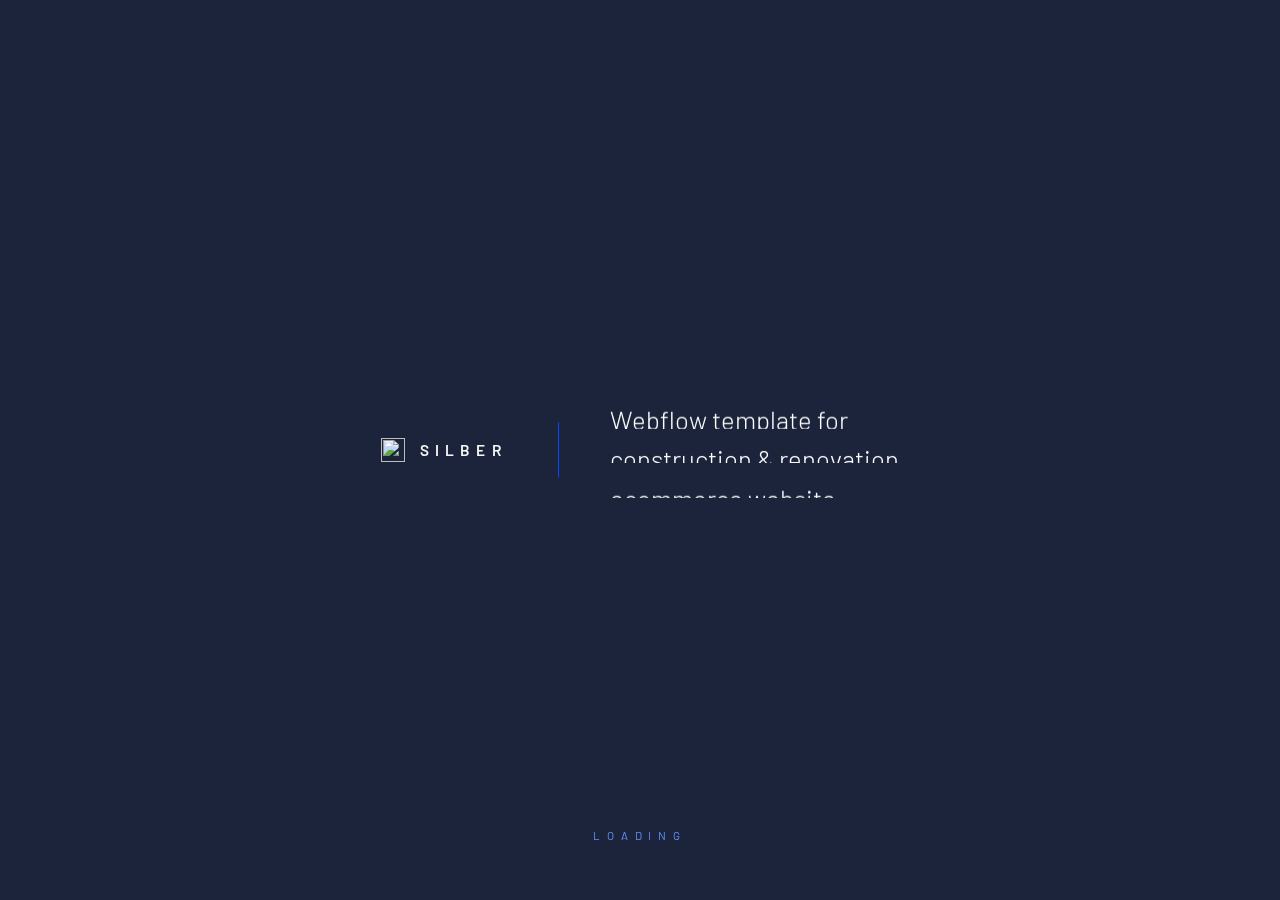
==== About.html @ 59a95741 "Add files via upload" ====
<!DOCTYPE html>
<html data-wf-domain="silber-construction-ecommerce-template.webflow.io" data-wf-page="64636bfa4f59e1df28cb337c" data-wf-site="64636bfa4f59e1df28cb337b">

<head>
<meta charset="utf-8"/>
<title>Bamdoyen Engineering & Resources| About</title>
<meta content="width=device-width, initial-scale=1" name="viewport"/>

<link href="css/silber-construction-ecommerce-template.webflow.d65f3edcd.min.css" rel="stylesheet" type="text/css"/>
<link href="link=https://fonts.googleapis.com/" rel="preconnect"/>
<link href="https://fonts.gstatic.com/" rel="preconnect" crossorigin="anonymous"/>
<script src="js/webfont.js" type="text/javascript"></script>

<script type="text/javascript">WebFont.load({  google: {    families: ["Barlow:100,200,300,regular,italic,500,600,700,800:latin,latin-ext"]  }});</script>

<script type="text/javascript">!function(o,c){var n=c.documentElement,t=" w-mod-";n.className+=t+"js",("ontouchstart"in o||o.DocumentTouch&&c instanceof DocumentTouch)&&(n.className+=t+"touch")}(window,document);</script>

<link href="img/64636bfa4f59e1df28cb34af_silber-favicon-1.png" rel="shortcut icon" type="image/x-icon"/>

<link href="img/64636bfa4f59e1df28cb34ae_Webclip%20%e2%80%93%201.png" rel="apple-touch-icon"/>


</head>

<body>
<div class="preloader"><div class="preloader-inner"><div class="preloader-brand"><img src="img/64636bfa4f59e1df28cb33b2_holiday_village_white_24dp.svg" loading="lazy" alt="" class="preloader-logo"/><p class="preloader-brand-name">Silber</p></div><div class="preloader-line"></div>
<div class="preloader-content"><div class="preloader-title-overflow"><p class="preloader-content-title is-1st">Webflow template for</p></div><div class="preloader-title-overflow"><p class="preloader-content-title is-2nd">construction &amp; renovation</p></div><div class="preloader-title-overflow"><p class="preloader-content-title is-3rd">ecommerce website</p></div></div></div><p class="preloader-loading">Loading</p><div class="preloader-background"></div></div>


<div id="webpage" style="display:nonne" class="page-wrapper"><div data-animation="default" data-collapse="medium" data-duration="400" data-easing="ease" data-easing2="ease" role="banner" class="navbar w-nav"><div class="nav-main-row-grid"><div id="w-node-e4da4c37-ee58-167a-cbd7-451e68993a19-68993a17" class="nav-column-1-grid"><a href="index.html" aria-current="page" class="brand-grid w-nav-brand w--current"><div class="brand-logo-block"><img src="img/bam.png" loading="lazy" alt="" class="logo-image"/><p class="brand-name">Bamdoyen</p></div><div class="brand-slogan-block"><div class="brand-divider-2"></div><p class="brand-slogan">Engineering<br/>Resources</p></div></a></div><nav role="navigation" id="w-node-e4da4c37-ee58-167a-cbd7-451e68993a25-68993a17" class="nav-menu-grid w-nav-menu"><div data-hover="true" data-delay="400" class="dropdown-link w-dropdown"><div class="nav-link is-dropdown w-dropdown-toggle">
    
</div><nav class="dropdown-list w-dropdown-list"><div class="dropdown-row-1"><div class="container"><div class="dropdown-title-block"><div id="w-node-_07879fce-d668-e76b-9595-af5c70e38cc5-68993a17">
    
  
<div id="w-node-_0986c47f-5985-9bc3-b482-509a20e6cbc9-68993a17" class="template-links-block"><p class="template-link-title">Ecommerce pages</p><a href="product/home-improvements-workshop" class="service-cms-link w-inline-block"><p class="service-cms-title">Product page</p><img src="img/64636bfa4f59e1df28cb33b9_east_white_24dp.svg" loading="lazy" alt="" class="service-cms-icon"/></a><a href="category/diy-kits" class="service-cms-link w-inline-block"><p class="service-cms-title">Category page</p><img src="img/64636bfa4f59e1df28cb33b9_east_white_24dp.svg" loading="lazy" alt="" class="service-cms-icon"/></a><a href="checkout" class="service-cms-link w-inline-block"><p class="service-cms-title">Checkout</p>
    
  <img src="img/64636bfa4f59e1df28cb33b9_east_white_24dp.svg" loading="lazy" alt="" class="service-cms-icon"/></a></div></div></div></div></nav></div><div data-hover="true" data-delay="400" class="dropdown-link w-dropdown"><div class="nav-link is-dropdown w-dropdown-toggle"><p class="menu-link-title">Services</p><div class="dropdown-icon w-icon-dropdown-toggle"></div></div><nav class="dropdown-list w-dropdown-list"><div class="container"><div class="menu-solutions"><div class="dropdown-title-block-2 with-border"><p class="menu-dropdown-title">Solutions</p><a href="solutions-1.html" class="text-link">More about solutions</a></div><div class="solutions w-dyn-list">
    
  <div role="list" class="solutions-menu-grid w-dyn-items"><div role="listitem" class="solution-item w-dyn-item"><a data-w-id="e4da4c37-ee58-167a-cbd7-451e68993a79" href="solution/construction.html" class="solution-link-block-menu w-inline-block"><div class="solution-block in-menu"><p class="solution-menu-title-1">Construction</p>
  <div class="solution-more-wrap-menu"><img src="img/64636bfa4f59e1df28cb33b9_east_white_24dp.svg" loading="lazy" alt="" class="solution-icon"/><p class="solution-more-menu">more</p></div></div><div class="solution-image"><img src="img/64636bfa4f59e1df28cb34c3_pexels-tima-miroshnichenko-6615028.jpg" loading="lazy" alt="Construction" sizes="100vw" srcset="img/64636bfa4f59e1df28cb34c3_pexels-tima-miroshnichenko-6615028-p-500.jpeg 500w, 64636bfa4f59e1df28cb34c3_pexels-tima-miroshnichenko-6615028-p-800.jpeg 800w, 64636bfa4f59e1df28cb34c3_pexels-tima-miroshnichenko-6615028-p-1080.jpg 1080w, 64636bfa4f59e1df28cb34c3_pexels-tima-miroshnichenko-6615028.jpg 1920w" class="cover-image"/></div></a></div>
  
  <div role="listitem" class="solution-item w-dyn-item"><a data-w-id="e4da4c37-ee58-167a-cbd7-451e68993a79" href="solution/renovation" class="solution-link-block-menu w-inline-block"><div class="solution-block in-menu"><p class="solution-menu-title-1">Renovation</p><div class="solution-more-wrap-menu"><img src="img/64636bfa4f59e1df28cb33b9_east_white_24dp.svg" loading="lazy" alt="" class="solution-icon"/><p class="solution-more-menu">more</p></div></div><div class="solution-image"><img src="img/64636bfa4f59e1df28cb3498_pexels-max-vakhtbovych-6958122.jpg" loading="lazy" alt="Renovation" class="cover-image"/></div></a></div><div role="listitem" class="solution-item w-dyn-item"><a data-w-id="e4da4c37-ee58-167a-cbd7-451e68993a79" href="solution/design" class="solution-link-block-menu w-inline-block"><div class="solution-block in-menu"><p class="solution-menu-title-1">Design</p><div class="solution-more-wrap-menu"><img src="img/64636bfa4f59e1df28cb33b9_east_white_24dp.svg" loading="lazy" alt="" class="solution-icon"/><p class="solution-more-menu">more</p></div></div><div class="solution-image"><img src="img/64636bfa4f59e1df28cb3486_pexels-max-vakhtbovych-6758788.jpg" loading="lazy" alt="Design" class="cover-image"/></div></a></div><div role="listitem" class="solution-item w-dyn-item"><a data-w-id="e4da4c37-ee58-167a-cbd7-451e68993a79" href="solution/exterior" class="solution-link-block-menu w-inline-block"><div class="solution-block in-menu"><p class="solution-menu-title-1">Exterior</p><div class="solution-more-wrap-menu"><img src="img/64636bfa4f59e1df28cb33b9_east_white_24dp.svg" loading="lazy" alt="" class="solution-icon"/><p class="solution-more-menu">more</p></div></div><div class="solution-image"><img src="img/64636bfa4f59e1df28cb34aa_pexels-max-vakhtbovych-8082313.jpg" loading="lazy" alt="Exterior" sizes="100vw" srcset="img/64636bfa4f59e1df28cb34aa_pexels-max-vakhtbovych-8082313-p-500.jpeg 500w, img/64636bfa4f59e1df28cb34aa_pexels-max-vakhtbovych-8082313-p-800.jpeg 800w, img/64636bfa4f59e1df28cb34aa_pexels-max-vakhtbovych-8082313-p-1080.jpeg 1080w, img/64636bfa4f59e1df28cb34aa_pexels-max-vakhtbovych-8082313-p-1600.jpeg 1600w, img/64636bfa4f59e1df28cb34aa_pexels-max-vakhtbovych-8082313.jpg 1920w" class="cover-image"/></div></a></div></div></div></div>
  
  
  <div class="menu-services"><div class="dropdown-title-block-2 with-border"><p class="menu-dropdown-title">Services</p><a href="services-1" class="text-link">More about services</a></div><div class="service-cms w-dyn-list">
    
  <div role="list" class="service-cms-list w-dyn-items"><div role="listitem" class="service-cms-item w-dyn-item"><a href="service/renovation" class="service-cms-link w-inline-block"><p class="service-cms-title">Renovation</p><img src="img/64636bfa4f59e1df28cb33b9_east_white_24dp.svg" loading="lazy" alt="" class="service-cms-icon"/></a></div><div role="listitem" class="service-cms-item w-dyn-item"><a href="service/extension" class="service-cms-link w-inline-block"><p class="service-cms-title">Extension</p><img src="img/64636bfa4f59e1df28cb33b9_east_white_24dp.svg" loading="lazy" alt="" class="service-cms-icon"/></a></div><div role="listitem" class="service-cms-item w-dyn-item"><a href="service/conversion" class="service-cms-link w-inline-block"><p class="service-cms-title">Conversion</p><img src="img/64636bfa4f59e1df28cb33b9_east_white_24dp.svg" loading="lazy" alt="" class="service-cms-icon"/></a></div><div role="listitem" class="service-cms-item w-dyn-item"><a href="service/property-maintenance.html" class="service-cms-link w-inline-block"><p class="service-cms-title">Maintenance</p><img src="img/64636bfa4f59e1df28cb33b9_east_white_24dp.svg" loading="lazy" alt="" class="service-cms-icon"/></a></div><div role="listitem" class="service-cms-item w-dyn-item"><a href="service/property-refurbishment" class="service-cms-link w-inline-block"><p class="service-cms-title">Refurbishment</p><img src="img/64636bfa4f59e1df28cb33b9_east_white_24dp.svg" loading="lazy" alt="" class="service-cms-icon"/></a></div><div role="listitem" class="service-cms-item w-dyn-item"><a href="service/interior-design" class="service-cms-link w-inline-block"><p class="service-cms-title">Interior design</p><img src="img/64636bfa4f59e1df28cb33b9_east_white_24dp.svg" loading="lazy" alt="" class="service-cms-icon"/></a></div></div></div></div></div></nav></div><div data-hover="true" data-delay="400" class="dropdown-link w-dropdown"><div class="nav-link is-dropdown w-dropdown-toggle"><p class="menu-link-title">Projects</p><div class="dropdown-icon w-icon-dropdown-toggle"></div></div><nav class="dropdown-list w-dropdown-list"><div class="container"><div class="menu-links-wrap"><div class="projects-menu-grid"><p class="menu-dropdown-title is-projects-title">Our realized projects</p><p id="w-node-e4da4c37-ee58-167a-cbd7-451e68993a9f-68993a17" class="contact-menu-grid-subtitle">Your home could be a piece of art that is remembered in this city throughout time.</p><a id="w-node-e4da4c37-ee58-167a-cbd7-451e68993aa1-68993a17" href="projects-1" class="main-button in-dropdown w-inline-block"><div class="button-inner"><p class="button-title">All projects</p><img src="img/64636bfa4f59e1df28cb33b9_east_white_24dp.svg" loading="lazy" alt="" class="button-icon"/></div><div class="button-pattern"></div></a></div><div class="projects-menu w-dyn-list">
    
  <div role="list" class="projects-menu-list w-dyn-items"><div role="listitem" class="project-menu-item w-dyn-item"><a href="project/luxury-house-renovation" class="project-menu-link-block w-inline-block"><div class="project-link-2"><p class="project-name">Luxury house renovation</p>
    
  <img src="img/64636bfa4f59e1df28cb337b/64636bfa4f59e1df28cb33b6_east_black_24dp.svg" loading="lazy" alt="" class="project-icon"/></div><div data-w-id="e4da4c37-ee58-167a-cbd7-451e68993ab4" class="project-menu-gradient-bg"></div><div class="_3d-block"><div class="image-animation-trigger _3d-for-image"><img src="img/64636bfa4f59e1df28cb3433_pexels-max-vakhtbovych-7546213.jpg" loading="lazy" alt="Luxury house renovation" sizes="100vw" srcset="https://assets.website-files.com/64636bfa4f59e1df28cb337e/64636bfa4f59e1df28cb3433_pexels-max-vakhtbovych-7546213-p-800.jpeg 800w, 64636bfa4f59e1df28cb3433_pexels-max-vakhtbovych-7546213-p-1080.jpeg 1080w, 64636bfa4f59e1df28cb3433_pexels-max-vakhtbovych-7546213-p-1600.jpeg 1600w, 64636bfa4f59e1df28cb3433_pexels-max-vakhtbovych-7546213.jpg 1920w" class="cover-image"/></div></div></a></div><div role="listitem" class="project-menu-item w-dyn-item"><a href="project/modern-loft-renovation" class="project-menu-link-block w-inline-block"><div class="project-link-2"><p class="project-name">Modern loft renovation</p><img src="img/64636bfa4f59e1df28cb33b6_east_black_24dp.svg" loading="lazy" alt="" class="project-icon"/></div><div data-w-id="e4da4c37-ee58-167a-cbd7-451e68993ab4" class="project-menu-gradient-bg"></div><div class="_3d-block"><div class="image-animation-trigger _3d-for-image">
    
  <img src="img/64636bfa4f59e1df28cb344d_pexels-max-vakhtbovych-7545495.jpg" loading="lazy" alt="Modern loft renovation" sizes="100vw" srcset="img/64636bfa4f59e1df28cb344d_pexels-max-vakhtbovych-7545495-p-800.jpeg 800w, https://assets.website-files.com/64636bfa4f59e1df28cb337e/64636bfa4f59e1df28cb344d_pexels-max-vakhtbovych-7545495-p-1080.jpeg 1080w, https://assets.website-files.com/64636bfa4f59e1df28cb337e/64636bfa4f59e1df28cb344d_pexels-max-vakhtbovych-7545495-p-1600.jpeg 1600w, https://assets.website-files.com/64636bfa4f59e1df28cb337e/64636bfa4f59e1df28cb344d_pexels-max-vakhtbovych-7545495.jpg 1920w" class="cover-image"/></div></div></a></div><div role="listitem" class="project-menu-item w-dyn-item"><a href="project/kitchen-conversion.html" class="project-menu-link-block w-inline-block"><div class="project-link-2"><p class="project-name">Kitchen conversion</p><img src="../external.html?link=https://assets.website-files.com/64636bfa4f59e1df28cb337b/64636bfa4f59e1df28cb33b6_east_black_24dp.svg" loading="lazy" alt="" class="project-icon"/></div><div data-w-id="e4da4c37-ee58-167a-cbd7-451e68993ab4" class="project-menu-gradient-bg"></div><div class="_3d-block"><div class="image-animation-trigger _3d-for-image"><img src="../assets.website-files.com/64636bfa4f59e1df28cb337e/64636bfa4f59e1df28cb3466_pexels-max-vakhtbovych-7045917.jpg" loading="lazy" alt="Kitchen conversion" sizes="100vw" srcset="https://assets.website-files.com/64636bfa4f59e1df28cb337e/64636bfa4f59e1df28cb3466_pexels-max-vakhtbovych-7045917-p-800.jpeg 800w, https://assets.website-files.com/64636bfa4f59e1df28cb337e/64636bfa4f59e1df28cb3466_pexels-max-vakhtbovych-7045917-p-1080.jpeg 1080w, https://assets.website-files.com/64636bfa4f59e1df28cb337e/64636bfa4f59e1df28cb3466_pexels-max-vakhtbovych-7045917-p-1600.jpeg 1600w, https://assets.website-files.com/64636bfa4f59e1df28cb337e/64636bfa4f59e1df28cb3466_pexels-max-vakhtbovych-7045917.jpg 1920w" class="cover-image"/></div></div></a></div></div></div></div></div></nav></div><a href="About.html" class="nav-link w-inline-block"><p class="menu-link-title">About us</p></a></nav><div id="w-node-e4da4c37-ee58-167a-cbd7-451e68993abe-68993a17" class="menu-button-grid w-nav-button"><div class="menu-button-inner-grid"><div class="nav-text-1">Menu</div><div class="dots-wrap-2"><div class="menu-dot-2"></div><div class="menu-dot-2"></div><div class="menu-dot-2"></div></div></div></div><div id="w-node-e4da4c37-ee58-167a-cbd7-451e68993ac6-68993a17" class="nav-column-2-grid"><div data-hover="true" data-delay="400" class="dropdown-link is-contanct-menu-grid w-dropdown"><div class="nav-link-contact-grid w-dropdown-toggle"><div class="dots-wrap"><div class="menu-dot"></div><div class="menu-dot in-middle"></div><div class="menu-dot"></div></div>
  
  <div class="menu-desktop-title">Menu</div></div>
  
  <nav class="dropdown-list is-contacts w-dropdown-list"><div class="container"><div class="menu-contacts"><div class="contact-menu-grid"><div id="w-node-e4da4c37-ee58-167a-cbd7-451e68993ad4-68993a17" class="contact-menu-grid-item"><p class="menu-dropdown-title is-contant-title">Contacts</p><p id="w-node-e4da4c37-ee58-167a-cbd7-451e68993ad7-68993a17" class="contact-menu-grid-subtitle">Feel free to cotant us</p></div><div id="w-node-e4da4c37-ee58-167a-cbd7-451e68993ad9-68993a17" class="menu-buttons"><a id="w-node-e4da4c37-ee58-167a-cbd7-451e68993ada-68993a17" href="#" class="main-button is-contact-menu w-inline-block"><div class="button-inner"><p class="button-title">Call us</p>
  <img src="img/64636bfa4f59e1df28cb3420_phone_in_talk_white_24dp.svg" loading="lazy" alt="" class="button-icon"/></div><div class="button-pattern"></div></a><a id="w-node-e4da4c37-ee58-167a-cbd7-451e68993ae0-68993a17" href="#" class="main-button is-contact-menu w-inline-block"><div class="button-inner"><p class="button-title">Email us</p><img src="img/64636bfa4f59e1df28cb341a_email_white_24dp.svg" loading="lazy" alt="" class="button-icon"/></div><div class="button-pattern"></div></a></div></div><div class="contact-menu-grid"><div id="w-node-e4da4c37-ee58-167a-cbd7-451e68993ae7-68993a17" class="contact-menu-grid-item"><p class="menu-dropdown-title is-contant-title">Office</p><p id="w-node-e4da4c37-ee58-167a-cbd7-451e68993aea-68993a17" class="contact-menu-grid-subtitle">93 Bootham Terrace, Ravenfields 65 0TU</p></div><div id="w-node-e4da4c37-ee58-167a-cbd7-451e68993aec-68993a17" class="menu-buttons"><a id="w-node-e4da4c37-ee58-167a-cbd7-451e68993aed-68993a17" href="contact-1" class="main-button is-contact-menu w-inline-block"><div class="button-inner"><p class="button-title">Address</p><img src="img/64636bfa4f59e1df28cb3405_north_east_white_24dp.svg" loading="lazy" alt="" class="button-icon"/></div><div class="button-pattern"></div></a></div></div><div class="contact-menu-grid is-last"><div id="w-node-e4da4c37-ee58-167a-cbd7-451e68993af4-68993a17" class="contact-menu-grid-item"><p class="menu-dropdown-title is-contant-title">Availability</p><p class="contact-menu-grid-subtitle">We are free to hire!</p></div><div class="menu-buttons"><a href="contact-1" class="main-button is-contact-menu w-inline-block"><div class="button-inner"><p class="button-title">Inquiry Form</p><img src="img/64636bfa4f59e1df28cb341f_question_answer_white_24dp.svg" loading="lazy" alt="" class="button-icon"/></div><div class="button-pattern"></div></a></div></div></div></div></nav></div><div data-node-type="commerce-cart-wrapper" data-open-product="" data-wf-cart-type="rightDropdown" data-wf-cart-query="query Dynamo2 {
  database {
    id
    commerceOrder {
      comment
      extraItems {
        name
        pluginId
        pluginName
        price {
          value
          unit
          decimalValue
          string
        }
      }
      id
      startedOn
      statusFlags {
        hasDownloads
        hasSubscription
        isFreeOrder
        requiresShipping
      }
      subtotal {
        value
        unit
        decimalValue
        string
      }
      total {
        value
        unit
        decimalValue
        string
      }
      updatedOn
      userItems {
        count
        sku {
          f__draft_0ht
          f__archived_0ht
          f_main_image_4dr {
            url
            file {
              size
              origFileName
              createdOn
              updatedOn
              mimeType
              width
              height
              variants {
                origFileName
                quality
                height
                width
                s3Url
                error
                size
              }
            }
            alt
          }
          f_sku_values_3dr {
            property {
              id
            }
            value {
              id
            }
          }
          id
        }
        price {
          value
          unit
          decimalValue
          string
        }
        product {
          id
          f__draft_0ht
          f__archived_0ht
          f_ec_product_type_2dr10dr {
            id
            name
          }
          f_name_
          f_sku_properties_3dr {
            id
            name
            enum {
              id
              name
              slug
            }
          }
          f_slug_
        }
        id
        rowTotal {
          value
          unit
          decimalValue
          string
        }
        subscriptionFrequency
        subscriptionInterval
        subscriptionTrial
      }
      userItemsCount
    }
  }
  site {
    id
    commerce {
      businessAddress {
        country
      }
      defaultCountry
      defaultCurrency
      quickCheckoutEnabled
    }
  }
}
" data-wf-page-link-href-prefix="" class="w-commerce-commercecartwrapper nav-cart"><a href="Contact.html" data-node-type="commerce-cart-open-link" aria-haspopup="dialog" aria-label="Open empty cart" role="button" class="w-commerce-commercecartopenlink cart-button w-inline-block"><div class="nav-cart-block"><div class="nav-cart-text w-inline-block">Contact</div></div></a><div data-node-type="commerce-cart-container-wrapper" style="display:none" class="w-commerce-commercecartcontainerwrapper w-commerce-commercecartcontainerwrapper--cartType-rightDropdown cart-wrapper"><div role="dialog" data-node-type="commerce-cart-container" class="w-commerce-commercecartcontainer cart-container"><div class="w-commerce-commercecartheader cart-header"><p class="your-cart-text">Your cart</p><a href="https://silber-construction-ecommerce-template.webflow.io/company-1#" data-node-type="commerce-cart-close-link" role="button" aria-label="Close cart" class="w-commerce-commercecartcloselink close-button w-inline-block"><img src="https://assets.website-files.com/64636bfa4f59e1df28cb337b/6463a06c4f3b525d461c840a_cancel-fill1-wght400-grad0-opsz48.svg" loading="lazy" alt="" class="cart-close-icon"></a></div><div class="w-commerce-commercecartformwrapper cart-form-wrapper"><form data-node-type="commerce-cart-form" style="display:none" class="w-commerce-commercecartform"><div class="w-commerce-commercecartlist cart-list" data-wf-collection="database.commerceOrder.userItems" data-wf-template-id="wf-template-2ad359b3-d327-680f-1493-d4ad88abbdc5"></div><div class="w-commerce-commercecartfooter cart-footer"><div aria-atomic="true" aria-live="polite" class="w-commerce-commercecartlineitem cart-line-item"><div class="cart-subtotal-text">Subtotal</div><div data-wf-bindings="%5B%7B%22innerHTML%22%3A%7B%22type%22%3A%22CommercePrice%22%2C%22filter%22%3A%7B%22type%22%3A%22price%22%2C%22params%22%3A%5B%5D%7D%2C%22dataPath%22%3A%22database.commerceOrder.subtotal%22%7D%7D%5D" class="w-commerce-commercecartordervalue cart-subtotal-text"></div></div><div class="checkout-actions"><div data-node-type="commerce-cart-quick-checkout-actions" style="display:none"><a data-node-type="commerce-cart-apple-pay-button" role="button" tabindex="0" aria-label="Apple Pay" aria-haspopup="dialog" style="background-image:-webkit-named-image(apple-pay-logo-white);background-size:100% 50%;background-position:50% 50%;background-repeat:no-repeat" class="w-commerce-commercecartapplepaybutton"><div></div></a><a data-node-type="commerce-cart-quick-checkout-button" role="button" tabindex="0" aria-haspopup="dialog" style="display:none" class="w-commerce-commercecartquickcheckoutbutton"><svg class="w-commerce-commercequickcheckoutgoogleicon" xmlns="http://www.w3.org/2000/svg" xmlns:xlink="http://www.w3.org/1999/xlink" width="16" height="16" viewBox="0 0 16 16"><defs><polygon id="google-mark-a" points="0 .329 3.494 .329 3.494 7.649 0 7.649"></polygon><polygon id="google-mark-c" points=".894 0 13.169 0 13.169 6.443 .894 6.443"></polygon></defs><g fill="none" fill-rule="evenodd"><path fill="#4285F4" d="M10.5967,12.0469 L10.5967,14.0649 L13.1167,14.0649 C14.6047,12.6759 15.4577,10.6209 15.4577,8.1779 C15.4577,7.6339 15.4137,7.0889 15.3257,6.5559 L7.8887,6.5559 L7.8887,9.6329 L12.1507,9.6329 C11.9767,10.6119 11.4147,11.4899 10.5967,12.0469"></path><path fill="#34A853" d="M7.8887,16 C10.0137,16 11.8107,15.289 13.1147,14.067 C13.1147,14.066 13.1157,14.065 13.1167,14.064 L10.5967,12.047 C10.5877,12.053 10.5807,12.061 10.5727,12.067 C9.8607,12.556 8.9507,12.833 7.8887,12.833 C5.8577,12.833 4.1387,11.457 3.4937,9.605 L0.8747,9.605 L0.8747,11.648 C2.2197,14.319 4.9287,16 7.8887,16"></path><g transform="translate(0 4)"><mask id="google-mark-b" fill="#fff"><use xlink:href="#google-mark-a"><template shadowmode="closed"><polygon id="google-mark-a" points="0 .329 3.494 .329 3.494 7.649 0 7.649"></polygon></template></use></mask><path fill="#FBBC04" d="M3.4639,5.5337 C3.1369,4.5477 3.1359,3.4727 3.4609,2.4757 L3.4639,2.4777 C3.4679,2.4657 3.4749,2.4547 3.4789,2.4427 L3.4939,0.3287 L0.8939,0.3287 C0.8799,0.3577 0.8599,0.3827 0.8459,0.4117 C-0.2821,2.6667 -0.2821,5.3337 0.8459,7.5887 L0.8459,7.5997 C0.8549,7.6167 0.8659,7.6317 0.8749,7.6487 L3.4939,5.6057 C3.4849,5.5807 3.4729,5.5587 3.4639,5.5337" mask="url(#google-mark-b)"></path></g><mask id="google-mark-d" fill="#fff"><use xlink:href="#google-mark-c"><template shadowmode="closed"><polygon id="google-mark-c" points=".894 0 13.169 0 13.169 6.443 .894 6.443"></polygon></template></use></mask><path fill="#EA4335" d="M0.894,4.3291 L3.478,6.4431 C4.113,4.5611 5.843,3.1671 7.889,3.1671 C9.018,3.1451 10.102,3.5781 10.912,4.3671 L13.169,2.0781 C11.733,0.7231 9.85,-0.0219 7.889,0.0001 C4.941,0.0001 2.245,1.6791 0.894,4.3291" mask="url(#google-mark-d)"></path></g></svg><svg class="w-commerce-commercequickcheckoutmicrosofticon" xmlns="http://www.w3.org/2000/svg" width="16" height="16" viewBox="0 0 16 16"><g fill="none" fill-rule="evenodd"><polygon fill="#F05022" points="7 7 1 7 1 1 7 1"></polygon><polygon fill="#7DB902" points="15 7 9 7 9 1 15 1"></polygon><polygon fill="#00A4EE" points="7 15 1 15 1 9 7 9"></polygon><polygon fill="#FFB700" points="15 15 9 15 9 9 15 9"></polygon></g></svg><div>Pay with browser.</div></a></div><a href="https://silber-construction-ecommerce-template.webflow.io/checkout" value="Continue to Checkout" data-node-type="cart-checkout-button" class="w-commerce-commercecartcheckoutbutton checkout-button" data-loading-text="Hang Tight...">Continue to Checkout</a></div>
<div class="cart-footer-bg"></div></div></form><div class="w-commerce-commercecartemptystate"><div aria-live="polite" aria-label="This cart is empty" class="empty-cart-text">Your cart is empty.</div></div><div aria-live="assertive" style="display:none" data-node-type="commerce-cart-error" class="w-commerce-commercecarterrorstate error-state"><div class="w-cart-error-msg" data-w-cart-quantity-error="Product is not available in this quantity." data-w-cart-general-error="Something went wrong when adding this item to the cart." data-w-cart-checkout-error="Checkout is disabled on this site." data-w-cart-cart_order_min-error="The order minimum was not met. Add more items to your cart to continue." data-w-cart-subscription_error-error="Before you purchase, please use your email invite to verify your address so we can send order updates.">Product is not available in this quantity.</div></div></div></div></div></div></div></div><div class="w-nav-overlay" data-wf-ignore="" id="w-nav-overlay-0"></div></div><main class="main"><section class="section page-hero-sec"><div class="hero-socials"><div class="w-dyn-list"><div role="list" class="hero-socials-list w-dyn-items"><div role="listitem" class="w-dyn-item"><a href="https://silber-construction-ecommerce-template.webflow.io/socials/youtube" class="social-link-block w-inline-block"><img src="img/64636bfa4f59e1df28cb33c8_twitter-logo-white.svg" loading="lazy" alt="YouTube" class="moving-icon"><div style="border-color:red" class="moving-link-circle"></div></a></div><div role="listitem" class="w-dyn-item"><a href="https://silber-construction-ecommerce-template.webflow.io/socials/facebook" class="social-link-block w-inline-block"><img src="img/64636bfa4f59e1df28cb33e2_facebook-logo-white.svg" loading="lazy" alt="Facebook" class="moving-icon"><div style="border-color:#1877f2" class="moving-link-circle"></div></a></div><div role="listitem" class="w-dyn-item"><a href="https://silber-construction-ecommerce-template.webflow.io/socials/instagram" class="social-link-block w-inline-block"><img src="img/64636bfa4f59e1df28cb33fc_instagram-logo-white.svg" loading="lazy" alt="Instagram" class="moving-icon"><div style="border-color:#833ab4" class="moving-link-circle"></div></a></div></div></div></div><div class="hero-7-header"><div class="hero-grid"><div id="w-node-_46432781-249a-1d48-81cb-6f7679e7c67a-28cb3384" data-w-id="46432781-249a-1d48-81cb-6f7679e7c67a" style="opacity: 1;" class="hero-content"><h1 data-w-id="46432781-249a-1d48-81cb-6f7679e7c67b" style="opacity: 1; transform: translate3d(0px, 0px, 0px) scale3d(1, 1, 1) rotateX(0deg) rotateY(0deg) rotateZ(0deg) skew(0deg, 0deg); transform-style: preserve-3d;" class="heading is-hero-7-title">We have an excellent reputation <span class="opacity-70">with over 20&nbsp;years of experience</span></h1></div></div><div class="absolute-block"><div class="hero-background-color"></div><div class="_3d-block"><div class="image-animation-trigger _3d-for-image"><div class="animation-color-bg" style="display: block; transform: translate3d(120%, 0px, 0px) scale3d(1, 1, 1) rotateX(0deg) rotateY(0deg) rotateZ(0deg) skew(-60deg, 0deg); transform-style: preserve-3d;"></div><img src="img/64636bfa4f59e1df28cb343d_pexels-mikael-blomkvist-8961401.webp" alt="Construction and renovation webflow template sample image" class="cover-image" style="transform: translate3d(0px, 0px, 0px) scale3d(1, 1, 1) rotateX(0deg) rotateY(0deg) rotateZ(0deg) skew(0deg, 0deg); transform-style: preserve-3d;" width="414" height="596"></div></div></div><div class="w-layout-grid chessboard-grid"><div class="chessboard"></div><div class="chessboard"></div><div class="chessboard"></div><div class="chessboard is-25-opacity" style="opacity: 1;"></div><div class="chessboard"></div><div class="chessboard"></div><div class="chessboard"></div><div class="chessboard"></div><div class="chessboard"></div><div class="chessboard"></div><div class="chessboard is-10-opacity" style="opacity: 1;"></div><div class="chessboard"></div><div class="chessboard"></div><div class="chessboard is-25-opacity" style="opacity: 1;"></div><div class="chessboard is-70-opacity" style="opacity: 1;"></div><div class="chessboard"></div><div class="chessboard"></div><div class="chessboard"></div><div class="chessboard"></div><div class="chessboard"></div><div class="chessboard"></div><div class="chessboard"></div><div class="chessboard"></div><div class="chessboard is-70-opacity" style="opacity: 1;"></div><div class="chessboard"></div><div class="chessboard"></div><div class="chessboard"></div><div class="chessboard"></div><div class="chessboard"></div><div class="chessboard"></div><div class="chessboard is-90-opacity" style="opacity: 1;"></div><div class="chessboard"></div><div class="chessboard"></div><div class="chessboard"></div><div class="chessboard"></div><div class="chessboard"></div><div class="chessboard"></div><div class="chessboard"></div><div class="chessboard"></div><div class="chessboard"></div><div class="chessboard"></div><div class="chessboard"></div><div class="chessboard"></div><div class="chessboard"></div><div class="chessboard"></div><div class="chessboard"></div><div class="chessboard is-10-opacity" style="opacity: 1;"></div><div class="chessboard is-25-opacity" style="opacity: 1;"></div><div class="chessboard"></div><div class="chessboard"></div><div class="chessboard"></div><div class="chessboard"></div><div class="chessboard is-10-opacity" style="opacity: 1;"></div><div class="chessboard"></div><div class="chessboard is-90-opacity" style="opacity: 1;"></div><div class="chessboard"></div><div class="chessboard is-10-opacity" style="opacity: 1;"></div><div class="chessboard"></div><div class="chessboard"></div><div class="chessboard"></div><div class="chessboard"></div><div class="chessboard is-25-opacity" style="opacity: 1;"></div><div class="chessboard"></div><div class="chessboard"></div><div class="chessboard"></div><div id="w-node-c6cb1742-eeb1-20bb-a0a9-0864873f6b3f-873f6afd" class="chessboard is-button-1"><a href="Projects.html" data-w-id="c6cb1742-eeb1-20bb-a0a9-0864873f6b40" class="grid-link-block w-inline-block"><p class="explore-text">Explore</p><img src="img/64636bfa4f59e1df28cb33cb_arrow_downward_white_24dp.svg" loading="lazy" alt="" class="explore-icon"><div class="explore-background"></div></a></div><div id="w-node-c6cb1742-eeb1-20bb-a0a9-0864873f6b45-873f6afd" class="chessboard is-button-1 phone-hide"><a data-w-id="c6cb1742-eeb1-20bb-a0a9-0864873f6b46" href="https://silber-construction-ecommerce-template.webflow.io/store" class="grid-link-block is-2nd-button w-inline-block"><div class="explore-background is-green-color"></div></a></div><div class="chessboard"></div></div></div></section><section id="start" class="section"><div class="w-layout-grid company-grid"><div class="company-block-2"><div class="_3d-block"><div class="image-animation-trigger _3d-for-image"><div class="animation-color-bg" style="display: block; transform: translate3d(120%, 0px, 0px) scale3d(1, 1, 1) rotateX(0deg) rotateY(0deg) rotateZ(0deg) skew(-60deg, 0deg); transform-style: preserve-3d;"></div><img src="img/doyen.jpg" alt="Construction and renovation webflow template sample image" class="cover-image" style="transform: translate3d(0px, 0px, 0px) scale3d(1, 1, 1) rotateX(0deg) rotateY(0deg) rotateZ(0deg) skew(0deg, 0deg); transform-style: preserve-3d;" width="414" height="316"></div></div></div><div id="w-node-fdbac8a3-8f8f-0b3f-35f6-d2fc63f3a08c-28cb3384" class="company-block-4"><div class="company-content"><img src="img/64636bfa4f59e1df28cb3496_construction_FILL0_wght400_GRAD0_opsz48_blue.svg" loading="lazy" style="opacity: 1; transform: translate3d(0px, 0px, 0px) scale3d(1, 1, 1) rotateX(0deg) rotateY(0deg) rotateZ(0deg) skew(0deg, 0deg); transform-style: preserve-3d;" data-w-id="4949118d-cedd-a485-f4b9-978b65a964d4" alt="" class="content-icon-1"><p data-w-id="fdbac8a3-8f8f-0b3f-35f6-d2fc63f3a08f" style="opacity: 1; transform: translate3d(0px, 0px, 0px) scale3d(1, 1, 1) rotateX(0deg) rotateY(0deg) rotateZ(0deg) skew(0deg, 0deg); transform-style: preserve-3d;" class="company-title">100+ projects</p><p data-w-id="fdbac8a3-8f8f-0b3f-35f6-d2fc63f3a091" style="opacity: 1; transform: translate3d(0px, 0px, 0px) scale3d(1, 1, 1) rotateX(0deg) rotateY(0deg) rotateZ(0deg) skew(0deg, 0deg); transform-style: preserve-3d;" class="company-subtitle">We are a leading construction and renovation company</p></div></div><div id="w-node-_9443f39b-c860-a313-c78e-c342f11461b2-28cb3384" class="company-block-4 with-borders-on-phone"><div class="company-content"><img src="img/64636bfa4f59e1df28cb34a5_engineering_FILL0_wght400_GRAD0_opsz48_blue2.svg" loading="lazy" style="opacity: 1; transform: translate3d(0px, 0px, 0px) scale3d(1, 1, 1) rotateX(0deg) rotateY(0deg) rotateZ(0deg) skew(0deg, 0deg); transform-style: preserve-3d;" data-w-id="14615651-6e0f-774c-afc6-a74df431b0a1" alt="" class="content-icon-1"><p data-w-id="9443f39b-c860-a313-c78e-c342f11461b9" style="opacity: 1; transform: translate3d(0px, 0px, 0px) scale3d(1, 1, 1) rotateX(0deg) rotateY(0deg) rotateZ(0deg) skew(0deg, 0deg); transform-style: preserve-3d;" class="company-title">80+ clients</p><p data-w-id="9443f39b-c860-a313-c78e-c342f11461bb" style="opacity: 1; transform: translate3d(0px, 0px, 0px) scale3d(1, 1, 1) rotateX(0deg) rotateY(0deg) rotateZ(0deg) skew(0deg, 0deg); transform-style: preserve-3d;" class="company-subtitle">Testimonials from our clients are a guarantee of quality work</p></div></div><div class="company-block-1"><p class="company-title-3">20 years <span class="light-weight">on the market</span></p></div><div id="w-node-fd971108-46f6-116c-4373-98ae01c85ec0-28cb3384" class="company-block-2"><div class="_3d-block"><div class="image-animation-trigger _3d-for-image"><div class="animation-color-bg" style="display: block; transform: translate3d(120%, 0px, 0px) scale3d(1, 1, 1) rotateX(0deg) rotateY(0deg) rotateZ(0deg) skew(-60deg, 0deg); transform-style: preserve-3d;"></div>


<div data-poster-url="https://assets.website-files.com/625295532800cfe2dd8d3dd2/6261c91e2207d67e18934fa0_pexels-tima-miroshnichenko-6474141 (1)-poster-00001.jpg" data-video-urls="https://assets.website-files.com/64636bfa4f59e1df28cb337b/64636bfa4f59e1df28cb348c_pexels-tima-miroshnichenko-6474141%20(1)-transcode.mp4,https://assets.website-files.com/64636bfa4f59e1df28cb337b/64636bfa4f59e1df28cb348c_pexels-tima-miroshnichenko-6474141%20(1)-transcode.webm" data-autoplay="true" data-loop="true" data-wf-ignore="true" class="cover-image w-background-video w-background-video-atom" style="transform: translate3d(0px, 0px, 0px) scale3d(1, 1, 1) rotateX(0deg) rotateY(0deg) rotateZ(0deg) skew(0deg, 0deg); transform-style: preserve-3d;">
    
<video id="1ae1b0cb-7d86-218e-6967-7097db576026-video" autoplay="" loop="" style="background-image:url(&quot;https://assets.website-files.com/625295532800cfe2dd8d3dd2/6261c91e2207d67e18934fa0_pexels-tima-miroshnichenko-6474141 (1)-poster-00001.jpg&quot;)" muted="" playsinline="" data-wf-ignore="true" data-object-fit="cover">
    
<source src="img/64636bfa4f59e1df28cb348c_pexels-tima-miroshnichenko-6474141%20(1)-transcode.mp4" data-wf-ignore="true"><source src="https://assets.website-files.com/64636bfa4f59e1df28cb337b/64636bfa4f59e1df28cb348c_pexels-tima-miroshnichenko-6474141%20(1)-transcode.webm" data-wf-ignore="true"></video></div></div></div></div>




<div class="company-block-4"><p data-w-id="9a7c9a83-2260-cfda-8bed-699338de6f01" style="opacity: 1; transform: translate3d(0px, 0px, 0px) scale3d(1, 1, 1) rotateX(0deg) rotateY(0deg) rotateZ(0deg) skew(0deg, 0deg); transform-style: preserve-3d;" class="content-text-2"><strong>Excellent reputation</strong> with over 20 years of renovation experience</p><a data-w-id="3ab60c01-acaf-fab8-191a-cdad7694aa59" style="opacity: 1; transform: translate3d(0px, 0px, 0px) scale3d(1, 1, 1) rotateX(0deg) rotateY(0deg) rotateZ(0deg) skew(0deg, 0deg); transform-style: preserve-3d;" href="Contact.html" class="text-link">Contact</a></div><div class="company-block-1 is-2nd"><img src="img/64636bfa4f59e1df28cb340a_house-blue-icon.png" loading="lazy" style="opacity: 1; transform: translate3d(0px, 0px, 0px) scale3d(1, 1, 1) rotateX(0deg) rotateY(0deg) rotateZ(0deg) skew(0deg, 0deg); transform-style: preserve-3d;" data-w-id="9fda3ae5-206e-f2c9-b983-b094205bbdf6" alt="" class="grid-icon-large"></div><div class="company-block-4"><p data-w-id="0798f269-2c6b-3558-82ae-4fb1ef42cac7" style="opacity: 1; transform: translate3d(0px, 0px, 0px) scale3d(1, 1, 1) rotateX(0deg) rotateY(0deg) rotateZ(0deg) skew(0deg, 0deg); transform-style: preserve-3d;" class="content-title-1">About</p><p data-w-id="d6677cd4-24a1-ad4f-7f8a-e473043f698b" style="opacity: 1; transform: translate3d(0px, 0px, 0px) scale3d(1, 1, 1) rotateX(0deg) rotateY(0deg) rotateZ(0deg) skew(0deg, 0deg); transform-style: preserve-3d;" class="content-text-3">We are a leading construction company based in Nigeria</p><img src="img/64636bfa4f59e1df28cb3492_domain_FILL0_wght400_GRAD0_opsz48_blue.svg" loading="lazy" style="opacity: 1; transform: translate3d(0px, 0px, 0px) scale3d(1, 1, 1) rotateX(0deg) rotateY(0deg) rotateZ(0deg) skew(0deg, 0deg); transform-style: preserve-3d;" data-w-id="8177bf81-abf4-345d-f48b-be9e6c6b4a2a" alt="" class="grid-icon-1"></div></div></section><section class="section"><div class="pattern-section-inner"><div class="container"><div class="border-block-1"><p data-w-id="a7f6fd04-f90a-b17b-f0a1-d9130d2bae52" class="large-paragraph-1" style="opacity: 1; transform: translate3d(0px, 0px, 0px) scale3d(1, 1, 1) rotateX(0deg) rotateY(0deg) rotateZ(0deg) skew(0deg, 0deg); transform-style: preserve-3d;">We are a leading construction and engineering company providing a diverse range of services</p></div></div><div class="absolute-block"><div class="hero-background-color"></div><div class="_3d-block"><div class="image-animation-trigger _3d-for-image"><div class="animation-color-bg" style="display: block; transform: translate3d(120%, 0px, 0px) scale3d(1, 1, 1) rotateX(0deg) rotateY(0deg) rotateZ(0deg) skew(-60deg, 0deg); transform-style: preserve-3d;"></div><img src="img/64636bfa4f59e1df28cb33ec_pexels-max-vakhtbovych-7045922.webp" loading="lazy" alt="Construction and renovation webflow template sample image" class="cover-image" style="transform: translate3d(0px, 0px, 0px) scale3d(1, 1, 1) rotateX(0deg) rotateY(0deg) rotateZ(0deg) skew(0deg, 0deg); transform-style: preserve-3d;" width="414" height="474"></div></div><div class="pattern-background"></div></div></div></section><section class="section"><div class="container is-static"><div class="padding"><div class="w-layout-grid content-grid-4"><div id="w-node-a94e5f1d-a642-ed37-464f-372c7a3e410a-28cb3384" data-w-id="a94e5f1d-a642-ed37-464f-372c7a3e410a" class="content-grid-4-image"><div class="_3d-block is-visible"><div class="image-animation-trigger _3d-for-image-visible"><div class="animation-color-bg" style="display: block; transform: translate3d(120%, 0px, 0px) scale3d(1, 1, 1) rotateX(0deg) rotateY(0deg) rotateZ(0deg) skew(-60deg, 0deg); transform-style: preserve-3d;"></div><img src="img/64636bfa4f59e1df28cb343e_pexels-ksenia-chernaya-5691613.webp" loading="lazy" alt="Construction and renovation webflow template sample image" class="cover-image" style="transform: translate3d(0px, 0px, 0px) scale3d(1, 1, 1) rotateX(0deg) rotateY(0deg) rotateZ(0deg) skew(0deg, 0deg); transform-style: preserve-3d;" width="302" height="275"></div></div></div><div class="content-grid-4-block"><img src="img/64636bfa4f59e1df28cb3499_square_foot_FILL0_wght400_GRAD0_opsz48_blue.svg" loading="lazy" alt="" class="icon-large-2"><p class="content-grid-4-text">We can help you make your home more beautiful, comfortable, and enjoyable to live in.</p><a href="Solutions.html" class="text-link">Solutions</a></div></div><div class="custom-list-2 with-paddings"><div class="list-block-2"><div class="list-icon-wrap"><div class="circle-in-list-2"><div class="circle-background" style="transform: translate3d(0px, 0px, 0px) scale3d(1, 1, 1) rotateX(0deg) rotateY(0deg) rotateZ(0deg) skew(0deg, 0deg); transform-style: preserve-3d;"></div><img src="img/64636bfa4f59e1df28cb34a4_engineering_FILL0_wght400_GRAD0_opsz48_white2.svg" loading="lazy" alt="" class="custom-list-icon" style="transform: translate3d(0px, 0px, 0px) scale3d(1, 1, 1) rotateX(0deg) rotateY(0deg) rotateZ(0deg) skew(0deg, 0deg); transform-style: preserve-3d;"></div><div class="list-line-2" style="transform: translate3d(0%, 0px, 0px) scale3d(1, 1, 1) rotateX(0deg) rotateY(0deg) rotateZ(0deg) skew(0deg, 0deg); transform-style: preserve-3d;"></div></div><div class="list-content-2"><p class="list-title-2" style="opacity: 1; transform: translate3d(0px, 0em, 0px) scale3d(1, 1, 1) rotateX(0deg) rotateY(0deg) rotateZ(0deg) skew(0deg, 0deg); transform-style: preserve-3d;"><strong>Experienced team</strong></p><p class="list-paragraph-2" style="opacity: 1; transform: translate3d(0px, 0em, 0px) scale3d(1, 1, 1) rotateX(0deg) rotateY(0deg) rotateZ(0deg) skew(0deg, 0deg); transform-style: preserve-3d;">Our goal is to exceed our customers' expectations and provide them with an outstanding team of professionals.</p></div></div><div class="list-block-2"><div class="list-icon-wrap"><div class="circle-in-list-2"><div class="circle-background" style="transform: translate3d(0px, 0px, 0px) scale3d(1, 1, 1) rotateX(0deg) rotateY(0deg) rotateZ(0deg) skew(0deg, 0deg); transform-style: preserve-3d;"></div><img src="img/64636bfa4f59e1df28cb3495_construction_FILL0_wght400_GRAD0_opsz48_white.svg" loading="lazy" alt="" class="custom-list-icon" style="transform: translate3d(0px, 0px, 0px) scale3d(1, 1, 1) rotateX(0deg) rotateY(0deg) rotateZ(0deg) skew(0deg, 0deg); transform-style: preserve-3d;"></div><div class="list-line-2 display-on-mobile" style="transform: translate3d(0%, 0px, 0px) scale3d(1, 1, 1) rotateX(0deg) rotateY(0deg) rotateZ(0deg) skew(0deg, 0deg); transform-style: preserve-3d;"></div></div><div class="list-content-2"><p class="list-title-2" style="opacity: 1; transform: translate3d(0px, 0em, 0px) scale3d(1, 1, 1) rotateX(0deg) rotateY(0deg) rotateZ(0deg) skew(0deg, 0deg); transform-style: preserve-3d;"><strong>Trusted company</strong></p><p class="list-paragraph-2" style="opacity: 1; transform: translate3d(0px, 0em, 0px) scale3d(1, 1, 1) rotateX(0deg) rotateY(0deg) rotateZ(0deg) skew(0deg, 0deg); transform-style: preserve-3d;">We are a leading construction and engineering company providing a diverse range of services.</p></div></div><div class="list-block-2"><div class="list-icon-wrap"><div class="circle-in-list-2"><div class="circle-background" style="transform: translate3d(0px, 0px, 0px) scale3d(1, 1, 1) rotateX(0deg) rotateY(0deg) rotateZ(0deg) skew(0deg, 0deg); transform-style: preserve-3d;"></div><img src="img/64636bfa4f59e1df28cb34a3_vpn_key_FILL0_wght400_GRAD0_opsz48_white.svg" loading="lazy" alt="" class="custom-list-icon" style="transform: translate3d(0px, 0px, 0px) scale3d(1, 1, 1) rotateX(0deg) rotateY(0deg) rotateZ(0deg) skew(0deg, 0deg); transform-style: preserve-3d;"></div><div class="list-line-2 display-on-mobile" style="transform: translate3d(0%, 0px, 0px) scale3d(1, 1, 1) rotateX(0deg) rotateY(0deg) rotateZ(0deg) skew(0deg, 0deg); transform-style: preserve-3d;"></div></div><div class="list-content-2"><p class="list-title-2" style="opacity: 1; transform: translate3d(0px, 0em, 0px) scale3d(1, 1, 1) rotateX(0deg) rotateY(0deg) rotateZ(0deg) skew(0deg, 0deg); transform-style: preserve-3d;"><strong>Guarantee of quality work</strong></p><p class="list-paragraph-2" style="opacity: 1; transform: translate3d(0px, 0em, 0px) scale3d(1, 1, 1) rotateX(0deg) rotateY(0deg) rotateZ(0deg) skew(0deg, 0deg); transform-style: preserve-3d;">We have in-house construction, interior, and design teams working to provide quality work.</p></div></div></div>
<div class="w-layout-grid content-grid-4"><div class="content-grid-4-block no-padding-bottom-on-phone"><img src="img/64636bfa4f59e1df28cb3492_domain_FILL0_wght400_GRAD0_opsz48_blue.svg" loading="lazy" alt="" class="icon-large-2"><p class="content-grid-4-text">We are a family-owned and operated business that understands the importance of quality craft and exceptional customer service.</p><a href="https://silber-construction-ecommerce-template.webflow.io/testimonials" class="text-link">Testimonials</a></div><div id="w-node-d0c1ecf8-84bf-0560-7f96-098bfd9f8097-28cb3384" data-w-id="d0c1ecf8-84bf-0560-7f96-098bfd9f8097" class="content-grid-4-image"><div class="_3d-block is-visible"><div class="image-animation-trigger _3d-for-image-visible"><div class="animation-color-bg" style="display: block; transform: translate3d(120%, 0px, 0px) scale3d(1, 1, 1) rotateX(0deg) rotateY(0deg) rotateZ(0deg) skew(-60deg, 0deg); transform-style: preserve-3d;"></div><img src="img/64636bfa4f59e1df28cb3442_pexels-allan-mas-5383809.webp" loading="lazy" alt="Construction and renovation webflow template sample image" class="cover-image" style="transform: translate3d(0px, 0px, 0px) scale3d(1, 1, 1) rotateX(0deg) rotateY(0deg) rotateZ(0deg) skew(0deg, 0deg); transform-style: preserve-3d;" width="302" height="275"></div></div></div></div></div></div></section><section class="section sticky-sec"><div class="min-100vh-sec"><div class="container"><div class="flex-for-sticky"><div id="w-node-_0cea9877-e5e7-d1f7-febc-4bed34191eff-28cb3384" class="sticky-column-1"><div class="max-width-4"><h2 data-w-id="19c85097-7478-eb44-90a0-4195b555e555" style="opacity: 1; transform: translate3d(0px, 0px, 0px) scale3d(1, 1, 1) rotateX(0deg) rotateY(0deg) rotateZ(0deg) skew(0deg, 0deg); transform-style: preserve-3d;" class="heading in-sticky-sec">an construction Company with twenty years of experiences</h2><div class="buttons-in-sticky-sec"><div data-w-id="60fd2727-1d24-3f05-a09c-b1678f840760" style="opacity: 1; transform: translate3d(0px, 0px, 0px) scale3d(1, 1, 1) rotateX(0deg) rotateY(0deg) rotateZ(0deg) skew(0deg, 0deg); transform-style: preserve-3d;" class="button-overlap"><a href="Contact.html" class="main-button w-inline-block"><div class="button-inner"><p class="button-title">Hire us</p><img src="img/64636bfa4f59e1df28cb33b9_east_white_24dp.svg" loading="lazy" alt="" class="button-icon"></div><div class="button-pattern"></div></a></div><div data-w-id="4807d42d-bf48-4603-ba9d-fd00a97b3a8d" style="opacity: 1; transform: translate3d(0px, 0px, 0px) scale3d(1, 1, 1) rotateX(0deg) rotateY(0deg) rotateZ(0deg) skew(0deg, 0deg); transform-style: preserve-3d;" class="button-overlap"><a href="Projects.html" class="hero-button w-inline-block"><div class="button-inner-3"><p class="button-title">Projects</p><img src="img/64636bfa4f59e1df28cb33b9_east_white_24dp.svg" loading="lazy" alt="" class="button-icon"></div></a></div></div></div></div><div class="sticky-column-2"><div class="custom-list-wrap"><div class="list-block in-company"><div class="circle-in-list"><div class="circle-background" style="transform: translate3d(0px, 0px, 0px) scale3d(1, 1, 1) rotateX(0deg) rotateY(0deg) rotateZ(0deg) skew(0deg, 0deg); transform-style: preserve-3d;"></div><img src="img/64636bfa4f59e1df28cb33ad_done_white_24dp.svg" loading="lazy" alt="" class="custom-list-icon" style="transform: translate3d(0px, 0px, 0px) scale3d(1, 1, 1) rotateX(0deg) rotateY(0deg) rotateZ(0deg) skew(0deg, 0deg); transform-style: preserve-3d;"></div><div class="list-content"><p class="list-title is-white-color" style="opacity: 1; transform: translate3d(0px, 0em, 0px) scale3d(1, 1, 1) rotateX(0deg) rotateY(0deg) rotateZ(0deg) skew(0deg, 0deg); transform-style: preserve-3d;">Experienced team</p><p class="list-text" style="opacity: 1; transform: translate3d(0px, 0em, 0px) scale3d(1, 1, 1) rotateX(0deg) rotateY(0deg) rotateZ(0deg) skew(0deg, 0deg); transform-style: preserve-3d;">Duis cursus, mi quis viverra ornare, eros dolor interdum nulla, ut commodo diam libero vitae erat.</p></div><div class="list-line is-2nd" style="transform: translate3d(0px, 0%, 0px) scale3d(1, 1, 1) rotateX(0deg) rotateY(0deg) rotateZ(0deg) skew(0deg, 0deg); transform-style: preserve-3d;"></div></div><div class="list-block in-company"><div class="circle-in-list"><div class="circle-background" style="transform: translate3d(0px, 0px, 0px) scale3d(1, 1, 1) rotateX(0deg) rotateY(0deg) rotateZ(0deg) skew(0deg, 0deg); transform-style: preserve-3d;"></div><img src="img/64636bfa4f59e1df28cb33ad_done_white_24dp.svg" loading="lazy" alt="" class="custom-list-icon" style="transform: translate3d(0px, 0px, 0px) scale3d(1, 1, 1) rotateX(0deg) rotateY(0deg) rotateZ(0deg) skew(0deg, 0deg); transform-style: preserve-3d;"></div><div class="list-content"><p class="list-title is-white-color" style="opacity: 1; transform: translate3d(0px, 0em, 0px) scale3d(1, 1, 1) rotateX(0deg) rotateY(0deg) rotateZ(0deg) skew(0deg, 0deg); transform-style: preserve-3d;">Certified employes</p><p class="list-text" style="opacity: 1; transform: translate3d(0px, 0em, 0px) scale3d(1, 1, 1) rotateX(0deg) rotateY(0deg) rotateZ(0deg) skew(0deg, 0deg); transform-style: preserve-3d;">Aenean faucibus nibh et justo cursus id rutrum lorem imperdiet. Nunc ut sem vitae risus tristique posuere.</p></div><div class="list-line is-2nd" style="transform: translate3d(0px, 0%, 0px) scale3d(1, 1, 1) rotateX(0deg) rotateY(0deg) rotateZ(0deg) skew(0deg, 0deg); transform-style: preserve-3d;"></div></div><div class="list-block in-company"><div class="circle-in-list"><div class="circle-background" style="transform: translate3d(0px, 0px, 0px) scale3d(1, 1, 1) rotateX(0deg) rotateY(0deg) rotateZ(0deg) skew(0deg, 0deg); transform-style: preserve-3d;"></div><img src="img/64636bfa4f59e1df28cb33ad_done_white_24dp.svg" loading="lazy" alt="" class="custom-list-icon" style="transform: translate3d(0px, 0px, 0px) scale3d(1, 1, 1) rotateX(0deg) rotateY(0deg) rotateZ(0deg) skew(0deg, 0deg); transform-style: preserve-3d;"></div><div class="list-content"><p class="list-title is-white-color" style="opacity: 1; transform: translate3d(0px, 0em, 0px) scale3d(1, 1, 1) rotateX(0deg) rotateY(0deg) rotateZ(0deg) skew(0deg, 0deg); transform-style: preserve-3d;">Trusted company</p><p class="list-text" style="opacity: 1; transform: translate3d(0px, 0em, 0px) scale3d(1, 1, 1) rotateX(0deg) rotateY(0deg) rotateZ(0deg) skew(0deg, 0deg); transform-style: preserve-3d;">Duis cursus, mi quis viverra ornare, eros dolor interdum nulla, ut commodo diam libero vitae erat.</p></div><div class="list-line is-2nd" style="transform: translate3d(0px, 0%, 0px) scale3d(1, 1, 1) rotateX(0deg) rotateY(0deg) rotateZ(0deg) skew(0deg, 0deg); transform-style: preserve-3d;"></div></div><div class="list-block in-company"><div class="circle-in-list"><div class="circle-background" style="transform: translate3d(0px, 0px, 0px) scale3d(1, 1, 1) rotateX(0deg) rotateY(0deg) rotateZ(0deg) skew(0deg, 0deg); transform-style: preserve-3d;"></div><img src="img/64636bfa4f59e1df28cb33ad_done_white_24dp.svg" loading="lazy" alt="" class="custom-list-icon" style="transform: translate3d(0px, 0px, 0px) scale3d(1, 1, 1) rotateX(0deg) rotateY(0deg) rotateZ(0deg) skew(0deg, 0deg); transform-style: preserve-3d;"></div><div class="list-content"><p class="list-title is-white-color" style="opacity: 1; transform: translate3d(0px, 0em, 0px) scale3d(1, 1, 1) rotateX(0deg) rotateY(0deg) rotateZ(0deg) skew(0deg, 0deg); transform-style: preserve-3d;"><strong>In-house team</strong></p><p class="list-text" style="opacity: 1; transform: translate3d(0px, 0em, 0px) scale3d(1, 1, 1) rotateX(0deg) rotateY(0deg) rotateZ(0deg) skew(0deg, 0deg); transform-style: preserve-3d;">Aenean faucibus nibh et justo cursus id rutrum lorem imperdiet. Nunc ut sem vitae risus tristique posuere.</p></div><div class="list-line is-2nd" style="transform: translate3d(0px, 0%, 0px) scale3d(1, 1, 1) rotateX(0deg) rotateY(0deg) rotateZ(0deg) skew(0deg, 0deg); transform-style: preserve-3d;"></div></div><div class="list-block in-company"><div class="circle-in-list"><img src="img/64636bfa4f59e1df28cb33ad_done_white_24dp.svg" loading="lazy" alt="" class="custom-list-icon" style="transform: translate3d(0px, 0px, 0px) scale3d(1, 1, 1) rotateX(0deg) rotateY(0deg) rotateZ(0deg) skew(0deg, 0deg); transform-style: preserve-3d;"><div class="circle-background" style="transform: translate3d(0px, 0px, 0px) scale3d(1, 1, 1) rotateX(0deg) rotateY(0deg) rotateZ(0deg) skew(0deg, 0deg); transform-style: preserve-3d;"></div></div><div class="list-content"><p class="list-title is-white-color" style="opacity: 1; transform: translate3d(0px, 0em, 0px) scale3d(1, 1, 1) rotateX(0deg) rotateY(0deg) rotateZ(0deg) skew(0deg, 0deg); transform-style: preserve-3d;"><strong>Guarantee of quality work</strong></p><p class="list-text" style="opacity: 1; transform: translate3d(0px, 0em, 0px) scale3d(1, 1, 1) rotateX(0deg) rotateY(0deg) rotateZ(0deg) skew(0deg, 0deg); transform-style: preserve-3d;">Duis cursus, mi quis viverra ornare, eros dolor interdum nulla, ut commodo diam libero vitae erat.</p></div></div></div><div data-w-id="54fbb69e-1b4e-9674-6064-0acdc57abf35" style="opacity: 1;" class="sticky-column-2-bg"></div></div></div></div><div class="absolute-block"><div class="sticky-100vh-block-2"><div class="hero-bg-color"></div><div class="hero-bg-gradient"></div><div data-poster-url="https://assets.website-files.com/625295532800cfe2dd8d3dd2/6253060a349cbe8aa85215e7_production ID_4480592 (1)-poster-00001.jpg" data-video-urls="https://assets.website-files.com/64636bfa4f59e1df28cb337b/64636bfa4f59e1df28cb33bd_production%20ID_4480592%20(1)-transcode.mp4,https://assets.website-files.com/64636bfa4f59e1df28cb337b/64636bfa4f59e1df28cb33bd_production%20ID_4480592%20(1)-transcode.webm" data-autoplay="true" data-loop="true" data-wf-ignore="true" class="cover-image w-background-video w-background-video-atom"><video id="59e7668a-c525-116c-6964-3b23035ee3bc-video" autoplay="" loop="" style="background-image:url(&quot;https://assets.website-files.com/625295532800cfe2dd8d3dd2/6253060a349cbe8aa85215e7_production ID_4480592 (1)-poster-00001.jpg&quot;)" muted="" playsinline="" data-wf-ignore="true" data-object-fit="cover"><source src="https://assets.website-files.com/64636bfa4f59e1df28cb337b/64636bfa4f59e1df28cb33bd_production%20ID_4480592%20(1)-transcode.mp4" data-wf-ignore="true"><source src="https://assets.website-files.com/64636bfa4f59e1df28cb337b/64636bfa4f59e1df28cb33bd_production%20ID_4480592%20(1)-transcode.webm" data-wf-ignore="true"></video></div></div></div></div></section>




<section class="section"><div class="container"><div class="newsletter-inner-padding"><div class="w-layout-grid newsletter-grid"><div id="w-node-_127c046d-0a46-5ea8-ba4a-cf2db07a88bf-b07a88bb" class="newsletter-title-block"><img src="img/64636bfa4f59e1df28cb340a_house-blue-icon.png" loading="lazy" alt="" class="newsletter-icon"><h2 data-w-id="127c046d-0a46-5ea8-ba4a-cf2db07a88c1" class="heading is-newsletter-title" style="opacity: 1; transform: translate3d(0px, 0px, 0px) scale3d(1, 1, 1) rotateX(0deg) rotateY(0deg) rotateZ(0deg) skew(0deg, 0deg); transform-style: preserve-3d;"><strong>Subscribe to our newsletter</strong> and keep in touch with us</h2></div><div id="w-node-_127c046d-0a46-5ea8-ba4a-cf2db07a88c5-b07a88bb" data-w-id="127c046d-0a46-5ea8-ba4a-cf2db07a88c5" class="newsletter-block" style="opacity: 1; transform: translate3d(0px, 0px, 0px) scale3d(1, 1, 1) rotateX(0deg) rotateY(0deg) rotateZ(0deg) skew(0deg, 0deg); transform-style: preserve-3d;"><div class="newsletter-form w-form"><form id="wf-form-Newsletter" name="wf-form-Newsletter" data-name="Newsletter" method="get" class="newsletter-form-inner" data-wf-page-id="64636bfa4f59e1df28cb3384" data-wf-element-id="127c046d-0a46-5ea8-ba4a-cf2db07a88c7" aria-label="Newsletter"><input type="email" class="newsletter-field w-input" maxlength="256" name="Email" data-name="Email" placeholder="julia.smith@gmail.com" id="email" required=""><input type="submit" value="Send form" data-wait="Sending..." data-w-id="127c046d-0a46-5ea8-ba4a-cf2db07a88c9" class="submit-button w-button" style="opacity: 1; transform: translate3d(0px, 0px, 0px) scale3d(1, 1, 1) rotateX(0deg) rotateY(0deg) rotateZ(0deg) skew(0deg, 0deg); transform-style: preserve-3d;"></form><div class="form-success-message-2 is-newsletter w-form-done" tabindex="-1" role="region" aria-label="Newsletter success"><div class="form-success-title">You are subscribed!</div></div><div class="form-error-message w-form-fail" tabindex="-1" role="region" aria-label="Newsletter failure"><p class="form-error-paragraph">An error has occurred somewhere and it is not possible to submit the form. Please try again later.<a href="https://silber-construction-ecommerce-template.webflow.io/company-1#" class="form-error-link"></a></p></div></div><div class="pattern"></div></div></div></div></div>
    





    <div class="footer"><div class="socials-in-footer"><div class="footer-socials w-dyn-list"><div role="list" class="footer-social-list w-dyn-items"><div role="listitem" class="footer-social-item w-dyn-item"><a href="#" class="moving-link w-inline-block"><img src="img/64636bfa4f59e1df28cb33c8_twitter-logo-white.svg" loading="lazy" alt="" class="moving-icon"/><div class="moving-link-circle"></div></a></div><div role="listitem" class="footer-social-item w-dyn-item"><a href="#" class="moving-link w-inline-block"><img src="img/64636bfa4f59e1df28cb33e2_facebook-logo-white.svg" loading="lazy" alt="" class="moving-icon"/><div class="moving-link-circle"></div></a></div><div role="listitem" class="footer-social-item w-dyn-item"><a href="#" class="moving-link w-inline-block"><img src="img/64636bfa4f59e1df28cb33fc_instagram-logo-white.svg" loading="lazy" alt="" class="moving-icon"/><div class="moving-link-circle"></div></a></div></div></div></div>
  
    <div class="main-footer-section"><div class="container"><div class="footer-grid"><div data-w-id="d62e26df-37e4-4b14-0317-bb32561c8b65" class="footer-column-1"><a href="index.html" aria-current="page" class="footer-link w-inline-block "><p class="footer-link-title">Home</p><div class="footer-link-line"></div></a><div class="footer-link-line"></div></a><a href="services-1" class="footer-link w-inline-block"><p class="footer-link-title">Services</p><div class="footer-link-line"></div></a><a href="Projects.html" class="footer-link w-inline-block"><p class="footer-link-title">Projects</p><div class="footer-link-line"></div></a><div class="footer-link-line"></div></a><div class="footer-border-line is-1st"></div></div><div data-w-id="d62e26df-37e4-4b14-0317-bb32561c8b7b" class="footer-column-1"><div class="footer-link-line"></div></a><a href="About.html" class="footer-link w-inline-block w--current"><p class="footer-link-title">About</p><div class="footer-link-line"></div></a><a href="gallery.html" class="footer-link w-inline-block "><p class="footer-link-title">Gallery</p><div class="footer-link-line"></div></a><div class="footer-link-line"></div></a><a href="Contact.html" class="footer-link w-inline-block"><p class="footer-link-title">Contact</p><div class="footer-link-line"></div></a><div class="footer-border-line is-2nd"></div></div><div id="w-node-d62e26df-37e4-4b14-0317-bb32561c8b91-561c8b57" class="footer-column-3"><div class="footer-contect-block"><div><p class="footer-about-text">You can contact us through phone or email. We are ready to help you.</p></div><div class="footer-contact-links"><a href="#" class="footer-small-link w-inline-block"><p class="footer-contact-text">bamdoyen@gmail.com</p></a><a href="" class="footer-small-link w-inline-block"><p class="footer-contact-text">+ 234 7038 670 935 </p></a></div></div><a href="contact-1" class="footer-address-button w-inline-block"><p class="footer-uppercase-title">Office</p><p class="footer-address">8c Ibafon Olodi Apapa<br/>Lagos, Nigeria</p><img src="img/64636bfa4f59e1df28cb340b_house-blue-icon-2.png" loading="lazy" alt="" class="footer-address-icon"/><div class="address-pattern" style="z-index: 3; opacity: .4; background-image: url(img/64636bfa4f59e1df28cb33d4_diagonal-lines-blue.svg); background-position: 50%; background-size: .5em;border-radius: 3px; position: absolute; top: 0%; bottom: 0%; left: 0%; right: 0%;"></div></a></div></div></div></div>
      
      
    <div class="subfooter"><div class="container"><div class="subfooter-inner"><div id="w-node-_8137663d-4316-5de2-dc0c-31323dc8a383-561c8b57" class="subfooter-column"><a href="index.html" aria-current="page" class="subfooter-brand w-inline-block w--current"><img src="img/bam.png" loading="lazy" alt="" class="footer-logo-image"/><p class="brand-name">Bamdoyen</p><div class="brand-divider"></div><p class="brand-slogan-footer">Engineering<br/>Resources</p></a></div><div id="w-node-_13a7afa8-2bff-3979-780a-42e95e84d3d3-561c8b57" class="subfooter-buttons"><a href="../external.html?link=https://webflow.com/" target="_blank" class="subfooter-button-2 w-inline-block"><p class="webflow-text">Powered by Webflow</p></a><a href="../external.html?link=https://www.metrik.studio/" target="_blank" class="subfooter-button-1 w-inline-block"><div class="button-inner"><p class="button-title">Made by Toobam<p><img src="../external.html?link=https://assets.website-files.com/64636bfa4f59e1df28cb337b/64636bfa4f59e1df28cb3405_north_east_white_24dp.svg" loading="lazy" alt="" class="button-icon"/></div><div class="button-pattern in-footer" style="z-index: 1;
      opacity: .25;
      background-image: url(img/64636bf…_diagonal-lines-blue.svg);
      background-position: 50%;
      background-size: .5em;
      border-radius: 3px;
      position: absolute;
      top: 0%;
      bottom: 0%;
      left: 0%;
      right: 0%;"></div></a></div></div></div></div></div></main></div><script src="js/jquery-3.5.1.min.dc5e7f18c8eb54.js" type="text/javascript" integrity="sha256-9/aliU8dGd2tb6OSsuzixeV4y/faTqgFtohetphbbj0=" crossorigin="anonymous"></script><script src="js/webflow.6defca151.js" type="text/javascript"></script></body>
      </html>
---- css/silber-construction-ecommerce-template.webflow.d65f3edcd.min.css ----
html{-ms-text-size-adjust:100%;-webkit-text-size-adjust:100%;font-family:sans-serif}body{margin:0}article,aside,details,figcaption,figure,footer,header,hgroup,main,menu,nav,section,summary{display:block}audio,canvas,progress,video{vertical-align:baseline;display:inline-block}audio:not([controls]){height:0;display:none}[hidden],template{display:none}a{background-color:transparent}a:active,a:hover{outline:0}abbr[title]{border-bottom:1px dotted}b,strong{font-weight:700}dfn{font-style:italic}h1{margin:.67em 0;font-size:2em}mark{color:#000;background:#ff0}small{font-size:80%}sub,sup{vertical-align:baseline;font-size:75%;line-height:0;position:relative}sup{top:-.5em}sub{bottom:-.25em}img{border:0}svg:not(:root){overflow:hidden}figure{margin:1em 40px}hr{box-sizing:content-box;height:0}pre{overflow:auto}code,kbd,pre,samp{font-family:monospace;font-size:1em}button,input,optgroup,select,textarea{color:inherit;font:inherit;margin:0}button{overflow:visible}button,select{text-transform:none}button,html input[type=button],input[type=reset]{-webkit-appearance:button;cursor:pointer}button[disabled],html input[disabled]{cursor:default}button::-moz-focus-inner,input::-moz-focus-inner{border:0;padding:0}input{line-height:normal}input[type=checkbox],input[type=radio]{box-sizing:border-box;padding:0}input[type=number]::-webkit-inner-spin-button,input[type=number]::-webkit-outer-spin-button{height:auto}input[type=search]{-webkit-appearance:none}input[type=search]::-webkit-search-cancel-button,input[type=search]::-webkit-search-decoration{-webkit-appearance:none}fieldset{border:1px solid silver;margin:0 2px;padding:.35em .625em .75em}legend{border:0;padding:0}textarea{overflow:auto}optgroup{font-weight:700}table{border-collapse:collapse;border-spacing:0}td,th{padding:0}@font-face{font-family:webflow-icons;src:url([data-uri])format("truetype");font-weight:400;font-style:normal}[class^=w-icon-],[class*=\ w-icon-]{speak:none;font-variant:normal;text-transform:none;-webkit-font-smoothing:antialiased;-moz-osx-font-smoothing:grayscale;font-style:normal;font-weight:400;line-height:1;font-family:webflow-icons!important}.w-icon-slider-right:before{content:""}.w-icon-slider-left:before{content:""}.w-icon-nav-menu:before{content:""}.w-icon-arrow-down:before,.w-icon-dropdown-toggle:before{content:""}.w-icon-file-upload-remove:before{content:""}.w-icon-file-upload-icon:before{content:""}*{box-sizing:border-box}html{height:100%}body{min-height:100%;color:#333;background-color:#fff;margin:0;font-family:Arial,sans-serif;font-size:14px;line-height:20px}img{max-width:100%;vertical-align:middle;display:inline-block}html.w-mod-touch *{background-attachment:scroll!important}.w-block{display:block}.w-inline-block{max-width:100%;display:inline-block}.w-clearfix:before,.w-clearfix:after{content:" ";grid-area:1/1/2/2;display:table}.w-clearfix:after{clear:both}.w-hidden{display:none}.w-button{color:#fff;line-height:inherit;cursor:pointer;background-color:#3898ec;border:0;border-radius:0;padding:9px 15px;text-decoration:none;display:inline-block}input.w-button{-webkit-appearance:button}html[data-w-dynpage] [data-w-cloak]{color:transparent!important}.w-webflow-badge,.w-webflow-badge *{z-index:auto;visibility:visible;box-sizing:border-box;width:auto;height:auto;max-height:none;max-width:none;min-height:0;min-width:0;float:none;clear:none;box-shadow:none;opacity:1;direction:ltr;font-family:inherit;font-weight:inherit;color:inherit;font-size:inherit;line-height:inherit;font-style:inherit;font-variant:inherit;text-align:inherit;letter-spacing:inherit;-webkit-text-decoration:inherit;text-decoration:inherit;text-indent:0;text-transform:inherit;text-shadow:none;font-smoothing:auto;vertical-align:baseline;cursor:inherit;white-space:inherit;word-break:normal;word-spacing:normal;word-wrap:normal;background:0 0;border:0 transparent;border-radius:0;margin:0;padding:0;list-style-type:disc;transition:none;display:block;position:static;top:auto;bottom:auto;left:auto;right:auto;overflow:visible;transform:none}.w-webflow-badge{white-space:nowrap;cursor:pointer;box-shadow:0 0 0 1px rgba(0,0,0,.1),0 1px 3px rgba(0,0,0,.1);visibility:visible!important;z-index:2147483647!important;color:#aaadb0!important;opacity:1!important;width:auto!important;height:auto!important;background-color:#fff!important;border-radius:3px!important;margin:0!important;padding:6px 8px 6px 6px!important;font-size:12px!important;line-height:14px!important;text-decoration:none!important;display:inline-block!important;position:fixed!important;top:auto!important;bottom:12px!important;left:auto!important;right:12px!important;overflow:visible!important;transform:none!important}.w-webflow-badge>img{visibility:visible!important;opacity:1!important;vertical-align:middle!important;display:inline-block!important}h1,h2,h3,h4,h5,h6{margin-bottom:10px;font-weight:700}h1{margin-top:20px;font-size:38px;line-height:44px}h2{margin-top:20px;font-size:32px;line-height:36px}h3{margin-top:20px;font-size:24px;line-height:30px}h4{margin-top:10px;font-size:18px;line-height:24px}h5{margin-top:10px;font-size:14px;line-height:20px}h6{margin-top:10px;font-size:12px;line-height:18px}p{margin-top:0;margin-bottom:10px}blockquote{border-left:5px solid #e2e2e2;margin:0 0 10px;padding:10px 20px;font-size:18px;line-height:22px}figure{margin:0 0 10px}figcaption{text-align:center;margin-top:5px}ul,ol{margin-top:0;margin-bottom:10px;padding-left:40px}.w-list-unstyled{padding-left:0;list-style:none}.w-embed:before,.w-embed:after{content:" ";grid-area:1/1/2/2;display:table}.w-embed:after{clear:both}.w-video{width:100%;padding:0;position:relative}.w-video iframe,.w-video object,.w-video embed{width:100%;height:100%;border:none;position:absolute;top:0;left:0}fieldset{border:0;margin:0;padding:0}button,[type=button],[type=reset]{cursor:pointer;-webkit-appearance:button;border:0}.w-form{margin:0 0 15px}.w-form-done{text-align:center;background-color:#ddd;padding:20px;display:none}.w-form-fail{background-color:#ffdede;margin-top:10px;padding:10px;display:none}label{margin-bottom:5px;font-weight:700;display:block}.w-input,.w-select{width:100%;height:38px;color:#333;vertical-align:middle;background-color:#fff;border:1px solid #ccc;margin-bottom:10px;padding:8px 12px;font-size:14px;line-height:1.42857;display:block}.w-input:-moz-placeholder,.w-select:-moz-placeholder{color:#999}.w-input::-moz-placeholder,.w-select::-moz-placeholder{color:#999;opacity:1}.w-input::-webkit-input-placeholder,.w-select::-webkit-input-placeholder{color:#999}.w-input:focus,.w-select:focus{border-color:#3898ec;outline:0}.w-input[disabled],.w-select[disabled],.w-input[readonly],.w-select[readonly],fieldset[disabled] .w-input,fieldset[disabled] .w-select{cursor:not-allowed}.w-input[disabled]:not(.w-input-disabled),.w-select[disabled]:not(.w-input-disabled),.w-input[readonly],.w-select[readonly],fieldset[disabled]:not(.w-input-disabled) .w-input,fieldset[disabled]:not(.w-input-disabled) .w-select{background-color:#eee}textarea.w-input,textarea.w-select{height:auto}.w-select{background-color:#f3f3f3}.w-select[multiple]{height:auto}.w-form-label{cursor:pointer;margin-bottom:0;font-weight:400;display:inline-block}.w-radio{margin-bottom:5px;padding-left:20px;display:block}.w-radio:before,.w-radio:after{content:" ";grid-area:1/1/2/2;display:table}.w-radio:after{clear:both}.w-radio-input{float:left;margin:3px 0 0 -20px;line-height:normal}.w-file-upload{margin-bottom:10px;display:block}.w-file-upload-input{width:.1px;height:.1px;opacity:0;z-index:-100;position:absolute;overflow:hidden}.w-file-upload-default,.w-file-upload-uploading,.w-file-upload-success{color:#333;display:inline-block}.w-file-upload-error{margin-top:10px;display:block}.w-file-upload-default.w-hidden,.w-file-upload-uploading.w-hidden,.w-file-upload-error.w-hidden,.w-file-upload-success.w-hidden{display:none}.w-file-upload-uploading-btn{cursor:pointer;background-color:#fafafa;border:1px solid #ccc;margin:0;padding:8px 12px;font-size:14px;font-weight:400;display:flex}.w-file-upload-file{background-color:#fafafa;border:1px solid #ccc;flex-grow:1;justify-content:space-between;margin:0;padding:8px 9px 8px 11px;display:flex}.w-file-upload-file-name{font-size:14px;font-weight:400;display:block}.w-file-remove-link{width:auto;height:auto;cursor:pointer;margin-top:3px;margin-left:10px;padding:3px;display:block}.w-icon-file-upload-remove{margin:auto;font-size:10px}.w-file-upload-error-msg{color:#ea384c;padding:2px 0;display:inline-block}.w-file-upload-info{padding:0 12px;line-height:38px;display:inline-block}.w-file-upload-label{cursor:pointer;background-color:#fafafa;border:1px solid #ccc;margin:0;padding:8px 12px;font-size:14px;font-weight:400;display:inline-block}.w-icon-file-upload-icon,.w-icon-file-upload-uploading{width:20px;margin-right:8px;display:inline-block}.w-icon-file-upload-uploading{height:20px}.w-container{max-width:940px;margin-left:auto;margin-right:auto}.w-container:before,.w-container:after{content:" ";grid-area:1/1/2/2;display:table}.w-container:after{clear:both}.w-container .w-row{margin-left:-10px;margin-right:-10px}.w-row:before,.w-row:after{content:" ";grid-area:1/1/2/2;display:table}.w-row:after{clear:both}.w-row .w-row{margin-left:0;margin-right:0}.w-col{float:left;width:100%;min-height:1px;padding-left:10px;padding-right:10px;position:relative}.w-col .w-col{padding-left:0;padding-right:0}.w-col-1{width:8.33333%}.w-col-2{width:16.6667%}.w-col-3{width:25%}.w-col-4{width:33.3333%}.w-col-5{width:41.6667%}.w-col-6{width:50%}.w-col-7{width:58.3333%}.w-col-8{width:66.6667%}.w-col-9{width:75%}.w-col-10{width:83.3333%}.w-col-11{width:91.6667%}.w-col-12{width:100%}.w-hidden-main{display:none!important}@media screen and (max-width:991px){.w-container{max-width:728px}.w-hidden-main{display:inherit!important}.w-hidden-medium{display:none!important}.w-col-medium-1{width:8.33333%}.w-col-medium-2{width:16.6667%}.w-col-medium-3{width:25%}.w-col-medium-4{width:33.3333%}.w-col-medium-5{width:41.6667%}.w-col-medium-6{width:50%}.w-col-medium-7{width:58.3333%}.w-col-medium-8{width:66.6667%}.w-col-medium-9{width:75%}.w-col-medium-10{width:83.3333%}.w-col-medium-11{width:91.6667%}.w-col-medium-12{width:100%}.w-col-stack{width:100%;left:auto;right:auto}}@media screen and (max-width:767px){.w-hidden-main,.w-hidden-medium{display:inherit!important}.w-hidden-small{display:none!important}.w-row,.w-container .w-row{margin-left:0;margin-right:0}.w-col{width:100%;left:auto;right:auto}.w-col-small-1{width:8.33333%}.w-col-small-2{width:16.6667%}.w-col-small-3{width:25%}.w-col-small-4{width:33.3333%}.w-col-small-5{width:41.6667%}.w-col-small-6{width:50%}.w-col-small-7{width:58.3333%}.w-col-small-8{width:66.6667%}.w-col-small-9{width:75%}.w-col-small-10{width:83.3333%}.w-col-small-11{width:91.6667%}.w-col-small-12{width:100%}}

@media screen and (max-width:479px){.w-container{max-width:none}.w-hidden-main,.w-hidden-medium,.w-hidden-small{display:inherit!important}.w-hidden-tiny{display:none!important}.w-col{width:100%}.w-col-tiny-1{width:8.33333%}.w-col-tiny-2{width:16.6667%}.w-col-tiny-3{width:25%}.w-col-tiny-4{width:33.3333%}.w-col-tiny-5{width:41.6667%}.w-col-tiny-6{width:50%}.w-col-tiny-7{width:58.3333%}.w-col-tiny-8{width:66.6667%}.w-col-tiny-9{width:75%}.w-col-tiny-10{width:83.3333%}.w-col-tiny-11{width:91.6667%}.w-col-tiny-12{width:100%}}.w-widget{position:relative}.w-widget-map{width:100%;height:400px}.w-widget-map label{width:auto;display:inline}.w-widget-map img{max-width:inherit}.w-widget-map .gm-style-iw{text-align:center}.w-widget-map .gm-style-iw>button{display:none!important}.w-widget-twitter{overflow:hidden}.w-widget-twitter-count-shim{vertical-align:top;width:28px;height:20px;text-align:center;background:#fff;border:1px solid #758696;border-radius:3px;display:inline-block;position:relative}.w-widget-twitter-count-shim *{pointer-events:none;-webkit-user-select:none;-ms-user-select:none;user-select:none}.w-widget-twitter-count-shim .w-widget-twitter-count-inner{text-align:center;color:#999;font-family:serif;font-size:15px;line-height:12px;position:relative}.w-widget-twitter-count-shim .w-widget-twitter-count-clear{display:block;position:relative}.w-widget-twitter-count-shim.w--large{width:36px;height:28px}.w-widget-twitter-count-shim.w--large .w-widget-twitter-count-inner{font-size:18px;line-height:18px}.w-widget-twitter-count-shim:not(.w--vertical){margin-left:5px;margin-right:8px}.w-widget-twitter-count-shim:not(.w--vertical).w--large{margin-left:6px}.w-widget-twitter-count-shim:not(.w--vertical):before,.w-widget-twitter-count-shim:not(.w--vertical):after{content:" ";height:0;width:0;pointer-events:none;border:solid transparent;position:absolute;top:50%;left:0}.w-widget-twitter-count-shim:not(.w--vertical):before{border-width:4px;border-color:rgba(117,134,150,0) #5d6c7b rgba(117,134,150,0) rgba(117,134,150,0);margin-top:-4px;margin-left:-9px}.w-widget-twitter-count-shim:not(.w--vertical).w--large:before{border-width:5px;margin-top:-5px;margin-left:-10px}.w-widget-twitter-count-shim:not(.w--vertical):after{border-width:4px;border-color:rgba(255,255,255,0) #fff rgba(255,255,255,0) rgba(255,255,255,0);margin-top:-4px;margin-left:-8px}.w-widget-twitter-count-shim:not(.w--vertical).w--large:after{border-width:5px;margin-top:-5px;margin-left:-9px}.w-widget-twitter-count-shim.w--vertical{width:61px;height:33px;margin-bottom:8px}.w-widget-twitter-count-shim.w--vertical:before,.w-widget-twitter-count-shim.w--vertical:after{content:" ";height:0;width:0;pointer-events:none;border:solid transparent;position:absolute;top:100%;left:50%}.w-widget-twitter-count-shim.w--vertical:before{border-width:5px;border-color:#5d6c7b rgba(117,134,150,0) rgba(117,134,150,0);margin-left:-5px}.w-widget-twitter-count-shim.w--vertical:after{border-width:4px;border-color:#fff rgba(255,255,255,0) rgba(255,255,255,0);margin-left:-4px}.w-widget-twitter-count-shim.w--vertical .w-widget-twitter-count-inner{font-size:18px;line-height:22px}.w-widget-twitter-count-shim.w--vertical.w--large{width:76px}.w-background-video{height:500px;color:#fff;position:relative;overflow:hidden}.w-background-video>video{width:100%;height:100%;object-fit:cover;z-index:-100;background-position:50%;background-size:cover;margin:auto;position:absolute;top:-100%;bottom:-100%;left:-100%;right:-100%}.w-background-video>video::-webkit-media-controls-start-playback-button{-webkit-appearance:none;display:none!important}.w-background-video--control{background-color:transparent;padding:0;position:absolute;bottom:1em;right:1em}.w-background-video--control>[hidden]{display:none!important}.w-slider{height:300px;text-align:center;clear:both;-webkit-tap-highlight-color:transparent;tap-highlight-color:transparent;background:#ddd;position:relative}.w-slider-mask{z-index:1;height:100%;white-space:nowrap;display:block;position:relative;left:0;right:0;overflow:hidden}.w-slide{vertical-align:top;width:100%;height:100%;white-space:normal;text-align:left;display:inline-block;position:relative}.w-slider-nav{z-index:2;height:40px;text-align:center;-webkit-tap-highlight-color:transparent;tap-highlight-color:transparent;margin:auto;padding-top:10px;position:absolute;top:auto;bottom:0;left:0;right:0}.w-slider-nav.w-round>div{border-radius:100%}.w-slider-nav.w-num>div{width:auto;height:auto;font-size:inherit;line-height:inherit;padding:.2em .5em}.w-slider-nav.w-shadow>div{box-shadow:0 0 3px rgba(51,51,51,.4)}.w-slider-nav-invert{color:#fff}.w-slider-nav-invert>div{background-color:rgba(34,34,34,.4)}.w-slider-nav-invert>div.w-active{background-color:#222}.w-slider-dot{width:1em;height:1em;cursor:pointer;background-color:rgba(255,255,255,.4);margin:0 3px .5em;transition:background-color .1s,color .1s;display:inline-block;position:relative}.w-slider-dot.w-active{background-color:#fff}.w-slider-dot:focus{outline:none;box-shadow:0 0 0 2px #fff}.w-slider-dot:focus.w-active{box-shadow:none}.w-slider-arrow-left,.w-slider-arrow-right{width:80px;cursor:pointer;color:#fff;-webkit-tap-highlight-color:transparent;tap-highlight-color:transparent;-webkit-user-select:none;-ms-user-select:none;user-select:none;margin:auto;font-size:40px;position:absolute;top:0;bottom:0;left:0;right:0;overflow:hidden}.w-slider-arrow-left [class^=w-icon-],.w-slider-arrow-right [class^=w-icon-],.w-slider-arrow-left [class*=\ w-icon-],.w-slider-arrow-right [class*=\ w-icon-]{position:absolute}.w-slider-arrow-left:focus,.w-slider-arrow-right:focus{outline:0}.w-slider-arrow-left{z-index:3;right:auto}.w-slider-arrow-right{z-index:4;left:auto}.w-icon-slider-left,.w-icon-slider-right{width:1em;height:1em;margin:auto;top:0;bottom:0;left:0;right:0}.w-slider-aria-label{clip:rect(0 0 0 0);height:1px;width:1px;border:0;margin:-1px;padding:0;position:absolute;overflow:hidden}.w-slider-force-show{display:block!important}.w-dropdown{text-align:left;z-index:900;margin-left:auto;margin-right:auto;display:inline-block;position:relative}.w-dropdown-btn,.w-dropdown-toggle,.w-dropdown-link{vertical-align:top;color:#222;text-align:left;white-space:nowrap;margin-left:auto;margin-right:auto;padding:20px;text-decoration:none;position:relative}.w-dropdown-toggle{-webkit-user-select:none;-ms-user-select:none;user-select:none;cursor:pointer;padding-right:40px;display:inline-block}.w-dropdown-toggle:focus{outline:0}.w-icon-dropdown-toggle{width:1em;height:1em;margin:auto 20px auto auto;position:absolute;top:0;bottom:0;right:0}.w-dropdown-list{min-width:100%;background:#ddd;display:none;position:absolute}.w-dropdown-list.w--open{display:block}.w-dropdown-link{color:#222;padding:10px 20px;display:block}.w-dropdown-link.w--current{color:#0082f3}.w-dropdown-link:focus{outline:0}@media screen and (max-width:767px){.w-nav-brand{padding-left:10px}}.w-lightbox-backdrop{cursor:auto;letter-spacing:normal;text-indent:0;text-shadow:none;text-transform:none;visibility:visible;white-space:normal;word-break:normal;word-spacing:normal;word-wrap:normal;color:#fff;text-align:center;z-index:2000;opacity:0;-webkit-user-select:none;-moz-user-select:none;-webkit-tap-highlight-color:transparent;background:rgba(0,0,0,.9);outline:0;font-family:Helvetica Neue,Helvetica,Ubuntu,Segoe UI,Verdana,sans-serif;font-size:17px;font-style:normal;font-weight:300;line-height:1.2;list-style:disc;position:fixed;top:0;bottom:0;left:0;right:0;-webkit-transform:translate(0)}.w-lightbox-backdrop,.w-lightbox-container{height:100%;-webkit-overflow-scrolling:touch;overflow:auto}.w-lightbox-content{height:100vh;position:relative;overflow:hidden}.w-lightbox-view{width:100vw;height:100vh;opacity:0;position:absolute}.w-lightbox-view:before{content:"";height:100vh}.w-lightbox-group,.w-lightbox-group .w-lightbox-view,.w-lightbox-group .w-lightbox-view:before{height:86vh}.w-lightbox-frame,.w-lightbox-view:before{vertical-align:middle;display:inline-block}.w-lightbox-figure{margin:0;position:relative}.w-lightbox-group .w-lightbox-figure{cursor:pointer}.w-lightbox-img{width:auto;height:auto;max-width:none}.w-lightbox-image{float:none;max-width:100vw;max-height:100vh;display:block}.w-lightbox-group .w-lightbox-image{max-height:86vh}.w-lightbox-caption{text-align:left;text-overflow:ellipsis;white-space:nowrap;background:rgba(0,0,0,.4);padding:.5em 1em;position:absolute;bottom:0;left:0;right:0;overflow:hidden}.w-lightbox-embed{width:100%;height:100%;position:absolute;top:0;bottom:0;left:0;right:0}.w-lightbox-control{width:4em;cursor:pointer;background-position:50%;background-repeat:no-repeat;background-size:24px;transition:all .3s;position:absolute;top:0}.w-lightbox-left{background-image:url([data-uri]);display:none;bottom:0;left:0}.w-lightbox-right{background-image:url([data-uri]);display:none;bottom:0;right:0}.w-lightbox-close{height:2.6em;background-image:url([data-uri]);background-size:18px;right:0}.w-lightbox-strip{white-space:nowrap;padding:0 1vh;line-height:0;position:absolute;bottom:0;left:0;right:0;overflow-x:auto;overflow-y:hidden}.w-lightbox-item{width:10vh;box-sizing:content-box;cursor:pointer;padding:2vh 1vh;display:inline-block;-webkit-transform:translate(0,0)}.w-lightbox-active{opacity:.3}.w-lightbox-thumbnail{height:10vh;background:#222;position:relative;overflow:hidden}.w-lightbox-thumbnail-image{position:absolute;top:0;left:0}.w-lightbox-thumbnail .w-lightbox-tall{width:100%;top:50%;transform:translateY(-50%)}.w-lightbox-thumbnail .w-lightbox-wide{height:100%;left:50%;transform:translate(-50%)}.w-lightbox-spinner{box-sizing:border-box;width:40px;height:40px;border:5px solid rgba(0,0,0,.4);border-radius:50%;margin-top:-20px;margin-left:-20px;animation:.8s linear infinite spin;position:absolute;top:50%;left:50%}.w-lightbox-spinner:after{content:"";border:3px solid transparent;border-bottom-color:#fff;border-radius:50%;position:absolute;top:-4px;bottom:-4px;left:-4px;right:-4px}.w-lightbox-hide{display:none}.w-lightbox-noscroll{overflow:hidden}@media (min-width:768px){.w-lightbox-content{height:96vh;margin-top:2vh}.w-lightbox-view,.w-lightbox-view:before{height:96vh}.w-lightbox-group,.w-lightbox-group .w-lightbox-view,.w-lightbox-group .w-lightbox-view:before{height:84vh}.w-lightbox-image{max-width:96vw;max-height:96vh}

.w-lightbox-group .w-lightbox-image{max-width:82.3vw;max-height:84vh}.w-lightbox-left,.w-lightbox-right{opacity:.5;display:block}.w-lightbox-close{opacity:.8}.w-lightbox-control:hover{opacity:1}}.w-lightbox-inactive,.w-lightbox-inactive:hover{opacity:0}.w-richtext:before,.w-richtext:after{content:" ";grid-area:1/1/2/2;display:table}.w-richtext:after{clear:both}.w-richtext[contenteditable=true]:before,.w-richtext[contenteditable=true]:after{white-space:initial}.w-richtext ol,.w-richtext ul{overflow:hidden}.w-richtext .w-richtext-figure-selected.w-richtext-figure-type-video div:after,.w-richtext .w-richtext-figure-selected[data-rt-type=video] div:after,.w-richtext .w-richtext-figure-selected.w-richtext-figure-type-image div,.w-richtext .w-richtext-figure-selected[data-rt-type=image] div{outline:2px solid #2895f7}.w-richtext figure.w-richtext-figure-type-video>div:after,.w-richtext figure[data-rt-type=video]>div:after{content:"";display:none;position:absolute;top:0;bottom:0;left:0;right:0}.w-richtext figure{max-width:60%;position:relative}.w-richtext figure>div:before{cursor:default!important}.w-richtext figure img{width:100%}.w-richtext figure figcaption.w-richtext-figcaption-placeholder{opacity:.6}.w-richtext figure div{color:transparent;font-size:0}.w-richtext figure.w-richtext-figure-type-image,.w-richtext figure[data-rt-type=image]{display:table}.w-richtext figure.w-richtext-figure-type-image>div,.w-richtext figure[data-rt-type=image]>div{display:inline-block}.w-richtext figure.w-richtext-figure-type-image>figcaption,.w-richtext figure[data-rt-type=image]>figcaption{caption-side:bottom;display:table-caption}.w-richtext figure.w-richtext-figure-type-video,.w-richtext figure[data-rt-type=video]{width:60%;height:0}.w-richtext figure.w-richtext-figure-type-video iframe,.w-richtext figure[data-rt-type=video] iframe{width:100%;height:100%;position:absolute;top:0;left:0}.w-richtext figure.w-richtext-figure-type-video>div,.w-richtext figure[data-rt-type=video]>div{width:100%}.w-richtext figure.w-richtext-align-center{clear:both;margin-left:auto;margin-right:auto}.w-richtext figure.w-richtext-align-center.w-richtext-figure-type-image>div,.w-richtext figure.w-richtext-align-center[data-rt-type=image]>div{max-width:100%}.w-richtext figure.w-richtext-align-normal{clear:both}.w-richtext figure.w-richtext-align-fullwidth{width:100%;max-width:100%;text-align:center;clear:both;margin-left:auto;margin-right:auto;display:block}.w-richtext figure.w-richtext-align-fullwidth>div{padding-bottom:inherit;display:inline-block}.w-richtext figure.w-richtext-align-fullwidth>figcaption{display:block}.w-richtext figure.w-richtext-align-floatleft{float:left;clear:none;margin-right:15px}.w-richtext figure.w-richtext-align-floatright{float:right;clear:none;margin-left:15px}.w-nav{z-index:1000;background:#ddd;position:relative}.w-nav:before,.w-nav:after{content:" ";grid-area:1/1/2/2;display:table}.w-nav:after{clear:both}.w-nav-brand{float:left;color:#333;text-decoration:none;position:relative}.w-nav-link{vertical-align:top;color:#222;text-align:left;margin-left:auto;margin-right:auto;padding:20px;text-decoration:none;display:inline-block;position:relative}.w-nav-link.w--current{color:#0082f3}.w-nav-menu{float:right;position:relative}[data-nav-menu-open]{text-align:center;min-width:200px;background:#c8c8c8;position:absolute;top:100%;left:0;right:0;overflow:visible;display:block!important}.w--nav-link-open{display:block;position:relative}.w-nav-overlay{width:100%;display:none;position:absolute;top:100%;left:0;right:0;overflow:hidden}.w-nav-overlay [data-nav-menu-open]{top:0}.w-nav[data-animation=over-left] .w-nav-overlay{width:auto}.w-nav[data-animation=over-left] .w-nav-overlay,.w-nav[data-animation=over-left] [data-nav-menu-open]{z-index:1;top:0;right:auto}.w-nav[data-animation=over-right] .w-nav-overlay{width:auto}.w-nav[data-animation=over-right] .w-nav-overlay,.w-nav[data-animation=over-right] [data-nav-menu-open]{z-index:1;top:0;left:auto}.w-nav-button{float:right;cursor:pointer;-webkit-tap-highlight-color:transparent;tap-highlight-color:transparent;-webkit-user-select:none;-ms-user-select:none;user-select:none;padding:18px;font-size:24px;display:none;position:relative}.w-nav-button:focus{outline:0}.w-nav-button.w--open{color:#fff;background-color:#c8c8c8}.w-nav[data-collapse=all] .w-nav-menu{display:none}.w-nav[data-collapse=all] .w-nav-button,.w--nav-dropdown-open,.w--nav-dropdown-toggle-open{display:block}.w--nav-dropdown-list-open{position:static}@media screen and (max-width:991px){.w-nav[data-collapse=medium] .w-nav-menu{display:none}.w-nav[data-collapse=medium] .w-nav-button{display:block}}@media screen and (max-width:767px){.w-nav[data-collapse=small] .w-nav-menu{display:none}.w-nav[data-collapse=small] .w-nav-button{display:block}.w-nav-brand{padding-left:10px}}@media screen and (max-width:479px){.w-nav[data-collapse=tiny] .w-nav-menu{display:none}.w-nav[data-collapse=tiny] .w-nav-button{display:block}}.w-tabs{position:relative}.w-tabs:before,.w-tabs:after{content:" ";grid-area:1/1/2/2;display:table}.w-tabs:after{clear:both}.w-tab-menu{position:relative}.w-tab-link{vertical-align:top;text-align:left;cursor:pointer;color:#222;background-color:#ddd;padding:9px 30px;text-decoration:none;display:inline-block;position:relative}.w-tab-link.w--current{background-color:#c8c8c8}.w-tab-link:focus{outline:0}.w-tab-content{display:block;position:relative;overflow:hidden}.w-tab-pane{display:none;position:relative}.w--tab-active{display:block}@media screen and (max-width:479px){.w-tab-link{display:block}}.w-ix-emptyfix:after{content:""}@keyframes spin{0%{transform:rotate(0)}to{transform:rotate(360deg)}}.w-dyn-empty{background-color:#ddd;padding:10px}.w-dyn-hide,.w-dyn-bind-empty,.w-condition-invisible{display:none!important}.wf-layout-layout{display:grid}.w-commerce-commerceaddtocartform{margin:0 0 15px}.w-commerce-commerceaddtocartoptionpillgroup{margin-bottom:10px;display:flex}.w-commerce-commerceaddtocartoptionpill{color:#000;cursor:pointer;background-color:#fff;border:1px solid #000;margin-right:10px;padding:8px 15px}.w-commerce-commerceaddtocartoptionpill.w--ecommerce-pill-selected{color:#fff;background-color:#000}.w-commerce-commerceaddtocartoptionpill.w--ecommerce-pill-disabled{color:#666;cursor:not-allowed;background-color:#e6e6e6;border-color:#e6e6e6;outline-style:none}.w-commerce-commerceaddtocartbutton{color:#fff;cursor:pointer;-webkit-appearance:none;-ms-appearance:none;appearance:none;background-color:#3898ec;border-width:0;border-radius:0;align-items:center;padding:9px 15px;text-decoration:none;display:flex}.w-commerce-commerceaddtocartbutton.w--ecommerce-add-to-cart-disabled{color:#666;cursor:not-allowed;background-color:#e6e6e6;border-color:#e6e6e6;outline-style:none}.w-commerce-commerceaddtocartquantityinput{height:38px;width:60px;-webkit-appearance:none;-ms-appearance:none;appearance:none;background-color:#fafafa;border:1px solid #ddd;border-radius:3px;margin-bottom:10px;padding:8px 6px 8px 12px;line-height:20px;display:block}.w-commerce-commerceaddtocartquantityinput::-ms-input-placeholder{color:#999}.w-commerce-commerceaddtocartquantityinput::placeholder{color:#999}.w-commerce-commerceaddtocartquantityinput:focus{border-color:#3898ec;outline-style:none}.w-commerce-commerceaddtocartoutofstock{background-color:#ddd;margin-top:10px;padding:10px}.w-commerce-commerceaddtocarterror{background-color:#ffdede;margin-top:10px;padding:10px}.w-layout-grid{grid-row-gap:16px;grid-column-gap:16px;grid-template-rows:auto auto;grid-template-columns:1fr 1fr;grid-auto-columns:1fr;display:grid}.w-commerce-commercecartwrapper{display:inline-block;position:relative}.w-commerce-commercecartopenlink{color:#fff;cursor:pointer;-webkit-appearance:none;-ms-appearance:none;appearance:none;background-color:#3898ec;border-width:0;border-radius:0;align-items:center;padding:9px 15px;text-decoration:none;display:flex}.w-commerce-commercecartopenlinkcount{height:18px;min-width:18px;color:#3898ec;text-align:center;background-color:#fff;border-radius:9px;margin-left:8px;padding-left:6px;padding-right:6px;font-size:11px;font-weight:700;line-height:18px;display:inline-block}.w-commerce-commercecartcontainerwrapper{z-index:1001;background-color:rgba(0,0,0,.8);position:fixed;top:0;bottom:0;left:0;right:0}.w-commerce-commercecartcontainerwrapper--cartType-modal{flex-direction:column;justify-content:center;align-items:center;display:flex}.w-commerce-commercecartcontainerwrapper--cartType-leftSidebar{flex-direction:row;justify-content:flex-start;align-items:stretch;display:flex}.w-commerce-commercecartcontainerwrapper--cartType-rightSidebar{flex-direction:row;justify-content:flex-end;align-items:stretch;display:flex}.w-commerce-commercecartcontainerwrapper--cartType-leftDropdown{background-color:transparent;position:absolute;top:100%;bottom:auto;left:0;right:auto}.w-commerce-commercecartcontainerwrapper--cartType-rightDropdown{background-color:transparent;position:absolute;top:100%;bottom:auto;left:auto;right:0}.w-commerce-commercecartcontainer{width:100%;max-width:480px;min-width:320px;background-color:#fff;flex-direction:column;display:flex;overflow:auto;box-shadow:0 5px 25px rgba(0,0,0,.25)}.w-commerce-commercecartheader{border-bottom:1px solid #e6e6e6;flex:none;justify-content:space-between;align-items:center;padding:16px 24px;display:flex;position:relative}.w-commerce-commercecartcloselink{width:16px;height:16px}.w-commerce-commercecartformwrapper{flex-direction:column;flex:1;display:flex}.w-commerce-commercecartform{flex-direction:column;flex:1;justify-content:flex-start;display:flex}.w-commerce-commercecartlist{-webkit-overflow-scrolling:touch;flex:1;padding:12px 24px;overflow:auto}.w-commerce-commercecartitem{align-items:flex-start;padding-top:12px;padding-bottom:12px;display:flex}.w-commerce-commercecartitemimage{width:60px;height:0%}.w-commerce-commercecartiteminfo{flex-direction:column;flex:1;margin-left:16px;margin-right:16px;display:flex}.w-commerce-commercecartproductname{font-weight:700}.w-commerce-commercecartoptionlist{margin-bottom:0;padding-left:0;text-decoration:none;list-style-type:none}.w-commerce-commercecartquantity{height:38px;width:60px;-webkit-appearance:none;-ms-appearance:none;appearance:none;background-color:#fafafa;border:1px solid #ddd;border-radius:3px;margin-bottom:10px;padding:8px 6px 8px 12px;line-height:20px;display:block}.w-commerce-commercecartquantity::-ms-input-placeholder{color:#999}.w-commerce-commercecartquantity::placeholder{color:#999}.w-commerce-commercecartquantity:focus{border-color:#3898ec;outline-style:none}.w-commerce-commercecartfooter{border-top:1px solid #e6e6e6;flex-direction:column;flex:none;padding:16px 24px 24px;display:flex}.w-commerce-commercecartlineitem{flex:none;justify-content:space-between;align-items:baseline;margin-bottom:16px;display:flex}.w-commerce-commercecartordervalue{font-weight:700}.w-commerce-commercecartapplepaybutton{color:#fff;cursor:pointer;-webkit-appearance:none;-ms-appearance:none;appearance:none;height:38px;min-height:30px;background-color:#000;border-width:0;border-radius:2px;align-items:center;margin-bottom:8px;padding:0;text-decoration:none;display:flex}.w-commerce-commercecartapplepayicon{width:100%;height:50%;min-height:20px}.w-commerce-commercecartquickcheckoutbutton{color:#fff;cursor:pointer;-webkit-appearance:none;-ms-appearance:none;appearance:none;height:38px;background-color:#000;border-width:0;border-radius:2px;justify-content:center;align-items:center;margin-bottom:8px;padding:0 15px;text-decoration:none;display:flex}.w-commerce-commercequickcheckoutgoogleicon,.w-commerce-commercequickcheckoutmicrosofticon{margin-right:8px;display:block}.w-commerce-commercecartcheckoutbutton{color:#fff;cursor:pointer;-webkit-appearance:none;-ms-appearance:none;appearance:none;text-align:center;background-color:#3898ec;border-width:0;border-radius:2px;align-items:center;padding:9px 15px;text-decoration:none;display:block}.w-commerce-commercecartemptystate{flex:1;justify-content:center;align-items:center;padding-top:100px;padding-bottom:100px;display:flex}.w-commerce-commercecarterrorstate{background-color:#ffdede;flex:none;margin:0 24px 24px;padding:10px}

.w-checkbox{margin-bottom:5px;padding-left:20px;display:block}.w-checkbox:before{content:" ";grid-area:1/1/2/2;display:table}.w-checkbox:after{content:" ";clear:both;grid-area:1/1/2/2;display:table}.w-checkbox-input{float:left;margin:4px 0 0 -20px;line-height:normal}.w-checkbox-input--inputType-custom{width:12px;height:12px;border:1px solid #ccc;border-radius:2px}.w-checkbox-input--inputType-custom.w--redirected-checked{background-color:#3898ec;background-image:url(https://d3e54v103j8qbb.cloudfront.net/static/custom-checkbox-checkmark.589d534424.svg);background-position:50%;background-repeat:no-repeat;background-size:cover;border-color:#3898ec}.w-checkbox-input--inputType-custom.w--redirected-focus{box-shadow:0 0 3px 1px #3898ec}.w-commerce-commercecheckoutformcontainer{width:100%;min-height:100vh;background-color:#f5f5f5;padding:20px}.w-commerce-commercelayoutmain{flex:0 800px;margin-right:20px}.w-commerce-commercecheckoutorderitemswrapper{margin-bottom:20px}.w-commerce-commercecheckoutsummaryblockheader{background-color:#fff;border:1px solid #e6e6e6;justify-content:space-between;align-items:baseline;padding:4px 20px;display:flex}.w-commerce-commercecheckoutblockcontent{background-color:#fff;border-bottom:1px solid #e6e6e6;border-left:1px solid #e6e6e6;border-right:1px solid #e6e6e6;padding:20px}.w-commerce-commercecheckoutorderitemslist{margin-bottom:-20px}.w-commerce-commercecheckoutorderitem{margin-bottom:20px;display:flex}.w-commerce-commercecheckoutorderitemdescriptionwrapper{flex-grow:1;margin-left:16px;margin-right:16px}.w-commerce-commerceboldtextblock{font-weight:700}.w-commerce-commercecheckoutorderitemquantitywrapper{white-space:pre-wrap;display:flex}.w-commerce-commercecheckoutorderitemoptionlist{margin-bottom:0;padding-left:0;text-decoration:none;list-style-type:none}.w-commerce-commercecheckoutcustomerinfowrapper{margin-bottom:20px}.w-commerce-commercecheckoutblockheader{background-color:#fff;border:1px solid #e6e6e6;justify-content:space-between;align-items:baseline;padding:4px 20px;display:flex}.w-commerce-commercecheckoutlabel{margin-bottom:8px}.w-commerce-commercecheckoutemailinput{height:38px;width:100%;-webkit-appearance:none;-ms-appearance:none;appearance:none;background-color:#fafafa;border:1px solid #ddd;border-radius:3px;margin-bottom:0;padding:8px 12px;line-height:20px;display:block}.w-commerce-commercecheckoutemailinput::-ms-input-placeholder{color:#999}.w-commerce-commercecheckoutemailinput::placeholder{color:#999}.w-commerce-commercecheckoutemailinput:focus{border-color:#3898ec;outline-style:none}.w-commerce-commercecheckoutshippingaddresswrapper{margin-bottom:20px}.w-commerce-commercecheckoutshippingfullname{height:38px;width:100%;-webkit-appearance:none;-ms-appearance:none;appearance:none;background-color:#fafafa;border:1px solid #ddd;border-radius:3px;margin-bottom:16px;padding:8px 12px;line-height:20px;display:block}.w-commerce-commercecheckoutshippingfullname::-ms-input-placeholder{color:#999}.w-commerce-commercecheckoutshippingfullname::placeholder{color:#999}.w-commerce-commercecheckoutshippingfullname:focus{border-color:#3898ec;outline-style:none}.w-commerce-commercecheckoutshippingstreetaddress{height:38px;width:100%;-webkit-appearance:none;-ms-appearance:none;appearance:none;background-color:#fafafa;border:1px solid #ddd;border-radius:3px;margin-bottom:16px;padding:8px 12px;line-height:20px;display:block}.w-commerce-commercecheckoutshippingstreetaddress::-ms-input-placeholder{color:#999}.w-commerce-commercecheckoutshippingstreetaddress::placeholder{color:#999}.w-commerce-commercecheckoutshippingstreetaddress:focus{border-color:#3898ec;outline-style:none}.w-commerce-commercecheckoutshippingstreetaddressoptional{height:38px;width:100%;-webkit-appearance:none;-ms-appearance:none;appearance:none;background-color:#fafafa;border:1px solid #ddd;border-radius:3px;margin-bottom:16px;padding:8px 12px;line-height:20px;display:block}.w-commerce-commercecheckoutshippingstreetaddressoptional::-ms-input-placeholder{color:#999}.w-commerce-commercecheckoutshippingstreetaddressoptional::placeholder{color:#999}.w-commerce-commercecheckoutshippingstreetaddressoptional:focus{border-color:#3898ec;outline-style:none}.w-commerce-commercecheckoutrow{margin-left:-8px;margin-right:-8px;display:flex}.w-commerce-commercecheckoutcolumn{flex:1;padding-left:8px;padding-right:8px}.w-commerce-commercecheckoutshippingcity{height:38px;width:100%;-webkit-appearance:none;-ms-appearance:none;appearance:none;background-color:#fafafa;border:1px solid #ddd;border-radius:3px;margin-bottom:16px;padding:8px 12px;line-height:20px;display:block}.w-commerce-commercecheckoutshippingcity::-ms-input-placeholder{color:#999}.w-commerce-commercecheckoutshippingcity::placeholder{color:#999}.w-commerce-commercecheckoutshippingcity:focus{border-color:#3898ec;outline-style:none}.w-commerce-commercecheckoutshippingstateprovince{height:38px;width:100%;-webkit-appearance:none;-ms-appearance:none;appearance:none;background-color:#fafafa;border:1px solid #ddd;border-radius:3px;margin-bottom:16px;padding:8px 12px;line-height:20px;display:block}.w-commerce-commercecheckoutshippingstateprovince::-ms-input-placeholder{color:#999}.w-commerce-commercecheckoutshippingstateprovince::placeholder{color:#999}.w-commerce-commercecheckoutshippingstateprovince:focus{border-color:#3898ec;outline-style:none}.w-commerce-commercecheckoutshippingzippostalcode{height:38px;width:100%;-webkit-appearance:none;-ms-appearance:none;appearance:none;background-color:#fafafa;border:1px solid #ddd;border-radius:3px;margin-bottom:16px;padding:8px 12px;line-height:20px;display:block}.w-commerce-commercecheckoutshippingzippostalcode::-ms-input-placeholder{color:#999}.w-commerce-commercecheckoutshippingzippostalcode::placeholder{color:#999}.w-commerce-commercecheckoutshippingzippostalcode:focus{border-color:#3898ec;outline-style:none}.w-commerce-commercecheckoutshippingcountryselector{height:38px;width:100%;-webkit-appearance:none;-ms-appearance:none;appearance:none;background-color:#fafafa;border:1px solid #ddd;border-radius:3px;margin-bottom:0;padding:8px 12px;line-height:20px;display:block}.w-commerce-commercecheckoutshippingcountryselector::-ms-input-placeholder{color:#999}.w-commerce-commercecheckoutshippingcountryselector::placeholder{color:#999}.w-commerce-commercecheckoutshippingcountryselector:focus{border-color:#3898ec;outline-style:none}.w-commerce-commercecheckoutshippingmethodswrapper{margin-bottom:20px}.w-commerce-commercecheckoutshippingmethodslist{border-left:1px solid #e6e6e6;border-right:1px solid #e6e6e6}.w-commerce-commercecheckoutshippingmethoditem{background-color:#fff;border-bottom:1px solid #e6e6e6;flex-direction:row;align-items:baseline;margin-bottom:0;padding:16px;font-weight:400;display:flex}.w-commerce-commercecheckoutshippingmethoddescriptionblock{flex-direction:column;flex-grow:1;margin-left:12px;margin-right:12px;display:flex}.w-commerce-commercecheckoutshippingmethodsemptystate{text-align:center;background-color:#fff;border-bottom:1px solid #e6e6e6;border-left:1px solid #e6e6e6;border-right:1px solid #e6e6e6;padding:64px 16px}.w-commerce-commercecheckoutpaymentinfowrapper{margin-bottom:20px}.w-commerce-commercecheckoutcardnumber{height:38px;width:100%;-webkit-appearance:none;-ms-appearance:none;appearance:none;cursor:text;background-color:#fafafa;border:1px solid #ddd;border-radius:3px;margin-bottom:16px;padding:8px 12px;line-height:20px;display:block}.w-commerce-commercecheckoutcardnumber::-ms-input-placeholder{color:#999}.w-commerce-commercecheckoutcardnumber::placeholder{color:#999}.w-commerce-commercecheckoutcardnumber:focus,.w-commerce-commercecheckoutcardnumber.-wfp-focus{border-color:#3898ec;outline-style:none}.w-commerce-commercecheckoutcardexpirationdate{height:38px;width:100%;-webkit-appearance:none;-ms-appearance:none;appearance:none;cursor:text;background-color:#fafafa;border:1px solid #ddd;border-radius:3px;margin-bottom:16px;padding:8px 12px;line-height:20px;display:block}.w-commerce-commercecheckoutcardexpirationdate::-ms-input-placeholder{color:#999}.w-commerce-commercecheckoutcardexpirationdate::placeholder{color:#999}.w-commerce-commercecheckoutcardexpirationdate:focus,.w-commerce-commercecheckoutcardexpirationdate.-wfp-focus{border-color:#3898ec;outline-style:none}.w-commerce-commercecheckoutcardsecuritycode{height:38px;width:100%;-webkit-appearance:none;-ms-appearance:none;appearance:none;cursor:text;background-color:#fafafa;border:1px solid #ddd;border-radius:3px;margin-bottom:16px;padding:8px 12px;line-height:20px;display:block}.w-commerce-commercecheckoutcardsecuritycode::-ms-input-placeholder{color:#999}.w-commerce-commercecheckoutcardsecuritycode::placeholder{color:#999}.w-commerce-commercecheckoutcardsecuritycode:focus,.w-commerce-commercecheckoutcardsecuritycode.-wfp-focus{border-color:#3898ec;outline-style:none}.w-commerce-commercecheckoutbillingaddresstogglewrapper{flex-direction:row;display:flex}.w-commerce-commercecheckoutbillingaddresstogglecheckbox{margin-top:4px}.w-commerce-commercecheckoutbillingaddresstogglelabel{margin-left:8px;font-weight:400}.w-commerce-commercecheckoutbillingaddresswrapper{margin-top:16px;margin-bottom:20px}.w-commerce-commercecheckoutbillingfullname{height:38px;width:100%;-webkit-appearance:none;-ms-appearance:none;appearance:none;background-color:#fafafa;border:1px solid #ddd;border-radius:3px;margin-bottom:16px;padding:8px 12px;line-height:20px;display:block}.w-commerce-commercecheckoutbillingfullname::-ms-input-placeholder{color:#999}.w-commerce-commercecheckoutbillingfullname::placeholder{color:#999}.w-commerce-commercecheckoutbillingfullname:focus{border-color:#3898ec;outline-style:none}.w-commerce-commercecheckoutbillingstreetaddress{height:38px;width:100%;-webkit-appearance:none;-ms-appearance:none;appearance:none;background-color:#fafafa;border:1px solid #ddd;border-radius:3px;margin-bottom:16px;padding:8px 12px;line-height:20px;display:block}.w-commerce-commercecheckoutbillingstreetaddress::-ms-input-placeholder{color:#999}.w-commerce-commercecheckoutbillingstreetaddress::placeholder{color:#999}.w-commerce-commercecheckoutbillingstreetaddress:focus{border-color:#3898ec;outline-style:none}.w-commerce-commercecheckoutbillingstreetaddressoptional{height:38px;width:100%;-webkit-appearance:none;-ms-appearance:none;appearance:none;background-color:#fafafa;border:1px solid #ddd;border-radius:3px;margin-bottom:16px;padding:8px 12px;line-height:20px;display:block}.w-commerce-commercecheckoutbillingstreetaddressoptional::-ms-input-placeholder{color:#999}.w-commerce-commercecheckoutbillingstreetaddressoptional::placeholder{color:#999}.w-commerce-commercecheckoutbillingstreetaddressoptional:focus{border-color:#3898ec;outline-style:none}.w-commerce-commercecheckoutbillingcity{height:38px;width:100%;-webkit-appearance:none;-ms-appearance:none;appearance:none;background-color:#fafafa;border:1px solid #ddd;border-radius:3px;margin-bottom:16px;padding:8px 12px;line-height:20px;display:block}.w-commerce-commercecheckoutbillingcity::-ms-input-placeholder{color:#999}.w-commerce-commercecheckoutbillingcity::placeholder{color:#999}.w-commerce-commercecheckoutbillingcity:focus{border-color:#3898ec;outline-style:none}.w-commerce-commercecheckoutbillingstateprovince{height:38px;width:100%;-webkit-appearance:none;-ms-appearance:none;appearance:none;background-color:#fafafa;border:1px solid #ddd;border-radius:3px;margin-bottom:16px;padding:8px 12px;line-height:20px;display:block}.w-commerce-commercecheckoutbillingstateprovince::-ms-input-placeholder{color:#999}.w-commerce-commercecheckoutbillingstateprovince::placeholder{color:#999}.w-commerce-commercecheckoutbillingstateprovince:focus{border-color:#3898ec;outline-style:none}.w-commerce-commercecheckoutbillingzippostalcode{height:38px;width:100%;-webkit-appearance:none;-ms-appearance:none;appearance:none;background-color:#fafafa;border:1px solid #ddd;border-radius:3px;margin-bottom:16px;padding:8px 12px;line-height:20px;display:block}.w-commerce-commercecheckoutbillingzippostalcode::-ms-input-placeholder{color:#999}.w-commerce-commercecheckoutbillingzippostalcode::placeholder{color:#999}.w-commerce-commercecheckoutbillingzippostalcode:focus{border-color:#3898ec;outline-style:none}.w-commerce-commercecheckoutbillingcountryselector{height:38px;width:100%;-webkit-appearance:none;-ms-appearance:none;appearance:none;background-color:#fafafa;border:1px solid #ddd;border-radius:3px;margin-bottom:0;padding:8px 12px;line-height:20px;display:block}.w-commerce-commercecheckoutbillingcountryselector::-ms-input-placeholder{color:#999}.w-commerce-commercecheckoutbillingcountryselector::placeholder{color:#999}.w-commerce-commercecheckoutbillingcountryselector:focus{border-color:#3898ec;outline-style:none}.w-commerce-commercelayoutsidebar{flex:0 0 320px;position:-webkit-sticky;position:sticky;top:20px}.w-commerce-commercecheckoutordersummarywrapper{margin-bottom:20px}.w-commerce-commercecheckoutsummarylineitem,.w-commerce-commercecheckoutordersummaryextraitemslistitem{flex-direction:row;justify-content:space-between;margin-bottom:8px;display:flex}.w-commerce-commercecheckoutsummarytotal{font-weight:700}.w-commerce-commercecheckoutplaceorderbutton{color:#fff;cursor:pointer;-webkit-appearance:none;-ms-appearance:none;appearance:none;text-align:center;background-color:#3898ec;border-width:0;border-radius:3px;align-items:center;margin-bottom:20px;padding:9px 15px;text-decoration:none;display:block}

.w-commerce-commercecheckouterrorstate{background-color:#ffdede;margin-top:16px;margin-bottom:16px;padding:10px 16px}.w-commerce-commercepaypalcheckoutformcontainer{width:100%;min-height:100vh;background-color:#f5f5f5;padding:20px}.w-commerce-commercecheckoutcustomerinfosummarywrapper{margin-bottom:20px}.w-commerce-commercecheckoutsummaryitem,.w-commerce-commercecheckoutsummarylabel{margin-bottom:8px}.w-commerce-commercecheckoutsummaryflexboxdiv{flex-direction:row;justify-content:flex-start;display:flex}.w-commerce-commercecheckoutsummarytextspacingondiv{margin-right:.33em}.w-commerce-commercecheckoutpaymentsummarywrapper{margin-bottom:20px}.w-commerce-commercepaypalcheckouterrorstate{background-color:#ffdede;margin-top:16px;margin-bottom:16px;padding:10px 16px}.w-commerce-commerceorderconfirmationcontainer{width:100%;min-height:100vh;background-color:#f5f5f5;padding:20px}.w-commerce-commercecheckoutshippingsummarywrapper{margin-bottom:20px}@media screen and (max-width:767px){.w-commerce-commercelayoutmain{flex-basis:auto;margin-right:0}.w-commerce-commercelayoutsidebar{flex-basis:auto}}@media screen and (max-width:479px){.w-commerce-commerceaddtocartquantityinput{font-size:16px}.w-commerce-commercecartcontainerwrapper--cartType-modal{flex-direction:row;justify-content:center;align-items:stretch}.w-commerce-commercecartcontainerwrapper--cartType-leftDropdown,.w-commerce-commercecartcontainerwrapper--cartType-rightDropdown{flex-direction:row;justify-content:center;align-items:stretch;display:flex;position:fixed;top:0;bottom:0;left:0;right:0}.w-commerce-commercecartquantity,.w-commerce-commercecheckoutemailinput,.w-commerce-commercecheckoutshippingfullname,.w-commerce-commercecheckoutshippingstreetaddress,.w-commerce-commercecheckoutshippingstreetaddressoptional{font-size:16px}.w-commerce-commercecheckoutrow{flex-direction:column}.w-commerce-commercecheckoutshippingcity,.w-commerce-commercecheckoutshippingstateprovince,.w-commerce-commercecheckoutshippingzippostalcode,.w-commerce-commercecheckoutshippingcountryselector,.w-commerce-commercecheckoutcardnumber,.w-commerce-commercecheckoutcardexpirationdate,.w-commerce-commercecheckoutcardsecuritycode,.w-commerce-commercecheckoutbillingfullname,.w-commerce-commercecheckoutbillingstreetaddress,.w-commerce-commercecheckoutbillingstreetaddressoptional,.w-commerce-commercecheckoutbillingcity,.w-commerce-commercecheckoutbillingstateprovince,.w-commerce-commercecheckoutbillingzippostalcode,.w-commerce-commercecheckoutbillingcountryselector{font-size:16px}}body{color:#193472;font-family:Barlow,sans-serif;font-size:1vw;line-height:1.2em}h1{margin-top:0;margin-bottom:0;font-size:5em;font-weight:600;line-height:1.1em}h2{margin-top:0;margin-bottom:0;font-size:4em;font-weight:500;line-height:1.1em}h3{margin-top:0;margin-bottom:0;font-size:3em;font-weight:600;line-height:1.1em}h4{margin-top:0;margin-bottom:0;font-size:2.5em;font-weight:600;line-height:1.1em}h5{margin-top:0;margin-bottom:0;font-size:2em;font-weight:500;line-height:1.1em}h6{margin-top:0;margin-bottom:0;font-size:1.8em;font-weight:600;line-height:1.1em}p{margin-bottom:0;font-size:1.2em;line-height:1.2em}a{color:#064dfa;text-decoration:none}ul,ol{margin-top:2em;margin-bottom:2em;padding-left:3em}li{margin-bottom:.7em;font-size:1.3em;line-height:1.2em}strong{font-weight:600}blockquote{color:#0c389f;border-left:5px solid #064dfa;margin-top:1.6em;margin-bottom:1.6em;padding:1em 1em 1em 1.5em;font-size:1.3em;line-height:1.5em}.section{z-index:10;position:relative;overflow:hidden}.section.page-hero-sec{z-index:20;overflow:visible}.section.is-form-section{background-color:#eef1fa;border-top:1px solid rgba(6,77,250,.25);border-bottom:1px solid rgba(6,77,250,.25)}.section.cta-content-1{z-index:15;margin-top:8em;margin-bottom:8em;overflow:visible}.section.with-blue-bg{background-color:#eef1fa}.section.overflow-visible{overflow:visible}.section.contact-sec{border-top:1px solid rgba(6,77,250,.3);border-bottom:1px solid rgba(6,77,250,.3);overflow:visible}.section.is-form-sec{overflow:visible}.section.contact-sec-2{z-index:7;background-color:#eef1fa;border-top:1px solid rgba(6,77,250,.25);border-bottom:1px solid rgba(6,77,250,.25);margin-top:-8em}.section.map-sec{background-color:#f1f5ff}.section.with-bottom-border{border-bottom:1px solid rgba(6,77,250,.3)}.section.is-404-sec{z-index:20;min-height:100vh;flex-direction:column;justify-content:space-between;display:flex;overflow:visible}.section.sticky-sec{z-index:20;overflow:visible}.section.with-blue-bg-gradient{background-image:linear-gradient(#eef1fa,transparent)}.container{z-index:10;width:100%;max-width:1600px;margin-left:auto;margin-right:auto;padding-left:8em;padding-right:8em;position:relative}.container.is-cta-container{padding-left:10em}.container.is-static{position:static}.container.in-acc{justify-content:flex-start;align-self:stretch;align-items:center;display:flex}.padding{padding:10em 0}.heading{text-align:left;text-transform:uppercase;margin-top:0;margin-bottom:0;font-size:5em;font-weight:500;line-height:1.2em}.heading.is-content-title-2{margin-top:.7em;margin-bottom:1.6em;font-size:5em;font-weight:500;line-height:1.2em}.heading.is-hero-2-title-1{color:#fff;text-align:center;margin-top:.7em;font-size:4.4em;font-weight:400;line-height:1.3em}.heading.is-content-title-5{text-align:center;margin-top:.7em;margin-bottom:.7em;font-size:5em;font-weight:500;line-height:1.2em}.heading.is-form-title{margin-top:1.2em;margin-bottom:1.2em;font-size:2.5em;line-height:1.3em}.heading.is-brand-title{margin-top:.7em;margin-bottom:.7em;font-size:5em;font-weight:500;line-height:1.2em}.heading.is-cta-title-1{max-width:11.3em;text-align:center;margin-top:1em;margin-bottom:1em;font-size:2.8em;font-weight:500;line-height:1.2em}.heading.is-newsletter-title{max-width:12.5em;letter-spacing:-.03em;text-transform:none;margin-top:0;margin-bottom:0;font-size:2em;font-weight:400;line-height:1.2em}.heading.is-content-grid-title-1{z-index:10;text-transform:none;margin-bottom:2em;font-size:1.8em;font-weight:500;line-height:1.1em;position:relative}.heading.is-hero-2-title{color:#fff;text-align:center;margin-top:1em;margin-bottom:1em;font-size:4.4em;font-weight:400;line-height:1.3em}.heading.is-about-title-2{margin-top:.7em;margin-bottom:.7em;font-size:5em;font-weight:500;line-height:1.2em}.heading.is-contact-title-2{max-width:21em;margin-bottom:1.4em;padding-left:1.7em;font-size:2.1em;font-weight:600;line-height:1.4em}.heading.is-hero-7-title{color:#fff;text-align:left;font-size:4em;font-weight:500;line-height:1.3em}.heading.is-content-title-3{margin-top:0;margin-bottom:0;font-size:5em;font-weight:600;line-height:1.1em}.heading.is-form-title-2{text-align:center;letter-spacing:-.04em;text-transform:none;margin-bottom:1.2em;font-size:2.2em;font-weight:500;line-height:1.3em}.heading.is-contact-title-3{margin-bottom:1.2em;font-size:2.6em;font-weight:600;line-height:1.1em}.heading.is-hero-page-title{color:#fff;text-align:left;font-size:5em;font-weight:500;line-height:1.3em}.heading.is-hero-page-title.in-terms{margin-right:.6em;font-size:5.5em}.heading.is-hero-page-title.in-solution-1{margin-right:1em;font-size:5.5em}.heading.is-hero-page-title.in-services{margin-right:1em;font-size:5.2em;line-height:1.1em}.heading.is-hero-page-title.in-testimonials{margin-right:1em;font-size:5.5em;line-height:1.1em}.heading.is-hero-page-title.in-brands{margin-right:.6em;font-size:5.5em}.heading.is-hero-1-title{color:#fff;text-align:left;font-size:4em;font-weight:500;line-height:1.3em}.heading.is-about-cms-title{margin-bottom:1em;font-size:4.5em;font-weight:600}.heading.is-project-cms-title{max-width:11.5em;color:#fff;border-left:.1em solid #064dfa;padding-left:.8em;font-size:6em;font-weight:500;line-height:1.5em}.heading.is-content-title-4{text-align:center;margin-top:0;margin-bottom:.4em;font-size:4em;font-weight:600;line-height:1.1em}.heading.in-hero-vertical{color:#fff;text-align:center;margin-top:.8em;margin-bottom:.8em;font-size:5em;font-weight:400;line-height:1.2em}.heading.is-service-title-3{font-size:2.4em;font-weight:400;line-height:1.5em}.heading.is-project-title-3{font-size:2em;font-weight:500;line-height:1.2em}.heading.in-sticky-sec{color:#fff;text-align:left;margin-bottom:1em;font-size:3.2em;font-weight:400;line-height:1.5em}.heading.is-social-title{color:#fff;margin-top:.3em;margin-bottom:.3em;margin-right:.7em;font-size:7em}.heading.is-sample-title{margin-bottom:.2em}.heading.is-service-title-4{letter-spacing:-.02em;text-transform:none;margin-bottom:.9em;font-size:4em;font-weight:400;line-height:1.3em}.heading.is-content-title-7{text-align:center;margin-bottom:1em;font-size:5em;font-weight:500;line-height:1.2em}.heading.is-content-title-1{max-width:11.3em;text-align:center;font-size:2.8em;font-weight:500;line-height:1.2em}.heading.in-contact-2{max-width:14em;color:#fff;text-align:center;margin:1em auto;font-size:4.4em;font-weight:400;line-height:1.3em}.heading.is-store-title-medium{margin-bottom:1em;font-size:3em}.heading.is-store-title-medium.without-padding{margin-bottom:0}.heading.is-store-title-large{font-size:4em}.heading.is-store-tab-title{margin-bottom:.8em;font-size:4em}.heading.is-store-title-upper{margin-top:1em;margin-bottom:1em;font-size:4.4em}.heading.in-checkout{font-size:1.5em}.heading.in-home-3{font-size:4em}.max-width-1{max-width:68em;flex-direction:column;align-items:flex-start;display:flex}.content-grid-1{grid-column-gap:1em;grid-row-gap:1em;grid-template-rows:auto;grid-template-columns:1fr .25fr 1fr;grid-auto-columns:1fr;display:grid}.circle-background{z-index:2;width:100%;height:100%;background-color:#053eca;border-radius:15px;position:absolute}.custom-list-1{max-width:40em}.list-block{z-index:10;justify-content:flex-start;align-items:flex-start;padding-bottom:4.5em;display:flex;position:relative;overflow:hidden}.list-block.is-last{padding-bottom:1.5em}.list-block.in-company{max-width:25em;padding-bottom:6em}.circle-in-list{width:3em;height:3em;border-radius:15px;flex-direction:column;flex:none;justify-content:center;align-items:center;margin-right:2.5em;display:flex;position:relative}.list-content{padding-top:.3em}.custom-list-icon{z-index:10;width:1em;height:1em;object-fit:contain;font-size:1.4em;position:absolute}.list-line{width:.6em;height:100%;opacity:.35;background-image:url(img/64636bfa4f59e1df28cb33d4_diagonal-lines-blue.svg);background-position:0 0;background-size:.5em;border-left:1px solid #064dfa;border-right:1px solid #064dfa;position:absolute;top:.1em;left:1.2em}.list-line.is-2nd{opacity:.3;background-image:url(https://assets.website-files.com/64636bfa4f59e1df28cb337b/64636bfa4f59e1df28cb3428_diagonal-lines-white.svg);border-left-color:#afc7ff;border-right-color:#afc7ff}.list-title{color:#053eca;margin-bottom:.7em;font-size:1.5em;font-weight:600;line-height:1.2em}.list-title.is-white-color{color:#fff}.list-text{max-width:20em;font-size:1.1em;line-height:1.5em}.global-styles{position:fixed;top:0%;bottom:auto;left:0%;right:auto}.main-button{z-index:10;color:#fff;letter-spacing:.1em;text-transform:uppercase;border:1px solid rgba(160,188,255,.33);border-radius:3px;padding:.8em;font-weight:500;transition:border .4s;position:relative}.main-button:hover{border-color:rgba(160,188,255,.66)}.main-button.in-dropdown{font-size:.85em}.main-button.is-full-width{width:100%;margin-left:0;margin-right:0}.main-button.in-footer{width:100%;border-color:#354777}.main-button.is-contact-menu{min-width:18em;margin-left:1em;font-size:.8em}.content-text-1{margin-bottom:2em;font-size:1.2em;line-height:1.7em}.empty-state-hidden{display:none}.absolute-block{z-index:1;position:absolute;top:0%;bottom:0%;left:0%;right:0%}.hero-2-header{z-index:1;min-height:100vh;flex-direction:column;justify-content:center;align-items:center;padding-bottom:4em;display:flex;position:relative}.opacity-70{opacity:.7}

.hero-bg-color{z-index:15;mix-blend-mode:multiply;background-color:rgba(12,12,36,.7);position:absolute;top:0%;bottom:0%;left:0%;right:0%}.sticky-100vh-block{z-index:2;height:100vh;position:-webkit-sticky;position:sticky;top:0}.video-background{z-index:2;width:100%;height:100%;position:absolute}.nav-link{color:#fff;letter-spacing:.3em;text-transform:uppercase;border-left:1px solid transparent;border-right:1px solid transparent;flex-direction:column;justify-content:center;align-self:stretch;align-items:center;padding:0 2.5em;font-size:.7em;font-weight:600;transition:border-color .3s,background-color .3s;display:flex}.nav-link:hover{background-color:rgba(160,188,255,.1);border-left-color:rgba(160,188,255,.33);border-right-color:rgba(160,188,255,.33)}.nav-link.is-dropdown{flex-direction:row;justify-content:center;align-items:center;position:static}.nav-link.is-dropdown:hover{border-left-color:rgba(160,188,255,.33)}.cover-image{z-index:5;width:100%;height:100%;object-fit:cover;position:absolute;top:0%;bottom:0%;left:0%;right:0%}.cover-image.is-map{mix-blend-mode:multiply}.brand-divider{width:1px;height:2em;opacity:.25;background-color:#c6d7ff;flex:none;margin-left:1.5em;margin-right:1.7em}.brand-slogan{opacity:.8;color:#c6d7ff;letter-spacing:.25em;font-size:.7em;font-weight:600}.logo-image{width:1em;height:1em;object-fit:contain;margin-right:.5em;font-size:1.7em}.inquiry-icon{width:1em;height:1em;object-fit:contain;margin-left:.9em;font-size:1.5em}.hero-2-flex{flex-direction:column;justify-content:center;align-items:center;display:flex}.hero-2-content{max-width:63em;text-align:center;flex-direction:column;justify-content:center;align-items:center;padding-top:32vh;padding-bottom:12em;display:flex}.solutions-grid{grid-column-gap:2.5em;grid-row-gap:2.5em;grid-template-rows:auto auto;grid-template-columns:1fr 1fr;grid-auto-columns:1fr;display:grid}.solution-item{display:flex}.solution-link-block{z-index:10;min-height:14em;color:#fff;background-color:#064dfa;flex-direction:row;flex:1;justify-content:space-between;align-items:stretch;display:flex;position:relative;overflow:hidden}.solution-link-block.in-page{min-height:auto;flex-direction:column}.solution-image{width:16em;position:relative;overflow:hidden}.solution-image.in-page{width:86%;height:20em;margin-left:auto;margin-right:auto}.solutions{margin-bottom:3em}.hero-2-solutions{width:100%;max-width:90em;margin-left:auto;margin-right:auto}.hero-bg-gradient{z-index:7;background-image:linear-gradient(transparent 35%,rgba(9,15,31,.9));position:absolute;top:0%;bottom:0%;left:0%;right:0%}.hero-socials-list{flex-direction:column;align-items:center;margin-left:3.2em;display:flex}.hero-socials-list.in-hero-2{margin-left:0}.hero-absolute-block{z-index:2;position:absolute;top:0%;bottom:0%;left:0%;right:auto}.moving-icon{z-index:5;width:1em;height:1em;font-size:1.2em;position:relative}.moving-icon.is-larger{font-size:2em}.social-link-block{width:6em;height:6em;flex-direction:column;justify-content:center;align-items:center;padding:1em;display:flex;position:relative}.hero-sticky-block{z-index:5;width:8em;height:100vh;flex-direction:column;justify-content:center;align-items:center;padding-top:10em;padding-bottom:10em;display:flex;position:-webkit-sticky;position:sticky;top:0}.aside-button-line{width:1px;height:4em;background-color:#fff}.scroll-to-button{width:4em;height:10em;-webkit-backdrop-filter:blur(10px);backdrop-filter:blur(10px);border:1px solid rgba(160,188,255,.33);border-radius:2.5em;flex-direction:column;flex:none;justify-content:center;align-items:center;margin-top:1em;transition:border-color .2s,background-color .2s,opacity .2s;display:flex}.scroll-to-button:hover{opacity:1;background-color:rgba(160,188,255,.1);border-color:rgba(160,188,255,.6)}.icon-scroll-to{width:1em;height:1em;object-fit:contain;margin-top:-.5em;font-size:1.5em}.right-menu-button{width:4em;height:6em;-webkit-backdrop-filter:blur(10px);backdrop-filter:blur(10px);border:1px solid rgba(202,217,255,.33);border-radius:2.5em;flex-direction:column;flex:none;justify-content:center;align-items:center;margin-top:0;margin-bottom:0;display:flex}.right-menu-button.is-goes-up{background-color:#1b243a;transition:border-color .2s,background-color .2s;display:none}.right-menu-button.is-goes-up:hover{background-color:#06070c;border-color:rgba(202,217,255,.65)}.grid-2{grid-column-gap:0px;grid-row-gap:0px;grid-template-columns:1fr 1fr 1fr}.content-grid-block-1{z-index:10;min-height:35em;flex-direction:column;justify-content:center;align-items:center;padding:4em;display:flex;position:relative;overflow:hidden}.grid-icon-large{z-index:20;width:1em;height:1em;object-fit:contain;font-size:7em;position:relative}._3d-block{z-index:8;width:100%;height:100%;perspective:1000px;flex-direction:column;justify-content:center;align-items:center;display:flex;position:absolute;top:0%;bottom:0%;left:0%;right:0%;overflow:hidden}._3d-block.is-visible{overflow:visible}.image-animation-trigger{z-index:10;width:100%;height:100%;flex-direction:column;justify-content:center;align-items:center;display:flex;position:absolute;overflow:hidden}.image-animation-trigger._3d-for-image{width:115%;height:115%;position:absolute}.animation-color-bg{z-index:15;width:450%;height:100%;display:none;position:absolute;transform:skew(-60deg)}.animation-color-bg.is-white-color{background-color:#fff}.animation-color-bg.is-light-blue-color{background-color:#eef1fa}.animation-color-bg.is-white-color{background-color:#fff}.animation-color-bg.is-dark-blue-color{background-color:#053eca}.opacity-80{opacity:.8}.grid-content-2{z-index:10;flex-direction:column;justify-content:center;align-items:center;display:flex;position:relative}.grid-content-3{max-width:12em;color:#202020;text-align:center;font-size:1.3em;font-weight:400;line-height:1.4em}.uppercase-title-border{color:#064dfa;letter-spacing:.5em;text-indent:.5em;text-transform:uppercase;border-left:.5em solid #064dfa;border-right:.5em solid #064dfa;padding-left:2em;padding-right:2em;font-size:1em;font-weight:600}.button-pattern{z-index:1;opacity:.25;background-image:url(img/64636bfa4f59e1df28cb33d4_diagonal-lines-blue.svg);background-position:50%;background-size:.5em;border-radius:3px;position:absolute;top:0%;bottom:0%;left:0%;right:0%}.button-pattern.in-footer{opacity:.79}.button-inner{z-index:10;background-color:#064dfa;border-radius:3px;justify-content:center;align-items:center;padding:1.4em 3.1em;font-size:1em;display:flex;position:relative}.button-title{font-size:1em}.button-title.is-black{color:#1b243a;font-weight:600}.button-icon{width:1em;height:1em;object-fit:contain;margin-left:1em;font-size:1.2em}.content-grid-block-2{min-height:22em;flex-direction:column;justify-content:center;align-items:center;padding:4em;display:flex;position:relative}.grid-icon-2{width:1em;height:1em;object-fit:contain;margin-bottom:1em;font-size:2em}.max-width-2{max-width:70em;flex-direction:column;justify-content:center;align-items:center;margin-bottom:6em;margin-left:auto;margin-right:auto;display:flex}.content-block-5{max-width:36em;position:-webkit-sticky;position:sticky;top:6em}

.pattern-divider{width:100%;height:5em;opacity:.4; background-image:url(img/64636bfa4f59e1df28cb3nal-lines-blue.svg);background-position:50%;background-size:1em;border-top:1px solid rgba(160,188,255,.33);border-bottom:1px solid rgba(160,188,255,.33);transition:background-color .2s}

.pattern-divider:hover{background-color:rgba(160,188,255,.33)}.project-cms-grid{width:100%;grid-column-gap:5em;grid-row-gap:5em;grid-template-rows:auto;grid-template-columns:1fr 1fr;grid-auto-columns:1fr;display:grid}.project-link-block{z-index:10;height:40em;flex-direction:column;flex:1;justify-content:flex-end;align-items:flex-start;padding:5em;display:flex;position:relative}.project-cms-item{display:flex}

.project-link{z-index:10;justify-content:space-between;align-self:stretch;align-items:center;padding:2em;display:flex;position:relative;overflow:hidden}.project-link.in-projects-2{width:100%;min-height:6em;align-self:center}.project-bg-1{z-index:1;background-color:#eef1fa;position:absolute;top:0%;bottom:0%;left:0%;right:0%}.project-name{z-index:10;color:#1b243a;font-size:1.5em;font-weight:500;line-height:1.1em;position:relative}.project-gradient-bg{z-index:9;mix-blend-mode:multiply;background-image:linear-gradient(transparent 40%,rgba(27,36,58,.9));position:absolute;top:0%;bottom:0%;left:0%;right:0%}.project-icon{z-index:10;width:1em;height:1em;object-fit:contain;margin-left:1em;font-size:1.2em;position:relative}.form-grid{grid-column-gap:5em;grid-row-gap:5em;grid-template-rows:auto;grid-template-columns:1fr 1fr;grid-auto-columns:1fr;display:grid}.checkbox-field{width:100%;align-items:center;margin-top:.9em;margin-bottom:.9em;padding-left:0;display:flex}.form-field{z-index:5;min-height:3em;color:#1b243a;background-color:transparent;border:1px solid transparent;border-bottom-color:rgba(6,77,250,.3);margin-bottom:0;padding:.5em 0 .8em 4.6em;font-size:1.4em;line-height:1.1em;transition:border-color .5s;position:relative}.form-field:hover{border-bottom-color:#0c389f}.form-field:focus{background-color:transparent;border-color:transparent transparent rgba(27,36,58,.7)}.form-field::-ms-input-placeholder{color:rgba(27,36,58,.4);font-size:.8em}.form-field::placeholder{color:rgba(27,36,58,.4);font-size:.8em}.form-field.text-area{min-height:6em;padding-top:2em;padding-left:0}.form-success-title{color:#fff;text-align:center;margin-left:auto;margin-right:auto;font-size:2.1em;font-weight:300;line-height:1.2em}.form-success-message-2{width:100%;color:#fff;background-color:#064dfa;border:1px solid #f1fff8;padding:5em 3em}.form-success-message-2.is-newsletter{padding-top:2em;padding-bottom:2em}.form{z-index:10;width:100%;background-color:#fff;border:1px solid rgba(160,188,255,.33);flex:none;margin-bottom:0;padding:4em;position:relative;overflow:hidden}.form-success-icon{width:1em;height:1em;object-fit:contain;margin-bottom:.5em;margin-left:auto;margin-right:auto;font-size:2.3em;display:block}.form-error-link{color:#0a223f;text-decoration:underline}.checkbox{width:1.4em;height:1.4em;cursor:pointer;background-color:transparent;border-width:.25em;border-color:#191c1f;border-radius:5px;flex:none;margin-top:0;margin-left:0;margin-right:1em;transition:background-color .3s;box-shadow:0 0 3px 1px #fff}.checkbox.w--redirected-checked{background-color:#191c1f;background-image:url(https://assets.website-files.com/64636bfa4f59e1df28cb337b/64636bfa4f59e1df28cb33d6_done_white_24dp.svg);background-size:1em;border-width:.25em;border-color:#191c1f;margin-left:0}.checkbox.w--redirected-focus-visible{box-shadow:0 0 3px 1px #3898ec}.form-error-message{background-color:#ffccd5;border:1px solid #c9184a;padding:2em}.form-label{z-index:11;color:#1b243a;letter-spacing:.1em;text-transform:uppercase;margin-bottom:0;font-size:.8em;font-weight:500;line-height:1.2em;position:absolute;top:2em;left:0}.checkbox-label{color:#6c757d;margin-top:.5em;margin-bottom:.5em;font-size:1.2em;line-height:1.2em}.form-error-paragraph{color:#191c1f;line-height:1.6}.form-item{width:100%;align-items:center;display:flex;position:relative;overflow:hidden}

.form-item:hover{border-bottom-color:#fff}.form-item.is-area-text{align-items:flex-start;margin-bottom:0;padding-top:1em}.form-inner{width:100%;flex-flow:wrap;justify-content:space-between;align-items:stretch;display:flex}.form-block{max-width:45em;-webkit-backdrop-filter:blur(10px);backdrop-filter:blur(10px);padding:2.5em;position:relative}.form-pattern{z-index:1;opacity:.15;background-color:#eef1fa;background-image:url(img/64636bfa4f59e1df28cb33d4_diagonal-lines-blue.svg);background-position:50%;background-size:1em;border:1px solid #064dfa;position:absolute;top:0%;bottom:0%;left:0%;right:0%}.submit-button{min-width:15em;letter-spacing:.1em;text-transform:uppercase;background-color:#329223;background-image:url(https://assets.website-files.com/64636bfa4f59e1df28cb337b/64636bfa4f59e1df28cb33b9_east_white_24dp.svg);background-position:85%;background-repeat:no-repeat;background-size:1.1em;border-radius:3px;padding:1.4em 3.6em 1.4em 2.3em;font-size:1em;font-weight:500;transition:background-position .6s cubic-bezier(.075,.82,.165,1),background-color .2s}.submit-button:hover{background-color:#297c1c;background-position:89%}.max-width-3{width:100%;max-width:30em;flex-direction:column;justify-content:flex-start;align-items:flex-start;margin-left:auto;margin-right:auto;display:flex}.form-background{z-index:1;width:35vw;position:absolute;top:0%;bottom:0%;left:0%;right:auto}.footer{background-color:#1b243a;flex-direction:column;justify-content:flex-start;align-items:center;display:flex}.content-padding{padding:14em 0 10em}.dropdown-link{align-self:stretch;margin-left:0;margin-right:0;display:flex;position:static}.dropdown-link.is-contanct-menu-grid{width:50%}.dropdown-icon{margin:0 0 0 .5em;font-size:1.3em;position:relative}.dropdown-list{top:5em}.dropdown-list.w--open{background-color:#fff;top:5.5em;left:0;right:0;box-shadow:0 80px 100px -40px rgba(14,19,31,.7)}.menu-solutions{padding-top:3em;padding-bottom:1em}.menu-dropdown-title{color:#1b243a;margin-right:1em;font-size:1.9em}.menu-dropdown-title.is-projects-title{margin-bottom:0;line-height:1.1em}.menu-dropdown-title.is-contant-title{min-width:8em;margin-bottom:0}.menu-services{padding-bottom:4em}.moving-link-circle{z-index:1;border:.2em solid rgba(160,188,255,.33);border-radius:50%;display:none;position:absolute;top:0%;bottom:0%;left:0%;right:0%}.moving-link-circle.is-blue-color{border-color:#064dfa}.menu-links-wrap{padding-top:3em;padding-bottom:3em}.solution-title-1{z-index:10;letter-spacing:.1em;text-transform:uppercase;margin-bottom:1.5em;font-size:1.5em;font-weight:500;line-height:1.2em;position:relative}.solution-title-1.in-page{letter-spacing:0;text-transform:none;margin-bottom:.5em;font-size:2.3em}.service-cms-list-1{grid-column-gap:0em;grid-row-gap:0em;grid-template-rows:auto auto;grid-template-columns:1fr 1fr;grid-auto-columns:1fr;display:grid}.service-cms-item-1{border-left:1px solid rgba(6,77,250,.33);position:relative}.service-cms-item-1.last-child-padding:last-child{padding-bottom:8em}.content-title-2{text-transform:uppercase;font-size:2.1em;font-weight:600;line-height:1.2em}.content-title-2.in-contact{margin-bottom:.6em;font-size:1.8em}.content-title-2.is-name{margin-bottom:.6em;font-size:1.4em;font-weight:500}.service-cms-block{flex-direction:column;align-items:flex-start;margin-bottom:8em;padding:3.5em 5em;display:flex;position:relative;left:-2px}.service-cms-block.in-home{margin-bottom:4em}.content-anim-trigger{max-width:25em;opacity:.8;margin-top:2em;margin-bottom:2em;line-height:1.6em}.content-anim-trigger.in-contact{margin-top:0;margin-bottom:.6em}.content-anim-trigger.in-home{margin-bottom:0}.services-padding{padding-top:16em;padding-left:0;padding-right:0}.border-anim-trigger{z-index:2;width:3px;background-color:#064dfa;position:absolute;top:0%;bottom:0%;left:0%;right:auto}.projects-menu-list{grid-column-gap:1.25em;grid-row-gap:1.25em;grid-template-rows:auto;grid-template-columns:1fr 1fr 1fr;grid-auto-columns:1fr;display:grid}.project-menu-item{display:flex}.project-menu-link-block{z-index:10;height:20em;flex-direction:column;flex:1;justify-content:flex-end;align-items:flex-start;padding:2.5em;display:flex;position:relative}.project-menu-gradient-bg{z-index:9;mix-blend-mode:multiply;background-image:linear-gradient(transparent 40%,rgba(27,36,58,.9));position:absolute;top:0%;bottom:0%;left:0%;right:0%}.contact-menu-grid-subtitle{max-width:20em;opacity:.9;color:#1b243a;font-size:1.2em;line-height:1.3em}.projects-with-lines{width:100%;flex-direction:column;justify-content:center;align-items:center;display:flex;position:relative}.projects-with-lines.with-margin{margin-bottom:2.5em}.projects-cms{width:100%}.blue-lines---middle{width:3.5em;height:3.5em;flex-direction:column;justify-content:center;align-items:center;display:flex;position:absolute}.blue-line-1{width:100%;height:1px;background-color:rgba(6,77,250,.5);position:absolute}.blue-line-2{width:1px;height:100%;background-color:rgba(6,77,250,.5);position:absolute}.blue-lines---middle-left{width:3.5em;height:3.5em;flex-direction:column;justify-content:center;align-items:flex-start;display:flex;position:absolute;left:-1.75em}.blue-lines---corner-left{width:3.5em;height:3.5em;flex-direction:column;justify-content:flex-start;align-items:flex-start;display:flex;position:absolute;top:-3.5em;bottom:auto;left:-3.5em;right:auto}.blue-lines---middle-right{width:3.5em;height:3.5em;flex-direction:column;justify-content:center;align-items:flex-end;display:flex;position:absolute;right:-1.75em}.blue-lines---corner-right{width:3.5em;height:3.5em;flex-direction:column;justify-content:flex-start;align-items:flex-end;display:flex;position:absolute;top:-3.5em;bottom:auto;left:auto;right:-3.5em}.blue-lines---corner-right-2{width:3.5em;height:3.5em;flex-direction:column;justify-content:flex-end;align-items:flex-end;display:flex;position:absolute;top:auto;bottom:-3.5em;left:auto;right:-3.5em}.blue-lines---corner-left-2{width:3.5em;height:3.5em;flex-direction:column;justify-content:flex-end;align-items:flex-start;display:flex;position:absolute;top:auto;bottom:-3.5em;left:-3.5em;right:auto}.project-bg-2{z-index:2;background-color:#064dfa;display:none;position:absolute;top:0%;bottom:0%;left:0%;right:0%}.project-icon-for-hover{z-index:10;width:1em;height:1em;object-fit:contain;font-size:1.2em;display:none;position:absolute;right:1.7em}.project-link-lines{z-index:3;width:1.7em;height:2em;flex-direction:column;justify-content:center;align-items:flex-start;display:none;position:absolute;left:0}.project-line-1{width:100%;height:2px;background-color:#fff;position:absolute}.project-line-2{width:2px;height:100%;background-color:#fff;position:absolute}.button-overlap-1{margin-right:2.3em}.solution-animation-bg{z-index:1;background-color:#053eca;display:none;position:absolute;top:0%;bottom:0%;left:0%;right:0%}.brands-grid{grid-column-gap:0em;grid-row-gap:0em;grid-template-rows:auto;grid-template-columns:1fr 1fr 1fr 1fr;grid-auto-columns:1fr;display:grid}.brand-item{margin-top:-1px;padding:.8em;display:flex;position:relative}.brand-link-block{z-index:20;min-height:10em;border:1px solid transparent;flex-direction:column;flex:1;justify-content:center;align-items:center;padding-left:0;padding-right:0;transition:border-color .2s,background-color .2s;display:flex;position:relative}.brand-link-block:hover{background-color:rgba(6,77,250,.05);border-color:rgba(6,77,250,.13)}.brands-logo{z-index:10;width:6.5em;height:1.7em;object-fit:contain;object-position:50% 50%;position:relative}.corner-lines{z-index:5;flex-direction:column;justify-content:flex-start;align-items:flex-start;display:flex;position:absolute;top:0%;bottom:0%;left:0%;right:0%}.corner-line-1{width:3em;height:1px;background-color:#c7d2ec;position:absolute;top:0%;bottom:auto;left:0%;right:auto}.corner-line-2{width:1px;height:3em;background-color:#c7d2ec;margin-left:-1px;position:absolute;top:0%;bottom:auto;left:0%;right:auto}.corner-line-3{width:3em;height:1px;background-color:#c7d2ec;position:absolute;top:0%;bottom:auto;left:auto;right:0%}.corner-line-4{width:1px;height:3em;background-color:#c7d2ec;position:absolute;top:0%;bottom:auto;left:auto;right:0%}.corner-line-5{width:1px;height:3em;background-color:#c7d2ec;position:absolute;top:auto;bottom:0%;left:auto;right:0%}.corner-line-6{width:3em;height:1px;background-color:#c7d2ec;position:absolute;top:auto;bottom:0%;left:auto;right:0%}.corner-line-7{width:3em;height:1px;background-color:#c7d2ec;position:absolute;top:auto;bottom:0%;left:0%;right:auto}.corner-line-8{width:1px;height:3em;background-color:#c7d2ec;margin-left:-1px;position:absolute;top:auto;bottom:0%;left:0%;right:auto}.brands-content-grid{grid-column-gap:0em;grid-row-gap:0em;grid-template-rows:auto;grid-template-columns:1fr 1fr 1fr 1fr;align-items:center;justify-items:start;padding-top:6em}.brands-paragraph{max-width:15em;opacity:.8;font-size:1.2em;line-height:1.5em}.blue-95-background{width:95%;height:100%;background-color:#eef1fa;border:1px solid rgba(6,77,250,.1);border-radius:5px;margin-left:auto;margin-right:auto;position:absolute;top:0%;bottom:0%;left:0%;right:0%}.content-grid-4{grid-column-gap:2em;grid-row-gap:2em;grid-template-rows:auto;align-items:center}.height-120-per{z-index:10;height:120%;position:relative}.second-button{z-index:10;color:#fff;letter-spacing:.1em;text-transform:uppercase;background-color:rgba(12,56,159,.05);border:1px solid transparent;border-radius:3px;padding:.8em;font-weight:500;transition:border .4s;position:relative}.second-button:hover{border-color:rgba(160,188,255,.66)}.button-inner-2{z-index:10;background-color:#eef2ff;border:1px solid rgba(6,77,250,.15);border-radius:3px;justify-content:center;align-items:center;padding:1.4em 3.1em;font-size:1em;transition:background-color .2s,border-color .2s;display:flex;position:relative}.button-inner-2:hover{background-color:#f3f5fa;border-color:rgba(6,77,250,.42)}.newsletter-grid{grid-column-gap:2em;grid-row-gap:2em;grid-template-rows:auto}.newsletter-field{z-index:5;min-height:3em;color:#1b243a;background-color:transparent;border:1px solid transparent;margin-bottom:0;padding:.5em 0;font-size:1.4em;line-height:1.1em;transition:border-color .5s;position:relative}.newsletter-field:focus{background-color:transparent;border-color:rgba(255,255,255,0)}.newsletter-field:focus-visible{border-color:rgba(255,255,255,0)}.newsletter-field[data-wf-focus-visible]{border-color:rgba(255,255,255,0)}.newsletter-field::-ms-input-placeholder{color:rgba(27,36,58,.45);font-size:.9em}.newsletter-field::placeholder{color:rgba(27,36,58,.45);font-size:.9em}.newsletter-form{z-index:10;width:100%;background-color:#f7f8fc;border:1px solid rgba(6,77,250,.15);border-radius:3px;flex:none;margin-bottom:0;padding:1.5em;transition:background-color .2s,border-color .2s;position:relative}.newsletter-form:hover{background-color:#fff;border-color:rgba(6,77,250,.32)}.newsletter-form-inner{width:100%;flex-direction:row;justify-content:space-between;align-items:stretch;display:flex}.solution-icon{z-index:10;width:1em;height:1em;object-fit:contain;margin-right:1em;font-size:1.2em;position:relative}.solution-more-wrap{z-index:10;border-bottom:1px solid transparent;justify-content:flex-start;align-items:center;padding-bottom:.4em;transition:border-color .2s;display:flex;position:relative}.solution-more-wrap:hover{border-bottom-color:#fff}.more-text{margin-bottom:.1em;line-height:1.1em}.pattern{z-index:1;opacity:.08;background-image:url(img/64636bfa4f59e1df28cb33d4_diagonal-lines-blue.svg);background-position:50%;background-size:1em;border:1px solid #064dfa;position:absolute;top:0%;bottom:0%;left:0%;right:0%}.newsletter-block{width:100%;background-color:rgba(255,255,255,.36);padding:1.2em;position:relative}.newsletter-title-block{align-items:center;display:flex}.newsletter-icon{width:1em;height:1em;object-fit:contain;margin-right:.3em;font-size:6.3em}.solution-block{flex-direction:column;flex:1;justify-content:space-between;align-items:flex-start;padding:3.5em 1.5em 3.5em 4em;display:flex}.solution-block.in-menu{padding-top:3em;padding-bottom:3em;padding-left:3em}.solution-block.in-page{padding-top:6em;padding-left:8%;padding-right:8%}.footer-grid{width:100%;grid-column-gap:1.5em;grid-row-gap:1.5em;grid-template-rows:auto;grid-template-columns:1fr 1fr .75fr;grid-auto-columns:1fr;padding-top:6em;padding-bottom:6em;display:grid;overflow:hidden}.footer-column-1{flex-direction:column;justify-content:center;align-items:flex-start;padding-top:3em;padding-bottom:3em;padding-right:3em;display:flex;position:relative}.footer-link{z-index:20;color:#99abd6;padding:1.1em .3em 1.1em 6em;font-size:1em;font-weight:300;position:relative}.footer-link.w--current{color:#fff}.footer-small-link{color:#d4def7;text-align:center;letter-spacing:.03em;white-space:nowrap;border-left:.5em solid transparent;padding-top:1.1em;padding-bottom:1.1em;padding-left:1.8em;font-size:1.1em;transition:color .2s,border-color .2s;position:relative;left:-.5em}.footer-small-link:hover{color:#fff;border-left-color:#064dfa}.socials-in-footer{width:100%;border-top:1px solid #35415e;border-bottom:1px solid #35415e;flex-direction:row;justify-content:center;align-items:center;padding-top:4em;padding-bottom:4em;transition:background-color .3s;display:flex}.socials-in-footer:hover{background-color:#064dfa}.footer-social-list{flex-flow:wrap;justify-content:center;align-items:center;display:flex}.moving-link{width:6em;height:6em;flex-direction:column;justify-content:center;align-items:center;padding:1em;display:flex;position:relative}.moving-link.in-solutions-3{margin-bottom:1.5em}.footer-contact-links{z-index:10;flex-direction:column;align-items:flex-start;display:flex;position:relative}.footer-border-line{width:1em;height:100%;opacity:1;background-image:url(img/64636bfa4f59e1df28cb33d4_diagonal-lines-blue.svg);background-position:0 0;background-size:.5em;border:.1em solid #064dfa;position:absolute;left:0}.footer-link-title{font-size:3em;line-height:1.2em}.footer-link-line{width:1em;background-color:#064dfa;display:none;position:absolute;top:0%;bottom:0%;left:0%;right:auto}.footer-column-3{flex-direction:column;justify-content:space-between;align-items:flex-start;display:flex;position:relative}.footer-contact-text{font-size:1.1em}.footer-about-text{color:rgba(195,222,248,.6);margin-bottom:1em;padding-left:1.3em;font-size:1.3em;font-weight:300;line-height:1.9em}.footer-address-button{border:.4em solid #1e346b;flex-direction:column;justify-content:center;align-self:stretch;align-items:flex-start;margin-top:2em;padding:2.4em 6.5em 2.4em 2.4em;transition:border-color .2s,background-color .2s;display:flex;position:relative}.footer-address-button:hover{background-color:rgba(6,77,250,.15);border-color:#243b75}.footer-address{z-index:10;color:#98b0c8;font-size:1.2em;line-height:1.9em;position:relative}.footer-contect-block{border-left:.5em solid rgba(6,77,250,.15)}.footer-uppercase-title{z-index:10;color:#fff;letter-spacing:.5em;text-transform:uppercase;margin-bottom:1.3em;font-size:.8em;font-weight:700;position:relative}.footer-address-icon{z-index:10;width:1em;height:1em;opacity:.65;object-fit:contain;font-size:2em;position:absolute;right:1.2em}

.subfooter{width:100%;border-top:1px solid #35415e;border-bottom:1px solid #35415e;padding-top:4em;padding-bottom:4em}.subfooter-inner{grid-column-gap:1.5em;grid-row-gap:1em;grid-template-rows:auto;grid-template-columns:1fr 1fr .75fr;grid-auto-columns:1fr;justify-content:space-between;display:flex}.address-pattern{z-index:3;opacity:.4;background-image:url(img/64636bfa4f59e1df28cb33d4_diagonal-lines-blue.svg);background-position:50%;background-size:.5em;border-radius:3px;position:absolute;top:0%;bottom:0%;left:0%;right:0%}.subfooter-button-2{color:rgba(195,222,248,.75);text-align:center;letter-spacing:.1em;text-transform:uppercase;background-color:transparent;border:.4em solid #20305c;border-radius:3px;flex-direction:column;justify-content:center;align-items:center;padding:1.6em 2.4em;font-weight:400;transition:background-color .2s,color .2s;display:flex}.subfooter-button-2:hover{color:#e8f4ff;background-color:rgba(6,77,250,.07)}.subfooter-button-outer-1{font-size:.85em;display:flex}.subfooter-brand{color:#fff;letter-spacing:.4em;text-transform:uppercase;align-items:center;margin-top:1.5em;margin-bottom:1.5em;margin-right:2em;font-weight:700;transition:letter-spacing .6s cubic-bezier(.075,.82,.165,1);display:flex}.subfooter-brand:hover{letter-spacing:.7em}.subfooter-column{flex-direction:column;align-items:flex-start;display:flex}.footer-logo-image{width:1em;height:1em;object-fit:contain;margin-right:.5em;font-size:1.7em}.webflow-text{font-size:1em;line-height:1.1em}.content-flex-1{flex-direction:column;justify-content:center;align-items:center;display:flex}.main-footer-section{width:100%;border-bottom:1px solid #35415e;transition:background-color .3s}.main-footer-section:hover{background-color:rgba(6,77,250,.05)}.subfooter-button-outer-2{font-size:.85em}.solution-link-block-menu{z-index:10;min-height:12em;color:#fff;background-color:#064dfa;flex-direction:row;flex:1;justify-content:space-between;align-items:stretch;transition:background-color .2s;display:flex;position:relative;overflow:hidden}.solution-link-block-menu:hover{background-color:#0c389f}.service-cms-link-1{color:#1b243a;transition:color .2s}.service-cms-link-1:hover{color:#064dfa}.contact-menu-title{line-height:1.2em}.solution-menu-title-1{z-index:10;letter-spacing:.1em;text-transform:uppercase;font-size:1.5em;font-weight:500;line-height:1.2em;position:relative}.solution-more-menu{margin-bottom:.1em;line-height:1.1em}.solution-more-wrap-menu{z-index:10;justify-content:flex-start;align-items:center;display:flex;position:relative}.contact-menu-grid{z-index:10;grid-column-gap:1.25em;grid-row-gap:1.25em;border-bottom:1px solid rgba(6,77,250,.3);grid-template-rows:auto;grid-template-columns:1.5fr 1fr;grid-auto-columns:1fr;align-items:center;justify-items:start;padding-top:1.6em;padding-bottom:1.6em;display:grid;position:relative}.contact-menu-grid.is-last{border-bottom-color:transparent}.menu-buttons{width:100%;justify-content:flex-end;align-items:center;display:flex}.menu-contacts{padding-top:3em;padding-bottom:3em}.menu-link-title{font-size:1.2em;line-height:1.2em}.dots-wrap{z-index:10;justify-content:center;align-items:center;display:flex;position:relative}.menu-dot{width:1em;height:1em;background-color:#fff;border-radius:50%;font-size:.5em}.menu-dot.in-middle{margin-left:1em;margin-right:1em}.dots-wrap-2{justify-content:center;align-items:center;display:flex}.menu-dot-2{width:1em;height:1em;background-color:#fff;border-radius:50%;margin-left:.5em;margin-right:.5em}.menu-desktop-title{z-index:5;line-height:1.2em;display:none;position:absolute}.contact-menu-grid-item{justify-content:flex-start;align-items:center;display:flex}.menu-contact-icon{width:1em;height:1em;object-fit:contain;font-size:1.2em;display:none}.content-block-logos{max-width:68em;flex-direction:column;align-items:flex-start;display:flex}.solutions-page{margin-bottom:3em}.solutions-grid-page{grid-column-gap:3em;grid-row-gap:3em;grid-template-rows:auto auto;grid-template-columns:1fr 1fr;grid-auto-columns:1fr;display:grid}.solution-item-page{display:flex}.solution-description{z-index:10;max-width:19em;color:rgba(255,255,255,.85);margin-bottom:2.8em;font-size:1.3em;line-height:1.6em;position:relative}.content-grid-2{grid-column-gap:0em;grid-row-gap:0em;border:1px solid #064dfa;border-top:0 solid transparent;grid-template-rows:auto;grid-template-columns:1fr 1fr 1fr}.content-grid-2-block{z-index:10;min-height:25em;color:#193472;flex-direction:column;justify-content:flex-start;align-items:flex-start;padding:4em;transition:color .2s,background-color .2s;display:flex;position:relative}.content-grid-2-block:hover{color:#fff;background-color:#1b243a}.content-grid-2-block.in-middle{border-left:1px solid #064dfa;border-right:1px solid #064dfa}.content-grid-icon-2{z-index:5;width:1em;height:1em;object-fit:contain;margin-bottom:.8em;font-size:1.7em;position:relative}.content-grid-text-1{z-index:10;margin-top:auto;position:relative}.content-grid-pattern{z-index:1;opacity:.35;background-image:url(img/64636bfa4f59e1df28cb33d4_diagonal-lines-blue.svg);background-position:50%;background-size:.5em;position:absolute;top:0%;bottom:0%;left:0%;right:0%}.solution-pattern{z-index:3;height:23em;background-image:url(img/64636bfa4f59e1df28cb3425_diagonal-lines-dark-blue-2.svg);background-position:50%;background-size:.5em;border-bottom:1px solid #2464ff;position:absolute;top:0%;bottom:auto;left:0%;right:0%}.custom-list-2{grid-column-gap:0em;grid-row-gap:7.5em;grid-template-rows:auto;grid-template-columns:1fr 1fr 1fr;grid-auto-columns:1fr;display:grid}.custom-list-2.with-paddings{padding-top:8em;padding-bottom:8em}.list-block-2{flex-direction:column;justify-content:flex-start;align-items:flex-start;display:flex}.list-line-2{width:100vw;height:.6em;opacity:.35;background-image:url(img/64636bfa4f59e1df28cb33d4_diagonal-lines-blue.svg);background-position:0 0;background-size:.5em;border:1px solid #064dfa;position:absolute;left:0}.list-line-2.display-on-mobile{display:none}.list-content-2{max-width:70%;padding-top:2em;padding-left:1.2em}.list-icon-wrap{width:100%;justify-content:flex-start;align-items:center;display:flex}.dropdown-title-block-2{justify-content:space-between;align-items:center;margin-bottom:1.7em;display:flex}.dropdown-title-block-2.with-border{border-bottom:1px solid rgba(6,77,250,.3);padding-bottom:2em}.text-link{color:#064dfa;background-image:url(https://assets.website-files.com/64636bfa4f59e1df28cb337b/64636bfa4f59e1df28cb3409_blue-arrow-right.svg);background-position:100%;background-repeat:no-repeat;background-size:1em;border-bottom:1px solid transparent;padding-top:.3em;padding-bottom:.3em;padding-right:1.7em;font-size:1.2em;font-weight:500;line-height:1.2em;transition:border-color .2s,color .2s,padding .5s cubic-bezier(.075,.82,.165,1);display:inline-block}.text-link:hover{color:#0c389f;border-bottom-color:#064dfa;padding-right:2.1em}.text-link:focus{outline-offset:0px;border-color:transparent transparent #064dfa;border-top-style:solid;border-top-width:0;border-left-style:solid;border-left-width:0;border-right-style:solid;border-right-width:0;outline:0 transparent;padding-right:2em}.text-link.in-contact{margin-top:.2em;margin-bottom:.2em}.text-link.in-contact.is-phone{background-image:url(https://assets.website-files.com/64636bfa4f59e1df28cb337b/64636bfa4f59e1df28cb34a8_call_FILL0_wght400_GRAD0_opsz48_blue.svg)}.text-link.in-contact.is-email{background-image:url(https://assets.website-files.com/64636bfa4f59e1df28cb337b/64636bfa4f59e1df28cb34ac_send_FILL0_wght400_GRAD0_opsz48_blue.svg)}.text-link.is-other-templates{margin-right:2em}.buttons-wrap{justify-content:flex-start;align-items:center;display:flex}.button-overlap-2{padding-top:1em;padding-bottom:1em}.solution-description-line{z-index:10;width:2.5em;height:2px;background-color:#a4bcf8;margin-right:2em;position:absolute;top:1.1em;bottom:auto;left:0%;right:auto}.solution-content{z-index:10;flex-direction:column;justify-content:flex-start;align-items:flex-start;padding-left:5.5em;display:flex;position:relative}.second-navbar{z-index:998;width:8em;height:100vh;flex-direction:column;justify-content:center;align-items:center;display:flex;position:fixed;top:0%;bottom:0%;left:auto;right:0%}.goes-up-icon{width:1em;height:1em;object-fit:contain;font-size:1.5em}.list-title-2{color:#053eca;margin-bottom:.7em;font-size:1.5em;font-weight:600;line-height:1.2em}.list-paragraph-2{max-width:20em;opacity:.85;font-size:1.1em;line-height:1.5em}.circle-in-list-2{width:3em;height:3em;border-radius:15px;flex-direction:column;flex:none;justify-content:center;align-items:center;margin-right:2.5em;display:flex;position:relative}.hero-2-content-block{max-width:65em;flex-direction:column;justify-content:center;align-items:center;margin-left:auto;margin-right:auto;display:flex}.hero-3-header{z-index:1;min-height:100vh;flex-direction:column;justify-content:center;align-items:center;padding-top:14.5em;padding-bottom:10em;display:flex;position:relative}.hero-button{z-index:10;-webkit-backdrop-filter:blur(7px);backdrop-filter:blur(7px);color:#fff;letter-spacing:.1em;text-transform:uppercase;background-color:rgba(12,56,159,.05);border:1px solid rgba(160,188,255,.26);border-radius:3px;padding:.8em;font-weight:500;transition:border .4s;position:relative}.hero-button:hover{border-color:rgba(160,188,255,.66)}.button-inner-3{z-index:10;background-color:rgba(160,188,255,.2);border:1px solid rgba(160,188,255,.14);border-radius:3px;justify-content:center;align-items:center;padding:1.4em 3.1em;font-size:1em;display:flex;position:relative}.hero-2-background-inner{z-index:2;height:100vh;position:-webkit-sticky;position:sticky;top:0}.hero-buttons{grid-column-gap:1em;grid-row-gap:1em;flex-wrap:wrap;grid-template-rows:auto;grid-template-columns:1fr 1fr;grid-auto-columns:1fr;justify-content:center;align-items:center;display:flex}.aside-contact-button{width:4em;height:6em;-webkit-backdrop-filter:blur(10px);backdrop-filter:blur(10px);color:#fff;background-color:rgba(6,77,250,.7);border:1px solid rgba(202,217,255,.33);border-radius:2.5em;flex-direction:column;flex:none;justify-content:center;align-items:center;margin-top:0;margin-bottom:0;transition:background-color .2s;display:flex;overflow:hidden}.aside-contact-button:hover{background-color:#064dfa}.hero-top-title{color:#fff;text-align:center;letter-spacing:.5em;text-indent:.5em;text-transform:uppercase;border-left:.3em solid #064dfa;border-right:.3em solid #064dfa;padding-left:2em;padding-right:2em;font-size:1em;font-weight:500}

.content-grid-3{grid-column-gap:0em;grid-row-gap:0em;border-bottom:1px solid rgba(6,77,250,.3);grid-template-rows:auto;grid-template-columns:1fr 1fr 1fr 1fr}.newsletter-inner-padding{padding:6em 0}.content-grid-block-4{z-index:10;min-height:25em;color:#193472;flex-direction:column;justify-content:center;align-items:center;padding:4em;display:flex;position:relative}.content-grid-block-4.is-1st{color:#fff;background-color:#053eca}.content-grid-block-4.is-button{transition:background-color .2s,color .2s}.content-grid-block-4.is-button:hover{color:#fff;background-color:#1b243a}.content-grid-inner{flex:1;justify-content:space-between;align-self:stretch;align-items:stretch;display:flex}.content-grid-title-block-2{z-index:10;flex-direction:column;justify-content:center;align-items:center;display:flex;position:relative}.content-grid-number{background-color:#053eca;margin-right:.7em;padding:.5em;font-size:5em;font-weight:400;line-height:1.1em}.content-grid-pattern-2{z-index:-1;opacity:.35;background-image:url(https://assets.website-files.com/64636bfa4f59e1df28cb337b/64636bfa4f59e1df28cb3428_diagonal-lines-white.svg);background-position:50%;background-size:.5em;position:absolute;top:0%;bottom:0%;left:0%;right:0%}.content-grid-title-block-1{z-index:10;width:40%;flex-direction:column;justify-content:center;align-items:center;display:flex;position:relative}.content-grid-text-2{font-size:1.4em;font-weight:400;line-height:1.2em}.content-grid-icon-1{width:1em;height:1em;object-fit:contain;font-size:5em}.content-grid-text-4{max-width:13em;text-align:center;font-size:1.3em;font-weight:500;line-height:1.5em}.content-grid-text-3{z-index:10;text-align:center;font-size:1.4em;font-weight:600;line-height:1.2em;position:relative}.content-grid-text-5{max-width:4.1em;text-transform:uppercase;font-size:2.3em;font-weight:600;line-height:1.3em}.company-2-grid-block{flex-direction:column;align-items:flex-start;padding:5em;display:flex;position:relative;left:-2px}.company-2-grid{grid-column-gap:0em;grid-row-gap:0em;grid-template-rows:auto}.flex-for-sticky{grid-column-gap:0em;grid-row-gap:0em;grid-template-rows:auto;grid-template-columns:1fr 1fr;grid-auto-columns:1fr;justify-content:space-around;align-items:flex-start;display:flex}.sticky-column-1{width:50%;min-height:100vh;flex-direction:column;justify-content:center;align-items:center;padding-top:11em;padding-bottom:11em;display:flex;position:-webkit-sticky;position:sticky;top:0}.min-100vh-sec{z-index:1;min-height:100vh;flex-direction:column;justify-content:center;align-items:center;display:flex;position:relative}.sticky-column-2-bg{z-index:1;background-image:linear-gradient(90deg,rgba(10,13,20,.6),transparent);border-left:1px solid rgba(160,188,255,.33);position:absolute;top:0%;bottom:0%;left:0%;right:0%}.custom-list-wrap{z-index:10;flex-direction:column;justify-content:center;align-items:center;display:flex;position:relative}.height-80-per{z-index:10;height:80%;position:relative}.padding-inner-2{padding-top:14em}.content-grid-4-block{max-width:30em;flex-direction:column;justify-content:center;align-items:center;margin-left:auto;margin-right:auto;padding-top:10em;padding-bottom:10em;display:flex}.content-grid-4-text{text-align:center;margin-top:2em;margin-bottom:2em;line-height:1.6em}.icon-large-2{width:1em;height:1em;object-fit:contain;font-size:5em}.content-grid-5{grid-column-gap:1em;grid-row-gap:1em;grid-template-rows:auto;grid-template-columns:1.75fr 1fr;grid-auto-columns:1fr;margin-bottom:7em;display:grid}.grid-block-3{justify-content:flex-end;align-items:center;display:flex}.hire-us-text{text-align:center;line-height:1.6em}.max-width-4{max-width:36em}.hero-5-header{z-index:1;min-height:75vh;flex-direction:column;justify-content:center;align-items:center;padding-top:14em;padding-bottom:10em;display:flex;position:relative}.contact-2-grid{grid-column-gap:10em;grid-row-gap:10em;grid-template-rows:auto;grid-template-columns:1fr 1fr;grid-auto-columns:1fr;justify-items:start;display:grid}.blue-bg-absolute{width:50vw;background-color:rgba(160,188,255,.1);border-left:1px solid rgba(6,77,250,.3);position:absolute;top:0%;bottom:0%;left:auto;right:0%}.contact-block-1{flex-direction:column;align-items:flex-start;margin-bottom:2.5em;padding:4em;display:flex;position:relative;left:-2px}.contact-block-1.full-border{color:#1b243a;border:2px solid rgba(160,188,255,.33);border-left:0 solid transparent;transition:background-color .2s;overflow:hidden}.contact-block-1.full-border:hover{background-color:rgba(160,188,255,.07)}.contact-block-1.full-border.is-last{margin-bottom:5em}.person-role{margin-top:-.2em;margin-bottom:1.5em;font-size:1.1em}.contact-2-column-1{width:auto;border-left:2px solid rgba(160,188,255,.33);padding-bottom:8em}.contact-2-image{width:100%;height:11em;margin-bottom:2em;position:relative}.contact-2-column-2{min-height:100vh;flex-direction:column;justify-content:center;align-items:center;display:flex;position:-webkit-sticky;position:sticky;top:0}.service-cms-link{width:100%;min-height:4em;color:#064dfa;background-image:url(https://assets.website-files.com/64636bfa4f59e1df28cb337b/64636bfa4f59e1df28cb33ea_more_horiz_black_24dp.svg);background-position:-10%;background-repeat:no-repeat;background-size:1.6em;border-bottom:1px solid rgba(6,77,250,.15);justify-content:space-between;align-items:center;padding:.5em 0;transition:color .2s,background-position .6s cubic-bezier(.075,.82,.165,1),border-color .2s,padding .6s cubic-bezier(.075,.82,.165,1);display:flex;overflow:hidden}.service-cms-link:hover{color:#1b243a;background-position:0%;border-bottom-color:#064dfa;padding-left:3em;padding-right:2em}.service-cms-title{letter-spacing:.05em;text-transform:uppercase;margin-right:1em;font-size:1.1em;font-weight:500;line-height:1.1em}.service-cms-item{display:flex}.service-cms-list{grid-column-gap:2.75em;grid-row-gap:0em;grid-template-rows:auto auto;grid-template-columns:1fr 1fr 1fr;grid-auto-columns:1fr;display:grid}.service-cms-icon{width:1em;height:1em;object-fit:contain;margin-left:1em;font-size:1.2em}.solutions-menu-grid{grid-column-gap:1em;grid-row-gap:1em;grid-template-rows:auto auto;grid-template-columns:1fr 1fr;grid-auto-columns:1fr;display:grid}.menu-template-grid{width:100%;grid-column-gap:4em;grid-row-gap:4.5em;grid-template-columns:1fr 1fr 1fr 1fr;font-size:.85em}.template-links-block{flex-direction:column;justify-content:flex-start;align-items:stretch;padding-top:2.4em;display:flex;position:relative}.template-link-title{color:#1b243a;font-size:1.1em;font-weight:400;line-height:1.2em;position:absolute;top:0%;bottom:auto;left:0%;right:auto}.dropdown-row-1{width:100%;background-color:rgba(160,188,255,.1);border-bottom:1px solid rgba(6,77,250,.3);padding-top:5em;padding-bottom:2em}.hero-1-header{z-index:1;min-height:100vh;flex-direction:column;justify-content:center;align-items:center;padding-top:13.6em;padding-bottom:15em;display:flex;position:relative}.hero-content{max-width:62em;border-left:.5em solid #064dfa;flex-direction:column;justify-content:flex-start;align-items:flex-start;padding-top:2.5em;padding-bottom:2.5em;padding-left:4em;display:flex}.hero-content.in-socials{max-width:none;flex-flow:wrap;justify-content:flex-start;align-items:center}.chessboard-grid{z-index:2;grid-column-gap:0em;grid-row-gap:0em;grid-template-columns:1fr 1fr 1fr 1fr 1fr 1fr 1fr 1fr;grid-auto-flow:row;padding-top:5.5em;position:absolute;top:0%;bottom:0%;left:0%;right:0%}.chessboard-grid.with-breadcrumbs{padding-top:8em}.chessboard-grid.in-404-page,.chessboard-grid.without-padding{padding-top:0}.chessboard{z-index:5;border:1px solid rgba(160,188,255,.1);transition:background-color .5s,border-color .5s;position:relative}.chessboard:hover{background-color:rgba(160,188,255,.07);border-color:rgba(160,188,255,.2)}.chessboard.is-25-opacity{-webkit-backdrop-filter:blur(3px);backdrop-filter:blur(3px);background-color:rgba(6,77,250,.25)}.chessboard.is-70-opacity{-webkit-backdrop-filter:blur(3px);backdrop-filter:blur(3px);background-color:rgba(6,77,250,.7)}.chessboard.is-10-opacity{-webkit-backdrop-filter:blur(3px);backdrop-filter:blur(3px);background-color:rgba(6,77,250,.1)}.chessboard.is-90-opacity{background-color:rgba(6,77,250,.9)}.chessboard.is-button-1{justify-content:space-between;align-items:flex-end;display:flex}.hero-background-color{z-index:15;mix-blend-mode:multiply;background-color:rgba(12,12,36,.55);background-image:linear-gradient(90deg,rgba(12,12,36,.58),rgba(1,37,124,.1));position:absolute;top:0%;bottom:0%;left:0%;right:0%}.navbar{z-index:999;width:100%;grid-column-gap:0em;grid-row-gap:0em;-webkit-backdrop-filter:blur(10px);backdrop-filter:blur(10px);color:#fff;background-color:rgba(11,15,24,.4);border-bottom:1px solid rgba(160,188,255,.33);grid-template-rows:auto;grid-template-columns:1fr 1fr 1fr 1fr 1fr 1fr 1fr 1fr;grid-auto-columns:1fr;position:absolute;top:0%;bottom:auto;left:0%;right:0%}.nav-main-row-grid{z-index:10;height:5.5em;grid-column-gap:0em;grid-row-gap:0em;grid-template-rows:auto;grid-template-columns:1fr 1fr 1fr 1fr 1fr 1fr 1fr 1fr;grid-auto-columns:1fr;align-self:stretch;display:grid;position:relative}.nav-column-1-grid{display:flex}.nav-menu-grid{flex-direction:row;flex:1;justify-content:center;align-items:center;display:flex;position:static}.nav-column-2-grid{justify-content:space-between;display:flex}.brand-grid{color:#fff;letter-spacing:.4em;text-transform:uppercase;background-color:rgba(160,188,255,.05);border-right:1px solid rgba(160,188,255,.33);flex-direction:row;flex:1;justify-content:center;align-items:center;padding-top:1em;padding-bottom:1em;font-weight:700;transition:background-color .2s;display:flex}.brand-grid:hover{background-color:rgba(160,188,255,.1)}.nav-link-inquiry-grid{width:50%;color:#fff;letter-spacing:.3em;text-transform:uppercase;background-color:#064dfa;border-left:1px solid rgba(160,188,255,.33);flex-direction:row;justify-content:center;align-self:stretch;align-items:center;padding-left:1em;padding-right:1em;font-size:.7em;font-weight:600;transition:background-color .2s;display:flex}.nav-link-inquiry-grid:hover{background-color:rgba(6,77,250,.5)}.hero-grid{z-index:20;width:100%;grid-column-gap:0em;grid-row-gap:0em;grid-template-rows:auto;grid-template-columns:1fr 1fr 1fr 1fr 1fr 1fr 1fr 1fr;grid-auto-columns:1fr;display:grid;position:relative}.nav-link-contact-grid{min-width:14em;color:#fff;letter-spacing:.3em;text-transform:uppercase;background-color:rgba(160,188,255,.05);border-left:1px solid rgba(160,188,255,.33);flex-direction:row;flex:1;justify-content:center;align-self:stretch;align-items:center;padding:2em 3em;font-size:.7em;font-weight:600;transition:background-color .2s;display:flex}.nav-link-contact-grid:hover{background-color:rgba(160,188,255,.2)}.brand-logo-block{width:50%;justify-content:center;align-items:center;padding-left:1.5em;padding-right:1.5em;display:flex}.brand-slogan-block{width:50%;justify-content:center;align-items:center;padding-left:1.5em;padding-right:1.5em;display:flex;position:relative}.brand-divider-2{width:1px;height:2em;opacity:.25;background-color:#c6d7ff;flex:none;position:absolute;left:0%;right:auto}.pattern-section-inner{z-index:1;min-height:85vh;flex-direction:column;justify-content:center;align-items:center;padding-top:12em;padding-bottom:12em;display:flex;position:relative}.border-block-1{border-left:.5em solid #064dfa;flex-direction:column;justify-content:flex-start;align-items:flex-start;padding-top:2.5em;padding-bottom:2.5em;padding-left:4em;display:flex}.large-paragraph-1{max-width:19em;color:#fff;text-align:left;text-transform:uppercase;margin-top:0;margin-bottom:0;font-size:3.3em;font-weight:500;line-height:1.3em}.explore-text{z-index:10;color:#fff;text-align:center;text-indent:.5em;text-transform:uppercase;font-size:.9em;font-weight:500;position:relative}.explore-icon{z-index:10;width:1em;height:1em;object-fit:contain;font-size:1.1em;position:absolute;right:5em}.explore-icon.is-inquiry{right:3.5em}.explore-background{z-index:1;background-color:#0c389f;display:none;position:absolute;top:0%;bottom:0%;left:0%;right:0%}.explore-background.is-green-color{background-color:#329223}.explore-background.is-black-color{background-color:#282e3d}.hero-7-header{z-index:1;min-height:100vh;flex-direction:column;justify-content:center;align-items:center;padding-top:13.5em;padding-bottom:13.5em;display:flex;position:relative}.grid-link-block{height:100%;letter-spacing:.5em;background-color:#064dfa;flex-direction:column;justify-content:center;align-items:center;padding:1em;transition:letter-spacing .8s cubic-bezier(.075,.82,.165,1);display:flex;position:absolute;left:0%;right:0%;overflow:hidden}.grid-link-block:hover{letter-spacing:.65em}.grid-link-block.is-2nd-button{background-color:transparent}.project-cms-flex{width:100%;grid-column-gap:0em;grid-row-gap:2.5em;flex-wrap:wrap;grid-template-rows:auto;grid-template-columns:1fr 1fr;grid-auto-columns:1fr;justify-content:space-between;align-items:flex-start;display:flex}.project-cms-item-2{width:100%;display:flex}.project-inner{z-index:10;width:100%;height:28em;flex-direction:column;justify-content:flex-end;align-items:flex-start;padding:5em;display:flex;position:relative}.project-inner.in-store{height:25em}.project-link-flex{z-index:20;width:100%;grid-template-rows:auto;grid-template-columns:1fr 1fr;grid-auto-columns:1fr;justify-content:space-between;align-self:stretch;display:flex;position:relative;overflow:hidden}.project-services{width:46%;justify-content:flex-start;align-items:stretch;display:flex}.project-services.is-product{grid-column-gap:2.5em;grid-row-gap:1em;color:#fff;flex-wrap:wrap;align-items:center;padding-top:2em;padding-bottom:2em}.project-services-cms-list{width:100%;grid-column-gap:0em;grid-row-gap:0px;grid-template-rows:auto auto;grid-template-columns:1fr 1fr;grid-auto-columns:1fr;justify-content:flex-start;align-items:stretch;display:flex;overflow:auto}.project-service-link{min-height:6em;color:#fff;border-top:2px solid transparent;border-bottom:2px solid transparent;flex-direction:column;flex:none;justify-content:center;align-items:center;padding:1.2em 1.5em;transition:border-color .2s;display:flex}.project-service-link:hover{border-bottom-color:#fff}.project-services-cms{width:100%;display:flex}.project-services-cms-item{flex:none;display:flex}.project-name-overlap{z-index:20;position:relative}.project-gradient-bg-2{z-index:9;mix-blend-mode:multiply;background-image:linear-gradient(transparent 25%,#1b243a);position:absolute;top:0%;bottom:0%;left:0%;right:0%}.project-services-name{white-space:nowrap;font-size:1.2em;font-weight:400;line-height:1.2em}.uppercase-title-3{color:#064dfa;letter-spacing:.5em;text-transform:uppercase;margin-top:.6em;margin-right:5em;font-size:.9em;font-weight:600}.grid-3-column{grid-column-gap:0em;grid-row-gap:0em;grid-template-rows:auto;grid-template-columns:1fr 1fr}.border-icon{width:1em;height:1em;object-fit:contain;margin-top:.2em;margin-right:1em;font-size:2em}.border-icon.in-button{margin-top:0;margin-left:1em;margin-right:0;font-size:1.6em}.border-line-top{z-index:2;width:100%;height:2px;background-color:#064dfa;position:absolute;top:0%;bottom:auto;left:0%;right:0%}

.border-line-top.in-grid{height:8px;top:auto;bottom:0%;left:0%;right:0%}.border-title-2{text-transform:uppercase;margin-bottom:.5em;font-size:2.1em;font-weight:600;line-height:1.2em}.border-title-2.in-button{letter-spacing:.1em;margin-bottom:0;font-size:1.7em}.border-content-2{opacity:.8;line-height:1.6em}.grid-column{flex-direction:column;justify-content:center;align-items:center;padding:8em 5em;transition:background-color .2s;display:flex;position:relative}.grid-column:hover{background-color:#fff}.project-link-block-overlap{width:50%;align-items:center;display:flex}.content-block-2{flex-direction:row;justify-content:flex-start;align-self:center;align-items:flex-start;display:flex}.solution-cms-2{width:100%}.solution-cms-2-grid{width:100%;grid-column-gap:5em;grid-row-gap:5em;grid-template-rows:auto auto;grid-template-columns:1fr 1fr;grid-auto-columns:1fr;display:grid}.solution-cms-2-item{border:1px solid rgba(6,77,250,.3);flex-direction:column;justify-content:flex-start;align-items:flex-start;padding:6.5em;display:flex;position:relative;overflow:hidden}.solution-cms-2-item:first-child,.solution-cms-2-item:last-child{color:#fff;background-color:#064dfa}.solution-cms-2-bg{z-index:10;width:100%;height:19em;margin-top:auto;margin-bottom:2em;position:relative}.solution-cms-2-title{text-transform:uppercase;font-size:2.1em;font-weight:600;line-height:1.2em}.solution-cms-2-desciption{max-width:20em;opacity:.8;margin-top:2em;margin-bottom:3em;line-height:1.6em}.button-2{width:100%;color:#fff;background-color:#064dfa;border:1px solid #5284ff;justify-content:center;align-items:center;padding:2em;transition:background-color .2s;display:flex}.button-2:hover{background-color:#053eca}.form-2-grid{grid-column-gap:0em;grid-row-gap:0em;grid-template-rows:auto;grid-template-columns:1fr 1fr;grid-auto-columns:1fr;display:grid}.form-background-2{z-index:1;width:37.5vw;max-height:100vh;position:-webkit-sticky;position:sticky;top:0;overflow:hidden}.form-2-content{z-index:10;flex-direction:column;justify-content:center;align-items:flex-start;padding-bottom:12em;padding-right:8em;display:flex;position:relative}.form-2-content.in-contact{padding-bottom:20em}.form-2-content-inner{max-width:33em;flex-direction:column;justify-content:flex-start;align-items:center;display:flex}.submit-button-2{width:100%;min-height:5em;letter-spacing:.2em;text-transform:uppercase;background-color:#064dfa;background-image:url(https://assets.website-files.com/64636bfa4f59e1df28cb337b/64636bfa4f59e1df28cb33b9_east_white_24dp.svg);background-position:90%;background-repeat:no-repeat;background-size:1.1em;border-radius:3px;margin-top:1.1em;padding:1em;font-size:.9em;font-weight:500;transition:background-position .6s cubic-bezier(.075,.82,.165,1),background-color .2s}.submit-button-2:hover{background-color:#053eca;background-position:93%}.submit-button-2:focus{outline-offset:0px;outline:0 transparent;box-shadow:0 1px 40px #064dfa}.form-2{z-index:10;width:100%;margin-bottom:2em;padding:0;position:relative}.form-item-2{width:100%;align-items:center;margin-bottom:1em;display:flex;position:relative;overflow:hidden}.form-item-2:hover{border-bottom-color:#fff}.form-item-2.is-text-area{align-items:flex-start}.form-label-2{z-index:11;color:#0c389f;margin-bottom:0;font-size:.9em;font-weight:500;line-height:1.2em;position:absolute;left:1.5em}.form-field-2{z-index:5;min-height:3.3em;color:#1b243a;background-color:transparent;border:1px solid rgba(6,77,250,.2);border-radius:3px;margin-bottom:0;padding:.4em .7em .4em 5em;font-size:1.4em;line-height:1.1em;transition:background-color .2s,border-color .5s;position:relative}.form-field-2:hover{background-color:rgba(160,188,255,.1);border-color:rgba(6,77,250,.7)}.form-field-2:focus{outline-offset:0px;background-color:rgba(160,188,255,.1);border-color:rgba(6,77,250,.7);outline:0 transparent}.form-field-2::-ms-input-placeholder{color:rgba(27,36,58,.4);font-size:.8em}.form-field-2::placeholder{color:rgba(27,36,58,.4);font-size:.8em}.form-field-2.is-text-area{min-height:8em;padding-top:2.7em;padding-left:.9em}.form-inner-2{width:100%;flex-flow:wrap;justify-content:space-between;align-items:stretch;display:flex}.form-2-background{width:100%;height:26em;margin-bottom:6em;position:relative}.content-paragraph-3{max-width:25em;color:rgba(25,52,114,.85);font-size:1.1em;line-height:1.7em}.content-grid-text{justify-content:flex-start;align-items:flex-start;display:flex}.content-grid{grid-column-gap:5em;grid-row-gap:2.5em;grid-template-rows:auto;grid-template-columns:2fr 1fr;grid-auto-columns:1fr;margin-bottom:5em;display:grid}.content-grid.more-margin{margin-bottom:8em}.padding-services{padding-top:10em;padding-left:0;padding-right:0}.solutions-with-lines{width:100%;flex-direction:column;justify-content:center;align-items:center;display:flex;position:relative}.form-label-2.is-text-area{top:1.9em}.regular-hero{z-index:1;flex-direction:column;justify-content:center;align-items:center;padding-top:17em;padding-bottom:12em;display:flex;position:relative}.regular-hero.with-breadcrumbs{padding-top:19.5em}.regular-hero.is-404-page{flex:1;padding-top:12em;padding-bottom:12em}.regular-hero.in-password-page{padding-top:18em;padding-bottom:18em}.regular-grid-column{border-left:.5em solid #064dfa;flex-direction:column;justify-content:flex-start;align-items:flex-start;padding-top:2.5em;padding-bottom:2.5em;padding-left:4em;display:flex;overflow:hidden}.form-title-1{max-width:15em;text-align:center;letter-spacing:-.02em;margin-bottom:1em;font-size:2em;font-weight:500;line-height:1.1em}.contact-grid{grid-column-gap:0em;grid-row-gap:0em;grid-template-rows:auto;grid-template-columns:1fr 1fr 1fr;grid-auto-columns:1fr;display:grid}.contact-block-2{flex-direction:column;justify-content:flex-start;align-items:flex-start;padding:4em 4em 3.5em;display:flex;position:relative}.contact-block-2.is-1st{background-color:#fff}.contact-image-block-2{width:100%;height:11em;margin-bottom:2.5em;position:relative}.contact-grid-title-1{margin-bottom:.6em;font-size:1.3em;font-weight:600;line-height:1.1em}.contact-grid-text-1{margin-bottom:.8em;line-height:1.5em}.person-block-1{flex-direction:column;align-items:flex-start;padding:2em 1.5em 2em 4em;display:flex;position:relative;left:-2px}.person-grid{grid-column-gap:0em;grid-row-gap:2.5em;grid-template-rows:auto;grid-template-columns:1fr 1fr 1fr;grid-auto-columns:1fr;display:grid}.contact-inner-1{padding-top:10em;padding-left:0;padding-right:0}.contact-inner-2{padding:16em 0 10em}.map-inner{flex-direction:column;justify-content:center;align-items:center;padding:11.9em 0;display:flex}.map-content{width:100%;max-width:58em;-webkit-backdrop-filter:blur(3px);backdrop-filter:blur(3px);background-color:rgba(255,255,255,.4);border:.7em solid rgba(6,77,250,.1);border-radius:3px;justify-content:space-between;align-items:center;padding:2em 3em;display:flex}.map-title{font-size:1.5em;font-weight:500;line-height:1.1em}.map-title-wrap{justify-content:flex-start;align-items:center;margin-top:1.5em;margin-bottom:1.5em;margin-right:2em;display:flex}.address-icon{width:1em;height:1em;object-fit:contain;margin-right:.5em;font-size:2em}.vertical-tabs{z-index:20;width:100%;flex-direction:row;grid-template-rows:auto;grid-template-columns:1fr 1fr;grid-auto-columns:1fr;justify-content:space-between;align-items:flex-start;display:flex}.vertical-tabs.in-product{width:100%;max-width:70em;margin-left:auto;margin-right:auto}.tab-link{color:#064dfa;text-align:center;letter-spacing:.1em;text-transform:uppercase;background-color:transparent;border-left:1px solid transparent;justify-content:center;align-items:center;padding:1.2em 0 1.2em 2em;font-size:.95em;font-weight:500;line-height:1.1em;transition:border-color .3s}.tab-link:hover{border-left-color:#064dfa}.tab-link.w--current{opacity:1;color:#053eca;background-color:transparent;border-left-color:rgba(6,77,250,.5);font-weight:700}.tab-pane-grid{width:100%;height:100%}.tabs-content{z-index:5;width:100%;overflow:visible}.vertical-tabs-menu{min-width:20%;flex-direction:column;justify-content:center;align-items:flex-start;margin-bottom:3em;margin-right:5em;display:flex}.tab-grid-2{width:100%;grid-column-gap:1em;grid-row-gap:1em;grid-template-rows:auto;grid-template-columns:1fr 1fr 1fr 1fr 1fr 1fr 1fr 1fr 1fr 1fr 1fr 1fr;grid-auto-columns:1fr;display:grid}.tab-pane-list{width:100%}.tab-image-small{height:20em;position:relative}.tab-title{font-size:2.4em;font-weight:500;line-height:1.1em}.tab-address{color:#053eca;font-size:1.3em;font-weight:600;line-height:1.5em}.tab-grid-1{width:100%;grid-column-gap:3em;grid-row-gap:3em;grid-template-rows:auto;grid-template-columns:1fr 1.25fr;grid-auto-columns:1fr;margin-bottom:4em;display:grid}.accordion-inner{width:100%;flex-flow:column wrap;justify-content:flex-start;align-items:flex-start;padding:2em 0 5.5em;display:flex;position:relative}.accordion-inner.in-testimonial{padding-top:1.3em}.accordion-lines{z-index:5;width:100%;opacity:1;flex-direction:column;flex:none;justify-content:center;align-self:stretch;align-items:flex-start;display:flex;position:absolute;top:0%;bottom:0%;left:0%;right:0%}.newsletter-list-item{color:#053eca;background-image:url(https://assets.website-files.com/64636bfa4f59e1df28cb337b/64636bfa4f59e1df28cb3409_blue-arrow-right.svg);background-position:0%;background-repeat:no-repeat;background-size:1.2em;margin-bottom:1.6em;padding-left:2.5em;overflow:hidden}

.accordion-content{background-color:transparent;display:block;position:relative}.accordion-content.w--open{position:relative}.accordion{flex:none;align-self:stretch;margin-left:0;margin-right:0;transition:background-color .2s;display:block;position:relative;overflow:hidden}.accordion:hover{background-color:rgba(6,77,250,.05)}.accordion-toggle{width:100%;min-height:8em;color:#064dfa;white-space:normal;justify-content:center;align-items:center;padding:0;display:flex}.accordion-toggle.in-testimonial{min-height:12em;justify-content:center;padding-left:6em;padding-right:6em}.accordion-line{z-index:1;height:1px;background-color:#1b243a;display:none;position:absolute;top:0%;bottom:auto;left:0%;right:0%}.accordion-line.in-testimonial{z-index:3}.acc-title{z-index:20;max-width:70%;text-align:center;letter-spacing:.01em;font-size:1.3em;font-weight:400;line-height:1.1em;text-decoration:none;position:relative}.acc-title.in-testimonial{z-index:20;margin-bottom:0;font-size:2em;font-weight:400}.acc-title.is-2nd{text-align:left}.accordion-arrow{z-index:20;width:1em;height:1em;object-fit:contain;font-size:2em;position:absolute;left:5rem}.accordion-arrow.in-newsletter-1{margin-right:1em;position:relative;left:auto}.newsletter-list{margin-top:0;margin-bottom:0;padding-left:0;list-style-type:none}.grid-main-bg{z-index:2;background-color:#28334d;position:absolute;top:0%;bottom:0%;left:0%;right:0%}.grid-main-bg.with-opacity{opacity:.5}.grid-for-button{z-index:2;grid-column-gap:0em;grid-row-gap:0em;background-color:#fff;grid-template-rows:auto;grid-template-columns:1fr 1fr;grid-auto-flow:row;position:relative}.explore-link-button{width:100%;height:100%;min-height:8em;letter-spacing:.5em;background-color:#064dfa;flex-direction:column;justify-content:center;align-items:center;padding:1em;transition:letter-spacing .8s cubic-bezier(.075,.82,.165,1);display:flex;position:relative;overflow:hidden}.explore-link-button:hover{letter-spacing:.8em}.explore-link-button.is-inquiry{background-color:#5c6a8a;align-items:flex-start;padding-left:3.5em;padding-right:7em}.grid-button-item{overflow:hidden}.content-block-7{justify-content:flex-start;align-items:flex-start;margin-bottom:6em;display:flex}.solution-cms-2-list{grid-row-gap:2em;flex-wrap:wrap;justify-content:space-between;display:flex}.solution-cms-2-item-2{width:100%;grid-column-gap:0em;grid-row-gap:4em;border:1px solid rgba(6,77,250,.3);grid-template-rows:auto;grid-template-columns:1fr 1fr;grid-auto-columns:1fr;padding:6.5em;display:grid;position:relative;overflow:hidden}.solution-cms-2-item-2:first-child,.solution-cms-2-item-2:last-child{color:#fff;background-color:#064dfa}.solution-cms-2-image{z-index:10;width:100%;height:100%;position:relative}.solution-cms-2-content{z-index:10;flex-direction:column;justify-content:flex-start;align-items:flex-start;padding-right:5em;display:flex;position:relative}.button-3{color:#fff;background-color:#064dfa;border:1px solid #5284ff;justify-content:center;align-items:center;padding:1.5em 4.5em;transition:background-color .2s;display:flex}.button-3:hover{background-color:#053eca}.solution-cms-3-desciption{max-width:20em;opacity:.8;margin-top:2em;margin-bottom:2em;line-height:1.6em}.projects-menu-grid{z-index:10;grid-column-gap:1.25em;grid-row-gap:1.25em;grid-template-rows:auto;grid-template-columns:1fr 1fr 1fr;grid-auto-columns:1fr;align-items:center;justify-items:start;margin-bottom:2em;display:grid;position:relative}.dropdown-buttons{justify-content:flex-end;align-items:center;display:flex}.dropdown-title-block{flex-wrap:wrap;justify-content:space-between;align-items:center;display:flex}.content-paragraph-4{max-width:25em;color:rgba(25,52,114,.85);font-size:1.3em;line-height:1.7em}.chessboard-for-solution{z-index:2;grid-column-gap:0em;grid-row-gap:0em;grid-template-columns:1fr 1fr 1fr 1fr 1fr 1fr 1fr;grid-auto-flow:row;padding-left:6.5em;position:absolute;top:0%;bottom:0%;left:0%;right:0%}.chessboard-2{z-index:5;border:1px solid rgba(160,188,255,.25);position:relative}.chessboard-2.is-10-opacity{background-color:rgba(160,188,255,.1)}.chessboard-2.is-borderless{border-color:transparent}.hero-socials{z-index:2;flex-direction:column;justify-content:center;align-items:center;display:flex;position:absolute;top:0%;bottom:0%;left:0%;right:auto}.content-grid-button{justify-content:flex-end;display:flex}.acc-flex{grid-column-gap:4em;justify-content:space-between;align-items:flex-start;display:flex}.newsletter-content-block{max-width:30em}.newsletter-content{line-height:1.6em}.newsletter-2-title-block{max-width:33em;flex-direction:row;justify-content:center;align-items:center;margin-bottom:3em;display:flex}.newsletter-2-form{width:100%;background-color:rgba(255,255,255,.36);padding:1.2em;position:relative}.newsletter-2-block{width:100%;max-width:46em;flex-direction:column;justify-content:center;align-items:center;margin-left:auto;margin-right:auto;display:flex}.newsletter-2-icon{width:1em;height:1em;object-fit:contain;margin-right:.3em;font-size:6.3em}.newsletter-2-acc-flex{width:100%;flex-direction:column;justify-content:center;align-items:center;display:flex}.newsletter-2-content{max-width:23em;text-align:left;margin-left:auto;margin-right:auto;font-size:1.1em;font-weight:400;line-height:1.6em}.newsletter-2-padding{padding:6em 0 4em}.newsletter-2-title{font-size:2em;font-weight:300;line-height:1.2em}.grid-for-cms-content{grid-column-gap:0em;grid-row-gap:0em;grid-template-rows:auto;grid-template-columns:1fr 1fr;grid-auto-columns:1fr;display:grid;position:relative}.cms-content-link-block{border-left:3px solid transparent;padding-top:.7em;padding-bottom:.7em;padding-left:1.5em;font-size:1.3em;transition:border-color .2s}.cms-content-link-block:hover{border-left-color:#064dfa}.cms-content-link-block.w--current{color:#1b243a;border-left-color:#1b243a}.rich-text h2{letter-spacing:-.02em;margin-bottom:.4em;font-size:3em;font-weight:600;line-height:1.1em}.rich-text p{margin-bottom:.3em;font-size:1.3em;font-weight:400;line-height:1.7em}.rich-text h3{margin-top:1.1em;margin-bottom:.5em;font-size:2.2em;font-weight:600;line-height:1.1em}.rich-text h4{margin-top:1.5em;margin-bottom:.5em;font-size:1.9em;font-weight:600;line-height:1.1em}.rich-text h5{margin-top:1.5em;margin-bottom:1em;font-size:1.7em;font-weight:600;line-height:1.1em}.rich-text h6{font-size:1.5em;font-weight:600;line-height:1.1em}.rich-text h1{margin-bottom:.6em;font-size:4em;font-weight:700;line-height:1em}.rich-text a{color:#064dfa;transition:color .2s}.rich-text a:hover{color:#0c389f;text-decoration:underline}.rich-text strong{font-weight:600}.rich-text.with-margin{margin-bottom:2em}.rich-text.is-testimonial{width:100%;max-width:40em;color:#053eca;text-align:center;margin:2.4em auto;font-size:1.7em}.rich-text li{margin-bottom:.5em;line-height:1.6em}.hero-description-1{max-width:26em;color:rgba(255,255,255,.9);font-size:1.2em;font-weight:400;line-height:1.8em}.hero-description-1.in-solutions,.hero-description-1.in-services{max-width:20em}.hero-description-1.in-testimonials-1{font-size:1.5em;font-weight:300}.hero-description-1.in-testimonials-2{color:#fff;font-size:1.5em;font-weight:300}.regular-title-block{border-left:.5em solid #064dfa;justify-content:flex-start;align-items:center;padding-top:2.5em;padding-bottom:2.5em;padding-left:4em;display:flex;overflow:hidden}.regular-title-block.in-testimonials,.regular-title-block.in-terms{flex-direction:column;align-items:flex-start}.regular-title-block.in-product{grid-column-gap:4em;grid-row-gap:1.5em;color:#fff;flex-direction:column;grid-template-rows:auto;grid-template-columns:1fr .25fr;grid-auto-columns:1fr;justify-content:flex-start;align-items:flex-start}.cms-content-column-1{border-left:3px solid rgba(6,77,250,.1);padding-left:2em;padding-right:5em;position:-webkit-sticky;position:sticky;top:5em}.tab-column-1{align-items:center;display:flex}.cms-content-links{margin-left:-2em;position:relative;left:-3px}.gallery-lightbox{height:20em;flex-direction:column;justify-content:center;align-items:center;display:flex;position:relative;overflow:hidden}.gallery-lightbox.is-large-image{height:43em}.gallery-background{z-index:3;width:100%;height:100%;background-color:rgba(6,77,250,.55);display:none;position:absolute}.icon{z-index:10;width:1em;height:1em;object-fit:contain;font-size:1em;position:relative}.icon.in-gallery{font-size:1.5em;display:none;position:absolute}.icon.in-cart{font-size:1.3em}.gallery-thumbnail{z-index:1;width:100%;height:100%;object-fit:cover;object-position:50% 50%;position:relative}.medium-gallery-grid{width:100%;grid-column-gap:2.5em;grid-row-gap:2.5em;grid-template-rows:auto auto;grid-template-columns:1fr 1fr;grid-auto-columns:1fr;display:grid}.medium-gallery{width:100%}.content-subtitle-4{max-width:24em;color:rgba(25,52,114,.8);text-align:center;margin-bottom:3.5em;margin-left:auto;margin-right:auto;font-size:1.3em;font-weight:400;line-height:1.6em}.service-3-cms-image{width:100%;height:20em;margin-bottom:3em;position:relative;overflow:hidden}.newsletter-acc-content{width:100%;max-width:70em;grid-column-gap:5em;grid-row-gap:5em;grid-template-rows:auto;grid-template-columns:1fr 1fr;grid-auto-columns:1fr;align-items:center;margin-bottom:4em;margin-left:auto;margin-right:auto;display:grid}.newsletter-2-content-2{max-width:17em;text-align:center;margin-left:auto;margin-right:auto;font-size:1.5em;font-weight:600;line-height:1.6em}.accordion-chessboard{z-index:2;width:100%;height:100%;grid-column-gap:0em;grid-row-gap:0em;grid-template-columns:1fr 1fr 1fr 1fr 1fr 1fr 1fr;grid-auto-flow:row;position:absolute;top:auto;bottom:0%;left:0%;right:0%}.chessboard-3{z-index:5;border:1px solid rgba(6,77,250,.1);position:relative}.chessboard-3.is-opacity-10{background-color:rgba(6,77,250,.1)}.chessboard-3.is-opacity-5{background-color:rgba(6,77,250,.05)}.chessboard-3.is-opacity-3{background-color:rgba(6,77,250,.03)}.chessboard-3.is-borderless{border-color:transparent}.testimonial-content{z-index:10;width:90%;max-width:57em;text-align:center;flex-direction:column;justify-content:center;align-items:center;margin-left:auto;margin-right:auto;display:flex;position:relative}.testimonial-pattern-line{width:5px;height:5em;background-image:url(https://assets.website-files.com/64636bfa4f59e1df28cb337b/64636bfa4f59e1df28cb3424_diagonal-lines-dark-blue.svg);background-position:0 0;background-size:.4em;border:1px solid rgba(6,77,250,.3);margin-top:2em;margin-bottom:2em}.accordion-full-line{z-index:1;height:1px;background-color:rgba(6,77,250,.3);position:absolute;top:0%;bottom:auto;left:0%;right:0%}.testimonial-cms-list{border-bottom:1px solid rgba(6,77,250,.3)}.acc-open{z-index:20;color:#0c389f;text-align:right;position:absolute;right:5rem}.acc-open.is-2nd{right:6.5rem}.sublinks-wrap{flex-wrap:wrap;justify-content:flex-start;align-items:stretch;display:flex;position:relative;top:1px}.sublink{color:rgba(255,255,255,.6);border-bottom:1px solid transparent;margin-right:2.5em;padding-top:3.5em;padding-bottom:3.5em;transition:color .2s}.sublink:hover{color:#fff}.sublink.w--current{color:#fff;border-bottom-color:#fff}

.alternative-links{width:100%;border-bottom:1px solid #35415e;transition:background-color .2s}.alternative-links:hover{background-color:#151c2c}.pattern-background{z-index:17;width:100%;height:50%;opacity:.3;background-color:rgba(6,77,250,.1);background-image:url(img/64636bfa4f59e1df28cb33d4_diagonal-lines-blue.svg);background-position:50%;background-size:1em;border-top:1px solid rgba(160,188,255,.33);position:absolute;top:auto;bottom:0%;left:0%;right:0%}.pattern-background.in-project-cms{height:45%}.hero-project-cms{z-index:1;flex-direction:column;justify-content:center;align-items:center;padding-top:19em;padding-bottom:14em;display:flex;position:relative}.large-gallery{width:100%}.large-gallery-grid{width:100%;grid-column-gap:0em;grid-row-gap:2.5em;flex-flow:wrap;grid-template-rows:auto auto;grid-template-columns:1fr 1fr;grid-auto-columns:1fr;justify-content:space-between;display:flex}.large-gallery-item{width:48.5%}.breadcrumbs{z-index:99;height:2.5em;-webkit-backdrop-filter:blur(8px);backdrop-filter:blur(8px);border-bottom:1px solid rgba(160,188,255,.33);flex-direction:row;justify-content:center;align-items:center;padding-left:.2em;display:flex;position:absolute;top:5.5em;bottom:auto;left:0%;right:0%}.breadcrumb-link{opacity:.7;color:#fff;letter-spacing:.4em;text-transform:uppercase;flex-direction:column;justify-content:center;align-self:stretch;align-items:center;padding:.5em 3em;font-size:.55em;font-weight:500;transition:opacity .2s;display:flex}.breadcrumb-link:hover,.breadcrumb-link.w--current{opacity:1}.breadcrumb-icon{width:1em;height:1em;opacity:.5;object-fit:contain;font-size:1em}.grid-for-button-2{z-index:2;grid-column-gap:0em;grid-row-gap:0em;background-color:#fff;grid-template-rows:auto;grid-template-columns:1fr 1fr 1fr 1fr;grid-auto-flow:row;position:relative}.solution-cms-3{width:100%;max-width:1920px;margin-left:auto;margin-right:auto}.solution-cms-3-list{width:100%;flex-wrap:wrap;justify-content:space-between;display:flex}.solution-cms-3-item{width:100%;grid-column-gap:2em;background-color:#eef1fa;grid-template-rows:auto;grid-template-columns:1fr 1fr;grid-auto-columns:1fr;justify-content:space-between;padding:2em;display:flex;position:relative;overflow:hidden}.solution-cms-3-item:nth-child(2n){background-color:#fff;flex-direction:row-reverse}.solution-cms-3-content{z-index:10;color:#fff;text-align:center;background-color:#1b243a;flex-direction:column;flex:1;justify-content:center;align-items:center;padding:5em 3em 12em;display:flex;position:relative}.solution-button{width:100%;min-height:8em;color:#fff;letter-spacing:.1em;text-transform:uppercase;background-color:#064dfa;justify-content:center;align-items:center;margin-top:auto;padding:1.5em 4.5em;font-weight:500;transition:background-color .2s;display:flex;position:absolute;top:auto;bottom:0%;left:0%;right:0%}.solution-button:hover{background-color:#053eca}.hero-with-vertical-lines{z-index:1;min-height:100vh;flex-direction:column;justify-content:center;align-items:center;padding-top:17em;padding-bottom:8em;display:flex;position:relative;overflow:hidden}.hero-vertical-content{z-index:20;width:90%;max-width:70em;text-align:center;flex-direction:column;justify-content:center;align-items:center;margin-left:auto;margin-right:auto;display:flex;position:relative}.circle-border-color{-webkit-backdrop-filter:blur(5px);backdrop-filter:blur(5px);border:2px solid rgba(255,255,255,.1);border-radius:50%;position:absolute;top:0%;bottom:0%;left:0%;right:0%}.uppercase-title-vertical{-webkit-backdrop-filter:blur(5px);backdrop-filter:blur(5px);color:#fff;text-align:center;letter-spacing:.5em;text-indent:.5em;text-transform:uppercase;border:1px solid rgba(255,255,255,.26);padding:.8em 1.4em;font-size:1em;font-weight:600}.solution-cms-3-image{z-index:10;width:65%;height:100%;position:relative}.grid-for-vertical-lines{z-index:2;grid-column-gap:0em;grid-row-gap:16px;grid-template-rows:auto;grid-template-columns:1fr 1fr 1fr 1fr 1fr 1fr 1fr 1fr;grid-auto-columns:1fr;justify-items:center;margin-left:-1px;margin-right:-1px;padding-top:5.5em;display:grid;position:absolute;top:0%;bottom:0%;left:0%;right:0%}.vertical-line{width:100%;height:100%;border-right:1px solid rgba(160,188,255,.33);transition:background-color .3s;position:relative}.vertical-line:hover{background-color:rgba(6,77,250,.3)}.vertical-line.with-bg-opacity-15{background-color:rgba(6,77,250,.15)}.vertical-line.with-bg-opacity-15:hover{background-color:rgba(6,77,250,.3)}.vertical-line.with-bg-opacity-5{background-color:rgba(6,77,250,.05)}.vertical-line.with-bg-opacity-5:hover{background-color:rgba(6,77,250,.3)}.vertical-line.with-bg-opacity-25{background-color:rgba(6,77,250,.25)}.vertical-line.with-bg-opacity-25:hover{background-color:rgba(6,77,250,.3)}.service-3-cms-list{grid-column-gap:0em;grid-row-gap:0em;border-left:3px solid rgba(6,77,250,.15);grid-template-rows:auto auto;grid-template-columns:1fr 1fr;grid-auto-columns:1fr}.service-3-cms-item{padding-bottom:0;position:relative;left:-1px}.service-3-cms-item:first-child{padding-top:12em}.service-3-cms-item:last-child{padding-bottom:2em}.services-3-wrap{grid-column-gap:10em;grid-row-gap:10em;grid-template-rows:auto;grid-template-columns:1fr 1fr;grid-auto-columns:1fr;align-items:start;display:grid}.services-3-content{max-width:35em;margin-top:12em;margin-bottom:8em;padding-top:3.5em;position:-webkit-sticky;position:sticky;top:2.5em}.services-paragraph-1{margin-top:2em;margin-bottom:2em;font-size:1.2em;line-height:1.7em}.hero-with-vertical-lines-2{z-index:1;flex-direction:column;justify-content:center;align-items:center;padding-top:16.5em;padding-bottom:8em;display:flex;position:relative;overflow:hidden}.projects-3-list{flex-wrap:wrap;justify-content:space-between;display:flex}.project-3-item{width:45%;position:relative}.project-3-item:nth-child(2n){margin-top:10em}.project-3-image{width:100%;height:30em;position:relative}.project-3-content{padding-top:2.2em}.projects-3-padding{padding:12em 0}.project-3-link{transition:color .2s}.project-3-link:hover{color:#1b243a}.projects-3{width:100%}.services-3-wrap-home{grid-column-gap:0em;grid-row-gap:0em;grid-template-rows:auto;grid-template-columns:1fr 1fr;grid-auto-columns:1fr;align-items:start;display:grid}.hero-socials-wrap{margin-top:-1.6em}.brand-slogan-footer{opacity:.8;color:#c6d7ff;letter-spacing:.25em;font-size:.7em;font-weight:600}.background-pattern{z-index:1;background-color:#28334d;background-image:url(img/64636bfa4f59e1df28cb33d4_diagonal-lines-blue.svg);background-position:50%;background-size:1em;position:absolute;top:0%;bottom:0%;left:0%;right:0%}.company-grid{grid-column-gap:0em;grid-row-gap:0em;grid-template-rows:auto;grid-template-columns:1fr 1fr 1fr}.company-block-1{min-height:35em;background-color:#fff;flex-direction:column;justify-content:center;align-items:center;padding:2.5em;line-height:1em;transition:background-color .2s,color .2s;display:flex;position:relative}.company-block-1:hover{color:#fff;background-color:#0c389f}.company-block-1.is-2nd{flex-direction:column;justify-content:center;align-items:center;overflow:hidden}.company-content{z-index:20;max-width:17em;flex-direction:column;justify-content:flex-start;align-self:center;align-items:flex-start;margin-left:auto;margin-right:auto;display:flex;position:relative}.company-content.is-white-color{color:#fff}.company-title{text-transform:uppercase;margin-bottom:1em;font-size:2.1em;font-weight:600;line-height:1.2em;display:inline-block}.company-subtitle{line-height:1.6em}.company-block-2{z-index:10;min-height:35em;position:relative;overflow:hidden}.company-title-2{z-index:20;max-width:4em;text-transform:uppercase;font-size:3.3em;font-weight:600;position:relative}.company-title-2.is-white{color:#fff}.light-weight{font-weight:200}.content-grid-4-image{width:100%;height:80%;position:relative}.company-2-padding{padding-left:0;padding-right:0}.empty-state-default{z-index:100;color:#fff;text-align:center;background-color:#064dfa;justify-content:center;align-items:center;padding:3.5em 3em;font-size:2.4em;line-height:1.1em;display:flex;position:relative}.content-grid-block-3{z-index:10;min-height:35em;grid-column-gap:1em;grid-row-gap:1em;grid-template-rows:auto;grid-template-columns:1fr 1fr;grid-auto-columns:1fr;padding:4em;display:grid;position:relative;overflow:hidden}.content-grid-block-3.with-bg-blue{background-color:#053eca}.service-3-cms-block{flex-direction:column;align-items:flex-start;margin-bottom:8em;padding:3.5em 5em;display:flex;position:relative;left:-2px}.tab-paragraph-1{margin-bottom:1.5em;font-size:1.2em;line-height:1.5em}.contact-inner-3{padding:10em 0}.contact-2-inner-1{padding-top:10em;padding-left:0;padding-right:0}.sticky-column-2{max-width:35em;color:#fff;flex-direction:column;flex:1;justify-content:center;align-items:center;padding-top:80vh;padding-bottom:80vh;padding-left:6em;display:flex;position:relative}.sticky-100vh-block-2{z-index:2;height:100vh;position:-webkit-sticky;position:sticky;top:0}.content-paragraph-2{font-size:1.2em;line-height:1.7em}.content-block-8{max-width:36em;position:-webkit-sticky;position:sticky;top:6em}.testimonial-title-1{text-align:center;letter-spacing:.3em;text-indent:.3em;text-transform:uppercase;font-size:1em;font-weight:700}.testimonial-signature{justify-content:center;align-items:center;display:flex}.testimonial-slash{margin-left:1.2em;margin-right:1.2em}.social-hero-header{z-index:1;min-height:100vh;flex-direction:column;justify-content:center;align-items:center;padding-top:13.5em;padding-bottom:13.5em;display:flex;position:relative}.sublinks-cms-list{width:100%;flex-wrap:wrap;justify-content:flex-start;align-items:stretch;display:flex}.sample-paragraph{max-width:36em;line-height:1.9em}.password-form{width:100%;text-align:center;flex-direction:column;margin-bottom:0;display:flex}.password{z-index:100;width:80%;max-width:57em;background-color:#fff;flex-direction:column;justify-content:center;align-items:center;margin-top:-8.3em;margin-left:auto;margin-right:auto;padding:3em;display:flex;position:relative;box-shadow:0 40px 140px -20px rgba(27,36,58,.39)}.password-form-label{z-index:20;letter-spacing:.1em;text-transform:uppercase;font-size:.8em;font-weight:600;position:absolute;top:5.5em;left:3.6em}.password-form-inner{width:100%;background-color:rgba(255,255,255,.36);padding:1.2em;position:relative}.password-form-block{z-index:10;width:100%;background-color:#f7f8fc;border:1px solid rgba(6,77,250,.15);border-radius:3px;flex:none;margin-bottom:0;padding:1.5em;transition:background-color .2s,border-color .2s;position:relative}.password-form-block:hover{background-color:#fff;border-color:rgba(6,77,250,.32)}.password-form-field{width:100%;flex-direction:row;justify-content:space-between;align-items:stretch;display:flex}.password-form-input{z-index:5;min-height:3em;color:#1b243a;background-color:transparent;border:1px solid transparent;margin-bottom:0;padding:.5em 0 .5em 5.5em;font-size:1.4em;line-height:1.1em;transition:border-color .5s;position:relative}.password-form-input:focus{background-color:transparent;border-color:rgba(255,255,255,0)}.password-form-input:focus-visible{border-color:rgba(255,255,255,0)}.password-form-input[data-wf-focus-visible]{border-color:rgba(255,255,255,0)}.password-form-input::-ms-input-placeholder{color:rgba(27,36,58,.45);font-size:.9em}.password-form-input::placeholder{color:rgba(27,36,58,.45);font-size:.9em}.password-form-submit{min-width:15em;letter-spacing:.1em;text-transform:uppercase;background-color:#329223;background-image:url(https://assets.website-files.com/64636bfa4f59e1df28cb337b/64636bfa4f59e1df28cb33b9_east_white_24dp.svg);background-position:85%;background-repeat:no-repeat;background-size:1.1em;border-radius:3px;padding:1.4em 3.6em 1.4em 2.3em;font-size:1em;font-weight:500;transition:background-position .6s cubic-bezier(.075,.82,.165,1),background-color .2s}.password-form-submit:hover{background-color:#297c1c;background-position:89%}.password-error{z-index:50;background-color:rgba(247,158,158,.4);border:1px solid #fab1af;margin-top:1em;padding:1em;position:relative}.password-error-text{font-size:1.1em;font-weight:500;line-height:1.3em}.max-width-6{max-width:64em;flex-direction:column;justify-content:center;align-items:center;margin-bottom:6em;margin-left:auto;margin-right:auto;display:flex}.max-width-7{width:100%;max-width:26em}.content-grid-4{grid-template-rows:auto}.social-icon{width:1em;height:1em;object-fit:contain;font-size:4em}.content-text-2{max-width:15em;text-align:center;margin-bottom:1.4em;font-size:1.3em;font-weight:400;line-height:1.5em}.content-title-1{max-width:14em;text-align:center;font-size:1.4em;font-weight:600;line-height:1.5em}.grid-icon-1{width:1em;height:1em;object-fit:contain;font-size:2em}.company-block-4{min-height:35em;background-color:#fff;flex-direction:column;justify-content:center;align-items:center;margin-bottom:0;padding:2.5em;line-height:1em;display:flex;position:relative}.content-text-3{max-width:14em;color:rgba(25,52,114,.8);text-align:center;margin-top:1.8em;margin-bottom:1.8em;font-size:1.3em;font-weight:400;line-height:1.5em}.company-block-4{margin-bottom:0}.company-title-3{z-index:20;max-width:4em;text-transform:uppercase;font-size:3.3em;font-weight:600;position:relative}.content-block-3{flex-direction:row;justify-content:flex-start;align-self:center;align-items:center;display:flex}.style-guide-block{width:100%;max-width:59em;margin-left:auto;margin-right:auto}.aside-icon{width:1em;height:1em;object-fit:contain;font-size:1.3em}.button-overlap-4,.button-overlap-5{margin-right:2.3em}.two-buttons-1{grid-column-gap:1em;grid-row-gap:1em;flex-wrap:wrap;grid-template-rows:auto;grid-template-columns:1fr 1fr;grid-auto-columns:1fr;justify-content:center;align-items:center;display:flex}

.content-padding-2{flex-direction:column;justify-content:center;align-items:center;padding-top:10em;padding-bottom:10em;display:flex}.content-icon-1{width:1em;height:1em;object-fit:contain;margin-bottom:1em;font-size:1.7em}.buttons-in-sticky-sec{grid-column-gap:1.5em;grid-row-gap:1.5em;flex-wrap:wrap;grid-template-rows:auto;grid-template-columns:1fr 1fr;grid-auto-columns:1fr;justify-content:flex-start;align-items:center;display:flex}.max-width-8{max-width:68em;flex-direction:column;align-items:flex-start;display:flex}.sublinks-cms{width:100%}.static-gallery-grid,.static-gallery-grid-large{z-index:10;width:100%;grid-column-gap:5em;grid-row-gap:5em;grid-template-rows:auto auto;grid-template-columns:1fr 1fr;grid-auto-columns:1fr;display:grid;position:relative}.preloader-background{z-index:1;height:150%;background-color:#1b243a;position:absolute;left:0%;right:0%}.preloader-loading{z-index:10;color:#618fff;letter-spacing:.6em;text-transform:uppercase;font-size:.9em;font-weight:400;position:absolute;bottom:5em}.preloader-brand{z-index:10;align-items:center;display:flex}.preloader{z-index:9999;flex-direction:column;justify-content:center;align-items:center;padding:5em;display:none;position:fixed;top:0%;bottom:0%;left:0%;right:0%}.preloader-logo{width:1em;height:1em;object-fit:contain;margin-right:.6em;font-size:1.9em}.preloader-inner{z-index:10;justify-content:center;align-items:center;display:flex;position:relative}.preloader-brand-name{color:#fff;letter-spacing:.4em;text-transform:uppercase;font-weight:600}.preloader-line{width:1px;height:5em;background-color:#064dfa;margin-left:4em;margin-right:4em}.preloader-content{flex-direction:column;align-items:flex-start;display:flex}.preloader-content-title{color:#fff;font-size:2em;font-weight:300}.preloader-title-overflow{margin-bottom:.3em;overflow:hidden}.project-link-2{z-index:10;background-color:#fff;justify-content:space-between;align-self:stretch;align-items:center;padding:1.8em;font-size:.8em;transition:background-color .3s;display:flex;position:relative;overflow:hidden}.project-link-2:hover{background-color:rgba(255,255,255,.75)}.colors{grid-column-gap:1em;grid-row-gap:1em;grid-template-rows:auto;grid-template-columns:1fr 1fr 1fr;grid-auto-columns:1fr;margin-bottom:5em;display:grid}.color-define{width:100%;height:5em;background-color:#193472}.color-define.is-1st{opacity:.1}.color-define.is-2nd{opacity:.3}.color-define.is-3rd{opacity:.5}.color-define.is-4th{opacity:.7}.color-define.is-5th{opacity:.9}.color-define-2{width:100%;height:5em;background-color:#0c389f}.color-define-2.is-1st{opacity:.1}.color-define-2.is-2nd{opacity:.3}.color-define-2.is-3rd{opacity:.5}.color-define-2.is-4th{opacity:.7}.color-define-2.is-5th{opacity:.9}.color-define-3{width:100%;height:5em;background-color:#064dfa}.color-define-3.is-1st{opacity:.1}.color-define-3.is-2nd{opacity:.3}.color-define-3.is-3rd{opacity:.5}.color-define-3.is-4th{opacity:.7}.color-define-3.is-5th{opacity:.9}.cart-button{width:100%;height:100%;grid-column-gap:1.25em;background-color:#064dfa;justify-content:center;padding:0 1em;position:relative;top:0%;bottom:0%;left:0%;right:0%}.cart-quantity{height:auto;min-width:auto;color:#fff;text-align:center;background-color:transparent;border-radius:0;flex:none;margin:0;padding:0;font-size:1em;font-weight:500;line-height:1em;display:block}.nav-cart-quantity{z-index:10;width:2.5em;height:1.7em;text-align:center;border:1px solid rgba(255,255,255,.35);flex-direction:column;flex:none;justify-content:center;align-items:center;display:flex;position:relative}.nav-cart-block{grid-column-gap:.75em;justify-content:flex-start;align-items:center;display:flex}.cart-wrapper{color:#064dfa;background-color:transparent}.your-cart-text{font-size:1.4em;font-weight:600}.nav-cart{width:50%;background-color:#064dfa;border-left:1px solid rgba(160,188,255,.33);flex-direction:row;flex:none;justify-content:center;align-self:stretch;align-items:center;padding:0;transition:background-color .2s;display:flex}.nav-cart:hover{background-color:rgba(6,77,250,.5)}.nav-cart-text{letter-spacing:.3em;text-transform:uppercase;font-size:.9em;font-weight:600;line-height:1em}.checkout-button{color:#eef1fa;letter-spacing:.1em;text-indent:.1em;text-transform:uppercase;background-color:#064dfa;padding:1.5em;font-weight:600;transition:background-color .2s}.checkout-button:hover{background-color:#053eca}.cart-list{padding:1.5em}.cart-footer{z-index:10;border-top-color:rgba(6,77,250,.3);padding:1.5em;position:relative}.cart-footer-bg{z-index:1;opacity:.1;background-image:url(img/64636bfa4f59e1df28cb33d4_diagonal-lines-blue.svg);background-position:50%;background-size:1em;position:absolute;top:0%;bottom:0%;left:0%;right:0%}.cart-line-item{z-index:10;margin-bottom:1.4em;position:relative}.checkout-actions{z-index:10;position:relative}.remove-button{height:2.5em;border:1px solid rgba(6,77,250,.5);flex-direction:column;justify-content:center;align-items:center;padding:.3em;font-size:1em;transition:background-color .2s;display:flex}.remove-button:hover{background-color:#fff}.cart-content{grid-row-gap:.25em;flex-direction:column;flex:1;justify-content:center;align-items:flex-start;margin-left:0;margin-right:0;display:flex}.cart-remove-icon{width:1em;height:1em;font-size:1.2em}.option-list{margin:0;padding:0;font-size:1em}.cart-image{width:4em}.cart-image-block{border:1px solid rgba(6,77,250,.5);padding:.2em}.option{grid-column-gap:.5em;justify-content:flex-start;align-items:center;margin-bottom:0;font-size:.9em;line-height:1.1em;display:flex}.cart-option-text.is-1st{opacity:.6}.cart-form-wrapper{width:100%}.cart-container{width:100%;max-width:100vw;min-width:35em;background-color:#eef1fa;border:1px solid rgba(6,77,250,.5);box-shadow:-28px 28px 25px -20px rgba(27,36,58,.25)}.cart-item{grid-column-gap:1em;align-items:center;padding-top:1em;padding-bottom:1em}.cart-quantity-2{width:4em;height:2.5em;background-color:rgba(160,188,255,.1);border:1px solid rgba(6,77,250,.5);border-radius:0;margin-bottom:0;padding:.8em;font-size:1em;font-weight:700}.cart-quantity-2:hover{background-color:#fff}.cart-subtotal-text{font-size:1.3em;font-weight:600;line-height:1.2em}.cart-product-title{font-size:1.1em;font-weight:600}.close-button{width:2em;height:2em;border:1px solid transparent;border-radius:50%;flex-direction:column;justify-content:center;align-items:center;transition:background-color .2s,border-color .2s;display:flex}.close-button:hover{background-color:rgba(160,188,255,.1);border-color:rgba(6,77,250,.3)}.cart-header{border-bottom-color:rgba(6,77,250,.5)}.cart-price{font-size:1em;font-weight:500}.cart-close-icon{width:1em;height:1em;font-size:1.3em}.store-buttons{z-index:10;grid-column-gap:1em;grid-row-gap:1em;flex-wrap:wrap;justify-content:flex-start;align-items:center;margin-top:auto;display:flex;position:relative}.checkout-shipping-description{font-size:1.3em;line-height:1.2em}.checkout-order-image{width:6em;height:4em;object-fit:cover;flex:none}.checkout-order-quantity{color:#053eca;margin-right:.3em;font-size:1.1em}.checkout-order-quantity.is-number{font-weight:600}.billing-checkbox-text{margin-bottom:0;margin-left:.7em;font-size:1.1em;line-height:1.1em}.shipping-method-list{border-left-width:0;border-left-color:transparent;border-right-width:0;border-right-color:transparent}.pay-with-browser{height:60px}.checkout-radio-button{position:relative;top:-.1em}.checkout-price{color:#053eca;font-size:1.2em;font-weight:600;line-height:1.1em}.checkout-block-header{color:#fff;background-color:#193472;border-width:0;border-color:transparent;padding:1.5em 2em}.field-label{text-align:left;letter-spacing:.05em;text-transform:uppercase;font-size:1.1em;line-height:1.1em}.checkout-checkbox{width:1.4em;height:1.4em;margin-top:0}.checkout-submit-button{z-index:100;color:#fff;letter-spacing:.1em;text-indent:.1em;text-transform:uppercase;background-color:#064dfa;border:0 solid transparent;border-radius:0;margin-bottom:0;padding:1.5em 1em;font-size:1.5em;font-weight:500;transition:background-color .2s,letter-spacing .6s cubic-bezier(.075,.82,.165,1);position:relative}.checkout-submit-button:hover{letter-spacing:.2em;text-indent:.2em;background-color:#053eca}.checkout-order-item{border-bottom:1px solid rgba(6,77,250,.3);align-items:center;margin-bottom:1em;padding-bottom:1em}.checkout-order-item:last-child{border-bottom-width:0;border-bottom-color:transparent;margin-bottom:0;padding-bottom:0}.shipping-method{background-color:transparent;border-bottom-width:1px;border-bottom-color:#a8b9ca;padding:1.5em 0}.shipping-method:last-child{border-bottom-width:0;border-bottom-color:transparent}.pay-with-browser-text{color:#f1f4f6;text-transform:uppercase}.billing-address-toggle{justify-content:flex-start;align-items:center}.checkout-block-content{width:100%;background-color:#fff;border:1px solid #064dfa;padding:2em}.checkout-shipping-title{font-size:1.5em;font-weight:500;line-height:1.1em}.heading-2{z-index:10;margin-top:0;margin-bottom:0;font-size:5em;font-weight:400;line-height:1.2em;position:relative}.heading-2.in-checkout{text-transform:none;font-size:1.3em}.required-text{letter-spacing:.1em;text-transform:uppercase;font-size:.8em;font-weight:500}.checkout-content{width:65%;flex:0 auto;margin-right:5em}.checkout-form{width:100%;text-align:left;background-color:transparent;flex-direction:row;justify-content:space-between;align-items:flex-start;margin-left:auto;margin-right:auto;padding:0;display:flex}.checkout-order-product{font-size:1.3em;font-weight:500;line-height:1em}.checkout-summary{flex:1}.order-item-list{margin-bottom:0}.order-summary-block{border-bottom:1px solid #a8b9ca;margin-bottom:0;padding-top:1.5em;padding-bottom:1.5em}.order-summary-block.is-last{border-bottom-color:transparent;padding-bottom:0}.order-summary-block.is-first{padding-top:0}.order-summary-text{color:#193472;font-size:1.2em;font-weight:500;line-height:1.2em}.order-summary-text.is-price{color:#053eca;font-weight:400}.order-summary-text.is-price.is-total{font-weight:600}.checkout-product-in-order{grid-row-gap:.25em;flex-direction:column;justify-content:center;align-items:flex-start;margin-left:1.5em;margin-right:1.5em;display:flex}.checkout-shipping-content{grid-row-gap:.5em;justify-content:center;align-items:flex-start;display:flex}.form-field-checkout{height:3.3em;background-color:#eef1fa;border-color:rgba(6,77,250,.3);margin-bottom:1em;padding:.5em 1.5em;font-size:1.1em;transition:border-color .2s,background-color .2s}.form-field-checkout:hover{background-color:#e3eafd;border-color:rgba(6,77,250,.5)}.form-field-checkout:active{background-color:#c3cbd3;border-color:#7298bd}.form-field-checkout:focus,.form-field-checkout.-wfp-focus{background-color:#c3cbd3;border-color:#284969}.apple-pay{height:60px}.confirmation-title{margin-bottom:.6em;font-size:1.1em;font-weight:600;line-height:1.3em}.confirmation-flex{grid-row-gap:4em;align-items:stretch;margin-left:0;margin-right:0}.confirmation-column{padding-left:0;padding-right:0}.confirmation-customer{grid-row-gap:.25em;flex-direction:column;justify-content:flex-start;align-items:flex-start;margin-bottom:0;font-size:1.2em;display:flex}.order-confirmation{max-width:60em;text-align:left;background-color:transparent;margin-left:auto;margin-right:auto;padding:0}.confirmation-desc-text-1{margin-bottom:.4em;font-size:1.1em;line-height:1.2em}.quantity{display:none}.product-option-list{z-index:20;font-size:1em;position:relative}.product-option-select{z-index:20;width:100%;height:100%;letter-spacing:.05em;text-transform:uppercase;cursor:pointer;background-color:transparent;border:1px solid transparent;margin-bottom:0;padding:0;font-size:1em;font-weight:500;position:relative}.default-state{grid-column-gap:1.25em;grid-row-gap:1.25em;flex-wrap:wrap;align-items:center;margin:0;display:flex}.product-add-to-cart{z-index:100;letter-spacing:.1em;text-transform:uppercase;background-color:#064dfa;background-image:url(https://assets.website-files.com/64636bfa4f59e1df28cb337b/64636f4db518709fa4980937_shopping-cart-fill1-wght400-grad0-opsz48.svg);background-position:87%;background-repeat:no-repeat;background-size:1em;padding:1.4em 3.5em 1.4em 2em;font-weight:500;transition:background-color .2s;position:relative}.product-add-to-cart:hover{background-color:#053eca}.product-buttons{z-index:10;border:1px solid rgba(160,188,255,.33);border-radius:3px;flex-wrap:wrap;justify-content:flex-start;align-items:center;padding:.8em;transition:border .4s;display:flex;position:relative}.product-buttons:hover{border-color:rgba(160,188,255,.66)}.product-buttons.is-dark{background-color:rgba(6,77,250,.25)}.store-detail-button{z-index:10;color:#064dfa;letter-spacing:.1em;text-transform:uppercase;background-color:rgba(160,188,255,.1);border:1px solid rgba(160,188,255,.33);border-radius:3px;padding:.8em;font-weight:500;transition:background-color .2s,border .4s;position:relative}.store-detail-button:hover{border-color:rgba(160,188,255,.66)}.store-detail-button.is-dark{color:#fff}.store-detail-button.is-dark:hover{background-color:rgba(160,188,255,.19)}.store-detail-button-inner{z-index:10;background-color:#eef2ff;border:1px solid rgba(6,77,250,.15);border-radius:3px;justify-content:center;align-items:center;padding:1.4em 3.1em;font-size:1em;transition:background-color .2s,border-color .2s;display:flex;position:relative}.store-detail-button-inner:hover{background-color:#f3f5fa;border-color:rgba(6,77,250,.42)}.store-detail-button-inner.is-dark{background-color:rgba(6,77,250,.5)}.store-detail-button-inner.is-dark:hover{border-color:rgba(160,188,255,.66)}.product-title-1{z-index:10;color:#193472;text-transform:uppercase;font-size:2em;font-weight:600;line-height:1.2em;transition:color .2s;position:relative}.product-title-1:hover{color:#064dfa}.product-title-1.is-featured{color:#fff}.product-title-1.is-featured:hover{color:#c1d3ff}.product-image{width:100%;height:20em;border:1px solid #064dfa;margin-bottom:1.5em;position:relative;overflow:hidden}.product-image.is-featured{height:100%;border-width:0;border-color:transparent;margin-bottom:0;position:absolute;top:0%;bottom:0%;left:0%;right:0%}.product-item-block{z-index:10;grid-row-gap:1.25em;flex-direction:column;flex:1;align-items:flex-start;padding:5em;display:flex;position:relative;left:-2px}.product-item{border:1px solid #064dfa;flex-direction:column;justify-content:space-between;align-items:stretch;margin-top:-1px;margin-left:-1px;transition:background-color .2s;display:flex;position:relative}.product-item:hover{background-color:rgba(255,255,255,.4)}.product-item.is-featured{color:#fff;border-color:#fff;flex-direction:column;justify-content:space-between;align-items:stretch;display:flex}.products-list{grid-column-gap:0em;grid-row-gap:0em;grid-template-rows:auto;grid-template-columns:1fr 1fr;grid-auto-columns:1fr;display:grid}.product-prices{z-index:10;width:100%;grid-column-gap:2.25em;grid-row-gap:1.5em;flex-wrap:wrap;justify-content:flex-start;align-items:center;margin-bottom:.5em;display:flex;position:relative}.product-text{z-index:10;max-width:22em;opacity:.8;line-height:1.6em;position:relative}.product-price{color:#0c389f;font-weight:500}.product-price.is-compare-price{text-decoration:line-through}.product-price.is-featured{color:#a9c2ff}.price-block{grid-row-gap:.3em;flex-direction:column;justify-content:flex-start;align-items:flex-start;display:flex}.price-text{letter-spacing:.05em;text-transform:uppercase;font-size:.75em;font-weight:500}.button-group{display:none}.product-option-block{height:4em;letter-spacing:.05em;text-transform:uppercase;background-color:rgba(255,255,255,.7);border:1px solid rgba(6,77,250,.3);margin-bottom:0;padding:.6em;font-size:1em;font-weight:500}.product-hero-description{width:100%;max-width:40em;font-size:1.4em;line-height:1.4em}.product-page-prices{width:100%;grid-column-gap:3.25em;grid-row-gap:1.5em;flex-wrap:wrap;justify-content:flex-start;align-items:center;margin-bottom:.5em;display:flex}.price-page-block{grid-row-gap:.3em;flex-direction:column;justify-content:flex-start;align-items:flex-start;display:flex}.price-page-text{opacity:.7;letter-spacing:.05em;text-transform:uppercase;font-size:.9em;font-weight:500}.product-page-price{font-size:1.5em;font-weight:500;line-height:1.1em}.product-page-price.is-compare-price{text-decoration:line-through}.blue-lines-wrap{z-index:1;flex-direction:column;justify-content:center;align-items:center;display:flex;position:absolute;top:0%;bottom:0%;left:0%;right:0%}.static-gallery-grid-large-wrap,.static-gallery-grid-item{width:100%}.vertical-flex{flex-direction:column;justify-content:flex-start;align-items:flex-start;display:flex}.vertical-flex.with-gap-2em{grid-row-gap:2em}.vertical-flex.with-gap-2em.is-center{text-align:center;justify-content:center;align-items:center}.vertical-flex.with-gap-6em{grid-row-gap:6em}.badge-category-text{z-index:10;-webkit-backdrop-filter:blur(8px);backdrop-filter:blur(8px);color:#053eca;letter-spacing:.05em;text-transform:uppercase;background-color:rgba(255,255,255,.5);border:1px solid #064dfa;padding:.5em .7em;font-size:.8em;font-weight:600;position:absolute;top:2em;bottom:auto;left:2em;right:auto}.badge-category-text.is-featured{color:#fff;background-color:rgba(6,77,250,.4);border-color:rgba(255,255,255,.5);font-weight:400;position:relative;top:auto;left:auto}.badge-category-text.in-cms-collection{position:relative;top:auto;bottom:auto;left:auto;right:auto}.product-large-text{max-width:20em;font-size:3em;line-height:1.4em}.product-detail-block{width:100%;grid-column-gap:2em;grid-row-gap:.5em;flex-wrap:wrap;justify-content:space-between;align-items:center;padding-top:1.5em;padding-bottom:1.5em;display:flex}.product-detail-paragraph{font-size:1.4em}.product-detail-paragraph.is-bold{font-weight:600}.tab-pattern{width:100%;height:5px;opacity:.3;background-image:url(https://assets.website-files.com/64636bfa4f59e1df28cb337b/64636bfa4f59e1df28cb3424_diagonal-lines-dark-blue.svg);background-position:50%;background-size:.7em;border:1px solid rgba(6,77,250,.5)}.uppercase-small-title{color:#064dfa;letter-spacing:.5em;text-indent:.5em;text-transform:uppercase;font-size:1em;font-weight:600}.product-image-overlay{z-index:8;opacity:.8;mix-blend-mode:multiply;background-color:#1b243a;position:absolute;top:0%;bottom:0%;left:0%;right:0%}.product-small-gallery{width:100%;flex-direction:column;justify-content:center;align-items:center;margin-top:5em;margin-bottom:5em;display:flex;position:relative}.about-the-product{grid-row-gap:2em;flex-direction:column;justify-content:center;align-items:center;display:flex}.about-product-prices{width:100%;grid-column-gap:2em;grid-row-gap:1.5em;flex-wrap:wrap;justify-content:center;align-items:center;margin-bottom:.5em;display:flex}.about-product-price{grid-row-gap:.3em;text-align:center;flex-direction:column;justify-content:center;align-items:center;display:flex}.product-quantity{width:4.1em;height:2.7em;color:#064dfa;background-color:rgba(160,188,255,.1);border-color:rgba(160,188,255,.33);margin-bottom:0;padding:.3em 1em;font-size:1.5em;font-weight:500;display:block}.badge-categories-list{grid-column-gap:.5em;grid-row-gap:.5em;flex-wrap:wrap;justify-content:flex-start;align-items:center;display:flex}.badge-categories.is-absolute{position:absolute;top:2em;left:2em}

.checkout-option-list{margin-top:0;font-size:.9em}.checkout-option{margin-bottom:0}.checkout-image-block{border:1px solid rgba(6,77,250,.5);padding:.2em}.checkout-button-block{border:1px solid rgba(6,77,250,.5);padding:1em;position:relative}.checkout-field-label{letter-spacing:.05em;text-transform:uppercase;font-size:1.1em;line-height:1.3em}.checkout-row{margin-left:0;margin-right:0}.checkout-column{padding-left:0;padding-right:0}.checkout-info-text{margin-bottom:.5em;font-size:1.2em;line-height:1.4em}.button-for-content-block-7{margin-left:auto;padding-left:2em}.category-title-block{grid-column-gap:.5em;grid-row-gap:.5em;flex-wrap:wrap;justify-content:flex-start;align-items:center;padding-bottom:2.3em;display:flex}.empty-cart-text{font-size:1.2em;line-height:1.3em}.error-state{text-align:center;margin:0;padding:1em}.project-price{font-size:1.5em;font-weight:500}.project-price.is-2nd{font-weight:300}.hero-category-block{grid-column-gap:.5em;grid-row-gap:.5em;justify-content:flex-start;align-items:center;display:flex}.hero-category-text{color:#eef1fa}.hero-category-text.is-1st{color:rgba(255,255,255,.7)}.hero-category-description{width:100%;max-width:24em;color:rgba(255,255,255,.8);font-size:1.4em}.subfooter-buttons{grid-column-gap:2em;grid-row-gap:2em;flex-wrap:wrap;flex:1;justify-content:flex-end;align-items:center;font-size:.7em;display:flex}.subfooter-button-1{z-index:10;color:#fff;letter-spacing:.1em;text-transform:uppercase;border:1px solid rgba(160,188,255,.33);border-radius:3px;padding:.8em;font-weight:500;transition:border .4s;position:relative}.subfooter-button-1:hover{border-color:rgba(160,188,255,.66)}@media screen and (min-width:1440px){body{font-size:14px}}@media screen and (min-width:1920px){body{font-size:15px}}@media screen and (max-width:991px){body{font-size:12px}.section.is-404-sec{min-height:80vh}.container{padding-left:6em;padding-right:6em}.container.is-cta-container{padding-left:1.3em}.padding{padding-top:8em;padding-bottom:8em}.heading.is-content-title-2{font-size:3.2em}.heading.is-hero-2-title-1{font-size:3.4em}.heading.is-content-title-5,.heading.is-brand-title{font-size:3.2em}.heading.is-cta-title-1{font-size:2.3em}.heading.is-hero-2-title{font-size:3.4em}.heading.is-about-title-2,.heading.is-hero-7-title{font-size:3.2em}.heading.is-content-title-3{font-size:4em}.heading.is-hero-page-title{font-size:4.5em}.heading.is-hero-page-title.in-terms{margin-bottom:.2em;font-size:4.7em}.heading.is-hero-page-title.in-solution-1,.heading.is-hero-page-title.in-services{margin-bottom:.2em;margin-right:0;font-size:4.7em}.heading.is-hero-page-title.in-testimonials,.heading.is-hero-page-title.in-brands{margin-bottom:.2em;font-size:4.7em}.heading.is-hero-1-title{font-size:3.2em}.heading.is-about-cms-title{font-size:4em}.heading.is-project-cms-title{padding-left:.5em}.heading.is-content-title-4,.heading.in-hero-vertical{font-size:4em}.heading.is-project-title-3{font-size:1.6em}.heading.in-sticky-sec{font-size:3.6em}.heading.is-content-title-7{font-size:3.2em}.heading.is-content-title-1{font-size:2.3em}.heading.in-contact-2{font-size:3.4em}.heading.is-store-tab-title{font-size:2.5em}.heading.in-home-3{font-size:3em}.list-block.in-company{max-width:31em}.list-title{font-size:1.4em}.list-text{max-width:none;font-size:1.15em}.hero-2-header{min-height:auto}.nav-link{min-height:6em;color:#0c389f;letter-spacing:.15em;border-left-width:0;border-left-color:transparent;font-size:1.2em}.nav-link.is-dropdown{width:100%}.hero-2-content{padding-top:16em}.solutions-grid{grid-column-gap:1.25em;grid-row-gap:1.25em;grid-template-columns:1fr}.solution-image{width:22em}.hero-2-solutions{max-width:45em}.hero-sticky-block{width:6em;font-size:.9em}.content-grid-block-1{min-height:30em;padding:2.5em}.grid-icon-large{font-size:5em}.project-cms-grid{grid-column-gap:2.5em;grid-row-gap:2.5em}.project-link-block{height:32em;padding:3em}.form-grid{grid-template-rows:auto auto;grid-template-columns:1fr}.form-field{padding-left:5.5em;font-size:1.3em}.form-label{font-size:.8em;font-weight:500}.form-item{font-size:1.1em}.form-block{margin-left:auto;margin-right:auto}.submit-button{font-size:1.1em}.form-background{width:100%;height:40em;top:0%;bottom:auto;left:0%;right:0%}.dropdown-link{width:100%;flex-direction:column;justify-content:center;align-items:center}.dropdown-icon{font-size:1em}.dropdown-list.w--open{width:100%;box-shadow:none;background-color:#e7ebf3;border-top:1px solid rgba(6,77,250,.3);border-bottom:1px solid rgba(6,77,250,.3);position:relative;top:0;left:0;right:0}.dropdown-list.is-contacts{position:absolute;top:5em;left:0;right:0;box-shadow:0 100px 90px -30px rgba(18,24,39,.94)}.menu-dropdown-title.is-contant-title{margin-right:0}.service-cms-block{margin-bottom:6em;padding-left:2.5em;padding-right:2.5em}.projects-menu-list{grid-template-columns:1fr}.project-menu-link-block{height:16em}.contact-menu-grid-subtitle{font-size:1.1em}.blue-lines---middle,.blue-lines---middle-left,.blue-lines---corner-left,.blue-lines---middle-right,.blue-lines---corner-right,.blue-lines---corner-right-2,.blue-lines---corner-left-2{font-size:.7em}.brands-grid{grid-template-columns:1fr 1fr}.brands-content-grid{grid-template-columns:1fr 1fr 1fr}.newsletter-grid{width:100%;max-width:46em;grid-template-columns:1fr;margin-left:auto;margin-right:auto}.newsletter-field{font-size:1.3em}.newsletter-field::-ms-input-placeholder{font-size:1.1em}.newsletter-field::placeholder{font-size:1.1em}.newsletter-icon{font-size:5.9em}.footer-grid{grid-column-gap:0em;grid-row-gap:5em;grid-template-rows:auto auto;grid-template-columns:1fr 1fr}.footer-small-link{border-left-color:#064dfa;padding-left:3.6em}.socials-in-footer{background-color:#064dfa}.footer-link-title{font-size:2.7em}.footer-about-text{padding-left:3em}.footer-address-button{background-color:rgba(6,77,250,.15);border-color:#243b75;padding-left:4em;padding-right:4em}.footer-contect-block{max-width:37em;border-left-color:rgba(6,77,250,.3)}.subfooter-inner{flex-wrap:wrap;grid-template-rows:auto auto;grid-template-columns:1fr 1fr}.subfooter-button-2{color:#c3def8;background-color:rgba(6,77,250,.07);border-color:#273b70}.main-footer-section:hover{background-color:transparent}.nav-text-1{letter-spacing:.3em;text-transform:uppercase;margin-left:.6em;font-size:.5em;font-weight:600;line-height:1.1em}.contact-menu-title{font-size:1.4em}.dots-wrap{display:none}.dots-wrap-2{margin-left:.3em}.menu-dot-2{font-size:.175em}.menu-desktop-title{font-size:1.4em}.contact-menu-grid-item{flex-direction:column;align-items:flex-start}.menu-contact-icon{flex:none;font-size:2em;display:block}.solutions-grid-page{grid-column-gap:2.5em;grid-row-gap:2.5em;grid-template-columns:1fr}.solution-description{max-width:none}.content-grid-2-block{padding:2.5em}.list-content-2{max-width:90%}.text-link:hover{padding-right:1.7em}.buttons-wrap{flex-wrap:wrap}.second-navbar{width:6em;font-size:.9em}.list-title-2{font-size:1.4em}.list-paragraph-2{max-width:none;font-size:1.1em}.content-grid-block-4{padding:2.5em}.content-grid-block-4:hover{color:#1b243a;background-color:transparent}.content-grid-block-4.is-1st:hover{color:#fff;background-color:#053eca}.content-grid-block-4.different-color-for-tab{color:#fff;background-color:#1b243a}.content-grid-number{padding-top:.8em;padding-bottom:.8em}.company-2-grid-block{padding-left:2.5em;padding-right:2.5em}.flex-for-sticky{flex-wrap:wrap}.sticky-column-1{width:100%;min-height:auto;padding-top:16em;padding-bottom:7em;position:relative}.sticky-column-2-bg{border-top:1px solid rgba(160,188,255,.33);border-right:1px solid rgba(160,188,255,.33);margin-top:0}.content-grid-4-block{align-items:center;padding-top:8em;padding-bottom:8em}.max-width-4{max-width:42em}.contact-2-grid{grid-column-gap:4em;grid-row-gap:4em;grid-template-columns:1fr}.blue-bg-absolute{display:none}.contact-block-1{padding-left:4em;padding-right:4em}.contact-2-column-1{width:100%;max-width:45em}.contact-2-column-2{min-height:auto;position:relative}.service-cms-link{min-height:3em;background-image:none;background-repeat:repeat;background-size:auto}.service-cms-link:hover{background-image:none;background-position:0 0;background-repeat:repeat;background-size:auto;padding-left:0;padding-right:0}.solutions-menu-grid{grid-column-gap:1.25em;grid-row-gap:1.25em;grid-template-columns:1fr}.menu-template-grid{grid-template-columns:1fr 1fr 1fr}.template-link-title{font-size:1.2em}.nav-main-row-grid{justify-content:space-between}.nav-column-1-grid{min-width:auto}.nav-menu-grid{z-index:99;background-color:#fff;position:absolute;top:5.6em;box-shadow:0 100px 90px -30px rgba(18,24,39,.94)}.nav-column-2-grid{min-width:auto}.brand-grid{border-right-width:0;border-right-color:transparent;padding-left:1.3em;padding-right:1.8em}.menu-button-inner-grid{height:100%;flex:1;justify-content:center;align-items:center;padding:.5em;display:flex}.menu-button-grid{border-left:1px solid rgba(160,188,255,.33);justify-content:space-between;align-items:stretch;padding:0;display:flex}.menu-button-grid.w--open{background-color:rgba(6,77,250,.12)}.nav-link-contact-grid{min-width:9em;flex:1;margin-left:0;margin-right:0;padding:0}.large-paragraph-1{font-size:2.6em;line-height:1.5em}.hero-7-header{min-height:80vh}.project-cms-flex{grid-column-gap:2.5em;grid-row-gap:2.5em}.project-inner{height:32em;padding:3em}.project-link-flex{flex-wrap:wrap;grid-template-columns:1fr}.project-services{width:100%;padding-left:2em}.project-service-link{margin-right:2em;padding-left:0;padding-right:0}.project-services-cms{flex-wrap:wrap}.grid-3-column{grid-template-columns:1fr 1fr}.grid-column{padding:6em 2.5em}.grid-column:hover{background-color:transparent}.project-link-block-overlap{width:100%}.solution-cms-2-grid{grid-column-gap:2.5em;grid-row-gap:2.5em}.solution-cms-2-item{padding:5vw}.form-2-grid{grid-column-gap:0em;grid-row-gap:0em}.form-background-2{width:85%}.form-2-content{padding-right:10vw}.submit-button-2,.form-item-2{font-size:1.1em}.form-label-2{font-size:.8em;font-weight:500}.form-field-2{padding-left:4em}.content-paragraph-3{font-size:1.2em}.content-grid{grid-column-gap:2em;grid-row-gap:2em;grid-template-columns:1.5fr 1fr}.padding-services{padding-top:8em}.contact-grid{grid-template-columns:1fr 1fr}.contact-block-2,.person-block-1{padding-left:2.5em;padding-right:2.5em}.person-grid{grid-template-columns:1fr 1fr}.contact-inner-1,.contact-inner-2,.map-inner{padding-top:8em;padding-bottom:8em}.map-content{flex-wrap:wrap;justify-content:center}.vertical-tabs.in-product{padding-top:2em;padding-bottom:2em}.tab-link{padding-left:1.5em}.vertical-tabs-menu{margin-right:2em;overflow:auto}.tab-grid-2{grid-template-columns:1fr 1fr 1fr 1fr 1fr 1fr 1fr 1fr 1fr 1fr}.tab-grid-1{grid-column-gap:2em;grid-row-gap:2em;grid-template-columns:1fr}.accordion:hover{background-color:transparent}.accordion-toggle.in-testimonial{justify-content:flex-start;padding-left:8em}.acc-title{font-size:1.2em}.acc-title.in-testimonial{text-align:left}.accordion-arrow{left:2rem}.newsletter-list{font-size:.9em}.explore-link-button{min-height:7em}.solution-cms-2-item-2{padding:4em}.chessboard-for-solution{padding-left:10em}.hero-socials{display:none}.acc-flex{flex-direction:column;justify-content:flex-start}.newsletter-content-block{max-width:33em;margin-bottom:2.5em}.newsletter-content{font-size:1.3em}.newsletter-2-icon{font-size:5.9em}.grid-for-cms-content{grid-column-gap:3.5em;grid-template-columns:.5fr 1fr}.cms-content-link-block{font-size:1.2em}.rich-text.is-testimonial{font-size:1.5em}.hero-description-1{max-width:26em}.regular-title-block{flex-direction:column;align-items:flex-start}.cms-content-column-1{padding-left:1.7em;padding-right:0}.cms-content-links{margin-left:-1.7em}.gallery-lightbox{height:15em}.gallery-lightbox.is-large-image{height:33em}.testimonial-content{max-width:50em}.acc-open{right:2.5rem}.acc-open.is-2nd{right:5rem}.sublink{padding-top:1.5em;padding-bottom:1.5em}.alternative-links{padding-top:2em;padding-bottom:2em}.solution-cms-3-item{grid-column-gap:0em}.solution-cms-3-content{width:49%;flex:0 auto;padding-bottom:11em}.solution-button{font-size:.9em}.solution-cms-3-image{width:49%}.grid-for-vertical-lines{grid-template-columns:1fr 1fr 1fr 1fr 1fr 1fr}.vertical-line.tab-is-hidden{display:none}.services-3-wrap{grid-column-gap:5em;grid-row-gap:5em}.project-3-item:nth-child(2n){margin-top:7em}.project-3-image{height:20em}.projects-3-padding{padding-bottom:17em}.services-3-wrap-home{grid-column-gap:5em;grid-row-gap:5em}.company-block-1{min-height:25em;padding-left:2.5em;padding-right:2.5em}.company-block-1:hover{color:#193472;background-color:transparent}.company-title{font-size:1.8em}.company-block-2{min-height:25em}.company-title-2{font-size:2.9em}.empty-state-default{font-size:2em}.content-grid-block-3{padding:2.5em}.service-3-cms-block{margin-bottom:6em;padding-left:2.5em;padding-right:0}.contact-inner-3,.contact-2-inner-1{padding-top:8em;padding-bottom:8em}.sticky-column-2{width:auto;max-width:none;flex:0 auto;margin-left:auto;margin-right:auto;padding:8em 6em 12em}.password-form-input{font-size:1.3em}.password-form-input::-ms-input-placeholder{font-size:1.1em}.password-form-input::placeholder{font-size:1.1em}.password-form-submit{font-size:1.1em}.company-block-4{min-height:25em}.content-text-3{margin-top:1.5em;margin-bottom:1.5em}.company-title-3{font-size:2.3em}.two-buttons-1{grid-template-columns:1fr}.content-padding-2{align-items:center}.static-gallery-grid,.static-gallery-grid-large{grid-column-gap:2.5em;grid-row-gap:2.5em}.project-link-2{font-size:.9em}.color-define,.color-define-2,.color-define-3{height:4em}.cart-button{padding-left:1.5em;padding-right:1.5em}.cart-close-icon{font-size:1.5em}.checkout-price{font-size:1.3em}.checkout-content{width:100%;margin-right:0}.checkout-form{flex-direction:column;justify-content:flex-start;align-items:stretch}.order-summary-text{font-size:1.4em}.confirmation-title{font-size:1.3em}.order-confirmation{min-height:auto}.confirmation-desc-text-1{font-size:1em}.product-add-to-cart{background-position:92%}.product-buttons{flex-direction:column;flex:1;align-items:stretch}.store-detail-button{flex:1}.store-detail-button-inner{padding-top:1em;padding-bottom:1em}.product-item-block{padding:3vw}.product-option-block{padding-right:7%}.add-to-cart{flex:1}.product-large-text{font-size:2.7em}.subfooter-buttons{width:100%;flex:0 auto;justify-content:flex-start}}@media screen and (max-width:767px){body{font-size:11px}p{font-size:1.3em;line-height:1.4em}.section.cta-content-1{margin-bottom:2em}.section.is-form-sec{overflow:hidden}.section.is-newsletter{border-top:1px solid rgba(6,77,250,.3)}.container{padding-left:4em;padding-right:4em}.container.is-cta-container{padding-left:4em}.heading.is-content-title-2{margin-top:.7em;margin-bottom:.7em;font-size:3em}.heading.is-hero-2-title-1,.heading.is-brand-title,.heading.is-hero-2-title,.heading.is-about-title-2,.heading.is-hero-7-title{font-size:3em}.heading.is-content-title-3{margin-right:0}.heading.is-hero-page-title{font-size:4em}.heading.is-hero-page-title.in-terms,.heading.is-hero-page-title.in-solution-1,.heading.is-hero-page-title.in-services{margin-bottom:.1em;font-size:4.2em}.heading.is-hero-page-title.in-testimonials{margin-top:.1em;margin-bottom:.1em;font-size:4.2em}.heading.is-hero-page-title.in-brands{margin-bottom:.1em;font-size:4.2em}.heading.is-hero-1-title{font-size:3em}.heading.is-about-cms-title{margin-bottom:.5em;font-size:3.4em}.heading.is-project-cms-title{max-width:none;font-size:4em}.heading.is-content-title-4{margin-right:0}.heading.in-hero-vertical{font-size:3.5em}.heading.is-project-title-3{font-size:2.1em}.heading.in-sticky-sec{text-align:center;font-size:3em}.heading.is-social-title{font-size:5em}.heading.in-contact-2{font-size:3em}.heading.is-store-title-medium{font-size:2.5em}.heading.is-store-title-large{font-size:3.5em}.heading.in-home-3{font-size:2.5em}.content-grid-1{grid-template-columns:1fr}.circle-in-list{width:2.6em;height:2.6em;margin-right:2em}.list-line{left:1em}.list-text{font-size:1.2em}.main-button.is-contact-menu{font-size:.9em}.hero-2-header{padding-bottom:10em}.brand-slogan{display:none}.hero-2-flex{flex-wrap:wrap}.solution-image{width:19em}.solutions{margin-bottom:0}.hero-socials-list{flex-direction:row}.hero-absolute-block{position:absolute;top:auto;bottom:0%;left:0%;right:0%}.hero-sticky-block{width:100%;height:auto;padding-top:2.5em;padding-bottom:2.5em}.grid-2{border-bottom:1px solid rgba(6,77,250,.3);grid-template-columns:1fr 1fr}.content-grid-block-2{background-color:rgba(6,77,250,.08)}.content-block-5{margin-bottom:3em;position:relative;top:0}.project-cms-grid{grid-template-columns:1fr}.checkbox-field{font-size:1.2em}.form-field::-ms-input-placeholder{font-size:.9em}.form-field::placeholder{font-size:.9em}.form{width:100%;margin-left:0;margin-right:0;padding-left:3em;padding-right:3em}.form-label{top:1.8em}.form-item{width:100%}.max-width-3{padding-top:5em}.dropdown-link.is-contanct-menu-grid{width:auto}.dropdown-list.is-contacts{top:4em}.menu-dropdown-title.is-contant-title{margin-bottom:.4em}.menu-dropdown-title.is-template{margin-bottom:1em}.menu-services{padding-top:2em}.service-cms-1{width:100%;max-width:38em;margin-left:auto;margin-right:auto}.service-cms-list-1{grid-template-columns:1fr}.content-title-2.is-name{font-size:1.7em}.content-anim-trigger{max-width:none}.contact-menu-grid-subtitle{font-size:1.2em}.blue-lines---corner-left{top:-1.75em;left:-1.75em}.blue-lines---corner-right{top:-1.75em;right:-1.75em}.blue-lines---corner-right-2{bottom:-1.75em;right:-1.75em}.blue-lines---corner-left-2{bottom:-1.75em;left:-1.75em}.brands-content-grid{grid-template-columns:1fr 1fr}.brands-paragraph{font-size:1.3em}.blue-95-background{width:93%}.content-grid-4{grid-column-gap:0em;grid-row-gap:0em;grid-template-columns:1fr}.height-120-per{height:33em;margin-top:4em}.newsletter-field::-ms-input-placeholder{font-size:1em}.newsletter-field::placeholder{font-size:1em}.newsletter-form{width:100%;margin-left:0;margin-right:0}.footer-grid{grid-column-gap:0em;grid-row-gap:0em;grid-template-columns:1fr}.footer-column-1{padding-top:0;padding-bottom:0}.footer-link{padding-top:.8em;padding-bottom:.8em;padding-left:4em}.footer-small-link{border-left-width:1em;padding-left:3em;left:-1em}.footer-border-line.is-1st{border-bottom-color:transparent}.footer-border-line.is-2nd{border-top-color:transparent;top:-1px}.footer-contact-text{font-size:1.3em}.footer-about-text{padding-left:2.1em;font-size:1.5em}.footer-address-button{margin-top:0}.footer-address{font-size:1.4em}.footer-contect-block{border-left-width:1em;margin-top:4em;margin-bottom:4em}.footer-uppercase-title{margin-bottom:2.3em;font-size:.9em}.subfooter{padding-top:6em;padding-bottom:6em}

.subfooter-inner{width:100%;max-width:36em;grid-template-columns:1fr;margin-left:auto;margin-right:auto}.subfooter-button-outer-1{font-size:1em}.main-footer-section{max-width:44em}.subfooter-button-outer-2{font-size:1em}.nav-text-1{font-size:.45em}.contact-menu-grid{text-align:center;grid-template-columns:1fr;justify-items:center}.menu-buttons{flex-wrap:wrap;justify-content:center}.contact-menu-grid-item{justify-content:center;align-items:center}.solutions-page{margin-bottom:0}.content-grid-2{grid-template-columns:1fr}.content-grid-2-block{min-height:auto;padding:3.5em}.content-grid-2-block.in-middle{border:1px solid #064dfa;border-left:0 solid transparent;border-right:0 solid transparent}.custom-list-2{grid-column-gap:0em;grid-row-gap:2.5em;grid-template-columns:1fr}.custom-list-2.with-paddings{padding-top:0;padding-bottom:5em}.list-line-2.display-on-mobile{display:block}.list-content-2{max-width:none}.text-link.in-contact{font-size:1.6em}.text-link.is-other-templates{margin-top:.8em;margin-bottom:.8em}.second-navbar{font-size:.6em;display:none}.list-title-2{font-size:1.6em}.list-paragraph-2{font-size:1.3em}.circle-in-list-2{font-size:1.2em}.hero-2-content-block{flex-wrap:wrap}.hero-3-header{min-height:auto;padding-top:12em;overflow:hidden}.hero-2-background-inner{height:auto;position:absolute;top:0%;bottom:0%;left:0%;right:0%}.hero-top-title{font-size:1em}.content-grid-3{grid-template-columns:1fr}.content-grid-block-4{min-height:19em}.content-grid-number{padding-top:.3em;padding-bottom:.3em;font-size:4.3em}.content-grid-icon-1{font-size:4em}.content-grid-text-5{max-width:none;text-align:center}.company-2-grid-block{margin-top:3em;margin-bottom:3em;left:-3px}.company-2-grid{max-width:40em;border-left:3px solid rgba(6,77,250,.15);grid-template-columns:1fr;margin-left:auto;margin-right:auto}.sticky-column-1{padding-top:14em}.height-80-per{height:33em}.content-grid-4-block{padding-top:4em;padding-bottom:4em}.content-grid-4-block.no-padding-bottom-on-phone{padding-bottom:0}.content-grid-5{grid-template-columns:1fr}.hero-5-header{min-height:auto;padding-top:12em;overflow:hidden}.person-role{font-size:1.2em}.contact-2-column-1{padding-bottom:4em}.service-cms-link{min-height:2.5em}.service-cms-list,.menu-template-grid{grid-template-columns:1fr 1fr}.dropdown-row-1{padding-top:2em}.hero-1-header{min-height:auto;padding-top:15em;padding-bottom:16em;overflow:hidden}.hero-content{flex-wrap:wrap}.chessboard-grid{padding-top:4em}.chessboard-grid.with-breadcrumbs{padding-top:6.5em}.chessboard.is-90-opacity.phone-is-transparent{background-color:transparent}.chessboard.phone-with-bg{background-color:rgba(6,77,250,.9)}.navbar{background-color:rgba(11,15,24,.6)}.nav-main-row-grid{height:4em;flex-direction:row;justify-content:space-between;align-items:stretch;display:flex}.nav-menu-grid{top:4em}.nav-column-2-grid{flex:none}.brand-grid{padding-right:1.3em}.nav-link-inquiry-grid{width:auto;padding-left:2em;padding-right:2em}.menu-button-grid{flex:1}.brand-logo-block{width:100%}.brand-slogan-block,.brand-divider-2{display:none}.pattern-section-inner{min-height:auto;padding-top:15em;padding-bottom:16em;overflow:hidden}.border-block-1{flex-wrap:wrap}.large-paragraph-1{font-size:2.2em}.explore-icon{right:1.7em}.hero-7-header{overflow:hidden}.project-cms-flex{grid-template-columns:1fr}.project-service-link{min-height:auto;padding-top:1.5em;padding-bottom:1.5em}.uppercase-title-3{margin-right:4em;font-size:1em}.grid-3-column{grid-template-columns:1fr}.border-content-2{max-width:none}.grid-column{padding-left:3.5em;padding-right:3.5em}.solution-cms-2{width:100%}.solution-cms-2-grid{grid-template-columns:1fr}.solution-cms-2-item{padding:5em}.solution-cms-2-title{font-size:2.5em}.solution-cms-2-desciption{max-width:25em}.form-2-grid{grid-template-columns:1fr}.form-background-2{width:100%;height:35em;max-height:none;position:relative}.form-2-content{align-items:center;margin-top:-5em;padding-bottom:8em;padding-left:12vw;padding-right:12vw}.form-2-content.in-contact{padding-bottom:8em}.form-label-2{font-size:.95em}.form-field-2{padding-left:4.7em}.form-field-2::-ms-input-placeholder{font-size:.9em}.form-field-2::placeholder{font-size:.9em}.form-2-background{border:1px solid rgba(255,255,255,.6);box-shadow:-57px -57px 110px -20px rgba(27,36,58,.46)}.content-paragraph-3{font-size:1.3em}.content-grid{grid-template-columns:1fr}.content-grid.more-margin{margin-bottom:6em}.regular-hero{padding-top:12em;padding-bottom:8em}.regular-hero.with-breadcrumbs{padding-top:12.7em}.regular-grid-column{flex-wrap:wrap}.contact-grid{grid-template-columns:1fr}.contact-grid-title-1{font-size:1.5em}.person-grid{grid-template-columns:1fr}.contact-inner-1{padding-top:6em}.contact-inner-2{width:100%;max-width:33em;margin-left:auto;margin-right:auto}.vertical-tabs-menu{justify-content:flex-start;margin-bottom:2em}.tab-grid-2{grid-template-columns:1fr 1fr 1fr 1fr 1fr 1fr 1fr 1fr}.tab-image-small{height:14em}.tab-address{font-size:1.4em}.accordion-toggle.in-testimonial{padding-right:16em}.acc-title{font-size:1.3em}.accordion-arrow{font-size:1.6em}.newsletter-list{font-size:.8em}.grid-main-bg.different-color-on-tab{background-color:#1d263a}.explore-link-button{min-height:6em}.content-block-7.with-button{flex-wrap:wrap;justify-content:flex-start;margin-bottom:4.5em}.solution-cms-2-item-2{grid-template-columns:1fr}.solution-cms-2-image{height:20em}.solution-cms-2-content{width:100%;padding-right:0}.solution-cms-3-desciption{max-width:25em}.projects-menu-grid{grid-template-columns:1fr}.dropdown-buttons{flex-wrap:wrap}.dropdown-title-block{flex-direction:column;justify-content:center}.chessboard-for-solution{width:100%;height:37em;padding-left:0;top:auto;bottom:0%;left:0%;right:0%}.chessboard-2.is-10-opacity.phone-hide{background-color:transparent;border-color:transparent}.chessboard-2.is-borderless.phone-visible{background-color:rgba(160,188,255,.1);border-color:rgba(160,188,255,.15)}.chessboard-2.is-borderless.phone-border{border-color:rgba(160,188,255,.15)}.chessboard-2.in-mob{border-color:transparent}.hero-socials{position:absolute;top:auto;bottom:0%;left:0%;right:0%}.grid-for-cms-content{grid-template-columns:1fr}.cms-content-link-block{border-bottom:3px solid transparent;border-left-width:0;margin-right:2.2em;padding-left:0}.cms-content-link-block.w--current{border-bottom-width:2px;border-bottom-color:#1b243a}.rich-text.is-testimonial{font-size:1.4em}.hero-description-1{font-size:1.3em}.regular-title-block{flex-direction:column;align-items:flex-start}.cms-content-column-1{border-left-width:0;border-left-color:transparent;margin-bottom:2.5em;padding-left:0;position:relative;top:0}.cms-content-links-list{width:100%;flex-wrap:wrap;justify-content:flex-start;align-items:center;display:flex}.cms-content-links{width:100%;margin-left:0;left:0}.medium-gallery-grid{grid-column-gap:2em;grid-row-gap:2em}.accordion-chessboard{top:auto;bottom:0%;left:0%;right:0%}.acc-open{font-size:1.1em}.acc-open.is-2nd{right:3rem}.acc-open.in-testimonial{max-width:10em}.sublink{margin-bottom:1.2em;padding-top:.7em;padding-bottom:.7em}.hero-project-cms{min-height:auto;overflow:hidden}.large-gallery-item{width:100%}.breadcrumbs{justify-content:flex-start;top:4em;overflow:auto}.breadcrumb-link{white-space:nowrap;flex:none}.breadcrumb-icon{flex:none}.solution-cms-3{width:100%}.solution-cms-3-item{flex-wrap:wrap-reverse;grid-template-columns:1fr}.solution-cms-3-content{width:100%}.hero-with-vertical-lines{min-height:auto;padding-top:12em;padding-bottom:8em}.solution-cms-3-image{width:100%;height:30em}.grid-for-vertical-lines{padding-top:0}.service-3-cms{width:100%;max-width:38em;margin-left:auto;margin-right:auto}.service-3-cms-list{grid-template-columns:1fr;padding-bottom:8em}.service-3-cms-item:first-child{padding-top:6em}.services-3-wrap{grid-column-gap:0em;grid-row-gap:0em;grid-template-columns:1fr;margin-bottom:-4em}.services-3-content{max-width:38em;border-left:3px solid rgba(6,77,250,.15);margin:0 auto;padding-top:10em;padding-left:4em;position:relative;top:auto}.hero-with-vertical-lines-2{min-height:auto;padding-top:12em;padding-bottom:8em}.project-3-item{width:100%;margin-bottom:6em}.project-3-item:nth-child(2n){margin-top:0}.project-3-item:last-child{margin-bottom:0}.projects-3-padding{padding-bottom:10em}.services-3-wrap-home{grid-column-gap:0em;grid-row-gap:0em;grid-template-columns:1fr;margin-bottom:-4em}.brand-slogan-footer{font-size:.8em}.company-content{max-width:20em}.company-subtitle{max-width:none}.content-grid-4-image{height:25em}.contact-inner-3{width:100%;max-width:33em;margin-left:auto;margin-right:auto}.sticky-column-2{padding-bottom:10em;padding-left:10vw;padding-right:10vw}.content-paragraph-2{font-size:1.3em}.content-block-8{margin-bottom:2em;position:relative;top:0}.social-hero-header{min-height:80vh;overflow:hidden}.password-form-block{width:100%;margin-left:0;margin-right:0}.password-form-field{flex-wrap:wrap}.password-form-input{width:100%;margin-bottom:1em}.password-form-input::-ms-input-placeholder{font-size:1em}.password-form-input::placeholder{font-size:1em}.password-form-submit{width:100%}.content-padding-2{padding-top:8em;padding-bottom:6em}.max-width-8{margin-bottom:3em}.static-gallery-grid-large{grid-template-columns:1fr}.preloader{padding:10em 5vw}.preloader-line{margin-left:5vw;margin-right:5vw}.preloader-content-title{font-size:3.6vw}.cart-button{padding-left:3vw;padding-right:3vw}.nav-cart-quantity{font-size:.9em}.nav-cart{width:auto}.store-buttons{width:100%}.checkout-radio-button{top:.2em}.checkout-shipping-title{font-size:1.2em}.order-summary-text{font-size:1.5em}.confirmation-title{font-size:1.2em}.order-summary{margin-bottom:0}.store-detail-button-inner{padding-top:1.2em;padding-bottom:1.2em}.product-item-block{padding:10vw}.product-item{margin-left:0}.products-list{grid-template-columns:1fr}.products{width:100%}.product-text{max-width:none}.product-large-text{font-size:2.2em}.uppercase-small-title{font-size:1em}.button-for-content-block-7{width:100%;margin-left:0;padding-top:2em;padding-left:0}}@media screen and (max-width:479px){ol{padding-left:2.2em}.container,.container.is-cta-container{padding-left:8vw;padding-right:8vw}.padding{padding-top:6em;padding-bottom:6em}.heading.is-content-title-2{margin-bottom:.7em;font-size:2.8em}.heading.is-hero-2-title-1,.heading.is-content-title-5{font-size:2.8em}.heading.is-form-title{font-size:2.2em}.heading.is-brand-title{font-size:2.8em}.heading.is-newsletter-title{font-size:1.7em}.heading.is-hero-2-title{font-size:2.8em}.heading.is-about-title-2{margin-bottom:.7em;font-size:2.5em}.heading.is-contact-title-2{padding-left:1em}.heading.is-hero-7-title{font-size:2.5em}.heading.is-content-title-3{font-size:3em}.heading.is-form-title-2{font-size:2.2em}.heading.is-hero-page-title{font-size:2.9em}.heading.is-hero-page-title.in-terms,.heading.is-hero-page-title.in-solution-1,.heading.is-hero-page-title.in-services,.heading.is-hero-page-title.in-testimonials,.heading.is-hero-page-title.in-brands{font-size:10vw}.heading.is-hero-1-title{font-size:8vw;line-height:1.4em}.heading.is-about-cms-title{font-size:2.7em}.heading.is-project-cms-title{font-size:3em}.heading.is-content-title-4{margin-bottom:.2em;font-size:3em}.heading.in-hero-vertical{font-size:3em}.heading.is-service-title-3{font-size:2em}.heading.is-project-title-3{font-size:1.9em}.heading.in-sticky-sec{font-size:2.5em}.heading.is-social-title{font-size:12vw}.heading.is-service-title-4{font-size:2em}.heading.is-content-title-7,.heading.in-contact-2{font-size:2.8em}.heading.is-store-title-medium{font-size:2.3em}.heading.is-store-title-large{font-size:3em}.custom-list-1{max-width:none}.list-block{padding-bottom:3em}.circle-in-list{width:2.3em;height:2.3em;margin-right:1.5em}.list-line{left:.8em}.main-button{min-width:80%}.main-button.is-contact-menu{width:100%;margin-top:.4em;margin-bottom:.4em}.nav-link{font-size:1em}.inquiry-icon{margin-left:.5em;font-size:1.3em}.hero-2-content{padding-top:12em;padding-bottom:8.5em}.solutions-grid{grid-column-gap:.5em;grid-row-gap:.5em}.solution-link-block{min-height:9.7em}.solution-image{width:33%}.solution-image.in-page{height:18em}.content-grid-block-1{min-height:22em;padding-top:4em;padding-bottom:4em}.grid-icon-large{font-size:5em}.project-link{padding:1.5em}.project-link.in-projects-2{min-height:4.5em}.project-name{font-size:1.3em}.form-field{padding-left:4.3em}.form-field::-ms-input-placeholder{font-size:.75em}.form-field::placeholder{font-size:.75em}.form-success-title{font-size:1.2em}.form{padding:5vw}.form-error-message{padding:1.7em}.form-label{font-size:.7em;top:2.3em}.checkbox-label,.form-error-paragraph{font-size:1em}.form-block{padding:5vw}.submit-button{width:100%}.dropdown-link.is-contanct-menu-grid{display:none}.solution-title-1{margin-bottom:1em;font-size:1.2em}.service-cms-item-1.last-child-padding:last-child{padding-bottom:4em}.service-cms-block{margin-bottom:4em;padding-top:2.5em;padding-bottom:2.5em}.blue-lines---middle,.blue-lines---middle-left,.blue-lines---corner-left,.blue-lines---middle-right,.blue-lines---corner-right,.blue-lines---corner-right-2,.blue-lines---corner-left-2{font-size:.5em}.button-overlap-1{width:100%;flex-direction:column;justify-content:center;align-items:center;display:flex}.brands-logo{width:6em;height:1.5em}.brands-content-grid{grid-template-columns:1fr}.brands-paragraph{margin-bottom:1.5em}.second-button{min-width:80%}.newsletter-field{width:100%;text-align:center;margin-bottom:1em}.newsletter-form-inner{flex-wrap:wrap}.more-text{font-size:1.2em}.newsletter-icon{margin-right:.2em;font-size:4.7em}.solution-block{padding-top:2.5em;padding-bottom:2.5em;padding-left:2em}.solution-block.in-menu{padding:2.3em 3vw 2.3em 5vw}.solution-block.in-page{padding-top:5em;padding-left:2em;padding-right:2em}.moving-link{width:5em;height:5em}.subfooter{padding-top:2em}.subfooter-inner{justify-content:center}.subfooter-button-2{width:100%}.subfooter-column{justify-content:center;align-items:center}.solution-link-block-menu{min-height:9em}.nav-text-1{letter-spacing:.2em;font-size:.4em}.contact-menu-title,.solution-menu-title-1,.solution-more-menu{font-size:1.2em}.dots-wrap-2{font-size:.8em}.menu-desktop-title{font-size:1.2em}.menu-contact-icon{font-size:1.8em}.content-grid-2-block{padding:7vw}.solution-pattern{height:20em}.dropdown-title-block-2.with-border{flex-wrap:wrap}.text-link.in-contact{font-size:1.4em}.text-link.is-other-templates{margin-right:0}.solution-description-line{width:5vw;margin-right:1.5em}.solution-content{padding-left:10vw}.hero-button{min-width:80%}.button-overlap{width:100%;flex-direction:column;justify-content:center;align-items:center;display:flex}.hero-buttons{width:100%}.content-grid-block-4{min-height:16em}.content-grid-number{padding-left:.3em;padding-right:.3em;font-size:3.7em}.content-grid-text-5{max-width:5.2em;text-align:left}.company-2-grid-block{margin-bottom:4em;padding-top:2.5em;padding-bottom:2.5em}.sticky-column-1{padding-top:10em;padding-bottom:6em}.icon-large-2{font-size:5em}.contact-block-1{margin-bottom:4em;padding:2.5em}.service-cms-list{grid-column-gap:1em;grid-row-gap:.5em;grid-template-columns:1fr}.solutions-menu-grid{grid-column-gap:.5em;grid-row-gap:.5em}.menu-template-grid{grid-column-gap:1.75em;grid-row-gap:1.5em}.hero-1-header{min-height:auto;padding-top:11.5em;padding-bottom:10em}.hero-content{padding-left:3em;padding-right:3em}.chessboard.is-button-1.phone-hide{display:none}

.brand-grid{padding-left:2vw;padding-right:2vw;font-size:.8em}.nav-link-inquiry-grid{padding-left:5vw;padding-right:5vw;display:none}.menu-button-inner-grid{justify-content:center;padding-left:2vw;padding-right:2vw}.menu-button-grid{flex:1;justify-content:center}.pattern-section-inner{padding-top:8em;padding-bottom:9.5em}.border-block-1{padding-left:3em;padding-right:3em}.large-paragraph-1{font-size:2em}.explore-icon{right:2em}.explore-icon.is-inquiry{right:2.3em}.hero-7-header{padding-top:12em}.grid-link-block.is-2nd-button{display:none}.project-inner{padding:6vw}.project-services{padding-left:1.5em}.uppercase-title-3{margin-bottom:1.3em;margin-right:0}.grid-3-column{grid-template-columns:1fr}.grid-column{padding-left:0;padding-right:0}.solution-cms-2-item{padding:10vw 8vw}.solution-cms-2-bg{height:14em;margin-bottom:1.5em}.solution-cms-2-title{font-size:2.2em}.solution-cms-2-desciption{max-width:none;margin-bottom:2.3em}.button-2{padding:1.5em}.submit-button-2{font-size:1em}.form-label-2{left:.9em}.form-field-2{padding-left:3.7em}.form-field-2::-ms-input-placeholder{font-size:.75em}.form-field-2::placeholder{font-size:.75em}.form-2-background{height:19em;margin-bottom:4em}.content-grid-text{flex-direction:column}.regular-hero{padding-top:8em;padding-bottom:5em}.regular-hero.with-breadcrumbs{padding-top:11.5em}.regular-hero.is-404-page{padding-top:6em;padding-bottom:6em}.regular-grid-column{padding-left:2.5em;padding-right:2em}.contact-block-2,.person-block-1{padding-top:2.5em;padding-bottom:2.5em}.contact-inner-2{padding-bottom:6em}.map-title{max-width:11em}.map-title-wrap{width:100%;text-align:center;flex-direction:column;justify-content:center;margin-top:0;margin-bottom:2em;margin-right:0}.address-icon{margin-bottom:.6em;margin-right:0;font-size:2.6em}.vertical-tabs{flex-direction:column}.tab-link{border-bottom:1px solid transparent;border-left-width:0;margin-right:1.5em;padding-left:0;padding-right:0}.tab-link.w--current{border-bottom-color:rgba(6,77,250,.5)}.vertical-tabs-menu{width:100%;min-width:auto;flex-flow:wrap;justify-content:flex-start;align-items:flex-start;margin-right:0;position:relative;top:0}.tab-grid-2{grid-template-columns:1fr 1fr 1fr 1fr 1fr 1fr}.tab-image-small{height:11em}.accordion-toggle.in-testimonial{padding-left:5.5em;padding-right:2em}.acc-title{max-width:50%}.acc-title.in-testimonial{max-width:none}.acc-title.is-2nd{max-width:70%}.accordion-arrow.in-newsletter-1{margin-right:.5em}.accordion-arrow.in-testimonial{left:1.2rem}.grid-for-button{grid-template-columns:1fr 1fr}.explore-link-button{align-items:flex-start;padding-left:1.7em;padding-right:1.7em}.explore-link-button.is-inquiry{padding-left:1.5em;padding-right:4em}.content-block-7{flex-direction:column;margin-bottom:3em}.solution-cms-2-item-2{padding:12vw 10vw}.solution-cms-2-image{height:14em}.button-3{width:100%;padding-left:1.5em;padding-right:1.5em}.solution-cms-3-desciption{max-width:none;margin-bottom:2.3em}.dropdown-buttons{flex-direction:column-reverse;justify-content:center}.chessboard-for-solution{height:21em}.newsletter-2-icon{font-size:4.7em}.newsletter-2-title{font-size:1.7em}.cms-content-link-block{margin-right:1.6em;font-size:1em}.rich-text ul{padding-left:2.2em}.rich-text.is-testimonial{font-size:1.2em}.hero-description-1{max-width:18em}.hero-description-1.in-testimonials-1{font-size:1.3em}.hero-description-1.in-testimonials-2{font-size:1.2em}.regular-title-block{padding-left:3em}.gallery-lightbox{height:10em}.gallery-lightbox.is-large-image{height:21em}.icon.in-cart{font-size:1.1em}.medium-gallery-grid{grid-column-gap:1.25em;grid-row-gap:1.25em}.content-subtitle-4{margin-bottom:2.5em}.newsletter-acc-content{grid-column-gap:1.75em;grid-row-gap:1.75em;grid-template-columns:1fr;margin-bottom:2.5em}.accordion-chessboard{height:21em}.acc-open{right:1.8rem}.acc-open.is-2nd{right:1.9rem}.acc-open.in-testimonial{max-width:none;text-align:left;bottom:2em;left:5.1em}.sublink{min-width:33.3333%;text-align:center;margin-right:0}.hero-project-cms{padding-top:13em;padding-bottom:10em}.large-gallery-grid{grid-column-gap:1.25em;grid-row-gap:1.25em}.breadcrumb-link{padding-left:2em;padding-right:2em}.grid-for-button-2{grid-template-columns:1fr 1fr}.solution-cms-3-content{padding-top:3.5em;padding-bottom:8.5em}.solution-button{width:100%;min-height:7em}.uppercase-title-vertical{padding:.6em 1em;font-size:.9em}.solution-cms-3-image{height:23em}.services-3-content{padding-left:2em}.projects-3-padding{padding-top:6em;padding-bottom:6em}.company-grid{grid-template-columns:1fr}.company-block-1{padding-top:2.5em;padding-bottom:2.5em}.company-block-1.is-2nd{min-height:15em;border-top:1px solid rgba(6,77,250,.3);border-bottom:1px solid rgba(6,77,250,.3)}.content-grid-block-3{min-height:22em;padding-top:5em;padding-bottom:5em}.content-grid-block-3.with-bg-blue{grid-column-gap:4em;grid-row-gap:4em;grid-template-columns:1fr}.service-3-cms-block{margin-bottom:4em;padding-top:2.5em;padding-bottom:2.5em}.contact-inner-3,.contact-2-inner-1{padding-top:6em;padding-bottom:6em}.sticky-column-2{padding-top:6em}.button-overlap-3{width:100%;flex-direction:column;justify-content:center;align-items:center;display:flex}.testimonial-title-1{letter-spacing:.2em;text-indent:.2em}.sublinks-cms-item{min-width:33.3333%;text-align:center}.password{padding:0}.password-form-label{top:3.8em;left:0;right:0}.password-form-field{flex-wrap:wrap;padding-top:2em}.password-form-input{width:100%;text-align:center;margin-bottom:1em;padding-left:0}.password-form-submit{width:100%}.social-icon{font-size:2em}.company-block-4{margin-bottom:4em;padding-top:2.5em;padding-bottom:2.5em}.company-block-4.with-borders-on-phone{border-top:1px solid rgba(6,77,250,.3);border-bottom:1px solid rgba(6,77,250,.3)}.company-block-4{margin-bottom:0}.button-overlap-4{width:100%;flex-direction:column;justify-content:center;align-items:flex-start;margin-right:0;display:flex}.button-overlap-5,.two-buttons-1{width:100%}.button-overlap-6{width:100%;flex-direction:column;justify-content:center;align-items:center;display:flex}.buttons-in-sticky-sec{width:100%}.static-gallery-grid,.static-gallery-grid-large{grid-column-gap:1.25em;grid-row-gap:1.25em}.preloader-inner{flex-direction:column}.preloader-line{margin-top:3em;margin-bottom:3em}.preloader-content-title{text-align:center;font-size:6vw}.preloader-title-overflow{width:100%;text-align:center;flex-direction:column;align-items:center}.project-link-2{padding:1.5em}.color-define,.color-define-2,.color-define-3{height:3em}.cart-button,.nav-cart-block{grid-column-gap:2vw}.nav-cart-text{letter-spacing:.2em}.cart-container{min-height:100vh;min-width:80vw}.checkout-shipping-description{font-size:1em}.checkout-order-image{width:3em;height:3em}.checkout-price{font-size:1.1em}.checkout-block-header{padding:4vw}.field-label{font-size:1em}.checkout-block-content{padding:4vw}.heading-2.in-checkout{font-size:1.3em}.checkout-order-product{font-size:1.2em}.order-summary-block{padding-top:1.3em;padding-bottom:1.3em}.order-summary-text{font-size:1.3em}.checkout-product-in-order{margin-left:3vw;margin-right:3vw}.confirmation-title{font-size:1.1em}.confirmation-flex{grid-row-gap:2em}.default-state{justify-content:center}.product-buttons,.store-detail-button{min-width:80%}.store-detail-button-inner{padding-top:1em;padding-bottom:1em}.product-item-block{padding:8vw}.product-item-block.is-featured{padding-top:5em;padding-bottom:5em}.product-large-text{font-size:6vw}.product-quantity{text-align:center;flex:1}.badge-categories.is-absolute{top:1em;left:1em}.checkout-button-block{padding:.7em}.project-price{font-size:1.2em}.subfooter-buttons{grid-row-gap:1em;font-size:.9em}.subfooter-button-1{width:100%}}#w-node-ffa8fc70-0182-6b60-c80c-fcc64ad6cefd-28cb337c{grid-area:1/2/2/7}#w-node-_36caf736-d931-4b89-56e3-5edb668e6c1c-28cb337c{grid-area:span 1/span 1/span 1/span 1;align-self:center}#w-node-_36caf736-d931-4b89-56e3-5edb668e6c1f-28cb337c{align-self:center}#w-node-b723cf60-2a7c-82a2-a1b2-cb6712843fe7-28cb337c{grid-area:span 1/span 1/span 1/span 1;align-self:center}#w-node-_30946390-fb9d-3239-1507-1146e4d6d6c6-28cb337c{align-self:center}#w-node-_1a8b0185-9541-f19a-9ca8-3c10cafc9e49-28cb337c{align-self:stretch}#w-node-_6b60c012-ecc3-d7ca-cb3f-b0fa382ed36c-28cb337c{grid-area:span 1/span 1/span 1/span 1;align-self:center}#w-node-_6b60c012-ecc3-d7ca-cb3f-b0fa382ed36f-28cb337c{align-self:center}#w-node-ee05fa90-a69e-a891-e4c7-f6f73f305e32-28cb337c,#w-node-ee05fa90-a69e-a891-e4c7-f6f73f305e36-28cb337c,#w-node-ee05fa90-a69e-a891-e4c7-f6f73f305e3b-28cb337c,#w-node-ee05fa90-a69e-a891-e4c7-f6f73f305e42-28cb337c{grid-area:span 1/span 1/span 1/span 1}#w-node-ee05fa90-a69e-a891-e4c7-f6f73f305e47-28cb337c{grid-area:span 1/span 2/span 1/span 2}#w-node-_63432cf3-c132-6107-7580-aee976943275-28cb337c{grid-area:span 1/span 1/span 1/span 1;align-self:center}#w-node-_63432cf3-c132-6107-7580-aee976943278-28cb337c,#w-node-_8137663d-4316-5de2-dc0c-31323dc8a383-561c8b57{align-self:center}#w-node-_13a7afa8-2bff-3979-780a-42e95e84d3d3-561c8b57{grid-area:span 1/span 1/span 1/span 1}#w-node-c6cb1742-eeb1-20bb-a0a9-0864873f6b3f-873f6afd,#w-node-c6cb1742-eeb1-20bb-a0a9-0864873f6b45-873f6afd{grid-area:span 1/span 3/span 1/span 3}#w-node-e4da4c37-ee58-167a-cbd7-451e68993a19-68993a17{grid-area:span 1/span 2/span 1/span 2}#w-node-e4da4c37-ee58-167a-cbd7-451e68993a25-68993a17{grid-area:span 1/span 4/span 1/span 4}#w-node-_07879fce-d668-e76b-9595-af5c70e38cc5-68993a17,#w-node-fc81a7d6-1935-944e-eef7-1d4c0a14cd52-68993a17{grid-area:span 1/span 1/span 1/span 1}#w-node-_520c71c3-b722-1209-93ba-d81f184e9299-68993a17{justify-self:end}#w-node-e4da4c37-ee58-167a-cbd7-451e68993a3c-68993a17,#w-node-e4da4c37-ee58-167a-cbd7-451e68993a42-68993a17,#w-node-e4da4c37-ee58-167a-cbd7-451e68993a48-68993a17,#w-node-e4da4c37-ee58-167a-cbd7-451e68993a4e-68993a17,#w-node-e4da4c37-ee58-167a-cbd7-451e68993a63-68993a17,#w-node-e4da4c37-ee58-167a-cbd7-451e68993a5d-68993a17,#w-node-e4da4c37-ee58-167a-cbd7-451e68993a54-68993a17,#w-node-_0986c47f-5985-9bc3-b482-509a20e6cbc9-68993a17,#w-node-e4da4c37-ee58-167a-cbd7-451e68993a9f-68993a17{grid-area:span 1/span 1/span 1/span 1}#w-node-e4da4c37-ee58-167a-cbd7-451e68993aa1-68993a17{justify-self:end}#w-node-e4da4c37-ee58-167a-cbd7-451e68993ac6-68993a17{grid-area:span 1/span 2/span 1/span 2}#w-node-e4da4c37-ee58-167a-cbd7-451e68993ad4-68993a17,#w-node-e4da4c37-ee58-167a-cbd7-451e68993ad7-68993a17,#w-node-e4da4c37-ee58-167a-cbd7-451e68993ad9-68993a17{grid-area:span 1/span 1/span 1/span 1}#w-node-e4da4c37-ee58-167a-cbd7-451e68993ada-68993a17,#w-node-e4da4c37-ee58-167a-cbd7-451e68993ae0-68993a17{justify-self:end}#w-node-e4da4c37-ee58-167a-cbd7-451e68993ae7-68993a17,#w-node-e4da4c37-ee58-167a-cbd7-451e68993aea-68993a17,#w-node-e4da4c37-ee58-167a-cbd7-451e68993aec-68993a17{grid-area:span 1/span 1/span 1/span 1}#w-node-e4da4c37-ee58-167a-cbd7-451e68993aed-68993a17{justify-self:end}#w-node-e4da4c37-ee58-167a-cbd7-451e68993af4-68993a17{grid-area:span 1/span 1/span 1/span 1}#w-node-_9fbd8841-cae6-d15d-37a8-64b6e5f79de7-28cb337f,#w-node-dfd9819c-980a-326c-592e-ccec4c9bfa0b-28cb3380{grid-area:1/2/2/7}#w-node-dfd9819c-980a-326c-592e-ccec4c9bfa3e-28cb3380{grid-area:1/2/2/3}#w-node-_2d38a569-f720-e19e-7c81-b9e805bb42c1-05bb42be{grid-area:1/2/2/7}#w-node-_2d38a569-f720-e19e-7c81-b9e805bb42f4-05bb42be{grid-area:1/2/2/3}#w-node-_127c046d-0a46-5ea8-ba4a-cf2db07a88bf-b07a88bb,#w-node-_127c046d-0a46-5ea8-ba4a-cf2db07a88c5-b07a88bb{grid-area:span 1/span 1/span 1/span 1}#w-node-_3bd9fc55-29eb-5d0c-e889-b67a513455dd-170871cd{grid-area:1/1/2/3}#w-node-_46432781-249a-1d48-81cb-6f7679e7c67a-28cb3384{grid-area:1/2/2/7}#w-node-fd971108-46f6-116c-4373-98ae01c85ec0-28cb3384{grid-area:span 1/span 2/span 1/span 2}#w-node-a94e5f1d-a642-ed37-464f-372c7a3e410a-28cb3384,#w-node-d0c1ecf8-84bf-0560-7f96-098bfd9f8097-28cb3384{grid-area:span 1/span 1/span 1/span 1}#w-node-_0cea9877-e5e7-d1f7-febc-4bed34191eff-28cb3384{align-self:start}

#w-node-_6d675344-39d4-6367-c314-d97b69cc78ba-28cb3385,#w-node-_6d675344-39d4-6367-c314-d97b69cc78c3-28cb3385,#w-node-_6d675344-39d4-6367-c314-d97b69cc78d8-28cb3385{grid-area:span 1/span 1/span 1/span 1}#w-node-_6d675344-39d4-6367-c314-d97b69cc792d-28cb3385{grid-area:span 1/span 1/span 1/span 1;align-self:start}#w-node-_6d675344-39d4-6367-c314-d97b69cc792e-28cb3385{grid-area:span 1/span 1/span 1/span 1}#w-node-_6d675344-39d4-6367-c314-d97b69cc7930-28cb3385{align-self:start}#w-node-_81243046-8783-d51a-71a6-adbd6f644254-6f644250{grid-area:span 1/span 1/span 1/span 1;justify-self:stretch}#w-node-_81243046-8783-d51a-71a6-adbd6f644281-6f644250{grid-area:span 1/span 1/span 1/span 1;align-self:center;justify-self:center}#w-node-_2c25faab-77c2-8321-ca6f-42d4cf9bfa09-28cb3386{grid-area:span 1/span 1/span 1/span 1;align-self:start}#w-node-_0982a48b-286a-4334-3ee3-4040dfa3f415-28cb3386{grid-area:span 1/span 8/span 1/span 8}#w-node-_0982a48b-286a-4334-3ee3-4040dfa3f419-28cb3386,#w-node-_0982a48b-286a-4334-3ee3-4040dfa3f41d-28cb3386{grid-area:span 1/span 4/span 1/span 4}#w-node-_0982a48b-286a-4334-3ee3-4040dfa3f421-28cb3386{grid-area:span 1/span 8/span 1/span 8}#w-node-_7b9d02af-cdc6-6497-f6ef-cf39cc00eb87-28cb3386{grid-area:span 1/span 1/span 1/span 1;align-self:start}#w-node-_7b9d02af-cdc6-6497-f6ef-cf39cc00eb90-28cb3386{grid-area:span 1/span 8/span 1/span 8}#w-node-_7b9d02af-cdc6-6497-f6ef-cf39cc00eb94-28cb3386,#w-node-_7b9d02af-cdc6-6497-f6ef-cf39cc00eb98-28cb3386{grid-area:span 1/span 4/span 1/span 4}#w-node-_7b9d02af-cdc6-6497-f6ef-cf39cc00eb9c-28cb3386{grid-area:span 1/span 8/span 1/span 8}#w-node-_70fd9605-fefa-9270-20cb-262bde9c62c5-28cb3386{grid-area:span 1/span 1/span 1/span 1;align-self:start}#w-node-_70fd9605-fefa-9270-20cb-262bde9c62ce-28cb3386{grid-area:span 1/span 8/span 1/span 8}#w-node-_70fd9605-fefa-9270-20cb-262bde9c62d2-28cb3386,#w-node-_70fd9605-fefa-9270-20cb-262bde9c62d6-28cb3386{grid-area:span 1/span 4/span 1/span 4}#w-node-_70fd9605-fefa-9270-20cb-262bde9c62da-28cb3386{grid-area:span 1/span 8/span 1/span 8}#w-node-d05a6ffb-970a-b22f-b3fd-8894e8b9eb32-28cb3387{grid-area:span 1/span 1/span 1/span 1}#w-node-_64cd2cd7-c438-38cd-385f-faad00276946-28cb3387{grid-area:span 1/span 1/span 1/span 1;align-self:start}#w-node-_9a021312-ab24-2cd5-5415-994c6659baf1-28cb3387{grid-area:span 1/span 1/span 1/span 1;align-self:start;justify-self:stretch}#w-node-f1f9b820-fcab-03d7-d4c5-77bd13051bcf-28cb3388{grid-area:1/2/2/8}#w-node-f1f9b820-fcab-03d7-d4c5-77bd13051c05-28cb3388{grid-area:1/2/2/3}#w-node-cf2b8de4-700e-73b4-26a6-2dfd653c943d-28cb3389{grid-area:1/3/2/5}#w-node-_29c26390-1a0c-8e4a-8b8f-ee9c95d08087-28cb3389{grid-area:2/2/3/3}#w-node-_041e01dc-1503-0801-4d17-fd2e0362b95e-28cb3389{grid-area:span 1/span 1/span 1/span 1;align-self:start}#w-node-_041e01dc-1503-0801-4d17-fd2e0362b95f-28cb3389{grid-area:span 1/span 1/span 1/span 1}#w-node-b97c522a-e9e2-a026-73cb-9108419cedc7-28cb338a{grid-area:1/2/2/8}#w-node-b97c522a-e9e2-a026-73cb-9108419cedfd-28cb338a{grid-area:1/2/2/3}#w-node-b97c522a-e9e2-a026-73cb-9108419cee09-28cb338a{grid-area:span 1/span 1/span 1/span 1;align-self:start}#w-node-b97c522a-e9e2-a026-73cb-9108419cee0a-28cb338a{grid-area:span 1/span 1/span 1/span 1}#w-node-_32245ce4-b1ae-f529-f4d3-052c869455c2-28cb338b{grid-area:1/2/2/8}#w-node-_32245ce4-b1ae-f529-f4d3-052c8694560f-28cb338b{grid-area:span 1/span 6/span 1/span 6}#w-node-_6446ed93-05ba-3406-f0c5-9d783cc1c10b-28cb338c{grid-area:1/2/2/8}#w-node-_19d1f056-0b94-e47c-7213-54bcdf961152-28cb338c{grid-area:1/2/2/3}#w-node-d6c72c78-9d27-36e3-f4c2-12eaaabc0ab3-28cb338c{grid-area:span 1/span 1/span 1/span 1;align-self:start}#w-node-_2287dfb6-e737-7550-e154-b29046630c55-28cb338c{grid-area:span 1/span 1/span 1/span 1}#w-node-e6058060-069d-7f12-7ef0-6b7910081208-28cb338c{align-self:stretch}#w-node-_09fc60e0-4e9a-6cff-ab49-f3464194038c-28cb338d{grid-area:1/2/2/8}#w-node-_09fc60e0-4e9a-6cff-ab49-f346419403c2-28cb338d{grid-area:1/2/2/3}#w-node-_88e714d2-d5a5-f1ac-ab03-f3ca2bbcd5ce-28cb338d{grid-area:span 1/span 1/span 1/span 1;align-self:start}#w-node-_88e714d2-d5a5-f1ac-ab03-f3ca2bbcd5cf-28cb338d{grid-area:span 1/span 1/span 1/span 1}#w-node-_7d356ab0-0e82-60c1-f68e-e43c0d64990f-28cb338e{grid-area:1/2/2/8}#w-node-_7d356ab0-0e82-60c1-f68e-e43c0d649945-28cb338e{grid-area:1/2/2/3}#w-node-f5cf92aa-2b80-10e1-54ea-7128b6967dba-28cb3392,#w-node-f5cf92aa-2b80-10e1-54ea-7128b6967dbd-28cb3392,#w-node-f5cf92aa-2b80-10e1-54ea-7128b6967dc2-28cb3392,#w-node-f5cf92aa-2b80-10e1-54ea-7128b6967dc8-28cb3392{grid-area:span 1/span 1/span 1/span 1}#w-node-f5cf92aa-2b80-10e1-54ea-7128b6967dcd-28cb3392{grid-area:span 1/span 2/span 1/span 2}#w-node-b5922f5a-0b88-2202-ca2a-2313e26f7f1f-28cb3392{grid-area:span 1/span 1/span 1/span 1;align-self:start}#w-node-a51d6f26-c4b1-3e87-97e3-18981062399c-28cb3392{grid-area:span 1/span 1/span 1/span 1}#w-node-_7cbb90d0-b3bd-6698-545a-651a1a08c493-28cb3392,#w-node-_6962c5e0-33b2-495b-d0fa-c872f005e489-28cb3392{grid-area:1/3/2/4}#w-node-_6962c5e0-33b2-495b-d0fa-c872f005e48c-28cb3392{grid-area:1/4/2/5;justify-self:stretch}#w-node-c4442ee1-5837-2ede-b004-647ecf03e42b-cf03e41b{grid-area:span 1/span 1/span 1/span 1}#w-node-_8e45c162-5afd-615d-003f-df75704285f6-28cb3393,#w-node-_159f91c1-362a-5f55-8e0d-ebf7b7d81d3b-28cb3393{align-self:stretch}#w-node-_3c108fd0-dc67-5ed0-c798-4c28fc432752-28cb3397,#w-node-_99adc4da-5f5f-4ffa-3a43-684b1215e911-28cb3397{grid-area:span 1/span 2/span 1/span 2}#w-node-_17335549-d555-c136-2fa3-222a01aa614c-28cb339c,#w-node-_45fd1168-2d7d-b0bb-a702-b290824e44a0-28cb339e{align-self:stretch}#w-node-_69553c6e-0c2b-567d-676c-9864d98ad7d9-28cb339f,#w-node-e297b821-a651-fb4e-a64f-8560b39c82a0-28cb339f,#w-node-_4ab4774f-554e-547b-d350-343ff6279edf-28cb339f{grid-area:span 1/span 1/span 1/span 1}#w-node-_6627c969-bf37-6f7b-d5a9-0c7214df700d-d60fd138{grid-area:1/2/2/8}#w-node-_6627c969-bf37-6f7b-d5a9-0c7214df7043-d60fd138{grid-area:1/2/2/3}#w-node-c5c7ebca-8f0d-928a-428b-10c764a6ccd8-d60fd138{align-self:stretch}#w-node-_897b0307-d0f3-0f7d-2c5e-7c2e3a98bd92-d60fd14a{grid-area:1/2/2/8}#w-node-_897b0307-d0f3-0f7d-2c5e-7c2e3a98bdc8-d60fd14a{grid-area:1/2/2/3}#w-node-f6119e41-0571-683c-5e34-8f1042c753f4-d60fd14a,#w-node-_2b70770e-5047-abb2-6ec1-fa2c1399b96d-88927c54{align-self:stretch}#w-node-bbaadac9-3f6a-6b29-82e2-494c8d1b0c6d-88927c54{grid-area:span 1/span 1/span 1/span 1;align-self:start}#w-node-bbaadac9-3f6a-6b29-82e2-494c8d1b0c6e-88927c54{grid-area:span 1/span 1/span 1/span 1}#w-node-bbaadac9-3f6a-6b29-82e2-494c8d1b0c76-88927c54{grid-area:1/3/2/4}@media screen and (max-width:991px){#w-node-ffa8fc70-0182-6b60-c80c-fcc64ad6cefd-28cb337c{grid-area:1/1/2/8}#w-node-_36caf736-d931-4b89-56e3-5edb668e6c21-28cb337c,#w-node-_30946390-fb9d-3239-1507-1146e4d6d6c8-28cb337c,#w-node-_6b60c012-ecc3-d7ca-cb3f-b0fa382ed371-28cb337c,#w-node-d62e26df-37e4-4b14-0317-bb32561c8b91-561c8b57{grid-area:span 1/span 2/span 1/span 2}#w-node-_8137663d-4316-5de2-dc0c-31323dc8a383-561c8b57{grid-area:span 1/span 2/span 1/span 2;align-self:center}#w-node-_13a7afa8-2bff-3979-780a-42e95e84d3d3-561c8b57{justify-self:stretch}#w-node-e4da4c37-ee58-167a-cbd7-451e68993a19-68993a17{grid-area:span 1/span 3/span 1/span 3}#w-node-e4da4c37-ee58-167a-cbd7-451e68993abe-68993a17{grid-area:span 1/span 2/span 1/span 2}#w-node-e4da4c37-ee58-167a-cbd7-451e68993ac6-68993a17{grid-column:span 3/span 3}#w-node-_9fbd8841-cae6-d15d-37a8-64b6e5f79de7-28cb337f,#w-node-dfd9819c-980a-326c-592e-ccec4c9bfa0b-28cb3380,#w-node-_2d38a569-f720-e19e-7c81-b9e805bb42c1-05bb42be,#w-node-_46432781-249a-1d48-81cb-6f7679e7c67a-28cb3384{grid-area:1/1/2/8}#w-node-d05a6ffb-970a-b22f-b3fd-8894e8b9eb32-28cb3387,#w-node-_64cd2cd7-c438-38cd-385f-faad00276946-28cb3387{justify-self:center}#w-node-f1f9b820-fcab-03d7-d4c5-77bd13051bcf-28cb3388{grid-column-start:1}#w-node-_29c26390-1a0c-8e4a-8b8f-ee9c95d08087-28cb3389{grid-area:2/1/3/3}#w-node-b97c522a-e9e2-a026-73cb-9108419cedc7-28cb338a{grid-column-start:1}#w-node-_32245ce4-b1ae-f529-f4d3-052c869455c2-28cb338b{grid-area:1/1/2/8}#w-node-_6446ed93-05ba-3406-f0c5-9d783cc1c10b-28cb338c,#w-node-_09fc60e0-4e9a-6cff-ab49-f3464194038c-28cb338d,#w-node-_7d356ab0-0e82-60c1-f68e-e43c0d64990f-28cb338e{grid-column-start:1}#w-node-_6962c5e0-33b2-495b-d0fa-c872f005e489-28cb3392{grid-column:2/3}#w-node-_6962c5e0-33b2-495b-d0fa-c872f005e48c-28cb3392{grid-column:3/4}#w-node-_3c108fd0-dc67-5ed0-c798-4c28fc43274c-28cb3397,#w-node-_3c108fd0-dc67-5ed0-c798-4c28fc432759-28cb3397,#w-node-_182b8f2c-5ffd-ffc0-4b34-a59d8396cd23-28cb3397,#w-node-df774271-2fe5-e963-3711-cc889a19ef62-28cb3397{grid-area:span 1/span 2/span 1/span 2}#w-node-_6627c969-bf37-6f7b-d5a9-0c7214df700d-d60fd138,#w-node-_897b0307-d0f3-0f7d-2c5e-7c2e3a98bd92-d60fd14a{grid-column-start:1}}@media screen and (max-width:767px){#w-node-_36caf736-d931-4b89-56e3-5edb668e6c1f-28cb337c{justify-self:start}#w-node-_36caf736-d931-4b89-56e3-5edb668e6c21-28cb337c{grid-area:2/1/3/2}#w-node-_30946390-fb9d-3239-1507-1146e4d6d6c6-28cb337c{justify-self:start}#w-node-_30946390-fb9d-3239-1507-1146e4d6d6c8-28cb337c{grid-area:2/1/3/2}#w-node-_6b60c012-ecc3-d7ca-cb3f-b0fa382ed36f-28cb337c{justify-self:start}#w-node-_6b60c012-ecc3-d7ca-cb3f-b0fa382ed371-28cb337c{grid-area:2/1/3/2}#w-node-ee05fa90-a69e-a891-e4c7-f6f73f305e3b-28cb337c,#w-node-ee05fa90-a69e-a891-e4c7-f6f73f305e42-28cb337c{grid-area:span 1/span 2/span 1/span 2}#w-node-_63432cf3-c132-6107-7580-aee976943275-28cb337c,#w-node-_63432cf3-c132-6107-7580-aee976943278-28cb337c{justify-self:center}#w-node-d62e26df-37e4-4b14-0317-bb32561c8b91-561c8b57,#w-node-_8137663d-4316-5de2-dc0c-31323dc8a383-561c8b57{grid-column:span 1/span 1}#w-node-_520c71c3-b722-1209-93ba-d81f184e9299-68993a17,#w-node-e4da4c37-ee58-167a-cbd7-451e68993aa1-68993a17{justify-self:start}#w-node-dfd9819c-980a-326c-592e-ccec4c9bfa3e-28cb3380{grid-area:1/1/2/3}#w-node-d0c1ecf8-84bf-0560-7f96-098bfd9f8097-28cb3384{grid-area:1/1/2/2}#w-node-_6d675344-39d4-6367-c314-d97b69cc7930-28cb3385{justify-self:start}#w-node-_6d675344-39d4-6367-c314-d97b69cc7961-28cb3385{grid-area:span 2/span 1/span 2/span 1}#w-node-f5cf92aa-2b80-10e1-54ea-7128b6967dc2-28cb3392,#w-node-f5cf92aa-2b80-10e1-54ea-7128b6967dc8-28cb3392,#w-node-f98181f1-b99f-99b7-e471-7eb6d3b3e5af-28cb3392,#w-node-_516e4c6c-f6a4-5008-968c-2b0cc598b9fa-28cb3392,#w-node-_15d944a1-f895-8b5f-5482-2f81fdfdce88-28cb3392{grid-area:span 1/span 2/span 1/span 2}#w-node-_7cbb90d0-b3bd-6698-545a-651a1a08c493-28cb3392{grid-area:2/1/3/2}#w-node-_6962c5e0-33b2-495b-d0fa-c872f005e489-28cb3392,#w-node-_6962c5e0-33b2-495b-d0fa-c872f005e48c-28cb3392{grid-area:span 1/span 1/span 1/span 1}#w-node-c4442ee1-5837-2ede-b004-647ecf03e42b-cf03e41b{grid-area:1/1/2/2}#w-node-_159f91c1-362a-5f55-8e0d-ebf7b7d81d3b-28cb3393{grid-area:2/1/3/2}#w-node-_3c108fd0-dc67-5ed0-c798-4c28fc432752-28cb3397{grid-area:span 1/span 2/span 1/span 2}#w-node-_3c108fd0-dc67-5ed0-c798-4c28fc43274c-28cb3397{grid-column:span 1/span 1}#w-node-_3c108fd0-dc67-5ed0-c798-4c28fc432759-28cb3397{grid-area:span 1/span 1/span 1/span 1}#w-node-_182b8f2c-5ffd-ffc0-4b34-a59d8396cd23-28cb3397,#w-node-_99adc4da-5f5f-4ffa-3a43-684b1215e911-28cb3397,#w-node-df774271-2fe5-e963-3711-cc889a19ef62-28cb3397{grid-area:span 1/span 2/span 1/span 2}#w-node-_17335549-d555-c136-2fa3-222a01aa614c-28cb339c,#w-node-c5c7ebca-8f0d-928a-428b-10c764a6ccd8-d60fd138,#w-node-f6119e41-0571-683c-5e34-8f1042c753f4-d60fd14a,#w-node-_2b70770e-5047-abb2-6ec1-fa2c1399b96d-88927c54,#w-node-bbaadac9-3f6a-6b29-82e2-494c8d1b0c76-88927c54{grid-area:2/1/3/2}}@media screen and (max-width:479px){#w-node-ffa8fc70-0182-6b60-c80c-fcc64ad6cefd-28cb337c{grid-area:1/1/2/9}#w-node-c6cb1742-eeb1-20bb-a0a9-0864873f6b3f-873f6afd{grid-area:span 1/span 6/span 1/span 6}#w-node-_9fbd8841-cae6-d15d-37a8-64b6e5f79de7-28cb337f,#w-node-dfd9819c-980a-326c-592e-ccec4c9bfa0b-28cb3380,#w-node-_2d38a569-f720-e19e-7c81-b9e805bb42c1-05bb42be,#w-node-_46432781-249a-1d48-81cb-6f7679e7c67a-28cb3384{grid-area:1/1/2/9}#w-node-fdbac8a3-8f8f-0b3f-35f6-d2fc63f3a08c-28cb3384{grid-area:1/1/2/2}#w-node-_9443f39b-c860-a313-c78e-c342f11461b2-28cb3384{grid-area:2/1/3/2}#w-node-fd971108-46f6-116c-4373-98ae01c85ec0-28cb3384{grid-column:span 1/span 1}#w-node-f1f9b820-fcab-03d7-d4c5-77bd13051bcf-28cb3388,#w-node-b97c522a-e9e2-a026-73cb-9108419cedc7-28cb338a,#w-node-_32245ce4-b1ae-f529-f4d3-052c869455c2-28cb338b,#w-node-_6446ed93-05ba-3406-f0c5-9d783cc1c10b-28cb338c,#w-node-_09fc60e0-4e9a-6cff-ab49-f3464194038c-28cb338d,#w-node-_7d356ab0-0e82-60c1-f68e-e43c0d64990f-28cb338e,#w-node-_6627c969-bf37-6f7b-d5a9-0c7214df700d-d60fd138,#w-node-_897b0307-d0f3-0f7d-2c5e-7c2e3a98bd92-d60fd14a{grid-area:1/1/2/9}}
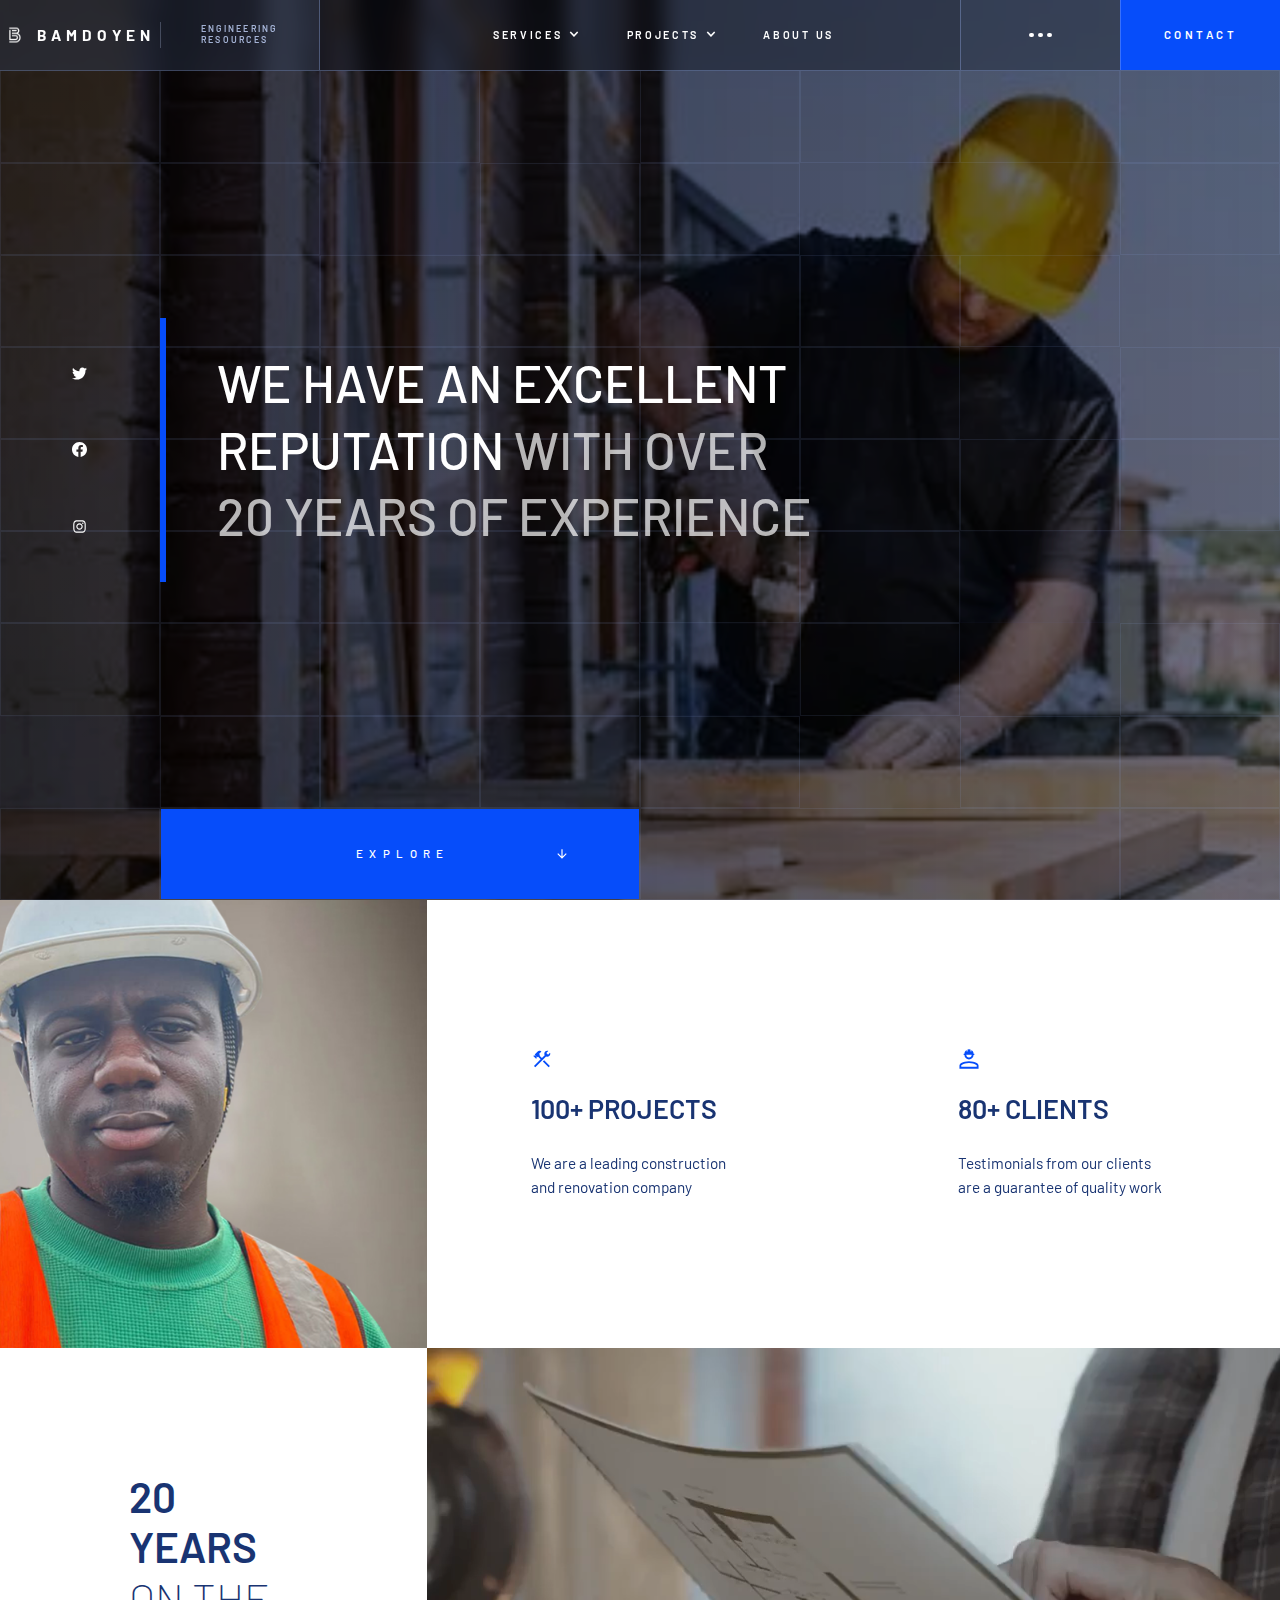
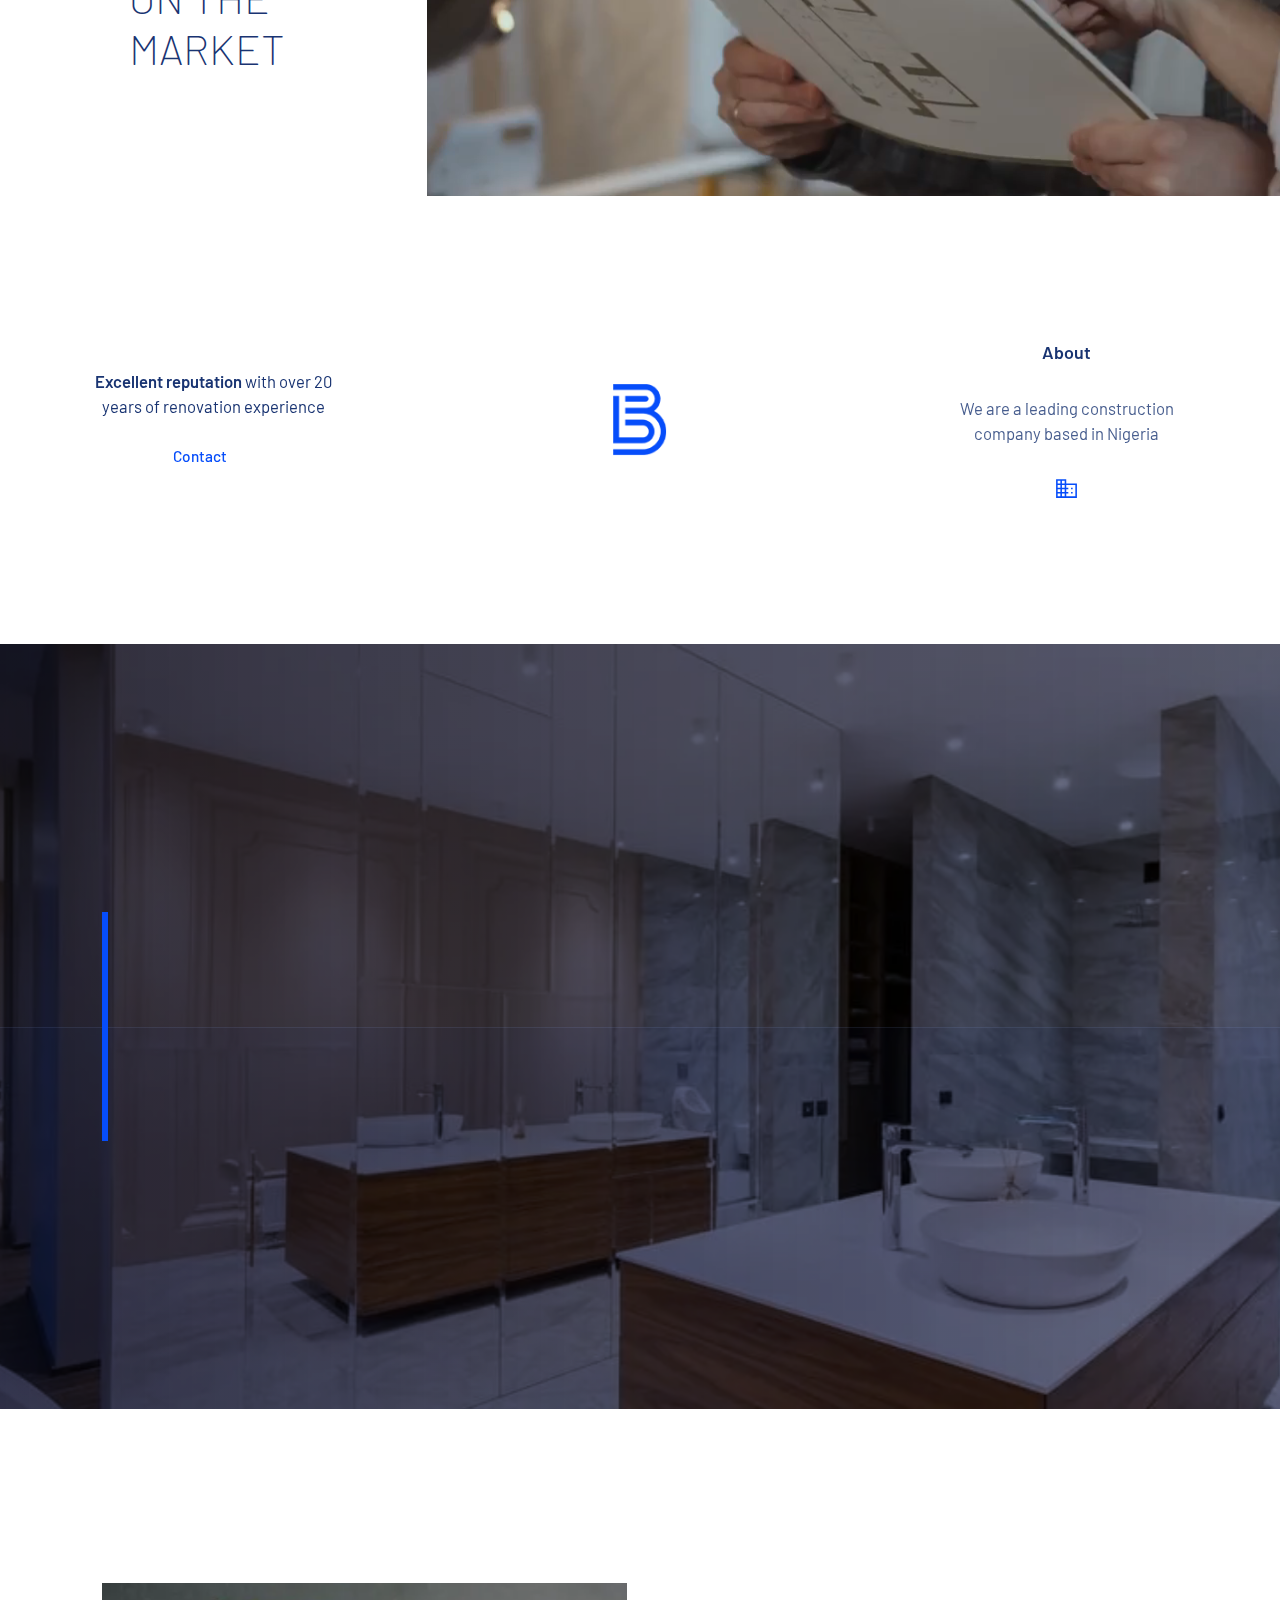
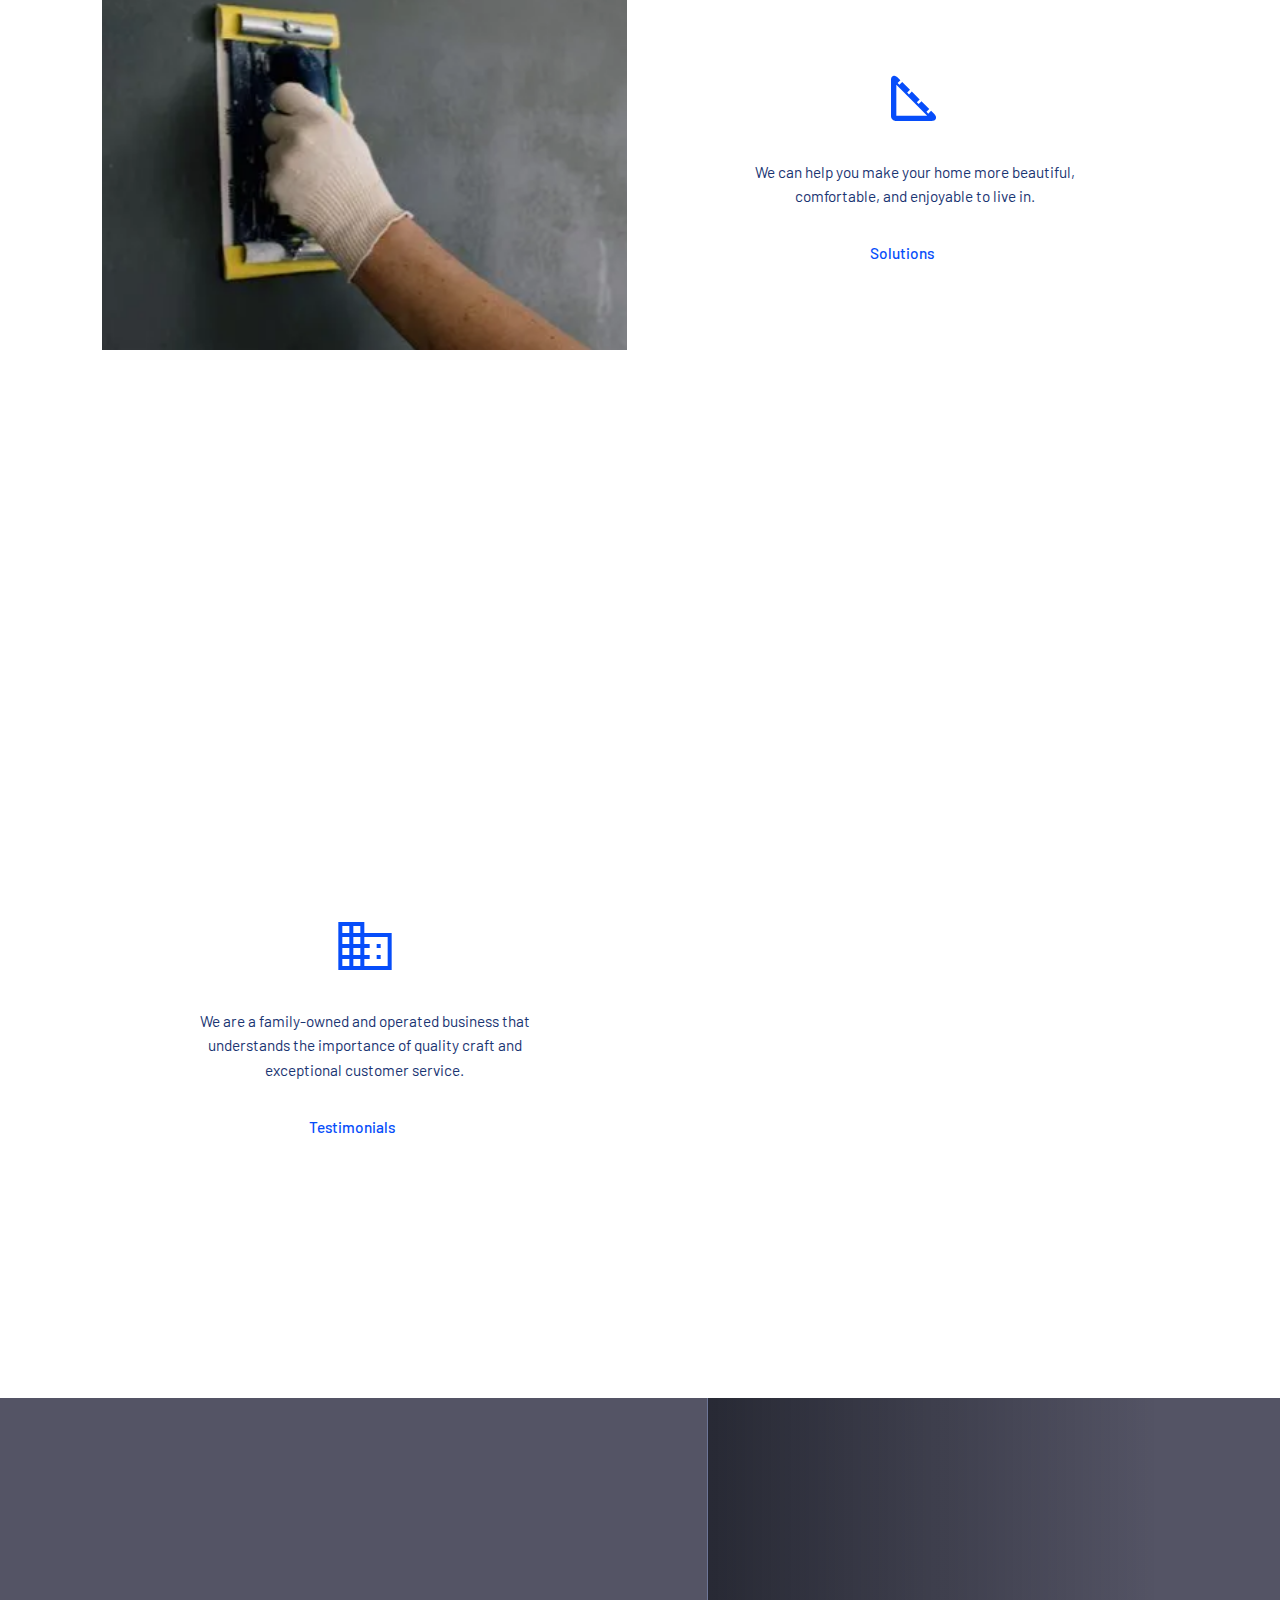
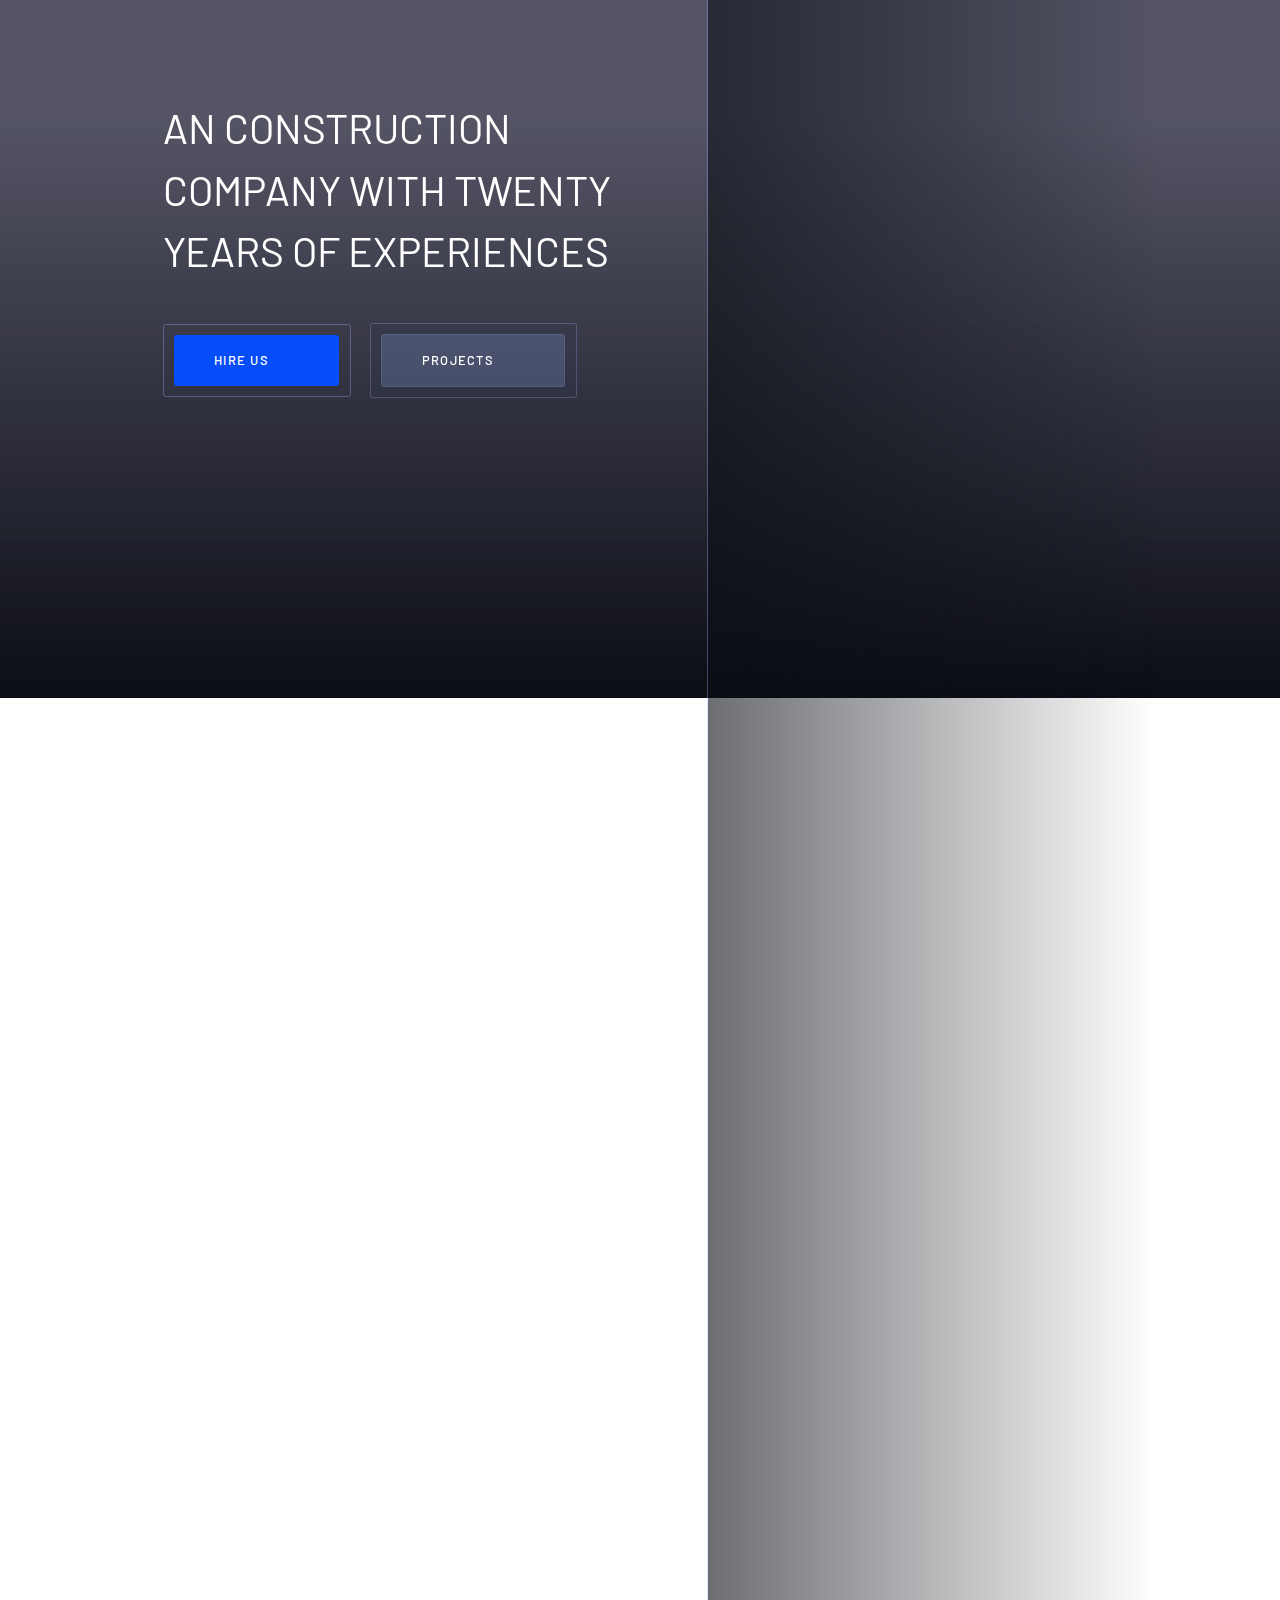
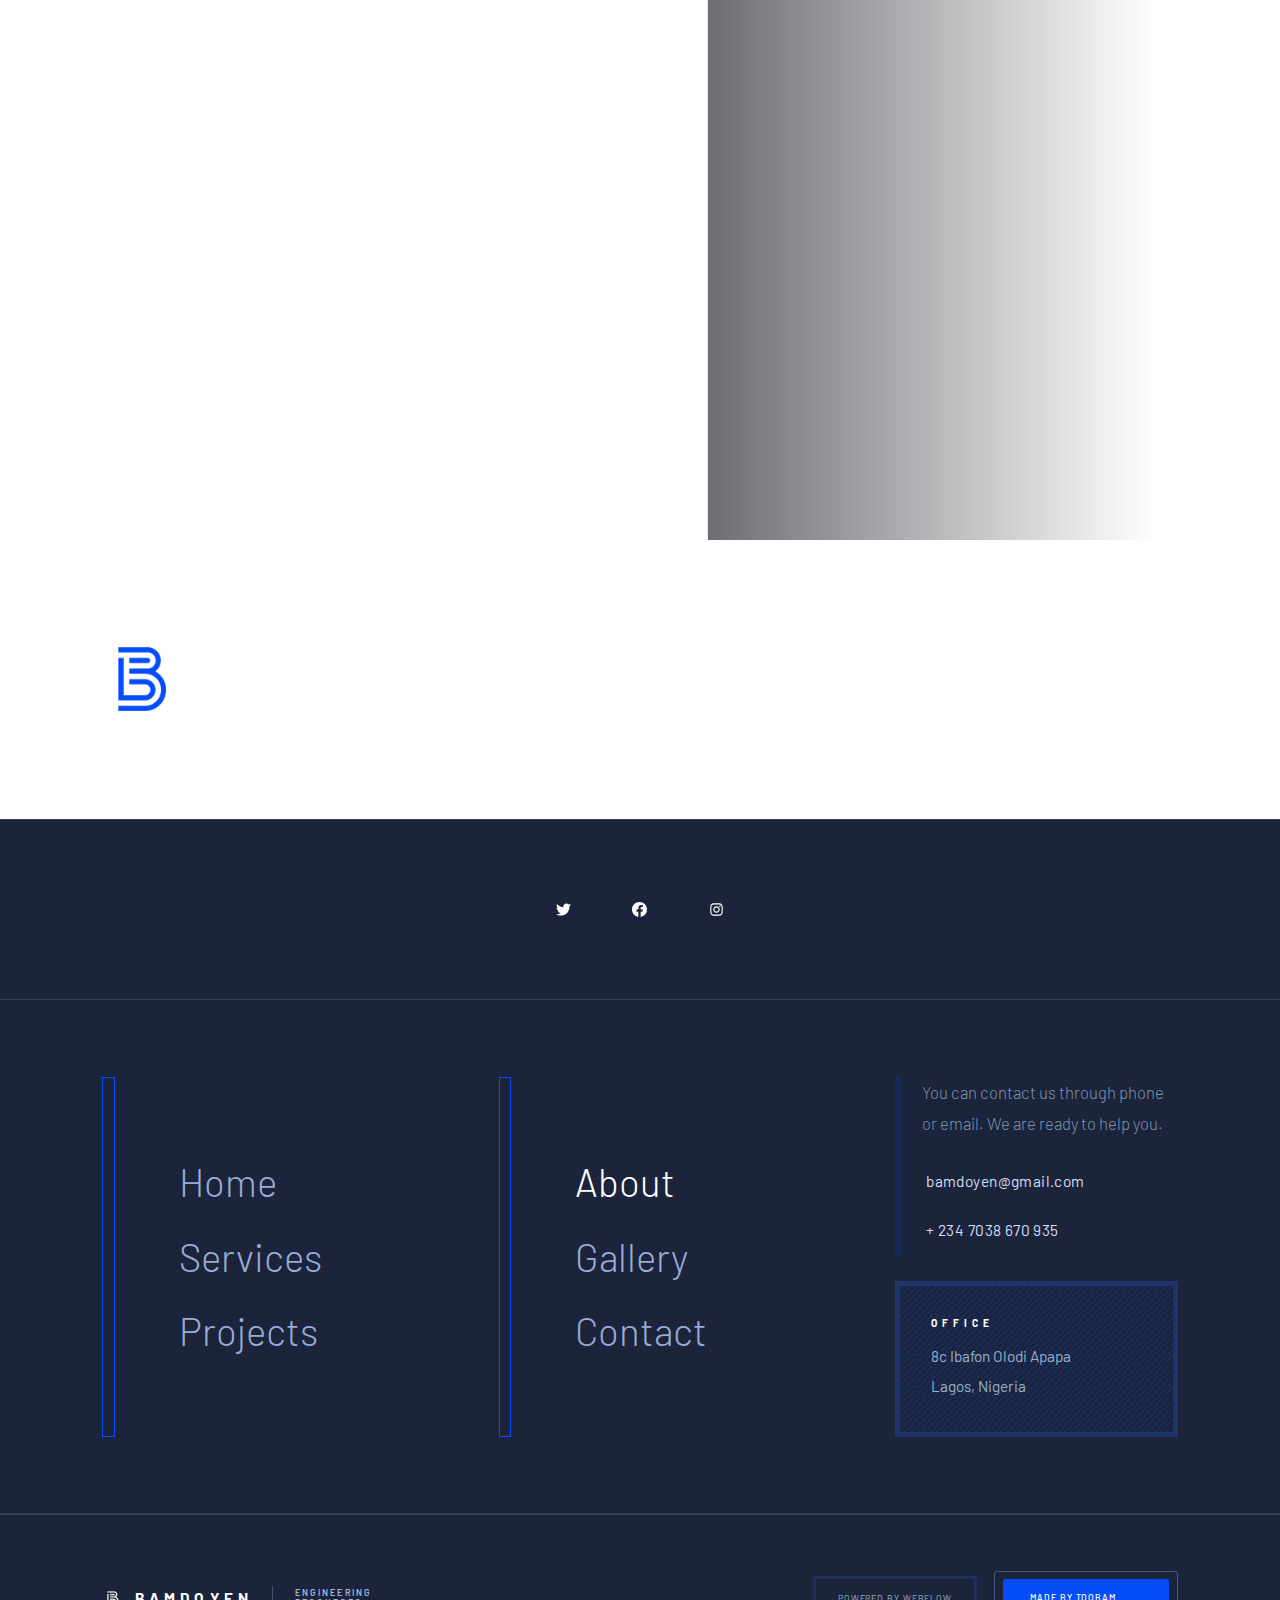
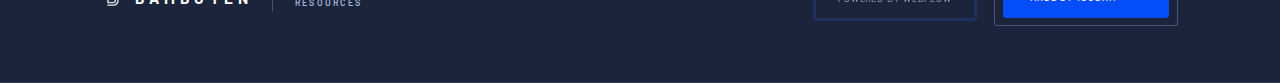
==== commit f87d604e: "Add files via upload" ====
--- a/About.html
+++ b/About.html
@@ -1,5 +1,5 @@
 <!DOCTYPE html>
-<html data-wf-domain="silber-construction-ecommerce-template.webflow.io" data-wf-page="64636bfa4f59e1df28cb337c" data-wf-site="64636bfa4f59e1df28cb337b">
+<html>
 
 <head>
 <meta charset="utf-8"/>
@@ -22,165 +22,189 @@
 
 </head>
 
+
 <body>
-<div class="preloader"><div class="preloader-inner"><div class="preloader-brand"><img src="img/64636bfa4f59e1df28cb33b2_holiday_village_white_24dp.svg" loading="lazy" alt="" class="preloader-logo"/><p class="preloader-brand-name">Silber</p></div><div class="preloader-line"></div>
-<div class="preloader-content"><div class="preloader-title-overflow"><p class="preloader-content-title is-1st">Webflow template for</p></div><div class="preloader-title-overflow"><p class="preloader-content-title is-2nd">construction &amp; renovation</p></div><div class="preloader-title-overflow"><p class="preloader-content-title is-3rd">ecommerce website</p></div></div></div><p class="preloader-loading">Loading</p><div class="preloader-background"></div></div>
-
-
-<div id="webpage" style="display:nonne" class="page-wrapper"><div data-animation="default" data-collapse="medium" data-duration="400" data-easing="ease" data-easing2="ease" role="banner" class="navbar w-nav"><div class="nav-main-row-grid"><div id="w-node-e4da4c37-ee58-167a-cbd7-451e68993a19-68993a17" class="nav-column-1-grid"><a href="index.html" aria-current="page" class="brand-grid w-nav-brand w--current"><div class="brand-logo-block"><img src="img/bam.png" loading="lazy" alt="" class="logo-image"/><p class="brand-name">Bamdoyen</p></div><div class="brand-slogan-block"><div class="brand-divider-2"></div><p class="brand-slogan">Engineering<br/>Resources</p></div></a></div><nav role="navigation" id="w-node-e4da4c37-ee58-167a-cbd7-451e68993a25-68993a17" class="nav-menu-grid w-nav-menu"><div data-hover="true" data-delay="400" class="dropdown-link w-dropdown"><div class="nav-link is-dropdown w-dropdown-toggle">
-    
-</div><nav class="dropdown-list w-dropdown-list"><div class="dropdown-row-1"><div class="container"><div class="dropdown-title-block"><div id="w-node-_07879fce-d668-e76b-9595-af5c70e38cc5-68993a17">
-    
-  
-<div id="w-node-_0986c47f-5985-9bc3-b482-509a20e6cbc9-68993a17" class="template-links-block"><p class="template-link-title">Ecommerce pages</p><a href="product/home-improvements-workshop" class="service-cms-link w-inline-block"><p class="service-cms-title">Product page</p><img src="img/64636bfa4f59e1df28cb33b9_east_white_24dp.svg" loading="lazy" alt="" class="service-cms-icon"/></a><a href="category/diy-kits" class="service-cms-link w-inline-block"><p class="service-cms-title">Category page</p><img src="img/64636bfa4f59e1df28cb33b9_east_white_24dp.svg" loading="lazy" alt="" class="service-cms-icon"/></a><a href="checkout" class="service-cms-link w-inline-block"><p class="service-cms-title">Checkout</p>
-    
-  <img src="img/64636bfa4f59e1df28cb33b9_east_white_24dp.svg" loading="lazy" alt="" class="service-cms-icon"/></a></div></div></div></div></nav></div><div data-hover="true" data-delay="400" class="dropdown-link w-dropdown"><div class="nav-link is-dropdown w-dropdown-toggle"><p class="menu-link-title">Services</p><div class="dropdown-icon w-icon-dropdown-toggle"></div></div><nav class="dropdown-list w-dropdown-list"><div class="container"><div class="menu-solutions"><div class="dropdown-title-block-2 with-border"><p class="menu-dropdown-title">Solutions</p><a href="solutions-1.html" class="text-link">More about solutions</a></div><div class="solutions w-dyn-list">
-    
-  <div role="list" class="solutions-menu-grid w-dyn-items"><div role="listitem" class="solution-item w-dyn-item"><a data-w-id="e4da4c37-ee58-167a-cbd7-451e68993a79" href="solution/construction.html" class="solution-link-block-menu w-inline-block"><div class="solution-block in-menu"><p class="solution-menu-title-1">Construction</p>
-  <div class="solution-more-wrap-menu"><img src="img/64636bfa4f59e1df28cb33b9_east_white_24dp.svg" loading="lazy" alt="" class="solution-icon"/><p class="solution-more-menu">more</p></div></div><div class="solution-image"><img src="img/64636bfa4f59e1df28cb34c3_pexels-tima-miroshnichenko-6615028.jpg" loading="lazy" alt="Construction" sizes="100vw" srcset="img/64636bfa4f59e1df28cb34c3_pexels-tima-miroshnichenko-6615028-p-500.jpeg 500w, 64636bfa4f59e1df28cb34c3_pexels-tima-miroshnichenko-6615028-p-800.jpeg 800w, 64636bfa4f59e1df28cb34c3_pexels-tima-miroshnichenko-6615028-p-1080.jpg 1080w, 64636bfa4f59e1df28cb34c3_pexels-tima-miroshnichenko-6615028.jpg 1920w" class="cover-image"/></div></a></div>
-  
-  <div role="listitem" class="solution-item w-dyn-item"><a data-w-id="e4da4c37-ee58-167a-cbd7-451e68993a79" href="solution/renovation" class="solution-link-block-menu w-inline-block"><div class="solution-block in-menu"><p class="solution-menu-title-1">Renovation</p><div class="solution-more-wrap-menu"><img src="img/64636bfa4f59e1df28cb33b9_east_white_24dp.svg" loading="lazy" alt="" class="solution-icon"/><p class="solution-more-menu">more</p></div></div><div class="solution-image"><img src="img/64636bfa4f59e1df28cb3498_pexels-max-vakhtbovych-6958122.jpg" loading="lazy" alt="Renovation" class="cover-image"/></div></a></div><div role="listitem" class="solution-item w-dyn-item"><a data-w-id="e4da4c37-ee58-167a-cbd7-451e68993a79" href="solution/design" class="solution-link-block-menu w-inline-block"><div class="solution-block in-menu"><p class="solution-menu-title-1">Design</p><div class="solution-more-wrap-menu"><img src="img/64636bfa4f59e1df28cb33b9_east_white_24dp.svg" loading="lazy" alt="" class="solution-icon"/><p class="solution-more-menu">more</p></div></div><div class="solution-image"><img src="img/64636bfa4f59e1df28cb3486_pexels-max-vakhtbovych-6758788.jpg" loading="lazy" alt="Design" class="cover-image"/></div></a></div><div role="listitem" class="solution-item w-dyn-item"><a data-w-id="e4da4c37-ee58-167a-cbd7-451e68993a79" href="solution/exterior" class="solution-link-block-menu w-inline-block"><div class="solution-block in-menu"><p class="solution-menu-title-1">Exterior</p><div class="solution-more-wrap-menu"><img src="img/64636bfa4f59e1df28cb33b9_east_white_24dp.svg" loading="lazy" alt="" class="solution-icon"/><p class="solution-more-menu">more</p></div></div><div class="solution-image"><img src="img/64636bfa4f59e1df28cb34aa_pexels-max-vakhtbovych-8082313.jpg" loading="lazy" alt="Exterior" sizes="100vw" srcset="img/64636bfa4f59e1df28cb34aa_pexels-max-vakhtbovych-8082313-p-500.jpeg 500w, img/64636bfa4f59e1df28cb34aa_pexels-max-vakhtbovych-8082313-p-800.jpeg 800w, img/64636bfa4f59e1df28cb34aa_pexels-max-vakhtbovych-8082313-p-1080.jpeg 1080w, img/64636bfa4f59e1df28cb34aa_pexels-max-vakhtbovych-8082313-p-1600.jpeg 1600w, img/64636bfa4f59e1df28cb34aa_pexels-max-vakhtbovych-8082313.jpg 1920w" class="cover-image"/></div></a></div></div></div></div>
-  
-  
-  <div class="menu-services"><div class="dropdown-title-block-2 with-border"><p class="menu-dropdown-title">Services</p><a href="services-1" class="text-link">More about services</a></div><div class="service-cms w-dyn-list">
-    
-  <div role="list" class="service-cms-list w-dyn-items"><div role="listitem" class="service-cms-item w-dyn-item"><a href="service/renovation" class="service-cms-link w-inline-block"><p class="service-cms-title">Renovation</p><img src="img/64636bfa4f59e1df28cb33b9_east_white_24dp.svg" loading="lazy" alt="" class="service-cms-icon"/></a></div><div role="listitem" class="service-cms-item w-dyn-item"><a href="service/extension" class="service-cms-link w-inline-block"><p class="service-cms-title">Extension</p><img src="img/64636bfa4f59e1df28cb33b9_east_white_24dp.svg" loading="lazy" alt="" class="service-cms-icon"/></a></div><div role="listitem" class="service-cms-item w-dyn-item"><a href="service/conversion" class="service-cms-link w-inline-block"><p class="service-cms-title">Conversion</p><img src="img/64636bfa4f59e1df28cb33b9_east_white_24dp.svg" loading="lazy" alt="" class="service-cms-icon"/></a></div><div role="listitem" class="service-cms-item w-dyn-item"><a href="service/property-maintenance.html" class="service-cms-link w-inline-block"><p class="service-cms-title">Maintenance</p><img src="img/64636bfa4f59e1df28cb33b9_east_white_24dp.svg" loading="lazy" alt="" class="service-cms-icon"/></a></div><div role="listitem" class="service-cms-item w-dyn-item"><a href="service/property-refurbishment" class="service-cms-link w-inline-block"><p class="service-cms-title">Refurbishment</p><img src="img/64636bfa4f59e1df28cb33b9_east_white_24dp.svg" loading="lazy" alt="" class="service-cms-icon"/></a></div><div role="listitem" class="service-cms-item w-dyn-item"><a href="service/interior-design" class="service-cms-link w-inline-block"><p class="service-cms-title">Interior design</p><img src="img/64636bfa4f59e1df28cb33b9_east_white_24dp.svg" loading="lazy" alt="" class="service-cms-icon"/></a></div></div></div></div></div></nav></div><div data-hover="true" data-delay="400" class="dropdown-link w-dropdown"><div class="nav-link is-dropdown w-dropdown-toggle"><p class="menu-link-title">Projects</p><div class="dropdown-icon w-icon-dropdown-toggle"></div></div><nav class="dropdown-list w-dropdown-list"><div class="container"><div class="menu-links-wrap"><div class="projects-menu-grid"><p class="menu-dropdown-title is-projects-title">Our realized projects</p><p id="w-node-e4da4c37-ee58-167a-cbd7-451e68993a9f-68993a17" class="contact-menu-grid-subtitle">Your home could be a piece of art that is remembered in this city throughout time.</p><a id="w-node-e4da4c37-ee58-167a-cbd7-451e68993aa1-68993a17" href="projects-1" class="main-button in-dropdown w-inline-block"><div class="button-inner"><p class="button-title">All projects</p><img src="img/64636bfa4f59e1df28cb33b9_east_white_24dp.svg" loading="lazy" alt="" class="button-icon"/></div><div class="button-pattern"></div></a></div><div class="projects-menu w-dyn-list">
-    
-  <div role="list" class="projects-menu-list w-dyn-items"><div role="listitem" class="project-menu-item w-dyn-item"><a href="project/luxury-house-renovation" class="project-menu-link-block w-inline-block"><div class="project-link-2"><p class="project-name">Luxury house renovation</p>
-    
-  <img src="img/64636bfa4f59e1df28cb337b/64636bfa4f59e1df28cb33b6_east_black_24dp.svg" loading="lazy" alt="" class="project-icon"/></div><div data-w-id="e4da4c37-ee58-167a-cbd7-451e68993ab4" class="project-menu-gradient-bg"></div><div class="_3d-block"><div class="image-animation-trigger _3d-for-image"><img src="img/64636bfa4f59e1df28cb3433_pexels-max-vakhtbovych-7546213.jpg" loading="lazy" alt="Luxury house renovation" sizes="100vw" srcset="https://assets.website-files.com/64636bfa4f59e1df28cb337e/64636bfa4f59e1df28cb3433_pexels-max-vakhtbovych-7546213-p-800.jpeg 800w, 64636bfa4f59e1df28cb3433_pexels-max-vakhtbovych-7546213-p-1080.jpeg 1080w, 64636bfa4f59e1df28cb3433_pexels-max-vakhtbovych-7546213-p-1600.jpeg 1600w, 64636bfa4f59e1df28cb3433_pexels-max-vakhtbovych-7546213.jpg 1920w" class="cover-image"/></div></div></a></div><div role="listitem" class="project-menu-item w-dyn-item"><a href="project/modern-loft-renovation" class="project-menu-link-block w-inline-block"><div class="project-link-2"><p class="project-name">Modern loft renovation</p><img src="img/64636bfa4f59e1df28cb33b6_east_black_24dp.svg" loading="lazy" alt="" class="project-icon"/></div><div data-w-id="e4da4c37-ee58-167a-cbd7-451e68993ab4" class="project-menu-gradient-bg"></div><div class="_3d-block"><div class="image-animation-trigger _3d-for-image">
-    
-  <img src="img/64636bfa4f59e1df28cb344d_pexels-max-vakhtbovych-7545495.jpg" loading="lazy" alt="Modern loft renovation" sizes="100vw" srcset="img/64636bfa4f59e1df28cb344d_pexels-max-vakhtbovych-7545495-p-800.jpeg 800w, https://assets.website-files.com/64636bfa4f59e1df28cb337e/64636bfa4f59e1df28cb344d_pexels-max-vakhtbovych-7545495-p-1080.jpeg 1080w, https://assets.website-files.com/64636bfa4f59e1df28cb337e/64636bfa4f59e1df28cb344d_pexels-max-vakhtbovych-7545495-p-1600.jpeg 1600w, https://assets.website-files.com/64636bfa4f59e1df28cb337e/64636bfa4f59e1df28cb344d_pexels-max-vakhtbovych-7545495.jpg 1920w" class="cover-image"/></div></div></a></div><div role="listitem" class="project-menu-item w-dyn-item"><a href="project/kitchen-conversion.html" class="project-menu-link-block w-inline-block"><div class="project-link-2"><p class="project-name">Kitchen conversion</p><img src="../external.html?link=https://assets.website-files.com/64636bfa4f59e1df28cb337b/64636bfa4f59e1df28cb33b6_east_black_24dp.svg" loading="lazy" alt="" class="project-icon"/></div><div data-w-id="e4da4c37-ee58-167a-cbd7-451e68993ab4" class="project-menu-gradient-bg"></div><div class="_3d-block"><div class="image-animation-trigger _3d-for-image"><img src="../assets.website-files.com/64636bfa4f59e1df28cb337e/64636bfa4f59e1df28cb3466_pexels-max-vakhtbovych-7045917.jpg" loading="lazy" alt="Kitchen conversion" sizes="100vw" srcset="https://assets.website-files.com/64636bfa4f59e1df28cb337e/64636bfa4f59e1df28cb3466_pexels-max-vakhtbovych-7045917-p-800.jpeg 800w, https://assets.website-files.com/64636bfa4f59e1df28cb337e/64636bfa4f59e1df28cb3466_pexels-max-vakhtbovych-7045917-p-1080.jpeg 1080w, https://assets.website-files.com/64636bfa4f59e1df28cb337e/64636bfa4f59e1df28cb3466_pexels-max-vakhtbovych-7045917-p-1600.jpeg 1600w, https://assets.website-files.com/64636bfa4f59e1df28cb337e/64636bfa4f59e1df28cb3466_pexels-max-vakhtbovych-7045917.jpg 1920w" class="cover-image"/></div></div></a></div></div></div></div></div></nav></div><a href="About.html" class="nav-link w-inline-block"><p class="menu-link-title">About us</p></a></nav><div id="w-node-e4da4c37-ee58-167a-cbd7-451e68993abe-68993a17" class="menu-button-grid w-nav-button"><div class="menu-button-inner-grid"><div class="nav-text-1">Menu</div><div class="dots-wrap-2"><div class="menu-dot-2"></div><div class="menu-dot-2"></div><div class="menu-dot-2"></div></div></div></div><div id="w-node-e4da4c37-ee58-167a-cbd7-451e68993ac6-68993a17" class="nav-column-2-grid"><div data-hover="true" data-delay="400" class="dropdown-link is-contanct-menu-grid w-dropdown"><div class="nav-link-contact-grid w-dropdown-toggle"><div class="dots-wrap"><div class="menu-dot"></div><div class="menu-dot in-middle"></div><div class="menu-dot"></div></div>
-  
-  <div class="menu-desktop-title">Menu</div></div>
-  
-  <nav class="dropdown-list is-contacts w-dropdown-list"><div class="container"><div class="menu-contacts"><div class="contact-menu-grid"><div id="w-node-e4da4c37-ee58-167a-cbd7-451e68993ad4-68993a17" class="contact-menu-grid-item"><p class="menu-dropdown-title is-contant-title">Contacts</p><p id="w-node-e4da4c37-ee58-167a-cbd7-451e68993ad7-68993a17" class="contact-menu-grid-subtitle">Feel free to cotant us</p></div><div id="w-node-e4da4c37-ee58-167a-cbd7-451e68993ad9-68993a17" class="menu-buttons"><a id="w-node-e4da4c37-ee58-167a-cbd7-451e68993ada-68993a17" href="#" class="main-button is-contact-menu w-inline-block"><div class="button-inner"><p class="button-title">Call us</p>
-  <img src="img/64636bfa4f59e1df28cb3420_phone_in_talk_white_24dp.svg" loading="lazy" alt="" class="button-icon"/></div><div class="button-pattern"></div></a><a id="w-node-e4da4c37-ee58-167a-cbd7-451e68993ae0-68993a17" href="#" class="main-button is-contact-menu w-inline-block"><div class="button-inner"><p class="button-title">Email us</p><img src="img/64636bfa4f59e1df28cb341a_email_white_24dp.svg" loading="lazy" alt="" class="button-icon"/></div><div class="button-pattern"></div></a></div></div><div class="contact-menu-grid"><div id="w-node-e4da4c37-ee58-167a-cbd7-451e68993ae7-68993a17" class="contact-menu-grid-item"><p class="menu-dropdown-title is-contant-title">Office</p><p id="w-node-e4da4c37-ee58-167a-cbd7-451e68993aea-68993a17" class="contact-menu-grid-subtitle">93 Bootham Terrace, Ravenfields 65 0TU</p></div><div id="w-node-e4da4c37-ee58-167a-cbd7-451e68993aec-68993a17" class="menu-buttons"><a id="w-node-e4da4c37-ee58-167a-cbd7-451e68993aed-68993a17" href="contact-1" class="main-button is-contact-menu w-inline-block"><div class="button-inner"><p class="button-title">Address</p><img src="img/64636bfa4f59e1df28cb3405_north_east_white_24dp.svg" loading="lazy" alt="" class="button-icon"/></div><div class="button-pattern"></div></a></div></div><div class="contact-menu-grid is-last"><div id="w-node-e4da4c37-ee58-167a-cbd7-451e68993af4-68993a17" class="contact-menu-grid-item"><p class="menu-dropdown-title is-contant-title">Availability</p><p class="contact-menu-grid-subtitle">We are free to hire!</p></div><div class="menu-buttons"><a href="contact-1" class="main-button is-contact-menu w-inline-block"><div class="button-inner"><p class="button-title">Inquiry Form</p><img src="img/64636bfa4f59e1df28cb341f_question_answer_white_24dp.svg" loading="lazy" alt="" class="button-icon"/></div><div class="button-pattern"></div></a></div></div></div></div></nav></div><div data-node-type="commerce-cart-wrapper" data-open-product="" data-wf-cart-type="rightDropdown" data-wf-cart-query="query Dynamo2 {
-  database {
-    id
-    commerceOrder {
-      comment
-      extraItems {
-        name
-        pluginId
-        pluginName
-        price {
+  <div class="preloader"><div class="preloader-inner"><div class="preloader-brand"><img src="img/bam.png" loading="lazy" alt="" class="preloader-logo"/><p class="preloader-brand-name">Bamdoyen</p></div><div class="preloader-line"></div>
+  <div class="preloader-content"><div class="preloader-title-overflow"><p class="preloader-content-title is-1st">Engineering</p></div><div class="preloader-title-overflow"><p class="preloader-content-title is-2nd">& Resources </p></div><div class="preloader-title-overflow"><p class="preloader-content-title is-3rd"></p></div></div></div><p class="preloader-loading">Loading</p><div class="preloader-background"></div></div>
+  
+  
+  <div id="webpage" style="display:nonne" class="page-wrapper"><div data-animation="default" data-collapse="medium" data-duration="400" data-easing="ease" data-easing2="ease" role="banner" class="navbar w-nav"><div class="nav-main-row-grid"><div id="w-node-e4da4c37-ee58-167a-cbd7-451e68993a19-68993a17" class="nav-column-1-grid"><a href="index.html" aria-current="page" class="brand-grid w-nav-brand w--current"><div class="brand-logo-block"><img src="img/bam.png" loading="lazy" alt="" class="logo-image"/><p class="brand-name">Bamdoyen</p></div><div class="brand-slogan-block"><div class="brand-divider-2"></div><p class="brand-slogan">Engineering<br/>Resources</p></div></a></div><nav role="navigation" id="w-node-e4da4c37-ee58-167a-cbd7-451e68993a25-68993a17" class="nav-menu-grid w-nav-menu"><div data-hover="true" data-delay="400" class="dropdown-link w-dropdown"><div class="nav-link is-dropdown w-dropdown-toggle">
+      
+  </div><nav class="dropdown-list w-dropdown-list"><div class="dropdown-row-1"><div class="container"><div class="dropdown-title-block"><div id="w-node-_07879fce-d668-e76b-9595-af5c70e38cc5-68993a17">
+      
+    
+  <div id="w-node-_0986c47f-5985-9bc3-b482-509a20e6cbc9-68993a17" class="template-links-block"><p class="template-link-title">Ecommerce pages</p><a href="product/home-improvements-workshop" class="service-cms-link w-inline-block"><p class="service-cms-title">Product page</p><img src="img/64636bfa4f59e1df28cb33b9_east_white_24dp.svg" loading="lazy" alt="" class="service-cms-icon"/></a><a href="category/diy-kits" class="service-cms-link w-inline-block"><p class="service-cms-title">Category page</p><img src="img/64636bfa4f59e1df28cb33b9_east_white_24dp.svg" loading="lazy" alt="" class="service-cms-icon"/></a><a href="checkout" class="service-cms-link w-inline-block"><p class="service-cms-title">Checkout</p>
+      
+    <img src="img/64636bfa4f59e1df28cb33b9_east_white_24dp.svg" loading="lazy" alt="" class="service-cms-icon"/></a></div></div></div></div></nav></div><div data-hover="true" data-delay="400" class="dropdown-link w-dropdown"><div class="nav-link is-dropdown w-dropdown-toggle"><p class="menu-link-title">Services</p><div class="dropdown-icon w-icon-dropdown-toggle"></div></div><nav class="dropdown-list w-dropdown-list"><div class="container"><div class="menu-solutions">
+  <div class="solutions w-dyn-list">
+      
+    <div role="list" class="solutions-menu-grid w-dyn-items">
+  
+  <div role="listitem" class="solution-item w-dyn-item"><a data-w-id="e4da4c37-ee58-167a-cbd7-451e68993a79" href="construction.html" class="solution-link-block-menu w-inline-block"><div class="solution-block in-menu"><p class="solution-menu-title-1">Construction</p>
+    <div class="solution-more-wrap-menu"><img src="img/64636bfa4f59e1df28cb33b9_east_white_24dp.svg" loading="lazy" alt="" class="solution-icon"/><p class="solution-more-menu">more</p></div></div><div class="solution-image"><img src="img/64636bfa4f59e1df28cb34c3_pexels-tima-miroshnichenko-6615028.jpg" loading="lazy" alt="Construction" class="cover-image"/></div></a></div>
+    
+    <div role="listitem" class="solution-item w-dyn-item"><a data-w-id="e4da4c37-ee58-167a-cbd7-451e68993a79" href="renovation.html" class="solution-link-block-menu w-inline-block">
+  <div class="solution-block in-menu"><p class="solution-menu-title-1">Renovation</p><div class="solution-more-wrap-menu"><img src="img/64636bfa4f59e1df28cb33b9_east_white_24dp.svg" loading="lazy" alt="" class="solution-icon"/><p class="solution-more-menu">more</p></div></div>
+  <div class="solution-image"><img src="img/64636bfa4f59e1df28cb3498_pexels-max-vakhtbovych-6958122.jpg" loading="lazy" alt="Renovation" class="cover-image"/></div></a></div>
+  
+  <div role="listitem" class="solution-item w-dyn-item"><a data-w-id="e4da4c37-ee58-167a-cbd7-451e68993a79" href="Design.html" class="solution-link-block-menu w-inline-block">
+  <div class="solution-block in-menu"><p class="solution-menu-title-1">Design</p><div class="solution-more-wrap-menu"><img src="img/64636bfa4f59e1df28cb33b9_east_white_24dp.svg" loading="lazy" alt="" class="solution-icon"/><p class="solution-more-menu">more</p></div></div><div class="solution-image"><img src="img/64636bfa4f59e1df28cb3486_pexels-max-vakhtbovych-6758788.jpg" loading="lazy" alt="Design" class="cover-image"/></div></a></div>
+  
+  <div role="listitem" class="solution-item w-dyn-item"><a data-w-id="e4da4c37-ee58-167a-cbd7-451e68993a79" href="solution/exterior" class="solution-link-block-menu w-inline-block"><div class="solution-block in-menu"><p class="solution-menu-title-1">Exterior</p><div class="solution-more-wrap-menu"><img src="img/64636bfa4f59e1df28cb33b9_east_white_24dp.svg" loading="lazy" alt="" class="solution-icon"/><p class="solution-more-menu">more</p></div></div><div class="solution-image"><img src="img/64636bfa4f59e1df28cb34aa_pexels-max-vakhtbovych-8082313.jpg" loading="lazy" alt="Exterior" class="cover-image"/></div></a></div></div></div></div>
+    
+    
+    <div class="menu-services"><div class="dropdown-title-block-2 with-border">
+  
+  
+  </div>
+  <div class="service-cms w-dyn-list">
+      
+    <div role="list" class="service-cms-list w-dyn-items">
+  
+  </div></nav></div>
+  <div data-hover="true" data-delay="400" class="dropdown-link w-dropdown"><div class="nav-link is-dropdown w-dropdown-toggle"><p class="menu-link-title">Projects</p><div class="dropdown-icon w-icon-dropdown-toggle"></div></div><nav class="dropdown-list w-dropdown-list"><div class="container"><div class="menu-links-wrap"><div class="projects-menu-grid"><p class="menu-dropdown-title is-projects-title">Our realized projects</p><p id="w-node-e4da4c37-ee58-167a-cbd7-451e68993a9f-68993a17" class="contact-menu-grid-subtitle">Your home could be a piece of art that is remembered in this city throughout time.</p><a id="w-node-e4da4c37-ee58-167a-cbd7-451e68993aa1-68993a17" href="projects-1" class="main-button in-dropdown w-inline-block"><div class="button-inner"><p class="button-title">All projects</p><img src="img/64636bfa4f59e1df28cb33b9_east_white_24dp.svg" loading="lazy" alt="" class="button-icon"/></div><div class="button-pattern"></div></a></div><div class="projects-menu w-dyn-list">
+      
+    <div role="list" class="projects-menu-list w-dyn-items"><div role="listitem" class="project-menu-item w-dyn-item"><a href="#" class="project-menu-link-block w-inline-block"><div class="project-link-2"><p class="project-name">Luxury house renovation</p>
+      
+   <img src="img/64636bfa4f59e1df28cb33b6_east_black_24dp.svg" loading="lazy" alt="" class="project-icon"/></div><div data-w-id="e4da4c37-ee58-167a-cbd7-451e68993ab4" class="project-menu-gradient-bg"></div><div class="_3d-block">
+      
+    <div class="image-animation-trigger _3d-for-image">
+  <img src="img/64636bfa4f59e1df28cb3433_pexels-max-vakhtbovych-7546213.jpg" loading="lazy" alt="Luxury house renovation" class="cover-image"/></div></div></a></div><div role="listitem" class="project-menu-item w-dyn-item"><a href="project/modern-loft-renovation" class="project-menu-link-block w-inline-block"><div class="project-link-2"><p class="project-name">Modern loft renovation</p>
+  <img src="img/64636bfa4f59e1df28cb33b6_east_black_24dp.svg" loading="lazy" alt="" class="project-icon"/></div><div data-w-id="e4da4c37-ee58-167a-cbd7-451e68993ab4" class="project-menu-gradient-bg"></div><div class="_3d-block"><div class="image-animation-trigger _3d-for-image">
+      
+    <img src="img/64636bfa4f59e1df28cb344d_pexels-max-vakhtbovych-7545495.jpg" loading="lazy" alt="Modern loft renovation" class="cover-image"/></div></div></a></div><div role="listitem" class="project-menu-item w-dyn-item"><a href="Kitchen conversion.html" class="project-menu-link-block w-inline-block"><div class="project-link-2"><p class="project-name">Kitchen conversion</p><img src="img/64636bfa4f59e1df28cb33b6_east_black_24dp.svg" loading="lazy" alt="" class="project-icon"/></div><div data-w-id="e4da4c37-ee58-167a-cbd7-451e68993ab4" class="project-menu-gradient-bg"></div><div class="_3d-block"><div class="image-animation-trigger _3d-for-image">
+  <img src="img/64636bfa4f59e1df28cb3466_pexels-max-vakhtbovych-7045917.jpg" loading="lazy" alt="Kitchen conversion" class="cover-image"/></div></div></a></div></div></div></div></div></nav></div><a href="About.html" class="nav-link w-inline-block"><p class="menu-link-title">About us</p></a></nav><div id="w-node-e4da4c37-ee58-167a-cbd7-451e68993abe-68993a17" class="menu-button-grid w-nav-button"><div class="menu-button-inner-grid"><div class="nav-text-1">Menu</div><div class="dots-wrap-2"><div class="menu-dot-2"></div><div class="menu-dot-2"></div><div class="menu-dot-2"></div></div></div></div><div id="w-node-e4da4c37-ee58-167a-cbd7-451e68993ac6-68993a17" class="nav-column-2-grid"><div data-hover="true" data-delay="400" class="dropdown-link is-contanct-menu-grid w-dropdown"><div class="nav-link-contact-grid w-dropdown-toggle"><div class="dots-wrap"><div class="menu-dot"></div><div class="menu-dot in-middle"></div><div class="menu-dot"></div></div>
+    
+    <div class="menu-desktop-title">Menu</div></div>
+    
+    <nav class="dropdown-list is-contacts w-dropdown-list"><div class="container"><div class="menu-contacts"><div class="contact-menu-grid"><div id="w-node-e4da4c37-ee58-167a-cbd7-451e68993ad4-68993a17" class="contact-menu-grid-item"><p class="menu-dropdown-title is-contant-title">Contacts</p><p id="w-node-e4da4c37-ee58-167a-cbd7-451e68993ad7-68993a17" class="contact-menu-grid-subtitle">Feel free to cotant us</p></div><div id="w-node-e4da4c37-ee58-167a-cbd7-451e68993ad9-68993a17" class="menu-buttons"><a id="w-node-e4da4c37-ee58-167a-cbd7-451e68993ada-68993a17" href="#" class="main-button is-contact-menu w-inline-block"><div class="button-inner"><p class="button-title">Call us</p>
+    <img src="img/64636bfa4f59e1df28cb3420_phone_in_talk_white_24dp.svg" loading="lazy" alt="" class="button-icon"/></div><div class="button-pattern"></div></a><a id="w-node-e4da4c37-ee58-167a-cbd7-451e68993ae0-68993a17" href="#" class="main-button is-contact-menu w-inline-block"><div class="button-inner"><p class="button-title">Email us</p><img src="img/64636bfa4f59e1df28cb341a_email_white_24dp.svg" loading="lazy" alt="" class="button-icon"/></div><div class="button-pattern"></div></a></div></div><div class="contact-menu-grid"><div id="w-node-e4da4c37-ee58-167a-cbd7-451e68993ae7-68993a17" class="contact-menu-grid-item"><p class="menu-dropdown-title is-contant-title">Office</p><p id="w-node-e4da4c37-ee58-167a-cbd7-451e68993aea-68993a17" class="contact-menu-grid-subtitle">8c Ibafon Olodi Apapa
+      Lagos, Nigeria</p></div><div id="w-node-e4da4c37-ee58-167a-cbd7-451e68993aec-68993a17" class="menu-buttons"><a id="w-node-e4da4c37-ee58-167a-cbd7-451e68993aed-68993a17" href="contact-1" class="main-button is-contact-menu w-inline-block"><div class="button-inner"><p class="button-title">Address</p><img src="img/64636bfa4f59e1df28cb3405_north_east_white_24dp.svg" loading="lazy" alt="" class="button-icon"/></div><div class="button-pattern"></div></a></div></div><div class="contact-menu-grid is-last"><div id="w-node-e4da4c37-ee58-167a-cbd7-451e68993af4-68993a17" class="contact-menu-grid-item"><p class="menu-dropdown-title is-contant-title">Availability</p><p class="contact-menu-grid-subtitle">We are free to hire!</p></div><div class="menu-buttons"><a href="contact-1" class="main-button is-contact-menu w-inline-block"><div class="button-inner"><p class="button-title">Inquiry Form</p><img src="img/64636bfa4f59e1df28cb341f_question_answer_white_24dp.svg" loading="lazy" alt="" class="button-icon"/></div><div class="button-pattern"></div></a></div></div></div></div></nav></div><div data-node-type="commerce-cart-wrapper" data-open-product="" data-wf-cart-type="rightDropdown" data-wf-cart-query="query Dynamo2 {
+    database {
+      id
+      commerceOrder {
+        comment
+        extraItems {
+          name
+          pluginId
+          pluginName
+          price {
+            value
+            unit
+            decimalValue
+            string
+          }
+        }
+        id
+        startedOn
+        statusFlags {
+          hasDownloads
+          hasSubscription
+          isFreeOrder
+          requiresShipping
+        }
+        subtotal {
           value
           unit
           decimalValue
           string
         }
-      }
-      id
-      startedOn
-      statusFlags {
-        hasDownloads
-        hasSubscription
-        isFreeOrder
-        requiresShipping
-      }
-      subtotal {
-        value
-        unit
-        decimalValue
-        string
-      }
-      total {
-        value
-        unit
-        decimalValue
-        string
-      }
-      updatedOn
-      userItems {
-        count
-        sku {
-          f__draft_0ht
-          f__archived_0ht
-          f_main_image_4dr {
-            url
-            file {
-              size
-              origFileName
-              createdOn
-              updatedOn
-              mimeType
-              width
-              height
-              variants {
-                origFileName
-                quality
-                height
-                width
-                s3Url
-                error
-                size
-              }
-            }
-            alt
-          }
-          f_sku_values_3dr {
-            property {
-              id
-            }
-            value {
-              id
-            }
-          }
-          id
-        }
-        price {
+        total {
           value
           unit
           decimalValue
           string
         }
-        product {
-          id
-          f__draft_0ht
-          f__archived_0ht
-          f_ec_product_type_2dr10dr {
+        updatedOn
+        userItems {
+          count
+          sku {
+            f__draft_0ht
+            f__archived_0ht
+            f_main_image_4dr {
+              url
+              file {
+                size
+                origFileName
+                createdOn
+                updatedOn
+                mimeType
+                width
+                height
+                variants {
+                  origFileName
+                  quality
+                  height
+                  width
+                  s3Url
+                  error
+                  size
+                }
+              }
+              alt
+            }
+            f_sku_values_3dr {
+              property {
+                id
+              }
+              value {
+                id
+              }
+            }
             id
-            name
-          }
-          f_name_
-          f_sku_properties_3dr {
+          }
+          price {
+            value
+            unit
+            decimalValue
+            string
+          }
+          product {
             id
-            name
-            enum {
+            f__draft_0ht
+            f__archived_0ht
+            f_ec_product_type_2dr10dr {
               id
               name
-              slug
-            }
-          }
-          f_slug_
-        }
-        id
-        rowTotal {
-          value
-          unit
-          decimalValue
-          string
-        }
-        subscriptionFrequency
-        subscriptionInterval
-        subscriptionTrial
+            }
+            f_name_
+            f_sku_properties_3dr {
+              id
+              name
+              enum {
+                id
+                name
+                slug
+              }
+            }
+            f_slug_
+          }
+          id
+          rowTotal {
+            value
+            unit
+            decimalValue
+            string
+          }
+          subscriptionFrequency
+          subscriptionInterval
+          subscriptionTrial
+        }
+        userItemsCount
       }
-      userItemsCount
+    }
+    site {
+      id
+      commerce {
+        businessAddress {
+          country
+        }
+        defaultCountry
+        defaultCurrency
+        quickCheckoutEnabled
+      }
     }
   }
-  site {
-    id
-    commerce {
-      businessAddress {
-        country
-      }
-      defaultCountry
-      defaultCurrency
-      quickCheckoutEnabled
-    }
-  }
-}
 " data-wf-page-link-href-prefix="" class="w-commerce-commercecartwrapper nav-cart"><a href="Contact.html" data-node-type="commerce-cart-open-link" aria-haspopup="dialog" aria-label="Open empty cart" role="button" class="w-commerce-commercecartopenlink cart-button w-inline-block"><div class="nav-cart-block"><div class="nav-cart-text w-inline-block">Contact</div></div></a><div data-node-type="commerce-cart-container-wrapper" style="display:none" class="w-commerce-commercecartcontainerwrapper w-commerce-commercecartcontainerwrapper--cartType-rightDropdown cart-wrapper"><div role="dialog" data-node-type="commerce-cart-container" class="w-commerce-commercecartcontainer cart-container"><div class="w-commerce-commercecartheader cart-header"><p class="your-cart-text">Your cart</p><a href="https://silber-construction-ecommerce-template.webflow.io/company-1#" data-node-type="commerce-cart-close-link" role="button" aria-label="Close cart" class="w-commerce-commercecartcloselink close-button w-inline-block"><img src="https://assets.website-files.com/64636bfa4f59e1df28cb337b/6463a06c4f3b525d461c840a_cancel-fill1-wght400-grad0-opsz48.svg" loading="lazy" alt="" class="cart-close-icon"></a></div><div class="w-commerce-commercecartformwrapper cart-form-wrapper"><form data-node-type="commerce-cart-form" style="display:none" class="w-commerce-commercecartform"><div class="w-commerce-commercecartlist cart-list" data-wf-collection="database.commerceOrder.userItems" data-wf-template-id="wf-template-2ad359b3-d327-680f-1493-d4ad88abbdc5"></div><div class="w-commerce-commercecartfooter cart-footer"><div aria-atomic="true" aria-live="polite" class="w-commerce-commercecartlineitem cart-line-item"><div class="cart-subtotal-text">Subtotal</div><div data-wf-bindings="%5B%7B%22innerHTML%22%3A%7B%22type%22%3A%22CommercePrice%22%2C%22filter%22%3A%7B%22type%22%3A%22price%22%2C%22params%22%3A%5B%5D%7D%2C%22dataPath%22%3A%22database.commerceOrder.subtotal%22%7D%7D%5D" class="w-commerce-commercecartordervalue cart-subtotal-text"></div></div><div class="checkout-actions"><div data-node-type="commerce-cart-quick-checkout-actions" style="display:none"><a data-node-type="commerce-cart-apple-pay-button" role="button" tabindex="0" aria-label="Apple Pay" aria-haspopup="dialog" style="background-image:-webkit-named-image(apple-pay-logo-white);background-size:100% 50%;background-position:50% 50%;background-repeat:no-repeat" class="w-commerce-commercecartapplepaybutton"><div></div></a><a data-node-type="commerce-cart-quick-checkout-button" role="button" tabindex="0" aria-haspopup="dialog" style="display:none" class="w-commerce-commercecartquickcheckoutbutton"><svg class="w-commerce-commercequickcheckoutgoogleicon" xmlns="http://www.w3.org/2000/svg" xmlns:xlink="http://www.w3.org/1999/xlink" width="16" height="16" viewBox="0 0 16 16"><defs><polygon id="google-mark-a" points="0 .329 3.494 .329 3.494 7.649 0 7.649"></polygon><polygon id="google-mark-c" points=".894 0 13.169 0 13.169 6.443 .894 6.443"></polygon></defs><g fill="none" fill-rule="evenodd"><path fill="#4285F4" d="M10.5967,12.0469 L10.5967,14.0649 L13.1167,14.0649 C14.6047,12.6759 15.4577,10.6209 15.4577,8.1779 C15.4577,7.6339 15.4137,7.0889 15.3257,6.5559 L7.8887,6.5559 L7.8887,9.6329 L12.1507,9.6329 C11.9767,10.6119 11.4147,11.4899 10.5967,12.0469"></path><path fill="#34A853" d="M7.8887,16 C10.0137,16 11.8107,15.289 13.1147,14.067 C13.1147,14.066 13.1157,14.065 13.1167,14.064 L10.5967,12.047 C10.5877,12.053 10.5807,12.061 10.5727,12.067 C9.8607,12.556 8.9507,12.833 7.8887,12.833 C5.8577,12.833 4.1387,11.457 3.4937,9.605 L0.8747,9.605 L0.8747,11.648 C2.2197,14.319 4.9287,16 7.8887,16"></path><g transform="translate(0 4)"><mask id="google-mark-b" fill="#fff"><use xlink:href="#google-mark-a"><template shadowmode="closed"><polygon id="google-mark-a" points="0 .329 3.494 .329 3.494 7.649 0 7.649"></polygon></template></use></mask><path fill="#FBBC04" d="M3.4639,5.5337 C3.1369,4.5477 3.1359,3.4727 3.4609,2.4757 L3.4639,2.4777 C3.4679,2.4657 3.4749,2.4547 3.4789,2.4427 L3.4939,0.3287 L0.8939,0.3287 C0.8799,0.3577 0.8599,0.3827 0.8459,0.4117 C-0.2821,2.6667 -0.2821,5.3337 0.8459,7.5887 L0.8459,7.5997 C0.8549,7.6167 0.8659,7.6317 0.8749,7.6487 L3.4939,5.6057 C3.4849,5.5807 3.4729,5.5587 3.4639,5.5337" mask="url(#google-mark-b)"></path></g><mask id="google-mark-d" fill="#fff"><use xlink:href="#google-mark-c"><template shadowmode="closed"><polygon id="google-mark-c" points=".894 0 13.169 0 13.169 6.443 .894 6.443"></polygon></template></use></mask><path fill="#EA4335" d="M0.894,4.3291 L3.478,6.4431 C4.113,4.5611 5.843,3.1671 7.889,3.1671 C9.018,3.1451 10.102,3.5781 10.912,4.3671 L13.169,2.0781 C11.733,0.7231 9.85,-0.0219 7.889,0.0001 C4.941,0.0001 2.245,1.6791 0.894,4.3291" mask="url(#google-mark-d)"></path></g></svg><svg class="w-commerce-commercequickcheckoutmicrosofticon" xmlns="http://www.w3.org/2000/svg" width="16" height="16" viewBox="0 0 16 16"><g fill="none" fill-rule="evenodd"><polygon fill="#F05022" points="7 7 1 7 1 1 7 1"></polygon><polygon fill="#7DB902" points="15 7 9 7 9 1 15 1"></polygon><polygon fill="#00A4EE" points="7 15 1 15 1 9 7 9"></polygon><polygon fill="#FFB700" points="15 15 9 15 9 9 15 9"></polygon></g></svg><div>Pay with browser.</div></a></div><a href="https://silber-construction-ecommerce-template.webflow.io/checkout" value="Continue to Checkout" data-node-type="cart-checkout-button" class="w-commerce-commercecartcheckoutbutton checkout-button" data-loading-text="Hang Tight...">Continue to Checkout</a></div>
 <div class="cart-footer-bg"></div></div></form><div class="w-commerce-commercecartemptystate"><div aria-live="polite" aria-label="This cart is empty" class="empty-cart-text">Your cart is empty.</div></div><div aria-live="assertive" style="display:none" data-node-type="commerce-cart-error" class="w-commerce-commercecarterrorstate error-state"><div class="w-cart-error-msg" data-w-cart-quantity-error="Product is not available in this quantity." data-w-cart-general-error="Something went wrong when adding this item to the cart." data-w-cart-checkout-error="Checkout is disabled on this site." data-w-cart-cart_order_min-error="The order minimum was not met. Add more items to your cart to continue." data-w-cart-subscription_error-error="Before you purchase, please use your email invite to verify your address so we can send order updates.">Product is not available in this quantity.</div></div></div></div></div></div></div></div><div class="w-nav-overlay" data-wf-ignore="" id="w-nav-overlay-0"></div></div><main class="main"><section class="section page-hero-sec"><div class="hero-socials"><div class="w-dyn-list"><div role="list" class="hero-socials-list w-dyn-items"><div role="listitem" class="w-dyn-item"><a href="https://silber-construction-ecommerce-template.webflow.io/socials/youtube" class="social-link-block w-inline-block"><img src="img/64636bfa4f59e1df28cb33c8_twitter-logo-white.svg" loading="lazy" alt="YouTube" class="moving-icon"><div style="border-color:red" class="moving-link-circle"></div></a></div><div role="listitem" class="w-dyn-item"><a href="https://silber-construction-ecommerce-template.webflow.io/socials/facebook" class="social-link-block w-inline-block"><img src="img/64636bfa4f59e1df28cb33e2_facebook-logo-white.svg" loading="lazy" alt="Facebook" class="moving-icon"><div style="border-color:#1877f2" class="moving-link-circle"></div></a></div><div role="listitem" class="w-dyn-item"><a href="https://silber-construction-ecommerce-template.webflow.io/socials/instagram" class="social-link-block w-inline-block"><img src="img/64636bfa4f59e1df28cb33fc_instagram-logo-white.svg" loading="lazy" alt="Instagram" class="moving-icon"><div style="border-color:#833ab4" class="moving-link-circle"></div></a></div></div></div></div><div class="hero-7-header"><div class="hero-grid"><div id="w-node-_46432781-249a-1d48-81cb-6f7679e7c67a-28cb3384" data-w-id="46432781-249a-1d48-81cb-6f7679e7c67a" style="opacity: 1;" class="hero-content"><h1 data-w-id="46432781-249a-1d48-81cb-6f7679e7c67b" style="opacity: 1; transform: translate3d(0px, 0px, 0px) scale3d(1, 1, 1) rotateX(0deg) rotateY(0deg) rotateZ(0deg) skew(0deg, 0deg); transform-style: preserve-3d;" class="heading is-hero-7-title">We have an excellent reputation <span class="opacity-70">with over 20&nbsp;years of experience</span></h1></div></div><div class="absolute-block"><div class="hero-background-color"></div><div class="_3d-block"><div class="image-animation-trigger _3d-for-image"><div class="animation-color-bg" style="display: block; transform: translate3d(120%, 0px, 0px) scale3d(1, 1, 1) rotateX(0deg) rotateY(0deg) rotateZ(0deg) skew(-60deg, 0deg); transform-style: preserve-3d;"></div><img src="img/64636bfa4f59e1df28cb343d_pexels-mikael-blomkvist-8961401.webp" alt="Construction and renovation webflow template sample image" class="cover-image" style="transform: translate3d(0px, 0px, 0px) scale3d(1, 1, 1) rotateX(0deg) rotateY(0deg) rotateZ(0deg) skew(0deg, 0deg); transform-style: preserve-3d;" width="414" height="596"></div></div></div><div class="w-layout-grid chessboard-grid"><div class="chessboard"></div><div class="chessboard"></div><div class="chessboard"></div><div class="chessboard is-25-opacity" style="opacity: 1;"></div><div class="chessboard"></div><div class="chessboard"></div><div class="chessboard"></div><div class="chessboard"></div><div class="chessboard"></div><div class="chessboard"></div><div class="chessboard is-10-opacity" style="opacity: 1;"></div><div class="chessboard"></div><div class="chessboard"></div><div class="chessboard is-25-opacity" style="opacity: 1;"></div><div class="chessboard is-70-opacity" style="opacity: 1;"></div><div class="chessboard"></div><div class="chessboard"></div><div class="chessboard"></div><div class="chessboard"></div><div class="chessboard"></div><div class="chessboard"></div><div class="chessboard"></div><div class="chessboard"></div><div class="chessboard is-70-opacity" style="opacity: 1;"></div><div class="chessboard"></div><div class="chessboard"></div><div class="chessboard"></div><div class="chessboard"></div><div class="chessboard"></div><div class="chessboard"></div><div class="chessboard is-90-opacity" style="opacity: 1;"></div><div class="chessboard"></div><div class="chessboard"></div><div class="chessboard"></div><div class="chessboard"></div><div class="chessboard"></div><div class="chessboard"></div><div class="chessboard"></div><div class="chessboard"></div><div class="chessboard"></div><div class="chessboard"></div><div class="chessboard"></div><div class="chessboard"></div><div class="chessboard"></div><div class="chessboard"></div><div class="chessboard"></div><div class="chessboard is-10-opacity" style="opacity: 1;"></div><div class="chessboard is-25-opacity" style="opacity: 1;"></div><div class="chessboard"></div><div class="chessboard"></div><div class="chessboard"></div><div class="chessboard"></div><div class="chessboard is-10-opacity" style="opacity: 1;"></div><div class="chessboard"></div><div class="chessboard is-90-opacity" style="opacity: 1;"></div><div class="chessboard"></div><div class="chessboard is-10-opacity" style="opacity: 1;"></div><div class="chessboard"></div><div class="chessboard"></div><div class="chessboard"></div><div class="chessboard"></div><div class="chessboard is-25-opacity" style="opacity: 1;"></div><div class="chessboard"></div><div class="chessboard"></div><div class="chessboard"></div><div id="w-node-c6cb1742-eeb1-20bb-a0a9-0864873f6b3f-873f6afd" class="chessboard is-button-1"><a href="Projects.html" data-w-id="c6cb1742-eeb1-20bb-a0a9-0864873f6b40" class="grid-link-block w-inline-block"><p class="explore-text">Explore</p><img src="img/64636bfa4f59e1df28cb33cb_arrow_downward_white_24dp.svg" loading="lazy" alt="" class="explore-icon"><div class="explore-background"></div></a></div><div id="w-node-c6cb1742-eeb1-20bb-a0a9-0864873f6b45-873f6afd" class="chessboard is-button-1 phone-hide"><a data-w-id="c6cb1742-eeb1-20bb-a0a9-0864873f6b46" href="https://silber-construction-ecommerce-template.webflow.io/store" class="grid-link-block is-2nd-button w-inline-block"><div class="explore-background is-green-color"></div></a></div><div class="chessboard"></div></div></div></section><section id="start" class="section"><div class="w-layout-grid company-grid"><div class="company-block-2"><div class="_3d-block"><div class="image-animation-trigger _3d-for-image"><div class="animation-color-bg" style="display: block; transform: translate3d(120%, 0px, 0px) scale3d(1, 1, 1) rotateX(0deg) rotateY(0deg) rotateZ(0deg) skew(-60deg, 0deg); transform-style: preserve-3d;"></div><img src="img/doyen.jpg" alt="Construction and renovation webflow template sample image" class="cover-image" style="transform: translate3d(0px, 0px, 0px) scale3d(1, 1, 1) rotateX(0deg) rotateY(0deg) rotateZ(0deg) skew(0deg, 0deg); transform-style: preserve-3d;" width="414" height="316"></div></div></div><div id="w-node-fdbac8a3-8f8f-0b3f-35f6-d2fc63f3a08c-28cb3384" class="company-block-4"><div class="company-content"><img src="img/64636bfa4f59e1df28cb3496_construction_FILL0_wght400_GRAD0_opsz48_blue.svg" loading="lazy" style="opacity: 1; transform: translate3d(0px, 0px, 0px) scale3d(1, 1, 1) rotateX(0deg) rotateY(0deg) rotateZ(0deg) skew(0deg, 0deg); transform-style: preserve-3d;" data-w-id="4949118d-cedd-a485-f4b9-978b65a964d4" alt="" class="content-icon-1"><p data-w-id="fdbac8a3-8f8f-0b3f-35f6-d2fc63f3a08f" style="opacity: 1; transform: translate3d(0px, 0px, 0px) scale3d(1, 1, 1) rotateX(0deg) rotateY(0deg) rotateZ(0deg) skew(0deg, 0deg); transform-style: preserve-3d;" class="company-title">100+ projects</p><p data-w-id="fdbac8a3-8f8f-0b3f-35f6-d2fc63f3a091" style="opacity: 1; transform: translate3d(0px, 0px, 0px) scale3d(1, 1, 1) rotateX(0deg) rotateY(0deg) rotateZ(0deg) skew(0deg, 0deg); transform-style: preserve-3d;" class="company-subtitle">We are a leading construction and renovation company</p></div></div><div id="w-node-_9443f39b-c860-a313-c78e-c342f11461b2-28cb3384" class="company-block-4 with-borders-on-phone"><div class="company-content"><img src="img/64636bfa4f59e1df28cb34a5_engineering_FILL0_wght400_GRAD0_opsz48_blue2.svg" loading="lazy" style="opacity: 1; transform: translate3d(0px, 0px, 0px) scale3d(1, 1, 1) rotateX(0deg) rotateY(0deg) rotateZ(0deg) skew(0deg, 0deg); transform-style: preserve-3d;" data-w-id="14615651-6e0f-774c-afc6-a74df431b0a1" alt="" class="content-icon-1"><p data-w-id="9443f39b-c860-a313-c78e-c342f11461b9" style="opacity: 1; transform: translate3d(0px, 0px, 0px) scale3d(1, 1, 1) rotateX(0deg) rotateY(0deg) rotateZ(0deg) skew(0deg, 0deg); transform-style: preserve-3d;" class="company-title">80+ clients</p><p data-w-id="9443f39b-c860-a313-c78e-c342f11461bb" style="opacity: 1; transform: translate3d(0px, 0px, 0px) scale3d(1, 1, 1) rotateX(0deg) rotateY(0deg) rotateZ(0deg) skew(0deg, 0deg); transform-style: preserve-3d;" class="company-subtitle">Testimonials from our clients are a guarantee of quality work</p></div></div><div class="company-block-1"><p class="company-title-3">20 years <span class="light-weight">on the market</span></p></div><div id="w-node-fd971108-46f6-116c-4373-98ae01c85ec0-28cb3384" class="company-block-2"><div class="_3d-block"><div class="image-animation-trigger _3d-for-image"><div class="animation-color-bg" style="display: block; transform: translate3d(120%, 0px, 0px) scale3d(1, 1, 1) rotateX(0deg) rotateY(0deg) rotateZ(0deg) skew(-60deg, 0deg); transform-style: preserve-3d;"></div>
 
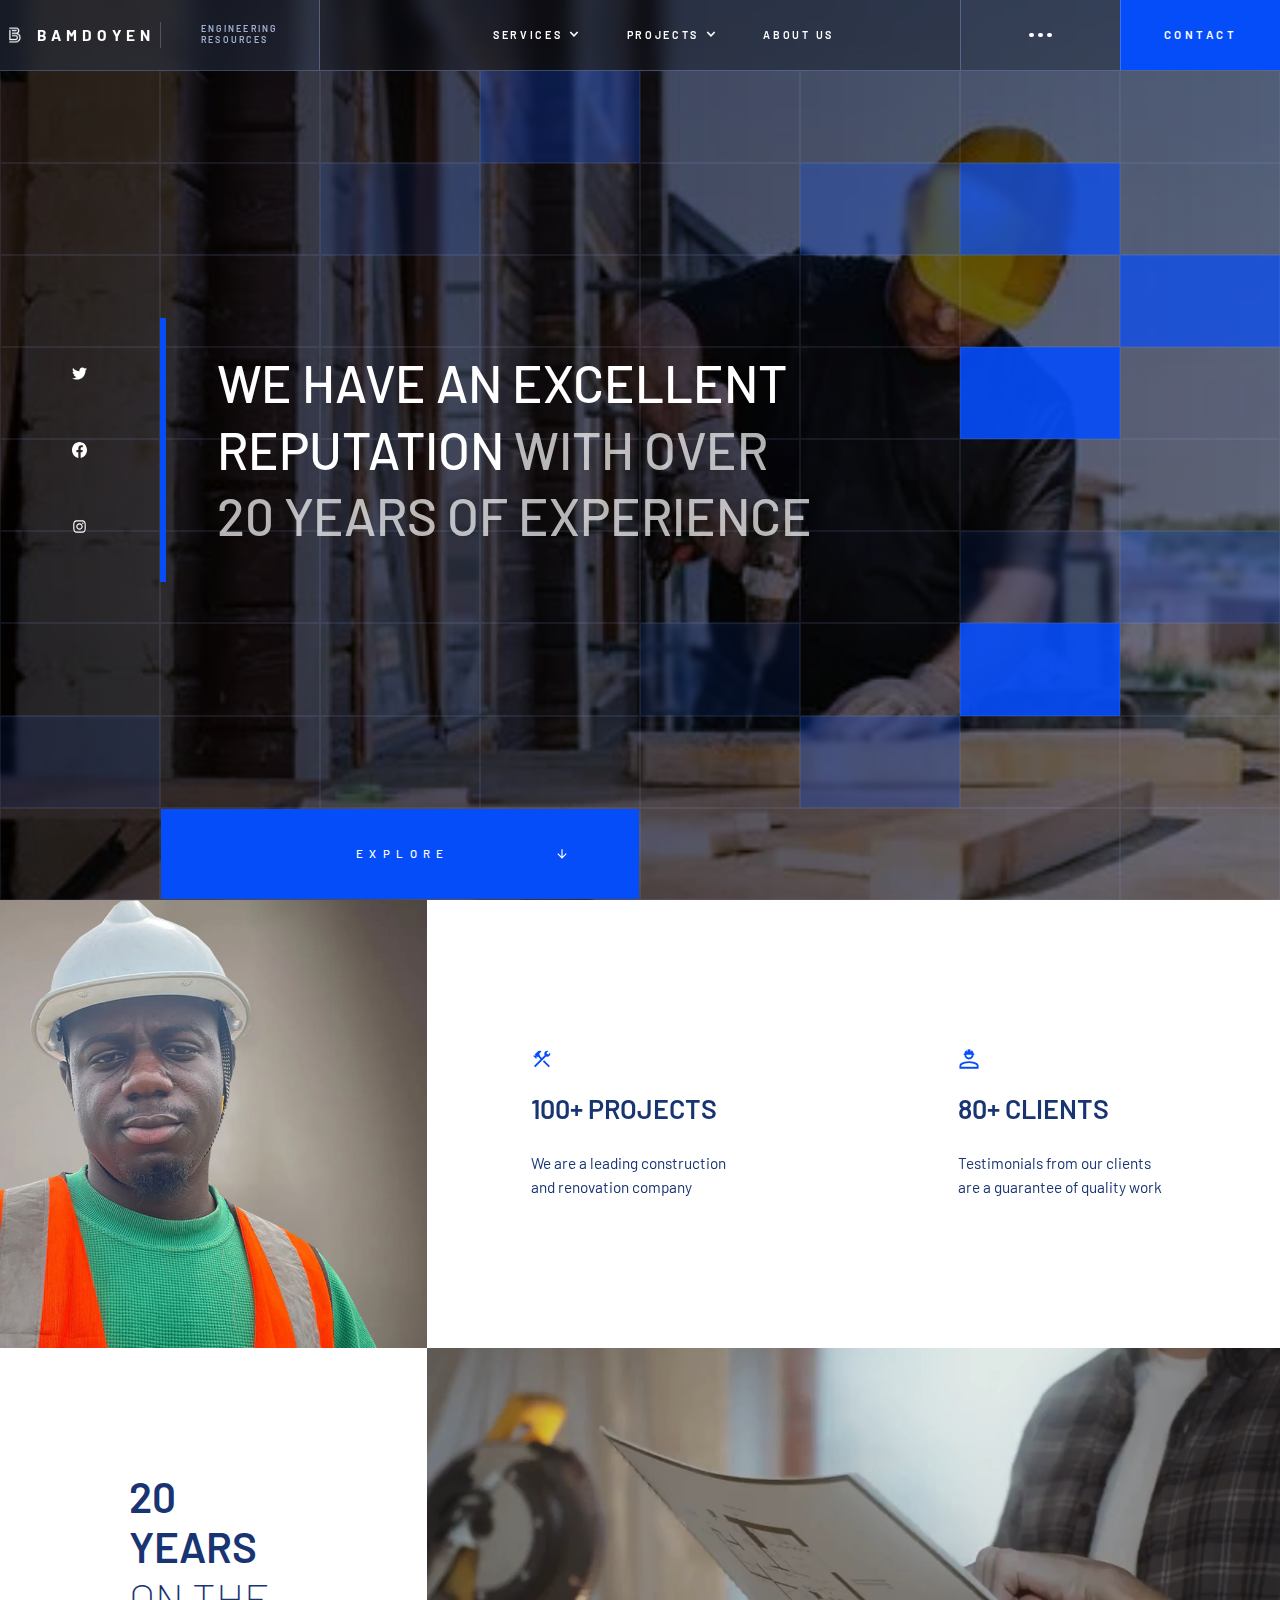
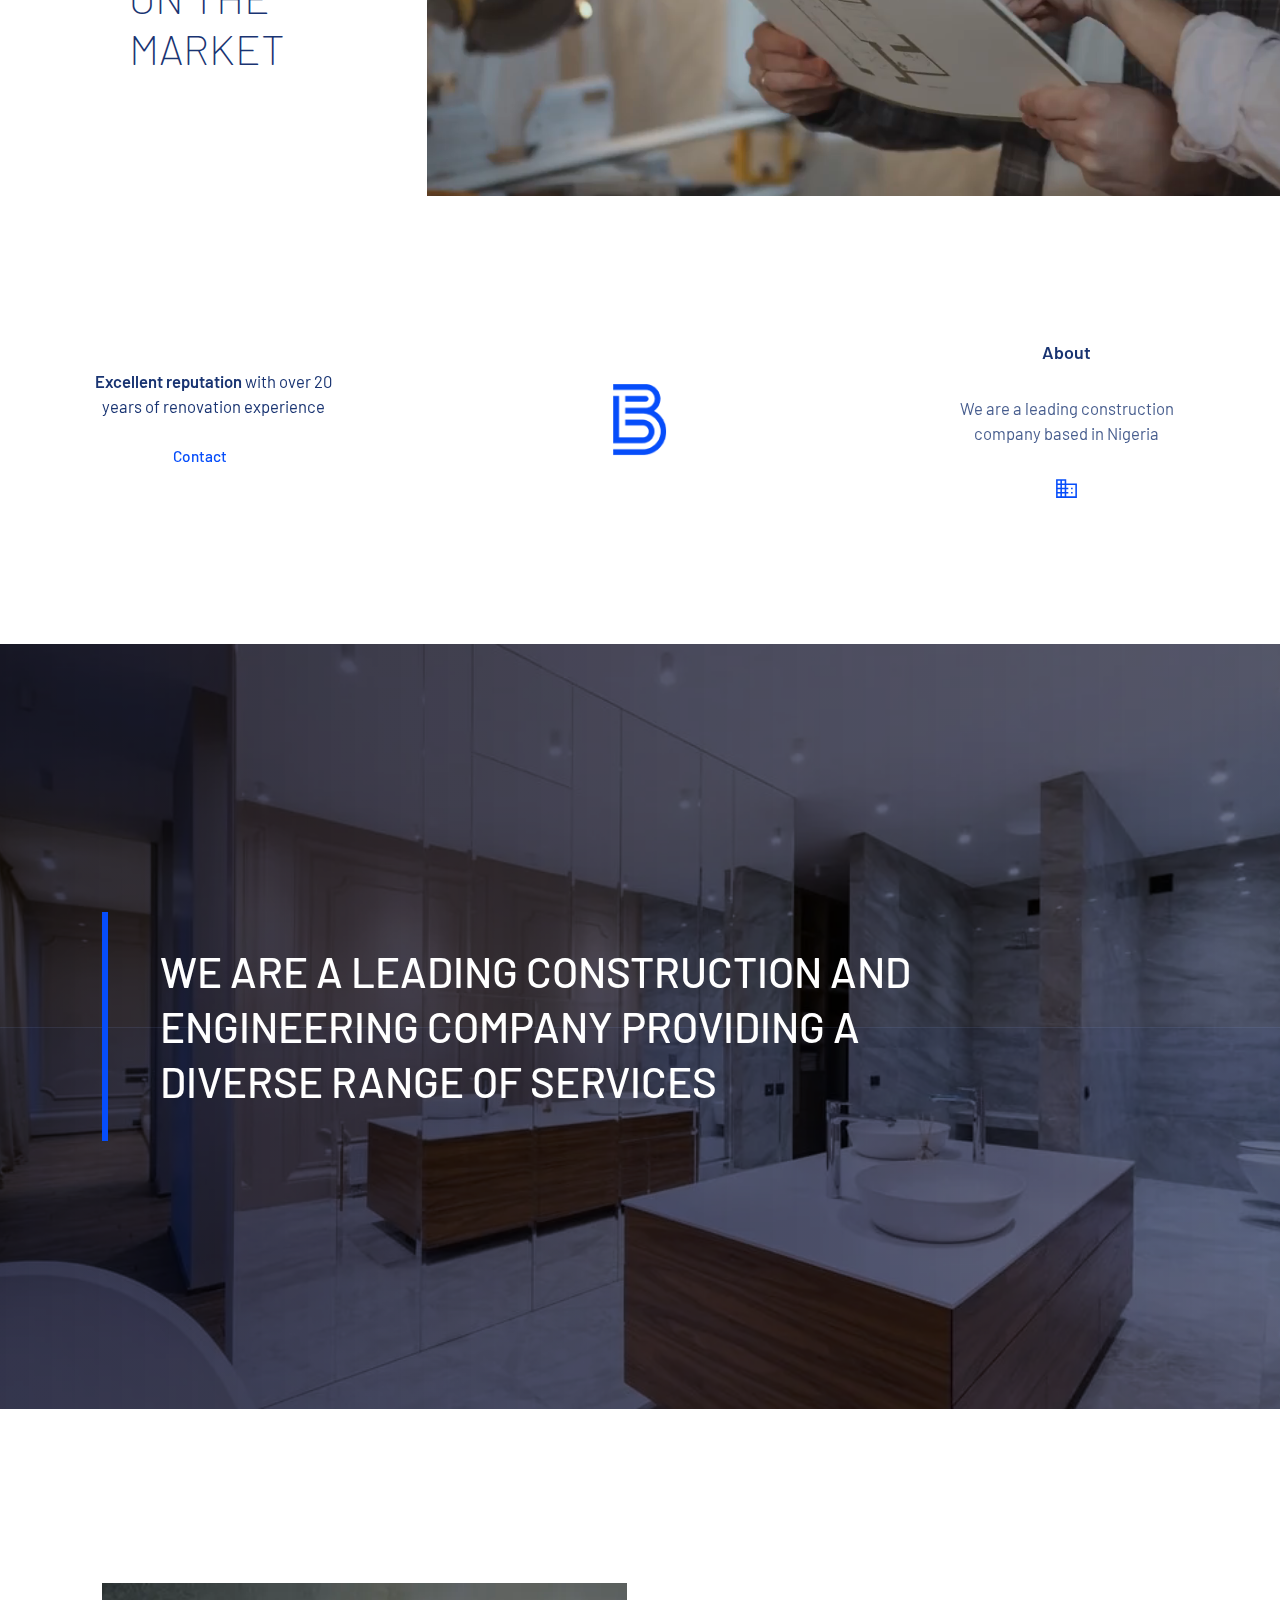
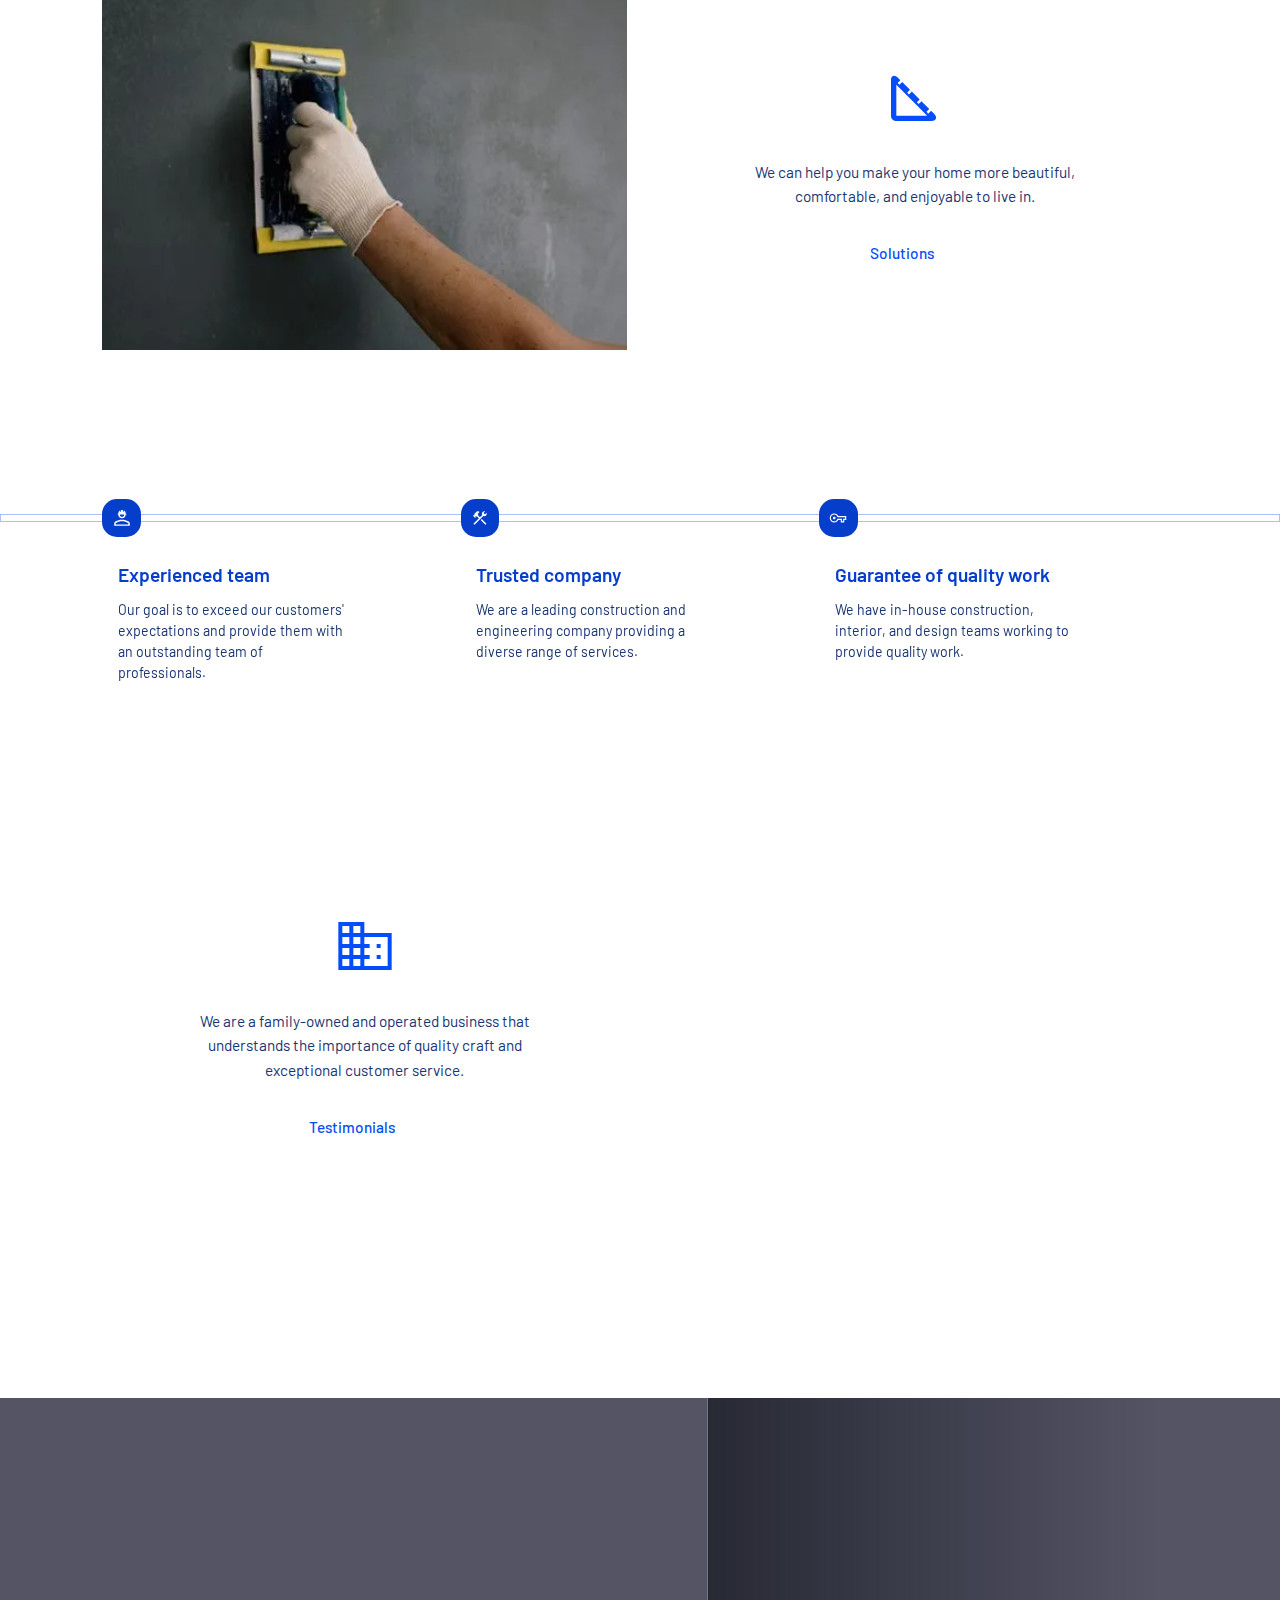
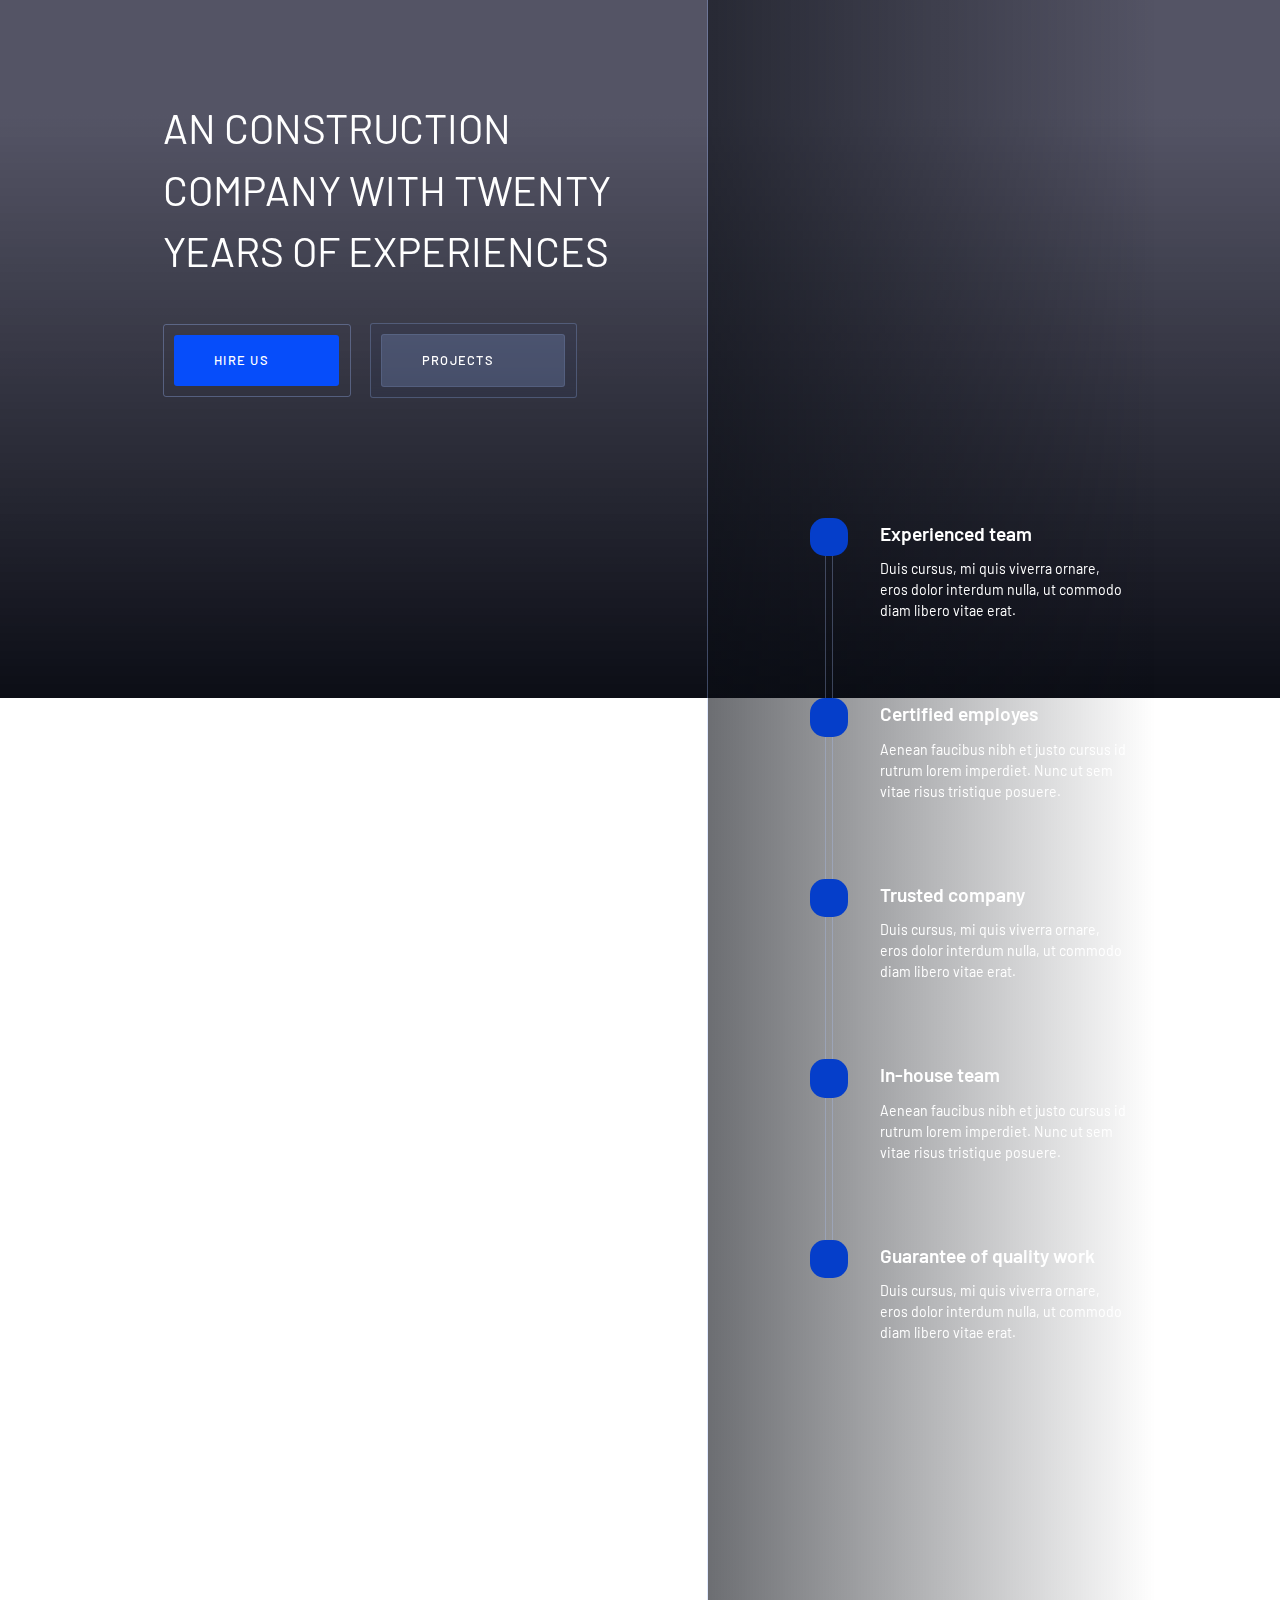
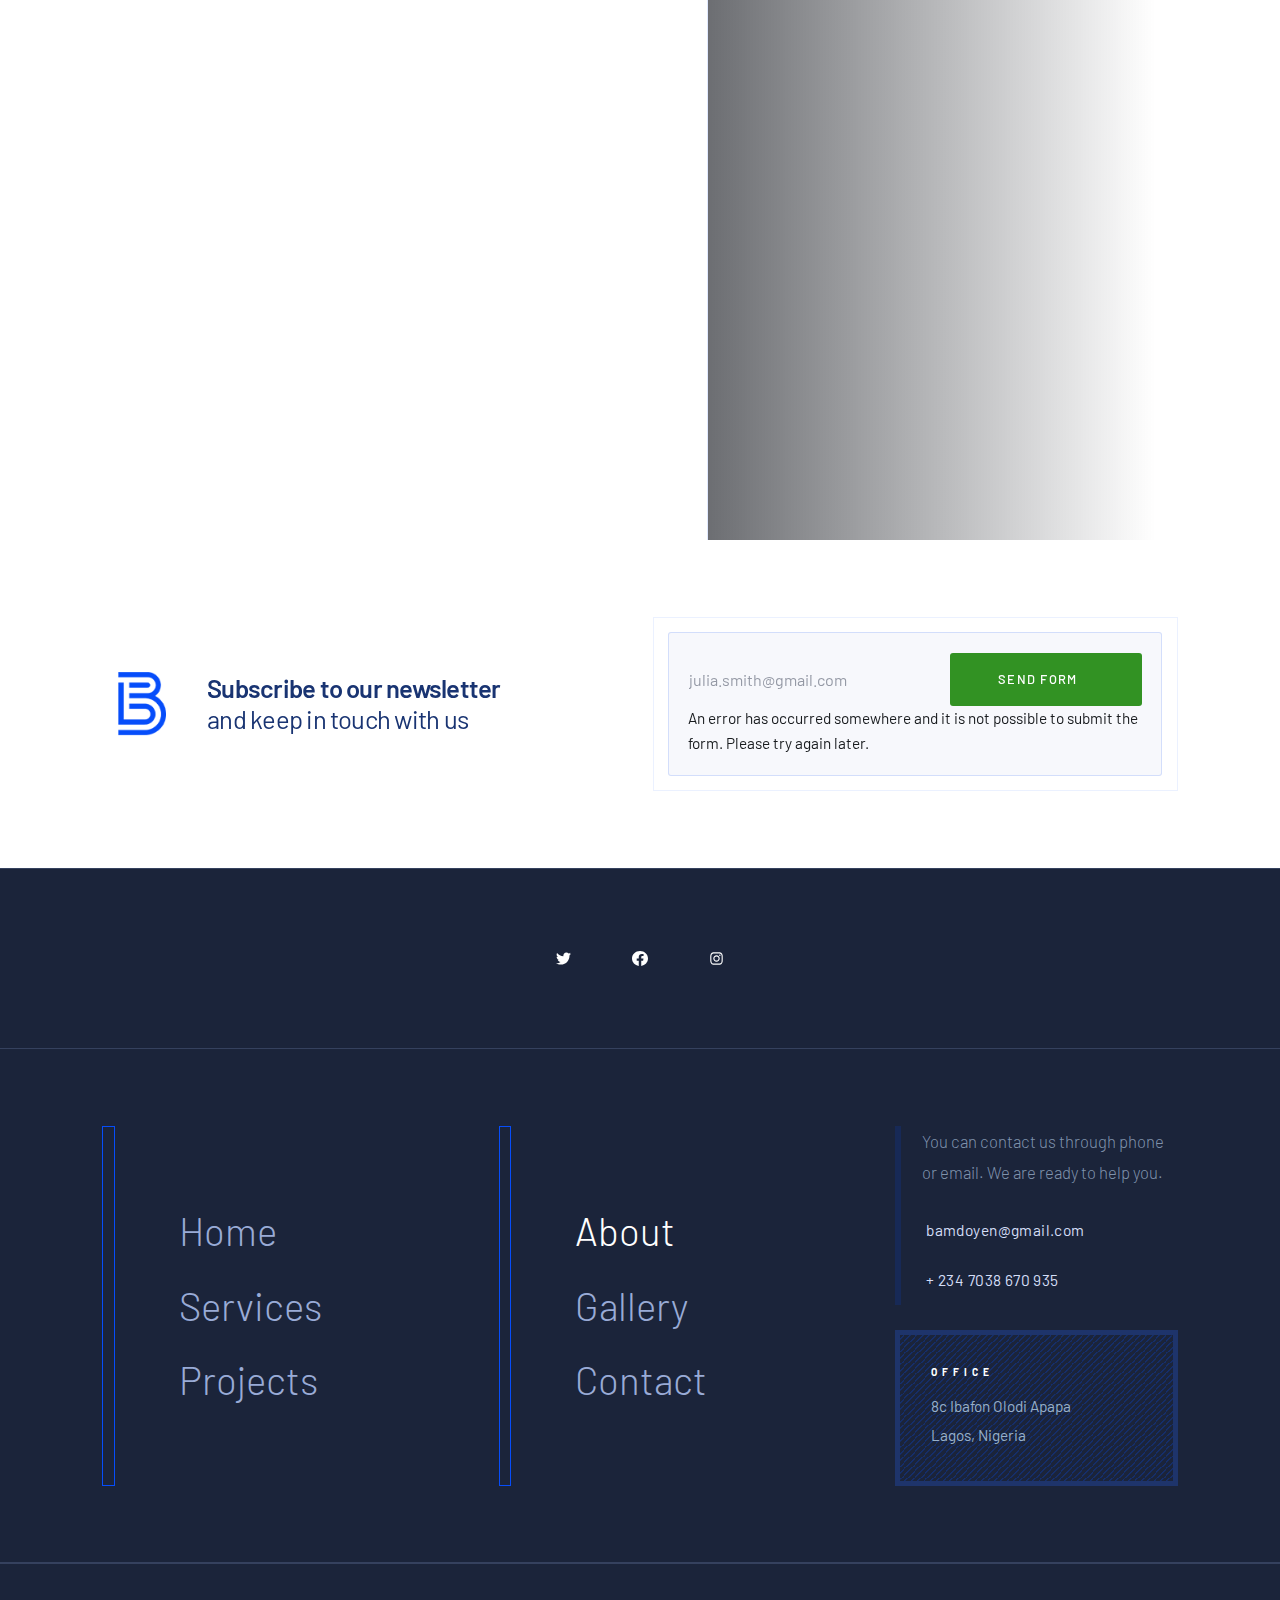
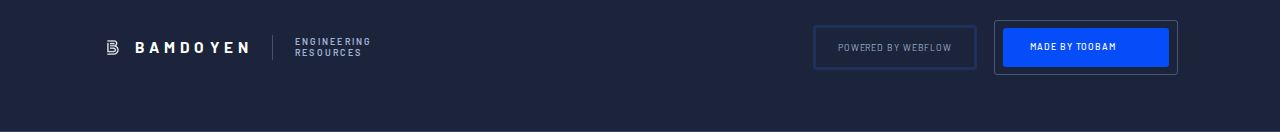
==== commit 8cf8f5ba: "Add files via upload" ====
--- a/About.html
+++ b/About.html
@@ -224,7 +224,7 @@
 
 
 
-<section class="section"><div class="container"><div class="newsletter-inner-padding"><div class="w-layout-grid newsletter-grid"><div id="w-node-_127c046d-0a46-5ea8-ba4a-cf2db07a88bf-b07a88bb" class="newsletter-title-block"><img src="img/64636bfa4f59e1df28cb340a_house-blue-icon.png" loading="lazy" alt="" class="newsletter-icon"><h2 data-w-id="127c046d-0a46-5ea8-ba4a-cf2db07a88c1" class="heading is-newsletter-title" style="opacity: 1; transform: translate3d(0px, 0px, 0px) scale3d(1, 1, 1) rotateX(0deg) rotateY(0deg) rotateZ(0deg) skew(0deg, 0deg); transform-style: preserve-3d;"><strong>Subscribe to our newsletter</strong> and keep in touch with us</h2></div><div id="w-node-_127c046d-0a46-5ea8-ba4a-cf2db07a88c5-b07a88bb" data-w-id="127c046d-0a46-5ea8-ba4a-cf2db07a88c5" class="newsletter-block" style="opacity: 1; transform: translate3d(0px, 0px, 0px) scale3d(1, 1, 1) rotateX(0deg) rotateY(0deg) rotateZ(0deg) skew(0deg, 0deg); transform-style: preserve-3d;"><div class="newsletter-form w-form"><form id="wf-form-Newsletter" name="wf-form-Newsletter" data-name="Newsletter" method="get" class="newsletter-form-inner" data-wf-page-id="64636bfa4f59e1df28cb3384" data-wf-element-id="127c046d-0a46-5ea8-ba4a-cf2db07a88c7" aria-label="Newsletter"><input type="email" class="newsletter-field w-input" maxlength="256" name="Email" data-name="Email" placeholder="julia.smith@gmail.com" id="email" required=""><input type="submit" value="Send form" data-wait="Sending..." data-w-id="127c046d-0a46-5ea8-ba4a-cf2db07a88c9" class="submit-button w-button" style="opacity: 1; transform: translate3d(0px, 0px, 0px) scale3d(1, 1, 1) rotateX(0deg) rotateY(0deg) rotateZ(0deg) skew(0deg, 0deg); transform-style: preserve-3d;"></form><div class="form-success-message-2 is-newsletter w-form-done" tabindex="-1" role="region" aria-label="Newsletter success"><div class="form-success-title">You are subscribed!</div></div><div class="form-error-message w-form-fail" tabindex="-1" role="region" aria-label="Newsletter failure"><p class="form-error-paragraph">An error has occurred somewhere and it is not possible to submit the form. Please try again later.<a href="https://silber-construction-ecommerce-template.webflow.io/company-1#" class="form-error-link"></a></p></div></div><div class="pattern"></div></div></div></div></div>
+<section class="section"><div class="container"><div class="newsletter-inner-padding"><div class="w-layout-grid newsletter-grid"><div id="w-node-_127c046d-0a46-5ea8-ba4a-cf2db07a88bf-b07a88bb" class="newsletter-title-block"><img src="img/64636bfa4f59e1df28cb340a_house-blue-icon.png" loading="lazy" alt="" class="newsletter-icon"><h2 data-w-id="127c046d-0a46-5ea8-ba4a-cf2db07a88c1" class="heading is-newsletter-title" style="opacity: 1; transform: translate3d(0px, 0px, 0px) scale3d(1, 1, 1) rotateX(0deg) rotateY(0deg) rotateZ(0deg) skew(0deg, 0deg); transform-style: preserve-3d;"><strong>Subscribe to our newsletter</strong> and keep in touch with us</h2></div><div id="w-node-_127c046d-0a46-5ea8-ba4a-cf2db07a88c5-b07a88bb" data-w-id="127c046d-0a46-5ea8-ba4a-cf2db07a88c5" class="newsletter-block" style="opacity: 1; transform: translate3d(0px, 0px, 0px) scale3d(1, 1, 1) rotateX(0deg) rotateY(0deg) rotateZ(0deg) skew(0deg, 0deg); transform-style: preserve-3d;"><div class="newsletter-form w-form"><form id="wf-form-Newsletter" name="wf-form-Newsletter" data-name="Newsletter" method="get" class="newsletter-form-inner" data-wf-page-id="64636bfa4f59e1df28cb3384" data-wf-element-id="127c046d-0a46-5ea8-ba4a-cf2db07a88c7" aria-label="Newsletter"><input type="email" class="newsletter-field w-input" maxlength="256" name="Email" data-name="Email" placeholder="julia.smith@gmail.com" id="email" required=""><input type="submit" value="Send form" data-wait="Sending..." data-w-id="127c046d-0a46-5ea8-ba4a-cf2db07a88c9" class="submit-button w-button" style="opacity: 1; transform: translate3d(0px, 0px, 0px) scale3d(1, 1, 1) rotateX(0deg) rotateY(0deg) rotateZ(0deg) skew(0deg, 0deg); transform-style: preserve-3d;"></form><div class="form-success-message-2 is-newsletter w-form-done" tabindex="-1" role="region" aria-label="Newsletter success"><div class="form-success-title">You are subscribed!</div></div><div class="formm-error-message w-fform-fail" tabindex="-1" role="region" aria-label="Newsletter failure"><p class="form-error-paragraph">An error has occurred somewhere and it is not possible to submit the form. Please try again later.<a href="https://silber-construction-ecommerce-template.webflow.io/company-1#" class="form-error-link"></a></p></div></div><div class="pattern"></div></div></div></div></div>
     
 
 
